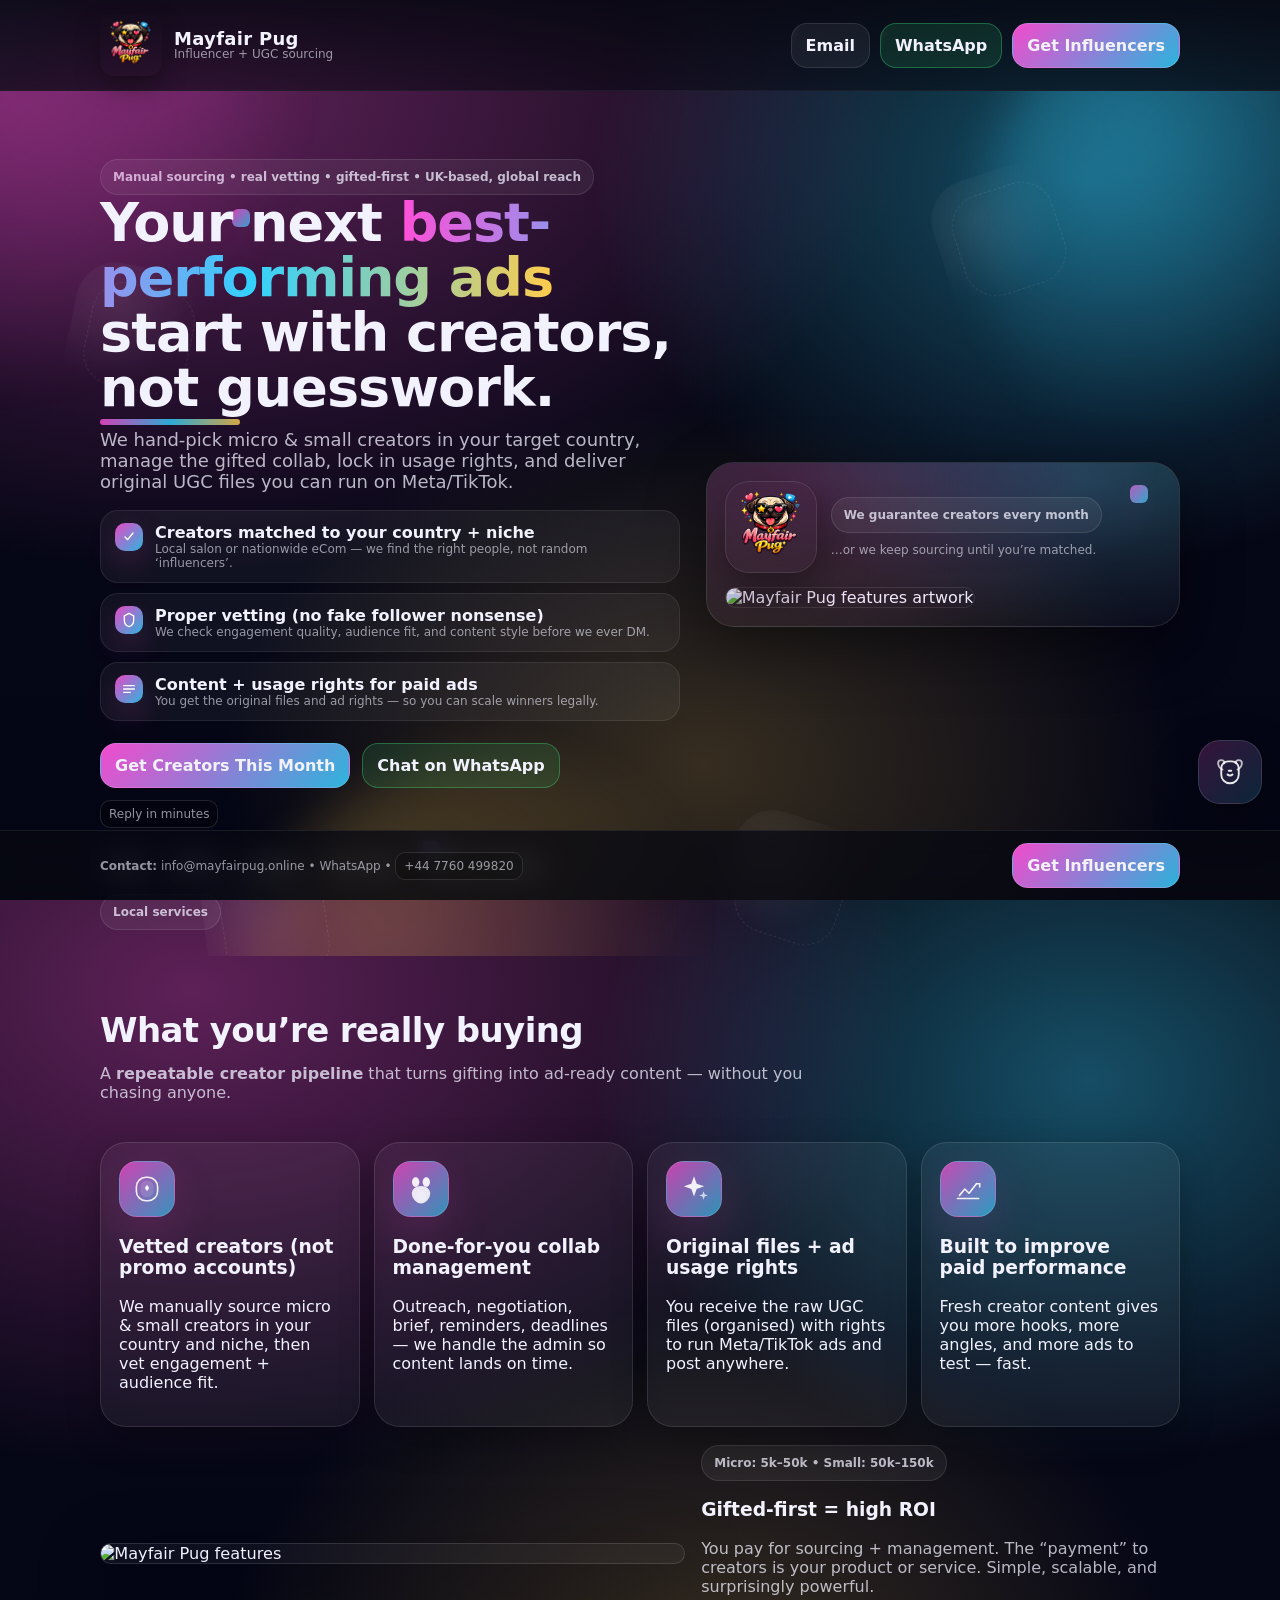
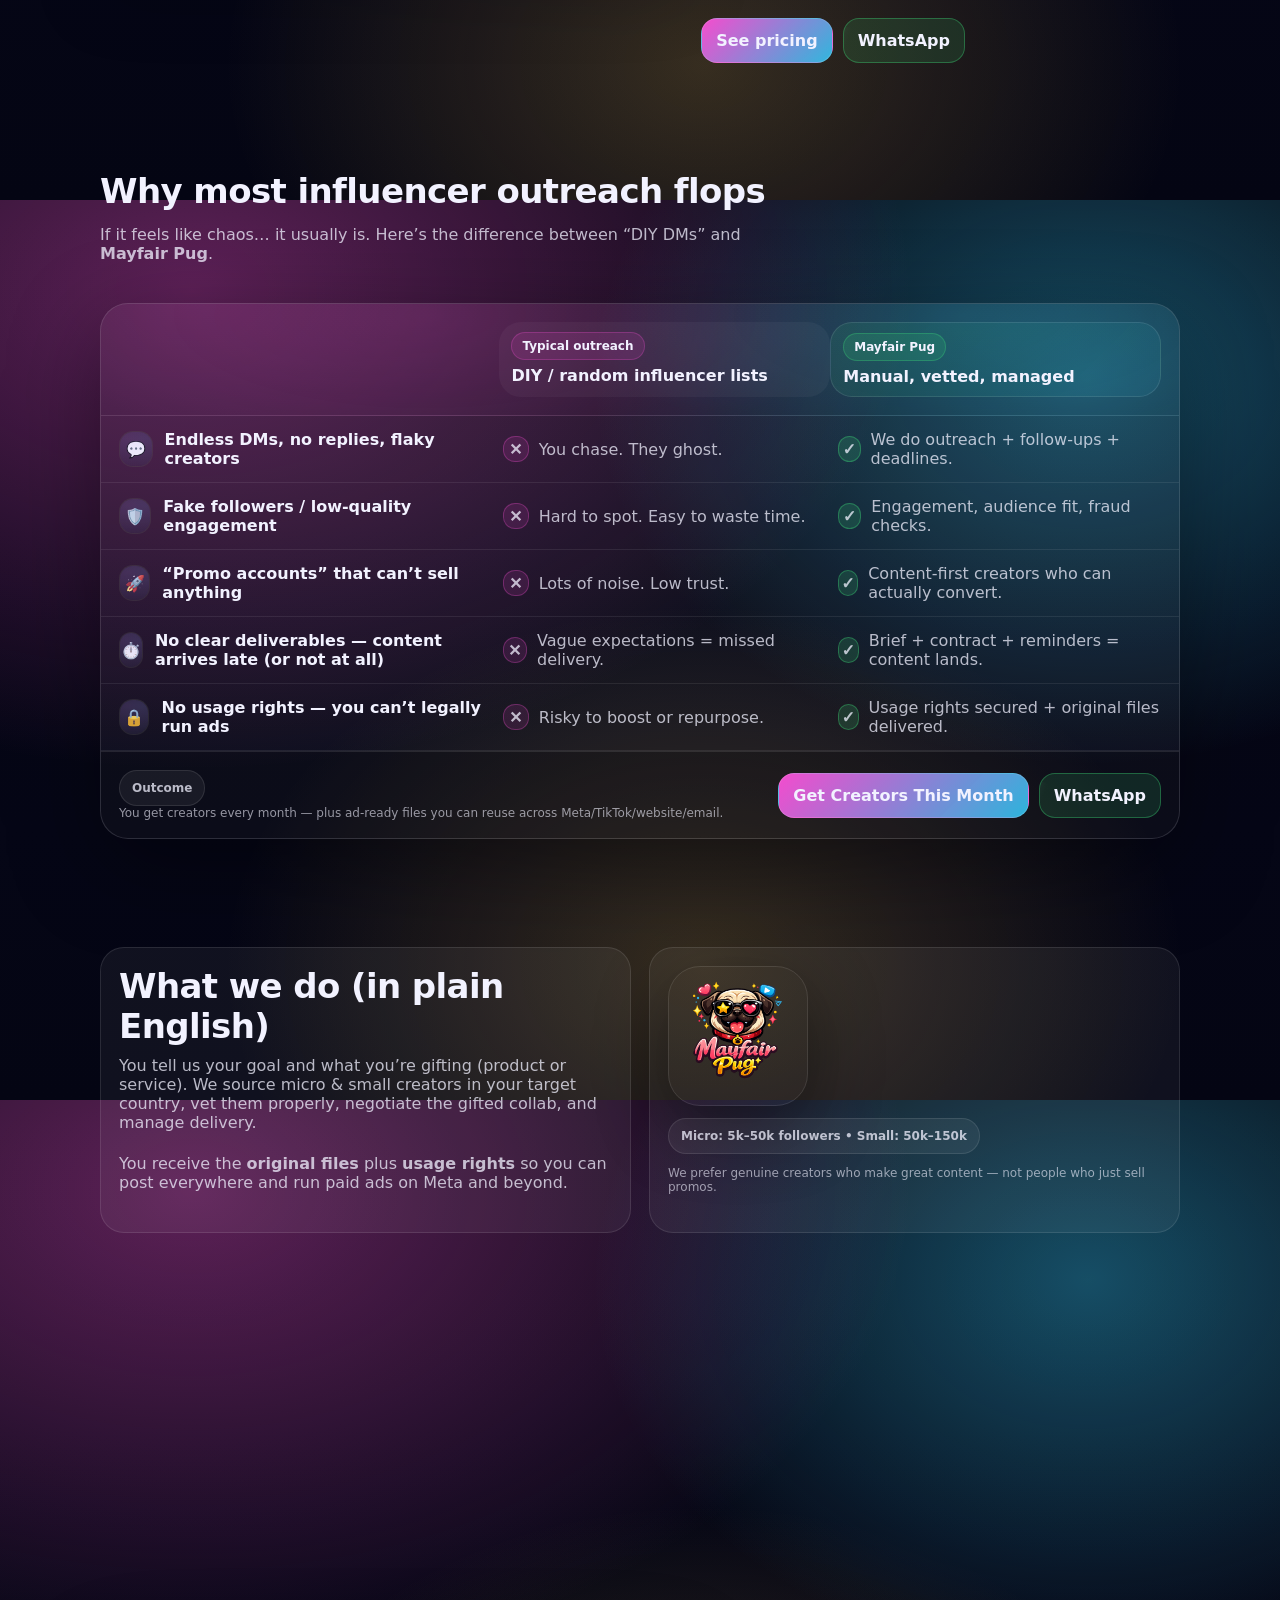
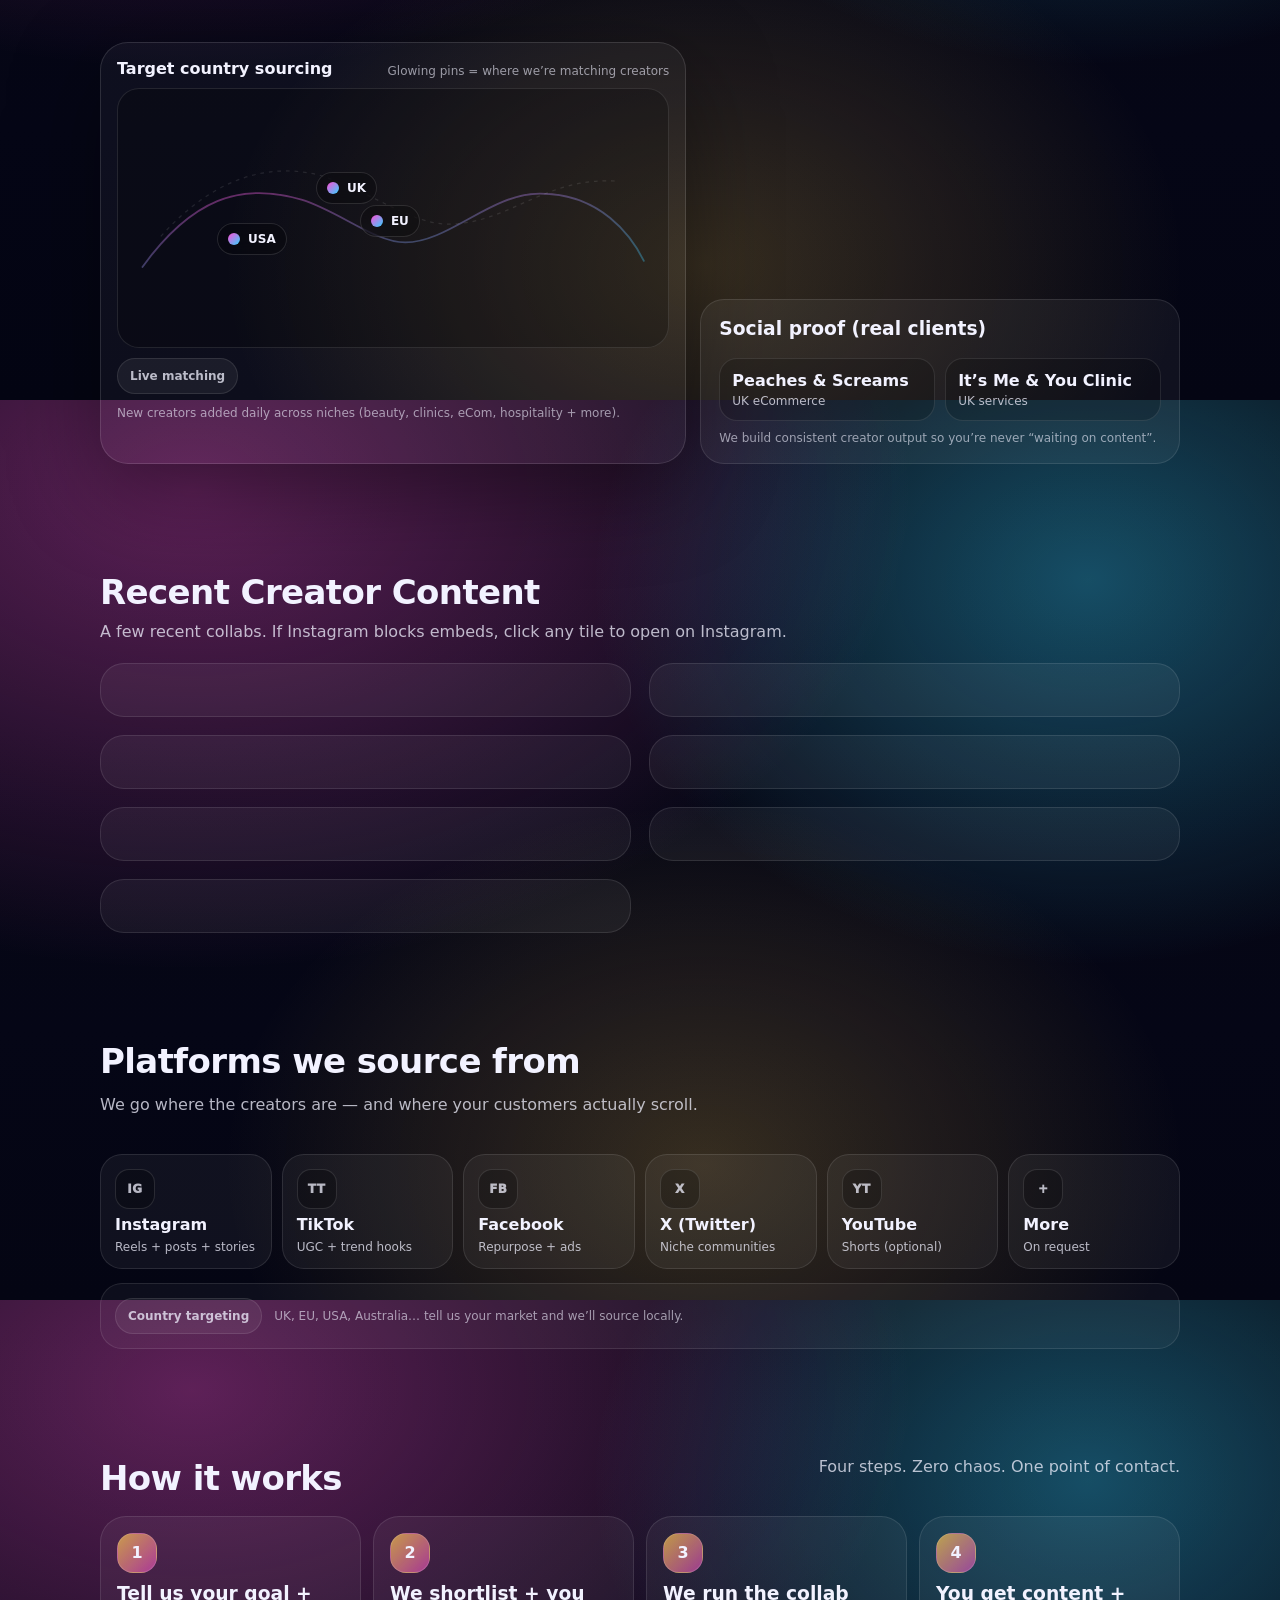
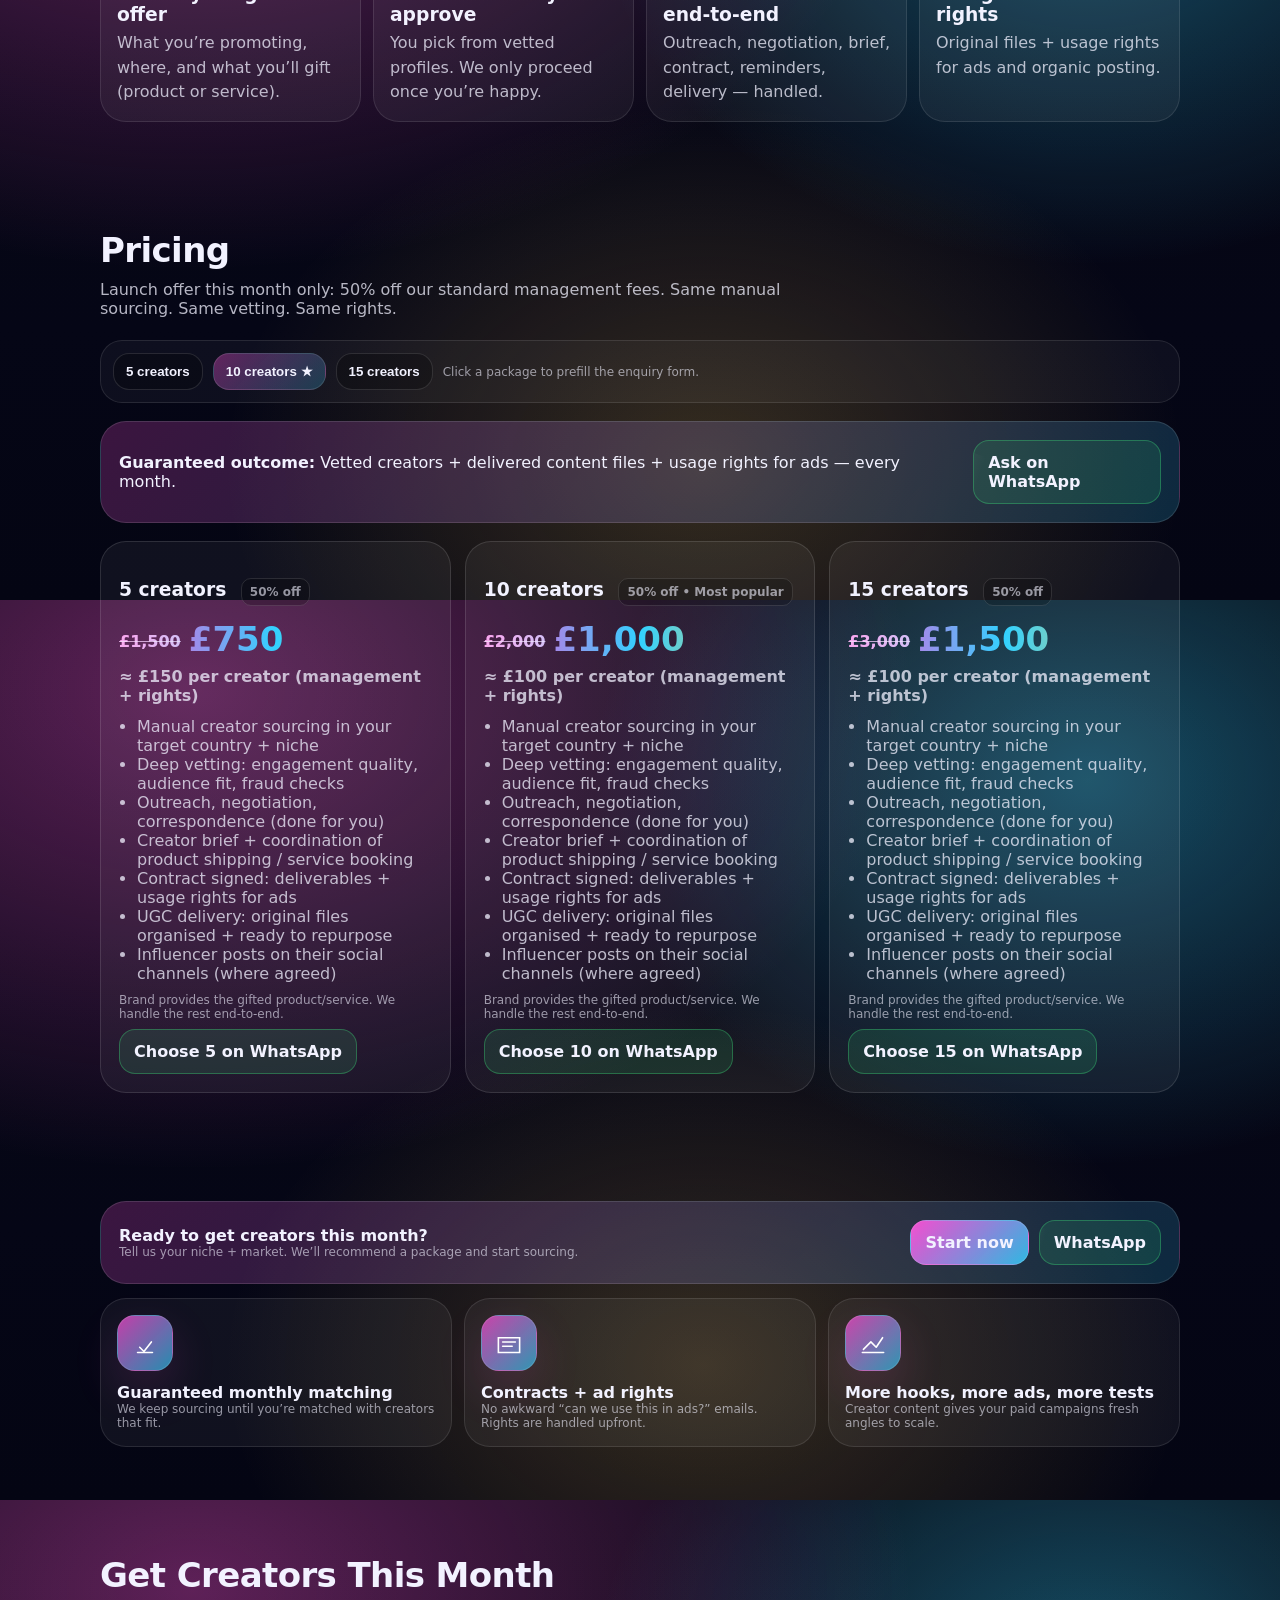
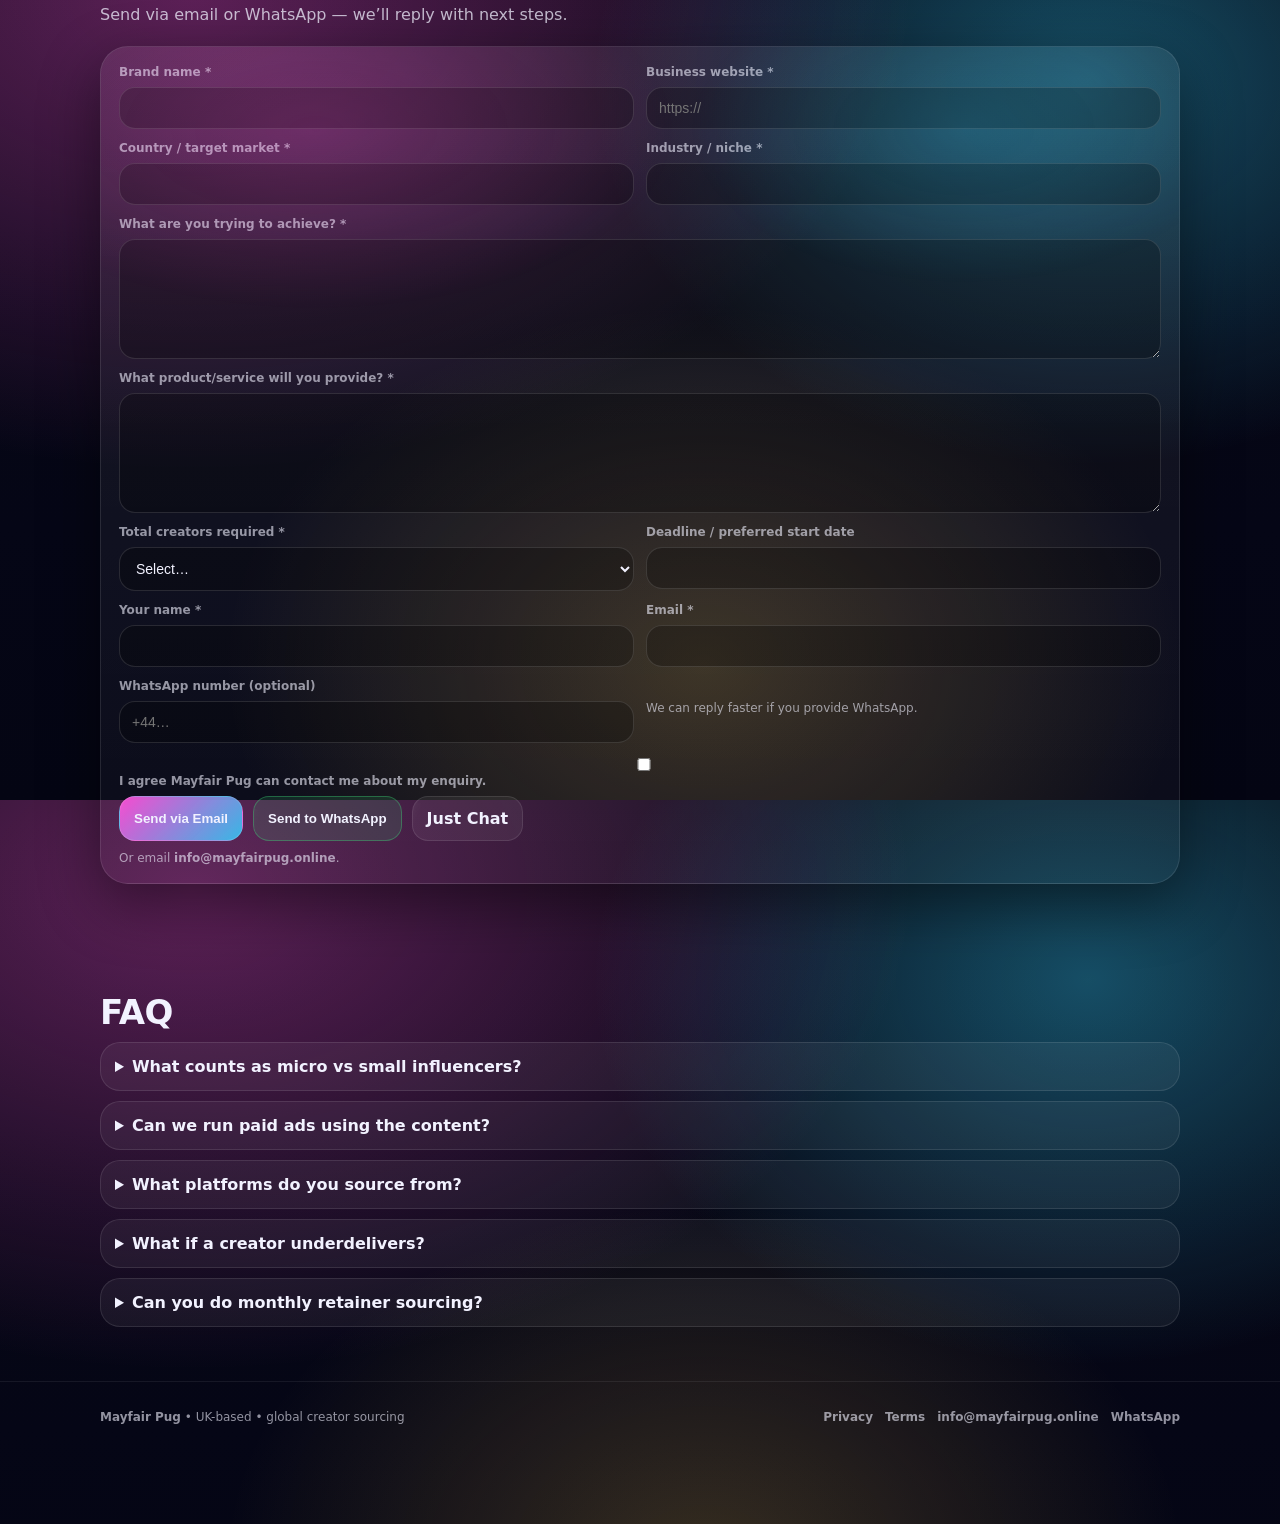
==== index.html @ 50c01c60 "Add files via upload" ====
<!DOCTYPE html>

<html lang="en-GB">
<head>
<meta charset="utf-8"/>
<meta content="width=device-width, initial-scale=1" name="viewport"/>
<title>Mayfair Pug — Influencer &amp; UGC Sourcing for Brands (UK &amp; Worldwide)</title>
<meta content="We source and manage vetted micro creators in your target country. Gifted collabs, contracts, usage rights, and ad-ready UGC delivered monthly." name="description"/>
<meta content="#070812" name="theme-color"/>
<link href="assets/favicon.png" rel="icon"/>
<link href="styles.css" rel="stylesheet"/>
<script>
    window.MAYFAIR_PUG_WA = "https://wa.me/447760499820";
    window.MAYFAIR_PUG_EMAIL = "info@mayfairpug.online";
  </script>
<script type="application/ld+json">{"@context": "https://schema.org", "@type": "Organization", "name": "Mayfair Pug", "url": "https://mayfairpug.online/", "email": "info@mayfairpug.online", "telephone": "+44 7760 499820"}</script>
<script type="application/ld+json">{"@context": "https://schema.org", "@type": "FAQPage", "mainEntity": [{"@type": "Question", "name": "What counts as micro vs small influencers?", "acceptedAnswer": {"@type": "Answer", "text": "Micro influencers are typically 5,000\u201350,000 followers. Small influencers are typically 50,000\u2013150,000 followers. We focus on content-first creators with genuine engagement."}}, {"@type": "Question", "name": "How long does it take to source creators?", "acceptedAnswer": {"@type": "Answer", "text": "Shortlists are usually provided quickly, and timing depends on niche and country. We prioritise quality vetting over rushed matching."}}, {"@type": "Question", "name": "Do you guarantee deliverables?", "acceptedAnswer": {"@type": "Answer", "text": "Yes \u2014 we use briefs, reminders and agreements to protect deliverables. If someone underdelivers, we manage remediation and replacement sourcing where needed."}}, {"@type": "Question", "name": "Can we run paid ads using the content?", "acceptedAnswer": {"@type": "Answer", "text": "Yes \u2014 we secure usage rights so you can run the content as ads (Meta/TikTok and more), plus you receive the original files."}}, {"@type": "Question", "name": "What platforms do you source from?", "acceptedAnswer": {"@type": "Answer", "text": "We source creators across Instagram, TikTok, X, Facebook and more depending on your audience."}}, {"@type": "Question", "name": "Do we choose the creators?", "acceptedAnswer": {"@type": "Answer", "text": "Yes \u2014 we send a vetted shortlist for approval before outreach and gifting begins."}}, {"@type": "Question", "name": "What if a creator underdelivers?", "acceptedAnswer": {"@type": "Answer", "text": "We manage the process end-to-end and enforce agreed deliverables. If needed, we source a replacement creator."}}, {"@type": "Question", "name": "What do we need to provide?", "acceptedAnswer": {"@type": "Answer", "text": "Your goal, target market and offer \u2014 plus the product to ship or the service to provide. We handle the rest."}}, {"@type": "Question", "name": "Can you do monthly retainer sourcing?", "acceptedAnswer": {"@type": "Answer", "text": "Yes \u2014 we can run a monthly creator pipeline so you get consistent content and collaborations."}}]}</script>
</head>
<body><div aria-hidden="true" class="progressbar"></div><div aria-hidden="true" class="cursor-glow"></div>
<header class="nav">
<div class="container">
<div class="nav-inner">
<a class="brand" href="#top">
<img alt="Mayfair Pug logo" src="assets/logo.png"/>
<div class="name"><b>Mayfair Pug</b><span>Influencer + UGC sourcing</span></div>
</a>
<div class="nav-actions">
<a class="btn" href="mailto:info@mayfairpug.online">Email</a>
<a class="btn whatsapp" href="https://wa.me/447760499820?text=Hi%20Mayfair%20Pug%20%E2%80%94%20I%E2%80%99d%20like%20help%20sourcing%20creators.%20Brand%3A%20%5BBrand%5D%20Website%3A%20%5BURL%5D%20Country%3A%20%5BCountry%5D%20Creators%3A%20%5B5/10/15%5D%20Goal%3A%20%5BGoal%5D" rel="noopener" target="_blank">WhatsApp</a>
<a class="btn primary" href="#lead-form">Get Influencers</a>
</div>
</div>
</div>
</header>
<main id="top">
<section class="hero">
<div aria-hidden="true" class="hero-bg">
<div class="blob blob-1"></div>
<div class="blob blob-2"></div>
<div class="blob blob-3"></div>
<div class="paw paw-1"></div>
<div class="paw paw-2"></div>
<div class="paw paw-3"></div>
<div class="paw paw-4"></div>
<div class="sparkle sp-1"></div>
<div class="sparkle sp-2"></div>
<div class="sparkle sp-3"></div>
</div>
<div class="container">
<div class="grid-hero">
<div class="reveal">
<div class="pill">Manual sourcing • real vetting • gifted-first • UK-based, global reach</div>
<h1 class="h-title">Your next <span class="grad">best-performing ads</span> start with creators, not guesswork.</h1>
<p class="h-sub">We hand-pick micro &amp; small creators in your target country, manage the gifted collab, lock in usage rights, and deliver original UGC files you can run on Meta/TikTok.</p>
<ul class="bullets">
<li><span class="dot"><svg fill="none" viewbox="0 0 24 24"><path d="M6 12l4 4 8-10" stroke="white" stroke-linecap="round" stroke-linejoin="round" stroke-width="2"></path></svg></span>
<div><b>Creators matched to your country + niche</b><div class="small">Local salon or nationwide eCom — we find the right people, not random ‘influencers’.</div></div>
</li>
<li><span class="dot"><svg fill="none" viewbox="0 0 24 24"><path d="M12 2l7 4v6c0 5-3 9-7 10C8 21 5 17 5 12V6l7-4z" stroke="white" stroke-width="2"></path></svg></span>
<div><b>Proper vetting (no fake follower nonsense)</b><div class="small">We check engagement quality, audience fit, and content style before we ever DM.</div></div>
</li>
<li><span class="dot"><svg fill="none" viewbox="0 0 24 24"><path d="M4 7h16M4 12h16M4 17h10" stroke="white" stroke-linecap="round" stroke-width="2"></path></svg></span>
<div><b>Content + usage rights for paid ads</b><div class="small">You get the original files and ad rights — so you can scale winners legally.</div></div>
</li>
</ul>
<div class="hero-ctas">
<a class="btn primary" href="#lead-form">Get Creators This Month</a>
<a class="btn whatsapp" href="https://wa.me/447760499820?text=Hi%20Mayfair%20Pug%20%E2%80%94%20I%E2%80%99d%20like%20help%20sourcing%20creators.%20Brand%3A%20%5BBrand%5D%20Website%3A%20%5BURL%5D%20Country%3A%20%5BCountry%5D%20Creators%3A%20%5B5/10/15%5D%20Goal%3A%20%5BGoal%5D" rel="noopener" target="_blank">Chat on WhatsApp</a>
<span class="kbd">Reply in minutes</span>
</div>
<div class="as-seen">
<span class="pill">UGC</span><span class="pill">Reels</span><span class="pill">TikTok</span><span class="pill">Meta Ads</span><span class="pill">Product seeding</span><span class="pill">Local services</span>
</div>
</div>
<div class="panel reveal">
<div style="display:flex;align-items:center;gap:14px;margin-bottom:12px;position:relative;z-index:2;">
<img alt="Mayfair Pug logo" src="assets/logo.png" style="width:92px;height:92px;border-radius:24px;border:1px solid rgba(255,255,255,.10);box-shadow:0 18px 50px rgba(0,0,0,.45);"/>
<div>
<div class="pill" style="margin-bottom:10px;">We guarantee creators every month</div>
<div class="small">…or we keep sourcing until you’re matched.</div>
</div>
</div>
<div style="margin-top:14px;">
<img alt="Mayfair Pug features artwork" src="assets/features_original.png" style="width:100%; border-radius:22px; border:1px solid rgba(255,255,255,.10);"/>
</div>
</div>
</div>
</div>
</section><section class="section" id="visual-offer">
<div class="container">
<div class="section-head">
<h2 class="reveal">What you’re really buying</h2>
<p class="lead reveal">A <b>repeatable creator pipeline</b> that turns gifting into ad-ready content — without you chasing anyone.</p>
</div>
<div class="showcase">
<div class="showcard reveal">
<div class="showicon">
<!-- Pug collar tag -->
<svg aria-hidden="true" fill="none" viewbox="0 0 64 64">
<path d="M12 28c0-10 8-18 18-18h4c10 0 18 8 18 18v8c0 10-8 18-18 18h-4c-10 0-18-8-18-18v-8z" opacity=".9" stroke="white" stroke-width="3"></path>
<path d="M20 28c0-6 5-11 11-11h2c6 0 11 5 11 11v8c0 6-5 11-11 11h-2c-6 0-11-5-11-11v-8z" fill="white" opacity=".12"></path>
<path d="M32 24l4 6-4 6-4-6 4-6z" fill="white" opacity=".95"></path>
</svg>
</div>
<h3>Vetted creators (not promo accounts)</h3>
<p>We manually source micro &amp; small creators in your country and niche, then vet engagement + audience fit.</p>
</div>
<div class="showcard reveal">
<div class="showicon">
<!-- Paw -->
<svg aria-hidden="true" fill="none" viewbox="0 0 64 64">
<path d="M22 28c-4 0-7-4-7-9s3-9 7-9 7 4 7 9-3 9-7 9zm20 0c-4 0-7-4-7-9s3-9 7-9 7 4 7 9-3 9-7 9z" fill="white" opacity=".9"></path>
<path d="M16 40c0-7 7-12 16-12s16 5 16 12c0 10-9 18-16 18S16 50 16 40z" fill="white" opacity=".85" stroke="white" stroke-width="3"></path>
<path d="M32 36c-6 0-10 3-10 7 0 7 6 13 10 13s10-6 10-13c0-4-4-7-10-7z" fill="white" opacity=".18"></path>
</svg>
</div>
<h3>Done-for-you collab management</h3>
<p>Outreach, negotiation, brief, reminders, deadlines — we handle the admin so content lands on time.</p>
</div>
<div class="showcard reveal">
<div class="showicon">
<!-- Spark / stars -->
<svg aria-hidden="true" fill="none" viewbox="0 0 64 64">
<path d="M32 8l5 14 14 5-14 5-5 14-5-14-14-5 14-5 5-14z" fill="white" opacity=".9"></path>
<path d="M50 36l2 6 6 2-6 2-2 6-2-6-6-2 6-2 2-6z" fill="white" opacity=".7"></path>
</svg>
</div>
<h3>Original files + ad usage rights</h3>
<p>You receive the raw UGC files (organised) with rights to run Meta/TikTok ads and post anywhere.</p>
</div>
<div class="showcard reveal">
<div class="showicon">
<!-- Chart / growth -->
<svg aria-hidden="true" fill="none" viewbox="0 0 64 64">
<path d="M12 50h40" opacity=".9" stroke="white" stroke-linecap="round" stroke-width="3"></path>
<path d="M16 44l10-12 8 8 14-18" opacity=".9" stroke="white" stroke-linecap="round" stroke-linejoin="round" stroke-width="3"></path>
<path d="M48 22h6v6" opacity=".9" stroke="white" stroke-linecap="round" stroke-width="3"></path>
</svg>
</div>
<h3>Built to improve paid performance</h3>
<p>Fresh creator content gives you more hooks, more angles, and more ads to test — fast.</p>
</div>
</div>
<div class="feature-art reveal">
<div class="art-wrap">
<img alt="Mayfair Pug features" loading="lazy" src="assets/features_original.png"/>
</div>
<div class="art-copy">
<div class="pill">Micro: 5k–50k • Small: 50k–150k</div>
<h3>Gifted-first = high ROI</h3>
<p class="lead">You pay for sourcing + management. The “payment” to creators is your product or service. Simple, scalable, and surprisingly powerful.</p>
<div class="mini-ctas">
<a class="btn primary" href="#pricing">See pricing</a>
<a class="btn whatsapp" href="https://wa.me/447760499820?text=Hi%20Mayfair%20Pug%20%E2%80%94%20can%20you%20recommend%20a%20package%20for%20my%20brand%3F" rel="noopener" target="_blank">WhatsApp</a>
</div>
</div>
</div>
</div>
</section>
<section class="section" id="pain-points">
<div class="container">
<div class="section-head">
<h2 class="reveal">Why most influencer outreach flops</h2>
<p class="lead reveal">If it feels like chaos… it usually is. Here’s the difference between “DIY DMs” and <b>Mayfair Pug</b>.</p>
</div>
<div class="compare reveal">
<div class="compare-head">
<div></div>
<div class="compare-col bad">
<div class="compare-title">
<span class="badge bad">Typical outreach</span>
<b>DIY / random influencer lists</b>
</div>
</div>
<div class="compare-col good">
<div class="compare-title">
<span class="badge good">Mayfair Pug</span>
<b>Manual, vetted, managed</b>
</div>
</div>
</div>
<div class="compare-row">
<div class="compare-label"><span class="ico i-chat"></span>Endless DMs, no replies, flaky creators</div>
<div class="compare-cell bad"><span class="mark x"></span> You chase. They ghost.</div>
<div class="compare-cell good"><span class="mark check"></span> We do outreach + follow-ups + deadlines.</div>
</div>
<div class="compare-row">
<div class="compare-label"><span class="ico i-shield"></span>Fake followers / low-quality engagement</div>
<div class="compare-cell bad"><span class="mark x"></span> Hard to spot. Easy to waste time.</div>
<div class="compare-cell good"><span class="mark check"></span> Engagement, audience fit, fraud checks.</div>
</div>
<div class="compare-row">
<div class="compare-label"><span class="ico i-rocket"></span>“Promo accounts” that can’t sell anything</div>
<div class="compare-cell bad"><span class="mark x"></span> Lots of noise. Low trust.</div>
<div class="compare-cell good"><span class="mark check"></span> Content-first creators who can actually convert.</div>
</div>
<div class="compare-row">
<div class="compare-label"><span class="ico i-clock"></span>No clear deliverables — content arrives late (or not at all)</div>
<div class="compare-cell bad"><span class="mark x"></span> Vague expectations = missed delivery.</div>
<div class="compare-cell good"><span class="mark check"></span> Brief + contract + reminders = content lands.</div>
</div>
<div class="compare-row">
<div class="compare-label"><span class="ico i-lock"></span>No usage rights — you can’t legally run ads</div>
<div class="compare-cell bad"><span class="mark x"></span> Risky to boost or repurpose.</div>
<div class="compare-cell good"><span class="mark check"></span> Usage rights secured + original files delivered.</div>
</div>
<div class="compare-foot">
<div class="foot-left">
<div class="pill">Outcome</div>
<div class="small">You get creators every month — plus ad-ready files you can reuse across Meta/TikTok/website/email.</div>
</div>
<div class="foot-ctas">
<a class="btn primary" href="#lead-form">Get Creators This Month</a>
<a class="btn whatsapp" href="https://wa.me/447760499820?text=Hi%20Mayfair%20Pug%20%E2%80%94%20I%20want%20creators%20this%20month.%20Can%20we%20chat%3F" rel="noopener" target="_blank">WhatsApp</a>
</div>
</div>
</div>
</div>
</section>
<section class="section" id="about">
<div class="container">
<div class="split">
<div class="tile reveal">
<h2 style="margin-top:0;">What we do (in plain English)</h2>
<p class="lead">You tell us your goal and what you’re gifting (product or service). We source micro &amp; small creators in your target country, vet them properly, negotiate the gifted collab, and manage delivery.</p>
<p class="lead" style="margin-top:14px;">You receive the <b>original files</b> plus <b>usage rights</b> so you can post everywhere and run paid ads on Meta and beyond.</p>
</div>
<div class="tile reveal" style="display:flex;flex-direction:column;gap:12px;align-items:flex-start;">
<img alt="Mayfair Pug logo" src="assets/logo.png" style="width:140px;height:140px;border-radius:32px;border:1px solid rgba(255,255,255,.10);box-shadow:0 22px 70px rgba(0,0,0,.45);"/>
<div class="pill">Micro: 5k–50k followers • Small: 50k–150k</div>
<div class="small">We prefer genuine creators who make great content — not people who just sell promos.</div>
</div>
</div>
</div>
</section>
<section class="section" id="live-stats">
<div class="container">
<div class="section-head">
<h2 class="reveal">We source creators worldwide</h2>
<p class="lead reveal">UK, EU, USA… wherever you sell, we can source creators who look local, sound local, and convert local.</p>
</div>
<div class="stats-grid">
<div class="stat reveal">
<div class="stat-top"><span class="glow-ico gi-users"></span><span class="pill">Live</span></div>
<div class="stat-num" data-count="4872">0</div>
<div class="stat-label">Creators sourced</div>
</div>
<div class="stat reveal">
<div class="stat-top"><span class="glow-ico gi-heart"></span><span class="pill">Updated today</span></div>
<div class="stat-num" data-count="214">0</div>
<div class="stat-label">Brands helped</div>
</div>
<div class="stat reveal">
<div class="stat-top"><span class="glow-ico gi-bolt"></span><span class="pill">Right now</span></div>
<div class="stat-num live" data-live="people">0</div>
<div class="stat-label">People on this page</div>
</div>
<div class="stat reveal">
<div class="stat-top"><span class="glow-ico gi-mail"></span><span class="pill">Today</span></div>
<div class="stat-num live" data-live="enquiries">0</div>
<div class="stat-label">Enquiries sent</div>
</div>
</div>
<div class="map-wrap reveal">
<div class="map-card">
<div class="map-head">
<b>Target country sourcing</b>
<span class="small">Glowing pins = where we’re matching creators</span>
</div>
<div class="map">
<svg aria-hidden="true" fill="none" viewbox="0 0 900 360">
<defs>
<lineargradient id="g1" x1="0" x2="1" y1="0" y2="1">
<stop offset="0" stop-color="rgba(255,79,216,.55)"></stop>
<stop offset="1" stop-color="rgba(50,209,255,.45)"></stop>
</lineargradient>
</defs>
<path d="M40 260 C120 150, 200 120, 300 150 C360 168, 420 220, 470 220 C540 220, 610 140, 690 140 C790 140, 840 210, 860 250" opacity=".75" stroke="url(#g1)" stroke-linecap="round" stroke-width="3"></path>
<path d="M70 210 C160 110, 250 90, 330 110 C420 140, 480 190, 540 190 C640 190, 700 110, 820 120" opacity=".6" stroke="rgba(255,255,255,.16)" stroke-dasharray="6 8" stroke-width="2"></path>
</svg>
<div class="pin pin-uk"><span></span><b>UK</b></div>
<div class="pin pin-eu"><span></span><b>EU</b></div>
<div class="pin pin-us"><span></span><b>USA</b></div>
</div>
<div class="map-foot">
<div class="pill">Live matching</div>
<div class="small">New creators added daily across niches (beauty, clinics, eCom, hospitality + more).</div>
</div>
</div>
<div class="map-copy">
<div class="tile glow reveal">
<h3>Why this matters</h3>
<ul>
<li><b>Exposure</b> to new audiences in the exact market you sell into</li>
<li><b>UGC</b> that boosts trust and improves ad performance</li>
<li><b>Traffic</b> to your website + more followers + more subscribers</li>
<li><b>Repurpose</b> content across ads, socials, email, landing pages</li>
</ul>
</div>
<div class="tile reveal">
<h3>Social proof (real clients)</h3>
<div class="proof-row">
<a class="proof" href="https://peachesandscreams.co.uk" rel="noopener" target="_blank">
<b>Peaches &amp; Screams</b><span>UK eCommerce</span>
</a>
<a class="proof" href="https://itsmeandyou.co.uk" rel="noopener" target="_blank">
<b>It’s Me &amp; You Clinic</b><span>UK services</span>
</a>
</div>
<div class="small" style="margin-top:10px;">We build consistent creator output so you’re never “waiting on content”.</div>
</div>
</div>
</div>
</div>
</section>
<section class="section">
<div class="container">
<h2 class="reveal">Recent Creator Content</h2>
<p class="lead reveal">A few recent collabs. If Instagram blocks embeds, click any tile to open on Instagram.</p>
<div class="split"><div class="tile reveal"><blockquote class="instagram-media" data-instgrm-permalink="https://www.instagram.com/reel/DRbhhsdjC8w/" data-instgrm-version="14"></blockquote></div><div class="tile reveal"><blockquote class="instagram-media" data-instgrm-permalink="https://www.instagram.com/reel/DRO3rnyiHo3/" data-instgrm-version="14"></blockquote></div><div class="tile reveal"><blockquote class="instagram-media" data-instgrm-permalink="https://www.instagram.com/reel/DULzCArDFZ6/" data-instgrm-version="14"></blockquote></div><div class="tile reveal"><blockquote class="instagram-media" data-instgrm-permalink="https://www.instagram.com/reel/DUahXs9jExf/" data-instgrm-version="14"></blockquote></div><div class="tile reveal"><blockquote class="instagram-media" data-instgrm-permalink="https://www.instagram.com/p/DS0izCBjFNn/" data-instgrm-version="14"></blockquote></div><div class="tile reveal"><blockquote class="instagram-media" data-instgrm-permalink="https://www.instagram.com/p/C_SdPreoe57/" data-instgrm-version="14"></blockquote></div><div class="tile reveal"><blockquote class="instagram-media" data-instgrm-permalink="https://www.instagram.com/p/DUTFhT7DONr/" data-instgrm-version="14"></blockquote></div></div>
<script async="" src="https://www.instagram.com/embed.js"></script>
</div>
</section><section class="section" id="platforms">
<div class="container">
<div class="section-head">
<h2 class="reveal">Platforms we source from</h2>
<p class="lead reveal">We go where the creators are — and where your customers actually scroll.</p>
</div>
<div class="platform-grid">
<div class="platform reveal"><span class="p-ico">IG</span><b>Instagram</b><span>Reels + posts + stories</span></div>
<div class="platform reveal"><span class="p-ico">TT</span><b>TikTok</b><span>UGC + trend hooks</span></div>
<div class="platform reveal"><span class="p-ico">FB</span><b>Facebook</b><span>Repurpose + ads</span></div>
<div class="platform reveal"><span class="p-ico">X</span><b>X (Twitter)</b><span>Niche communities</span></div>
<div class="platform reveal"><span class="p-ico">YT</span><b>YouTube</b><span>Shorts (optional)</span></div>
<div class="platform reveal"><span class="p-ico">+</span><b>More</b><span>On request</span></div>
</div>
<div class="country-strip reveal">
<div class="pill">Country targeting</div>
<div class="small">UK, EU, USA, Australia… tell us your market and we’ll source locally.</div>
</div>
</div>
</section><section class="section" id="how-it-works">
<div class="container">
<div class="section-head">
<h2 class="reveal">How it works</h2>
<p class="lead reveal">Four steps. Zero chaos. One point of contact.</p>
</div>
<div class="timeline">
<div class="step reveal">
<div class="step-badge">1</div>
<div class="step-body">
<h3>Tell us your goal + offer</h3>
<p>What you’re promoting, where, and what you’ll gift (product or service).</p>
</div>
</div>
<div class="step reveal">
<div class="step-badge">2</div>
<div class="step-body">
<h3>We shortlist + you approve</h3>
<p>You pick from vetted profiles. We only proceed once you’re happy.</p>
</div>
</div>
<div class="step reveal">
<div class="step-badge">3</div>
<div class="step-body">
<h3>We run the collab end-to-end</h3>
<p>Outreach, negotiation, brief, contract, reminders, delivery — handled.</p>
</div>
</div>
<div class="step reveal">
<div class="step-badge">4</div>
<div class="step-body">
<h3>You get content + rights</h3>
<p>Original files + usage rights for ads and organic posting.</p>
</div>
</div>
</div>
</div>
</section><section class="section" id="pricing">
<div class="container">
<h2 class="reveal">Pricing</h2>
<p class="lead reveal">Launch offer this month only: 50% off our standard management fees. Same manual sourcing. Same vetting. Same rights.</p>
<div class="package-bar reveal">
<button class="pack" data-set-creators="5 (£750)">5 creators</button>
<button class="pack hot" data-set-creators="10 (£1,000)">10 creators ★</button>
<button class="pack" data-set-creators="15 (£1,500)">15 creators</button>
<div class="small">Click a package to prefill the enquiry form.</div>
</div>
<div class="banner reveal" style="margin:18px 0;">
<div>
<b>Guaranteed outcome:</b>
<span>Vetted creators + delivered content files + usage rights for ads — every month.</span>
</div>
<a class="btn whatsapp" href="https://wa.me/447760499820?text=Hi%20Mayfair%20Pug%20%E2%80%94%20I%27d%20like%20to%20start.%20Which%20package%20do%20you%20recommend%3F" rel="noopener" target="_blank">Ask on WhatsApp</a>
</div>
<div class="pricing">
<div class="price reveal">
<h3>5 creators <span class="kbd" style="margin-left:8px;">50% off</span></h3>
<div class="amt"><span class="strike">£1,500</span>£750</div><div class="per">≈ £150 per creator (management + rights)</div>
<ul><li>Manual creator sourcing in your target country + niche</li><li>Deep vetting: engagement quality, audience fit, fraud checks</li><li>Outreach, negotiation, correspondence (done for you)</li><li>Creator brief + coordination of product shipping / service booking</li><li>Contract signed: deliverables + usage rights for ads</li><li>UGC delivery: original files organised + ready to repurpose</li><li>Influencer posts on their social channels (where agreed)</li></ul>
<div class="note">Brand provides the gifted product/service. We handle the rest end‑to‑end.</div>
<div class="form-actions">
<a class="btn whatsapp" href="https://wa.me/447760499820?text=Hi%20Mayfair%20Pug%20%E2%80%94%20I%20want%205%20creators%20%28%C2%A3750%29.%20Brand%3A%20%5BBrand%5D%20Website%3A%20%5BURL%5D%20Country%3A%20%5BCountry%5D" rel="noopener" target="_blank">Choose 5 on WhatsApp</a>
</div>
</div>
<div class="price reveal">
<h3>10 creators <span class="kbd" style="margin-left:8px;">50% off • Most popular</span></h3>
<div class="amt"><span class="strike">£2,000</span>£1,000</div><div class="per">≈ £100 per creator (management + rights)</div>
<ul><li>Manual creator sourcing in your target country + niche</li><li>Deep vetting: engagement quality, audience fit, fraud checks</li><li>Outreach, negotiation, correspondence (done for you)</li><li>Creator brief + coordination of product shipping / service booking</li><li>Contract signed: deliverables + usage rights for ads</li><li>UGC delivery: original files organised + ready to repurpose</li><li>Influencer posts on their social channels (where agreed)</li></ul>
<div class="note">Brand provides the gifted product/service. We handle the rest end‑to‑end.</div>
<div class="form-actions">
<a class="btn whatsapp" href="https://wa.me/447760499820?text=Hi%20Mayfair%20Pug%20%E2%80%94%20I%20want%2010%20creators%20%28%C2%A31%2C000%29.%20Brand%3A%20%5BBrand%5D%20Website%3A%20%5BURL%5D%20Country%3A%20%5BCountry%5D" rel="noopener" target="_blank">Choose 10 on WhatsApp</a>
</div>
</div>
<div class="price reveal">
<h3>15 creators <span class="kbd" style="margin-left:8px;">50% off</span></h3>
<div class="amt"><span class="strike">£3,000</span>£1,500</div><div class="per">≈ £100 per creator (management + rights)</div>
<ul><li>Manual creator sourcing in your target country + niche</li><li>Deep vetting: engagement quality, audience fit, fraud checks</li><li>Outreach, negotiation, correspondence (done for you)</li><li>Creator brief + coordination of product shipping / service booking</li><li>Contract signed: deliverables + usage rights for ads</li><li>UGC delivery: original files organised + ready to repurpose</li><li>Influencer posts on their social channels (where agreed)</li></ul>
<div class="note">Brand provides the gifted product/service. We handle the rest end‑to‑end.</div>
<div class="form-actions">
<a class="btn whatsapp" href="https://wa.me/447760499820?text=Hi%20Mayfair%20Pug%20%E2%80%94%20I%20want%2015%20creators%20%28%C2%A31%2C500%29.%20Brand%3A%20%5BBrand%5D%20Website%3A%20%5BURL%5D%20Country%3A%20%5BCountry%5D" rel="noopener" target="_blank">Choose 15 on WhatsApp</a>
</div>
</div>
</div>
</div>
</section>
<section class="section" id="funnel">
<div class="container">
<div class="banner reveal funnel-banner">
<div>
<b>Ready to get creators this month?</b>
<div class="small">Tell us your niche + market. We’ll recommend a package and start sourcing.</div>
</div>
<div class="funnel-ctas">
<a class="btn primary" href="#lead-form">Start now</a>
<a class="btn whatsapp" href="https://wa.me/447760499820?text=Hi%20Mayfair%20Pug%20%E2%80%94%20I%27m%20ready%20to%20get%20creators%20this%20month.%20Can%20you%20recommend%20a%20package%3F" rel="noopener" target="_blank">WhatsApp</a>
</div>
</div>
<div class="funnel-grid">
<div class="funnel-card reveal">
<div class="showicon"><svg fill="none" viewbox="0 0 64 64"><path d="M18 50h28" stroke="white" stroke-linecap="round" stroke-width="3"></path><path d="M22 40l8 8 14-18" stroke="white" stroke-linecap="round" stroke-linejoin="round" stroke-width="3"></path></svg></div>
<b>Guaranteed monthly matching</b>
<div class="small">We keep sourcing until you’re matched with creators that fit.</div>
</div>
<div class="funnel-card reveal">
<div class="showicon"><svg fill="none" viewbox="0 0 64 64"><path d="M12 22h40v28H12V22z" stroke="white" stroke-width="3"></path><path d="M20 30h24M20 38h18" stroke="white" stroke-linecap="round" stroke-width="3"></path></svg></div>
<b>Contracts + ad rights</b>
<div class="small">No awkward “can we use this in ads?” emails. Rights are handled upfront.</div>
</div>
<div class="funnel-card reveal">
<div class="showicon"><svg fill="none" viewbox="0 0 64 64"><path d="M14 44l14-14 10 10 12-18" stroke="white" stroke-linecap="round" stroke-linejoin="round" stroke-width="3"></path><path d="M12 50h40" stroke="white" stroke-linecap="round" stroke-width="3"></path></svg></div>
<b>More hooks, more ads, more tests</b>
<div class="small">Creator content gives your paid campaigns fresh angles to scale.</div>
</div>
</div>
</div>
</section>
<section class="section" id="lead-form">
<div class="container">
<h2 class="reveal">Get Creators This Month</h2>
<p class="lead reveal">Send via email or WhatsApp — we’ll reply with next steps.</p>
<div class="panel reveal">
<form id="leadForm">
<div class="form">
<div class="field"><label for="brandName">Brand name *</label><input id="brandName" required=""/></div>
<div class="field"><label for="website">Business website *</label><input id="website" placeholder="https://" required=""/></div>
<div class="field"><label for="country">Country / target market *</label><input id="country" required=""/></div>
<div class="field"><label for="niche">Industry / niche *</label><input id="niche" required=""/></div>
<div class="field" style="grid-column:1/-1;"><label for="goal">What are you trying to achieve? *</label><textarea id="goal" required=""></textarea></div>
<div class="field" style="grid-column:1/-1;"><label for="offer">What product/service will you provide? *</label><textarea id="offer" required=""></textarea></div>
<div class="field"><label for="creators">Total creators required *</label>
<select id="creators" required="">
<option disabled="" selected="" value="">Select…</option>
<option>5 (£750)</option>
<option>10 (£1,000)</option>
<option>15 (£1,500)</option>
</select>
</div>
<div class="field"><label for="startDate">Deadline / preferred start date</label><input id="startDate"/></div>
<div class="field"><label for="fullName">Your name *</label><input id="fullName" required=""/></div>
<div class="field"><label for="email">Email *</label><input id="email" required="" type="email"/></div>
<div class="field"><label for="whatsapp">WhatsApp number (optional)</label><input id="whatsapp" placeholder="+44…"/></div>
<div class="field"><label> </label><div class="small">We can reply faster if you provide WhatsApp.</div></div>
<div class="field" style="grid-column:1/-1;"><label><input required="" type="checkbox"/> I agree Mayfair Pug can contact me about my enquiry.</label></div>
</div>
<div class="form-actions">
<button class="btn primary" type="submit">Send via Email</button>
<button class="btn whatsapp" id="sendWhatsApp">Send to WhatsApp</button>
<a class="btn" href="https://wa.me/447760499820?text=Hi%20Mayfair%20Pug%20%E2%80%94%20I%E2%80%99d%20like%20help%20sourcing%20creators.%20Brand%3A%20%5BBrand%5D%20Website%3A%20%5BURL%5D%20Country%3A%20%5BCountry%5D%20Creators%3A%20%5B5/10/15%5D%20Goal%3A%20%5BGoal%5D" rel="noopener" target="_blank">Just Chat</a>
</div>
<div class="small" style="margin-top:10px;">Or email <a href="mailto:info@mayfairpug.online"><b>info@mayfairpug.online</b></a>.</div>
</form>
</div>
</div>
</section><section class="section" id="faq">
<div class="container">
<h2 class="reveal">FAQ</h2>
<div class="faq">
<details class="reveal"><summary>What counts as micro vs small influencers?</summary><p>Micro: 5,000–50,000 followers. Small: 50,000–150,000. We focus on content-first creators with genuine engagement.</p></details>
<details class="reveal"><summary>Can we run paid ads using the content?</summary><p>Yes — we secure usage rights and you receive the original files.</p></details>
<details class="reveal"><summary>What platforms do you source from?</summary><p>Instagram, TikTok, X, Facebook and more depending on your audience.</p></details>
<details class="reveal"><summary>What if a creator underdelivers?</summary><p>We manage deliverables and source replacements if needed.</p></details>
<details class="reveal"><summary>Can you do monthly retainer sourcing?</summary><p>Yes — we can run a monthly creator pipeline.</p></details>
</div>
</div>
</section></main>
<footer class="footer">
<div class="container">
<div class="row">
<div class="small"><b>Mayfair Pug</b> • UK-based • global creator sourcing</div>
<div class="links">
<a href="privacy.html">Privacy</a>
<a href="terms.html">Terms</a>
<a href="mailto:info@mayfairpug.online">info@mayfairpug.online</a>
<a href="https://wa.me/447760499820?text=Hi%20Mayfair%20Pug%20%E2%80%94%20I%E2%80%99d%20like%20help%20sourcing%20creators.%20Brand%3A%20%5BBrand%5D%20Website%3A%20%5BURL%5D%20Country%3A%20%5BCountry%5D%20Creators%3A%20%5B5/10/15%5D%20Goal%3A%20%5BGoal%5D" rel="noopener" target="_blank">WhatsApp</a>
</div>
</div>
</div>
</footer>
<a aria-label="Get creators" class="mascot" href="#lead-form" title="Get creators">
<svg aria-hidden="true" fill="none" viewbox="0 0 64 64">
<path d="M18 26c0-6 5-11 11-11h6c6 0 11 5 11 11v10c0 8-6 14-14 14S18 44 18 36V26z" opacity=".9" stroke="white" stroke-width="3"></path>
<path d="M20 28c-4-2-7-6-7-10 0-3 2-5 5-5 3 0 5 2 5 5" opacity=".7" stroke="white" stroke-linecap="round" stroke-width="3"></path>
<path d="M44 28c4-2 7-6 7-10 0-3-2-5-5-5-3 0-5 2-5 5" opacity=".7" stroke="white" stroke-linecap="round" stroke-width="3"></path>
<path d="M28 36c2 2 6 2 8 0" opacity=".9" stroke="white" stroke-linecap="round" stroke-width="3"></path>
<path d="M30 30h4" opacity=".9" stroke="white" stroke-linecap="round" stroke-width="3"></path>
</svg>
</a>
<div class="stickybar">
<div class="container">
<div class="inner">
<div class="small"><b>Contact:</b> <a href="mailto:info@mayfairpug.online">info@mayfairpug.online</a> • <a href="https://wa.me/447760499820?text=Hi%20Mayfair%20Pug%20%E2%80%94%20I%E2%80%99d%20like%20help%20sourcing%20creators.%20Brand%3A%20%5BBrand%5D%20Website%3A%20%5BURL%5D%20Country%3A%20%5BCountry%5D%20Creators%3A%20%5B5/10/15%5D%20Goal%3A%20%5BGoal%5D" rel="noopener" target="_blank">WhatsApp</a> • <span class="kbd">+44 7760 499820</span></div>
<a class="btn primary" href="#lead-form">Get Influencers</a>
</div>
</div>
</div>
<script src="script.js"></script>

<button aria-label="Back to top" class="btt" id="backToTop" title="Back to top">
<span class="btt-ico">↑</span><span class="btt-txt">Top</span>
</button>
</body>
</html>
---- styles.css ----
:root{
  --bg:#070812;
  --panel:#0e1030;
  --text:#f2f2ff;
  --muted:rgba(242,242,255,.75);
  --muted2:rgba(242,242,255,.6);
  --accent:#ff4fd8;
  --accent2:#32d1ff;
  --gold:#ffcc4d;
  --shadow: 0 20px 60px rgba(0,0,0,.45);
  --shadow2: 0 14px 40px rgba(0,0,0,.35);
  --radius: 22px;
  --radius2: 28px;
  --max: 1120px;
}
*{box-sizing:border-box}
html,body{height:100%}
body{
  margin:0;
  font-family: ui-sans-serif, system-ui, -apple-system, Segoe UI, Roboto, Helvetica, Arial, "Apple Color Emoji","Segoe UI Emoji";
  color:var(--text);
  background:
    radial-gradient(1200px 800px at 15% 10%, rgba(255,79,216,.35), transparent 60%),
    radial-gradient(900px 700px at 85% 20%, rgba(50,209,255,.35), transparent 55%),
    radial-gradient(800px 600px at 55% 85%, rgba(255,204,77,.20), transparent 60%),
    linear-gradient(180deg, #070812 0%, #050616 70%, #040513 100%);
  overflow-x:hidden;
}
a{color:inherit; text-decoration:none}
.container{width:100%; max-width:var(--max); margin:0 auto; padding:0 20px}
.nav{
  position:sticky; top:0; z-index:50;
  backdrop-filter: blur(12px);
  background: linear-gradient(180deg, rgba(7,8,18,.85), rgba(7,8,18,.55));
  border-bottom: 1px solid rgba(255,255,255,.07);
}
.nav-inner{display:flex; align-items:center; justify-content:space-between; padding:14px 0; gap:14px}
.brand{display:flex; align-items:center; gap:12px}
.brand img{width:62px; height:62px; border-radius:14px; box-shadow:0 10px 25px rgba(0,0,0,.35)}
.brand .name{display:flex; flex-direction:column; line-height:1.1}
.brand .name b{font-size:18px; letter-spacing:.3px}
.brand .name span{font-size:12px; color:var(--muted2)}
.nav-actions{display:flex; gap:10px; flex-wrap:wrap; justify-content:flex-end}
.btn{
  display:inline-flex; align-items:center; justify-content:center; gap:10px;
  padding:12px 14px; border-radius:16px;
  border:1px solid rgba(255,255,255,.10);
  background: rgba(255,255,255,.06);
  color:var(--text); font-weight:700;
  cursor:pointer;
  transition: transform .18s ease, background .18s ease, border-color .18s ease, box-shadow .18s ease;
}
.btn:hover{transform: translateY(-1px); background: rgba(255,255,255,.10); border-color: rgba(255,255,255,.18); box-shadow: var(--shadow2)}
.btn.primary{background: linear-gradient(135deg, rgba(255,79,216,.95), rgba(50,209,255,.85)); border-color: rgba(255,255,255,.14)}
.btn.whatsapp{background: rgba(62,224,122,.12); border-color: rgba(62,224,122,.35)}
.pill{display:inline-flex; align-items:center; gap:10px; padding:10px 12px; border-radius:999px; background: rgba(255,255,255,.06); border:1px solid rgba(255,255,255,.10); color:var(--muted); font-weight:700; font-size:12px}
.hero{padding:68px 0 26px}
.grid-hero{display:grid; grid-template-columns: 1.1fr .9fr; gap:26px; align-items:center}
@media(max-width:980px){.grid-hero{grid-template-columns:1fr;}}
.h-title{margin:0; font-size:54px; line-height:1.02; letter-spacing:-1px}
@media(max-width:560px){.h-title{font-size:40px}}
.h-title .grad{background: linear-gradient(90deg, var(--accent), var(--accent2), var(--gold)); -webkit-background-clip:text; background-clip:text; color:transparent}
.h-sub{margin:14px 0 18px; font-size:18px; color:var(--muted); max-width:60ch}
.bullets{display:grid; gap:10px; margin: 18px 0 22px; padding:0}
.bullets li{list-style:none; display:flex; gap:12px; align-items:flex-start; padding:12px 14px; border-radius:18px; background: rgba(255,255,255,.05); border:1px solid rgba(255,255,255,.08)}
.dot{width:28px; height:28px; border-radius:10px; background: linear-gradient(135deg, rgba(255,79,216,.9), rgba(50,209,255,.85)); box-shadow: 0 12px 30px rgba(255,79,216,.18); display:inline-flex; align-items:center; justify-content:center; flex:0 0 auto}
.dot svg{width:16px; height:16px}
.hero-ctas{display:flex; gap:12px; flex-wrap:wrap; align-items:center}
.as-seen{margin-top:20px; display:flex; gap:10px; flex-wrap:wrap}
.panel{background: linear-gradient(180deg, rgba(255,255,255,.07), rgba(255,255,255,.03)); border:1px solid rgba(255,255,255,.10); border-radius: var(--radius2); box-shadow: var(--shadow); padding:18px; position:relative; overflow:hidden}
.section{padding:54px 0}
.section h2{margin:0 0 10px; font-size:34px; letter-spacing:-.6px}
.section p.lead{margin:0 0 22px; color:var(--muted); max-width:70ch}
.split{display:grid; grid-template-columns:1fr 1fr; gap:18px}
@media(max-width:900px){.split{grid-template-columns:1fr}}
.tile{background: rgba(255,255,255,.05); border:1px solid rgba(255,255,255,.10); border-radius: 24px; padding:18px}
.cards{display:grid; grid-template-columns:repeat(4, 1fr); gap:14px}
@media(max-width:980px){.cards{grid-template-columns:repeat(2,1fr)}}
@media(max-width:520px){.cards{grid-template-columns:1fr}}
.card{background: rgba(255,255,255,.05); border:1px solid rgba(255,255,255,.10); border-radius: 22px; padding:16px; transition: transform .18s ease}
.card:hover{transform: translateY(-2px)}
.card .icon{width:44px; height:44px; border-radius:16px; background: linear-gradient(135deg, rgba(255,79,216,.9), rgba(50,209,255,.85)); display:flex; align-items:center; justify-content:center; margin-bottom:10px}
.card h3{margin:0 0 6px; font-size:16px}
.card p{margin:0; color:var(--muted); font-size:13px; line-height:1.5}
.pricing{display:grid; grid-template-columns:repeat(3, 1fr); gap:14px}
@media(max-width:980px){.pricing{grid-template-columns:1fr}}
.price{border-radius: 26px; border:1px solid rgba(255,255,255,.12); background: rgba(255,255,255,.05); padding:18px}
.price .amt{font-size:34px; font-weight:900}
.price ul{margin:12px 0 0; padding-left:18px; color:var(--muted)}
.note{color:var(--muted2); font-size:12px; margin-top:10px}
.banner{border-radius: 26px; background: linear-gradient(135deg, rgba(255,79,216,.22), rgba(50,209,255,.18)); border:1px solid rgba(255,255,255,.12); padding:18px; display:flex; align-items:center; justify-content:space-between; gap:14px}
@media(max-width:820px){.banner{flex-direction:column; align-items:flex-start}}
.form{display:grid; grid-template-columns:1fr 1fr; gap:12px}
@media(max-width:820px){.form{grid-template-columns:1fr}}
.field{display:flex; flex-direction:column; gap:8px}
label{font-size:12px; color:var(--muted2); font-weight:800}
input, select, textarea{width:100%; background: rgba(0,0,0,.26); border:1px solid rgba(255,255,255,.12); color:var(--text); border-radius: 16px; padding:12px; outline:none; font-size:14px}
textarea{min-height:120px}
.form-actions{display:flex; gap:10px; flex-wrap:wrap; margin-top:8px}
.small{font-size:12px; color:var(--muted2)}
.faq{display:grid; gap:10px}
details{background: rgba(255,255,255,.05); border:1px solid rgba(255,255,255,.10); border-radius: 20px; padding:14px}
summary{cursor:pointer; font-weight:900}
details p{margin:10px 0 0; color:var(--muted); line-height:1.6}
.footer{padding:28px 0 100px; border-top: 1px solid rgba(255,255,255,.07)}
.footer .row{display:flex; justify-content:space-between; gap:14px; flex-wrap:wrap; align-items:center}
.links{display:flex; gap:12px; flex-wrap:wrap; color:var(--muted2); font-weight:800; font-size:12px}
.stickybar{position:fixed; left:0; right:0; bottom:0; z-index:60; background: rgba(7,8,18,.75); backdrop-filter: blur(12px); border-top: 1px solid rgba(255,255,255,.08)}
.stickybar .inner{display:flex; align-items:center; justify-content:space-between; gap:12px; padding:12px 0}
.kbd{font-size:12px; color:var(--muted2); border:1px solid rgba(255,255,255,.12); padding:6px 8px; border-radius: 10px; background: rgba(0,0,0,.22)}
.reveal{opacity:0; transform: translateY(14px); transition: opacity .7s ease, transform .7s ease}
.reveal.on{opacity:1; transform:none}

.tile{cursor:pointer}


/* --- WOW visuals & animations --- */
.section-head{display:flex;align-items:flex-end;justify-content:space-between;gap:14px;flex-wrap:wrap;margin-bottom:18px}
.section-head h2{margin:0}
.section-head .lead{margin:0;max-width:70ch}

.hero{position:relative; overflow:hidden}
.hero-bg{position:absolute; inset:-40px -40px -80px -40px; pointer-events:none; opacity:1}
.blob{position:absolute; width:520px; height:520px; border-radius: 999px; filter: blur(24px); opacity:.40; animation: drift 10s ease-in-out infinite}
.blob-1{left:-120px; top:-120px; background: radial-gradient(circle at 30% 30%, rgba(255,79,216,.85), transparent 60%)}
.blob-2{right:-180px; top:-80px; background: radial-gradient(circle at 30% 30%, rgba(50,209,255,.85), transparent 60%); animation-duration: 12s}
.blob-3{left:20%; bottom:-240px; background: radial-gradient(circle at 30% 30%, rgba(255,204,77,.60), transparent 62%); animation-duration: 14s}

@keyframes drift{
  0%{transform: translate3d(0,0,0) scale(1)}
  50%{transform: translate3d(24px,-18px,0) scale(1.05)}
  100%{transform: translate3d(0,0,0) scale(1)}
}

.paw{position:absolute; width:140px; height:140px; background: radial-gradient(circle at 30% 30%, rgba(255,255,255,.14), rgba(255,255,255,0) 60%); border-radius: 40px; transform: rotate(12deg); filter: blur(0.2px); opacity:.55; animation: floaty 6.5s ease-in-out infinite}
.paw::before{content:""; position:absolute; inset:18px; border-radius:32px; border:1px dashed rgba(255,255,255,.18); opacity:.9}
.paw-1{left:8%; top:22%}
.paw-2{left:72%; top:12%; transform: rotate(-18deg); animation-duration: 7.2s}
.paw-3{left:56%; bottom:8%; transform: rotate(18deg); animation-duration: 8s}
.paw-4{left:18%; bottom:4%; transform: rotate(-8deg); animation-duration: 7.7s}

.sparkle{position:absolute; width:18px; height:18px; border-radius:6px; background: linear-gradient(135deg, rgba(255,79,216,.9), rgba(50,209,255,.85)); opacity:.85; filter: blur(.2px); box-shadow: 0 16px 34px rgba(255,79,216,.18); animation: twinkle 2.8s ease-in-out infinite}
.sp-1{left:20%; top:16%}
.sp-2{left:86%; top:44%; animation-duration: 3.4s}
.sp-3{left:34%; bottom:18%; animation-duration: 3.1s}

@keyframes floaty{0%,100%{transform: translateY(0) rotate(var(--r,12deg))}50%{transform: translateY(-10px) rotate(var(--r,12deg))}}
@keyframes twinkle{0%,100%{transform: scale(1); opacity:.75}50%{transform: scale(1.25); opacity:1}}

.h-title{position:relative}
.h-title::after{
  content:"";
  position:absolute; left:0; bottom:-10px; width:140px; height:6px;
  background: linear-gradient(90deg, var(--accent), var(--accent2), var(--gold));
  border-radius: 999px;
  opacity:.8;
  animation: underline 2.6s ease-in-out infinite;
}
@keyframes underline{0%,100%{transform:scaleX(.75); transform-origin:left}50%{transform:scaleX(1)}}

.btn{position:relative; overflow:hidden}
.btn::after{
  content:"";
  position:absolute; top:-40%; left:-120%;
  width:120%; height:180%;
  background: linear-gradient(90deg, transparent, rgba(255,255,255,.22), transparent);
  transform: rotate(20deg);
  transition: left .6s ease;
}
.btn:hover::after{left:140%}

.panel{transform: translateZ(0)}
.panel::before{
  content:"";
  position:absolute; inset:-1px;
  background: radial-gradient(600px 300px at 20% 10%, rgba(255,79,216,.18), transparent 60%),
              radial-gradient(500px 280px at 80% 10%, rgba(50,209,255,.16), transparent 55%);
  pointer-events:none; border-radius: inherit;
}

.showcase{
  display:grid;
  grid-template-columns: repeat(4, 1fr);
  gap:14px;
}
@media(max-width:980px){.showcase{grid-template-columns: repeat(2,1fr)}}
@media(max-width:560px){.showcase{grid-template-columns: 1fr}}
.showcard{
  background: rgba(255,255,255,.05);
  border:1px solid rgba(255,255,255,.10);
  border-radius: 26px;
  padding:18px;
  box-shadow: 0 12px 34px rgba(0,0,0,.28);
  transition: transform .22s ease, box-shadow .22s ease, border-color .22s ease;
  position:relative; overflow:hidden;
}
.showcard::before{
  content:"";
  position:absolute; inset:-1px;
  background: radial-gradient(360px 140px at 20% 10%, rgba(255,79,216,.12), transparent 60%),
              radial-gradient(320px 140px at 80% 20%, rgba(50,209,255,.12), transparent 55%);
  opacity:0; transition: opacity .22s ease;
}
.showcard:hover{transform: translateY(-6px) rotate(-.2deg); box-shadow: 0 22px 58px rgba(0,0,0,.36); border-color: rgba(255,255,255,.18)}
.showcard:hover::before{opacity:1}
.showicon{
  width:56px;height:56px;border-radius: 18px;
  background: linear-gradient(135deg, rgba(255,79,216,.75), rgba(50,209,255,.65));
  border:1px solid rgba(255,255,255,.12);
  display:flex; align-items:center; justify-content:center;
  box-shadow: 0 18px 48px rgba(255,79,216,.14);
  margin-bottom:12px;
}
.showicon svg{width:34px;height:34px}

.feature-art{
  margin-top:18px;
  display:grid;
  grid-template-columns: 1.1fr .9fr;
  gap:16px;
  align-items:center;
}
@media(max-width:980px){.feature-art{grid-template-columns: 1fr}}
.art-wrap{
  border-radius: 28px;
  border:1px solid rgba(255,255,255,.12);
  background: rgba(255,255,255,.04);
  box-shadow: 0 22px 70px rgba(0,0,0,.38);
  overflow:hidden;
}
.art-wrap img{width:100%; display:block; transform: scale(1.01)}
.art-copy .mini-ctas{display:flex;gap:10px;flex-wrap:wrap;margin-top:12px}

.timeline{
  display:grid;
  grid-template-columns: repeat(4, 1fr);
  gap:12px;
}
@media(max-width:980px){.timeline{grid-template-columns: 1fr 1fr}}
@media(max-width:560px){.timeline{grid-template-columns: 1fr}}
.step{
  background: rgba(255,255,255,.05);
  border:1px solid rgba(255,255,255,.10);
  border-radius: 26px;
  padding:16px;
  position:relative;
  overflow:hidden;
  transition: transform .2s ease, border-color .2s ease, box-shadow .2s ease;
}
.step:hover{transform: translateY(-4px); border-color: rgba(255,255,255,.18); box-shadow: 0 18px 48px rgba(0,0,0,.30)}
.step-badge{
  width:40px; height:40px; border-radius: 16px;
  background: linear-gradient(135deg, rgba(255,204,77,.70), rgba(255,79,216,.55));
  border:1px solid rgba(255,255,255,.14);
  display:flex; align-items:center; justify-content:center;
  font-weight:900;
  margin-bottom:10px;
}
.step-body h3{margin:0 0 6px}
.step-body p{margin:0; color:var(--muted); line-height:1.55}

.platform-grid{
  display:grid;
  grid-template-columns: repeat(6, 1fr);
  gap:10px;
}
@media(max-width:980px){.platform-grid{grid-template-columns: repeat(3,1fr)}}
@media(max-width:560px){.platform-grid{grid-template-columns: repeat(2,1fr)}}
.platform{
  background: rgba(255,255,255,.05);
  border:1px solid rgba(255,255,255,.10);
  border-radius: 22px;
  padding:14px;
  display:flex;flex-direction:column;gap:6px;
  transition: transform .2s ease, box-shadow .2s ease, border-color .2s ease;
}
.platform:hover{transform: translateY(-4px); box-shadow:0 18px 46px rgba(0,0,0,.30); border-color: rgba(255,255,255,.18)}
.platform span{color:var(--muted); font-size:12px}
.p-ico{
  width:40px;height:40px;border-radius: 14px;
  background: rgba(0,0,0,.25);
  border:1px solid rgba(255,255,255,.12);
  display:flex;align-items:center;justify-content:center;
  font-weight:1000;
  letter-spacing:.5px;
}
.country-strip{
  margin-top:14px;
  display:flex; align-items:center; gap:12px; flex-wrap:wrap;
  padding:14px;
  border-radius: 22px;
  border:1px solid rgba(255,255,255,.10);
  background: rgba(255,255,255,.04);
}

.package-bar{
  display:flex; gap:10px; align-items:center; flex-wrap:wrap;
  padding:12px;
  border-radius: 22px;
  border:1px solid rgba(255,255,255,.10);
  background: rgba(255,255,255,.04);
}
.pack{
  border:1px solid rgba(255,255,255,.12);
  background: rgba(0,0,0,.24);
  color:var(--text);
  padding:10px 12px;
  border-radius: 16px;
  font-weight:900;
  cursor:pointer;
  transition: transform .2s ease, box-shadow .2s ease, border-color .2s ease;
}
.pack:hover{transform: translateY(-2px); box-shadow:0 16px 38px rgba(0,0,0,.28); border-color: rgba(255,255,255,.18)}
.pack.hot{background: linear-gradient(135deg, rgba(255,79,216,.35), rgba(50,209,255,.22));}

.price{transition: transform .22s ease, box-shadow .22s ease}
.price:hover{transform: translateY(-6px); box-shadow: 0 22px 70px rgba(0,0,0,.38)}
.price .amt{background: linear-gradient(90deg, var(--accent), var(--accent2), var(--gold)); -webkit-background-clip:text; background-clip:text; color:transparent}

.tile h3{margin-top:0}
.tile ul{margin:10px 0 0; color:var(--muted); padding-left:18px; line-height:1.6}

.progressbar{
  position:fixed; top:0; left:0; height:3px; width:0%;
  background: linear-gradient(90deg, var(--accent), var(--accent2), var(--gold));
  z-index: 80;
  box-shadow: 0 10px 30px rgba(255,79,216,.16);
}
.mascot{
  position:fixed; right:18px; bottom:96px; z-index:70;
  width:64px; height:64px; border-radius: 22px;
  background: linear-gradient(135deg, rgba(255,79,216,.20), rgba(50,209,255,.16));
  border:1px solid rgba(255,255,255,.12);
  backdrop-filter: blur(10px);
  box-shadow: 0 18px 48px rgba(0,0,0,.32);
  display:flex; align-items:center; justify-content:center;
  transform: translateY(0);
  transition: transform .2s ease;
}
.mascot:hover{transform: translateY(-4px) rotate(-1deg)}
.mascot svg{width:40px;height:40px}
@media(max-width:700px){.mascot{display:none}}

/* Comparison table */
.compare{border-radius:28px;border:1px solid rgba(255,255,255,.12);background:rgba(255,255,255,.04);box-shadow:0 26px 90px rgba(0,0,0,.38);overflow:hidden}
.compare-head{display:grid;grid-template-columns:1.15fr 1fr 1fr;padding:18px;border-bottom:1px solid rgba(255,255,255,.10);background:radial-gradient(700px 260px at 30% 10%, rgba(255,79,216,.12), transparent 60%),radial-gradient(700px 260px at 80% 10%, rgba(50,209,255,.12), transparent 55%)}
.compare-col{padding:10px 12px;border-radius:22px}
.compare-col.bad{background:rgba(255,255,255,.04)}
.compare-col.good{background:linear-gradient(135deg, rgba(62,224,122,.10), rgba(50,209,255,.08));border:1px solid rgba(255,255,255,.10)}
.compare-title{display:flex;flex-direction:column;gap:6px}
.badge{display:inline-flex;align-items:center;justify-content:center;width:max-content;padding:6px 10px;border-radius:999px;font-weight:900;font-size:12px;border:1px solid rgba(255,255,255,.12);background:rgba(0,0,0,.22)}
.badge.good{background:rgba(62,224,122,.14);border-color:rgba(62,224,122,.28)}
.badge.bad{background:rgba(255,79,216,.12);border-color:rgba(255,79,216,.24)}
.compare-row{display:grid;grid-template-columns:1.15fr 1fr 1fr;padding:14px 18px;gap:12px;border-bottom:1px solid rgba(255,255,255,.08)}
.compare-row:last-of-type{border-bottom:none}
.compare-label{display:flex;align-items:center;gap:12px;font-weight:900}
.compare-cell{color:var(--muted);display:flex;align-items:center;gap:10px}
.mark{width:26px;height:26px;border-radius:12px;display:inline-flex;align-items:center;justify-content:center;font-weight:1000}
.mark.check{background:rgba(62,224,122,.16);border:1px solid rgba(62,224,122,.35)}
.mark.check::before{content:"✓"}
.mark.x{background:rgba(255,79,216,.12);border:1px solid rgba(255,79,216,.28)}
.mark.x::before{content:"✕"}
.ico{width:36px;height:36px;border-radius:14px;background:rgba(0,0,0,.22);border:1px solid rgba(255,255,255,.10);position:relative;overflow:hidden}
.ico::after{content:"";position:absolute;inset:-1px;background:radial-gradient(200px 90px at 30% 20%, rgba(255,79,216,.14), transparent 60%),radial-gradient(200px 90px at 80% 20%, rgba(50,209,255,.14), transparent 55%)}
.i-chat::before{content:"💬";position:absolute;inset:0;display:flex;align-items:center;justify-content:center}
.i-shield::before{content:"🛡️";position:absolute;inset:0;display:flex;align-items:center;justify-content:center}
.i-rocket::before{content:"🚀";position:absolute;inset:0;display:flex;align-items:center;justify-content:center}
.i-clock::before{content:"⏱️";position:absolute;inset:0;display:flex;align-items:center;justify-content:center}
.i-lock::before{content:"🔒";position:absolute;inset:0;display:flex;align-items:center;justify-content:center}
.compare-foot{display:flex;align-items:center;justify-content:space-between;gap:14px;flex-wrap:wrap;padding:18px;background:rgba(0,0,0,.18);border-top:1px solid rgba(255,255,255,.10)}
.foot-ctas{display:flex;gap:10px;flex-wrap:wrap}

/* Stats + map */
.stats-grid{display:grid;grid-template-columns:repeat(4,1fr);gap:12px;margin-bottom:14px}
@media(max-width:980px){.stats-grid{grid-template-columns:repeat(2,1fr)}}
@media(max-width:560px){.stats-grid{grid-template-columns:1fr}}
.stat{border-radius:26px;background:rgba(255,255,255,.05);border:1px solid rgba(255,255,255,.10);padding:16px;position:relative;overflow:hidden;transition:transform .22s ease, box-shadow .22s ease, border-color .22s ease}
.stat:hover{transform:translateY(-5px);box-shadow:0 22px 60px rgba(0,0,0,.34);border-color:rgba(255,255,255,.18)}
.stat-top{display:flex;align-items:center;justify-content:space-between;gap:10px}
.stat-num{font-size:40px;font-weight:1000;letter-spacing:-.8px;margin-top:8px;background:linear-gradient(90deg,var(--accent),var(--accent2),var(--gold));-webkit-background-clip:text;background-clip:text;color:transparent}
.stat-label{color:var(--muted);font-weight:800;margin-top:4px}
.glow-ico{width:44px;height:44px;border-radius:18px;display:inline-flex;align-items:center;justify-content:center;background:linear-gradient(135deg, rgba(255,79,216,.22), rgba(50,209,255,.18));border:1px solid rgba(255,255,255,.12);box-shadow:0 18px 52px rgba(255,79,216,.14);position:relative}
.glow-ico::before{content:"";position:absolute;inset:-16px;background:radial-gradient(circle, rgba(255,79,216,.22), transparent 60%);filter:blur(10px);opacity:.6}
.gi-users::after{content:"👥";position:relative}
.gi-heart::after{content:"💜";position:relative}
.gi-bolt::after{content:"⚡";position:relative}
.gi-mail::after{content:"✉️";position:relative}
.map-wrap{display:grid;grid-template-columns:1.1fr .9fr;gap:14px;align-items:stretch}
@media(max-width:980px){.map-wrap{grid-template-columns:1fr}}
.map-card{border-radius:28px;border:1px solid rgba(255,255,255,.12);background:rgba(255,255,255,.04);padding:16px;box-shadow:0 26px 90px rgba(0,0,0,.38)}
.map-head{display:flex;align-items:flex-end;justify-content:space-between;gap:12px;flex-wrap:wrap;margin-bottom:10px}
.map{position:relative;border-radius:22px;border:1px solid rgba(255,255,255,.10);background:rgba(0,0,0,.22);overflow:hidden;height:260px}
.map svg{position:absolute;inset:0;width:100%;height:100%}
.pin{position:absolute;display:flex;align-items:center;gap:8px;color:var(--text);font-weight:1000;font-size:12px;padding:8px 10px;border-radius:999px;background:rgba(0,0,0,.22);border:1px solid rgba(255,255,255,.12);backdrop-filter:blur(8px);animation:pinFloat 3.4s ease-in-out infinite}
.pin span{width:12px;height:12px;border-radius:999px;background:linear-gradient(135deg,var(--accent),var(--accent2));box-shadow:0 0 0 0 rgba(255,79,216,.45);animation:pulse 1.9s ease-in-out infinite}
@keyframes pulse{0%{box-shadow:0 0 0 0 rgba(255,79,216,.45)}70%{box-shadow:0 0 0 16px rgba(255,79,216,0)}100%{box-shadow:0 0 0 0 rgba(255,79,216,0)}}
@keyframes pinFloat{0%,100%{transform:translateY(0)}50%{transform:translateY(-6px)}}
.pin-uk{left:36%;top:32%}
.pin-eu{left:44%;top:45%;animation-delay:.2s}
.pin-us{left:18%;top:52%;animation-delay:.35s}
.map-foot{display:flex;align-items:center;gap:12px;flex-wrap:wrap;margin-top:10px}
.proof-row{display:flex;gap:10px;flex-wrap:wrap}
.proof{flex:1 1 180px;border-radius:18px;border:1px solid rgba(255,255,255,.10);background:rgba(0,0,0,.18);padding:12px;display:flex;flex-direction:column;gap:4px;transition:transform .2s ease, box-shadow .2s ease, border-color .2s ease}
.proof:hover{transform:translateY(-3px);box-shadow:0 18px 46px rgba(0,0,0,.30);border-color:rgba(255,255,255,.18)}
.proof span{color:var(--muted);font-size:12px}
.tile.glow{box-shadow:0 26px 90px rgba(255,79,216,.10)}

/* Pricing */
.strike{color:rgba(242,242,255,.55);text-decoration:line-through;font-weight:900;font-size:16px;margin-right:8px;vertical-align:middle}
.per{color:var(--muted);font-weight:900;margin-top:8px}

/* Funnel */
.funnel-grid{display:grid;grid-template-columns:repeat(3,1fr);gap:12px;margin-top:14px}
@media(max-width:980px){.funnel-grid{grid-template-columns:1fr}}
.funnel-card{border-radius:26px;border:1px solid rgba(255,255,255,.10);background:rgba(255,255,255,.05);padding:16px;transition:transform .22s ease, box-shadow .22s ease, border-color .22s ease}
.funnel-card:hover{transform:translateY(-5px);box-shadow:0 22px 60px rgba(0,0,0,.34);border-color:rgba(255,255,255,.18)}
.funnel-ctas{display:flex;gap:10px;flex-wrap:wrap}

/* Back to top */
.btt{position:fixed;left:18px;bottom:96px;z-index:70;border:none;cursor:pointer;display:flex;align-items:center;gap:10px;padding:12px 12px;border-radius:18px;color:var(--text);background:rgba(0,0,0,.28);border:1px solid rgba(255,255,255,.12);backdrop-filter:blur(10px);box-shadow:0 18px 50px rgba(0,0,0,.32);opacity:0;transform:translateY(10px);transition:opacity .2s ease, transform .2s ease}
.btt.on{opacity:1;transform:translateY(0)}
.btt:hover{transform:translateY(-3px)}
.btt-ico{width:34px;height:34px;border-radius:14px;background:linear-gradient(135deg, rgba(255,79,216,.30), rgba(50,209,255,.22));border:1px solid rgba(255,255,255,.12);display:flex;align-items:center;justify-content:center;font-weight:1000}
.btt-txt{font-weight:1000}

/* Cursor glow */
.cursor-glow{position:fixed;left:0;top:0;width:260px;height:260px;border-radius:999px;pointer-events:none;transform:translate(-50%,-50%);background:radial-gradient(circle at 30% 30%, rgba(255,79,216,.18), rgba(50,209,255,.12), transparent 60%);filter:blur(8px);opacity:.9;mix-blend-mode:screen;z-index:1}
body > *{position:relative;z-index:2}
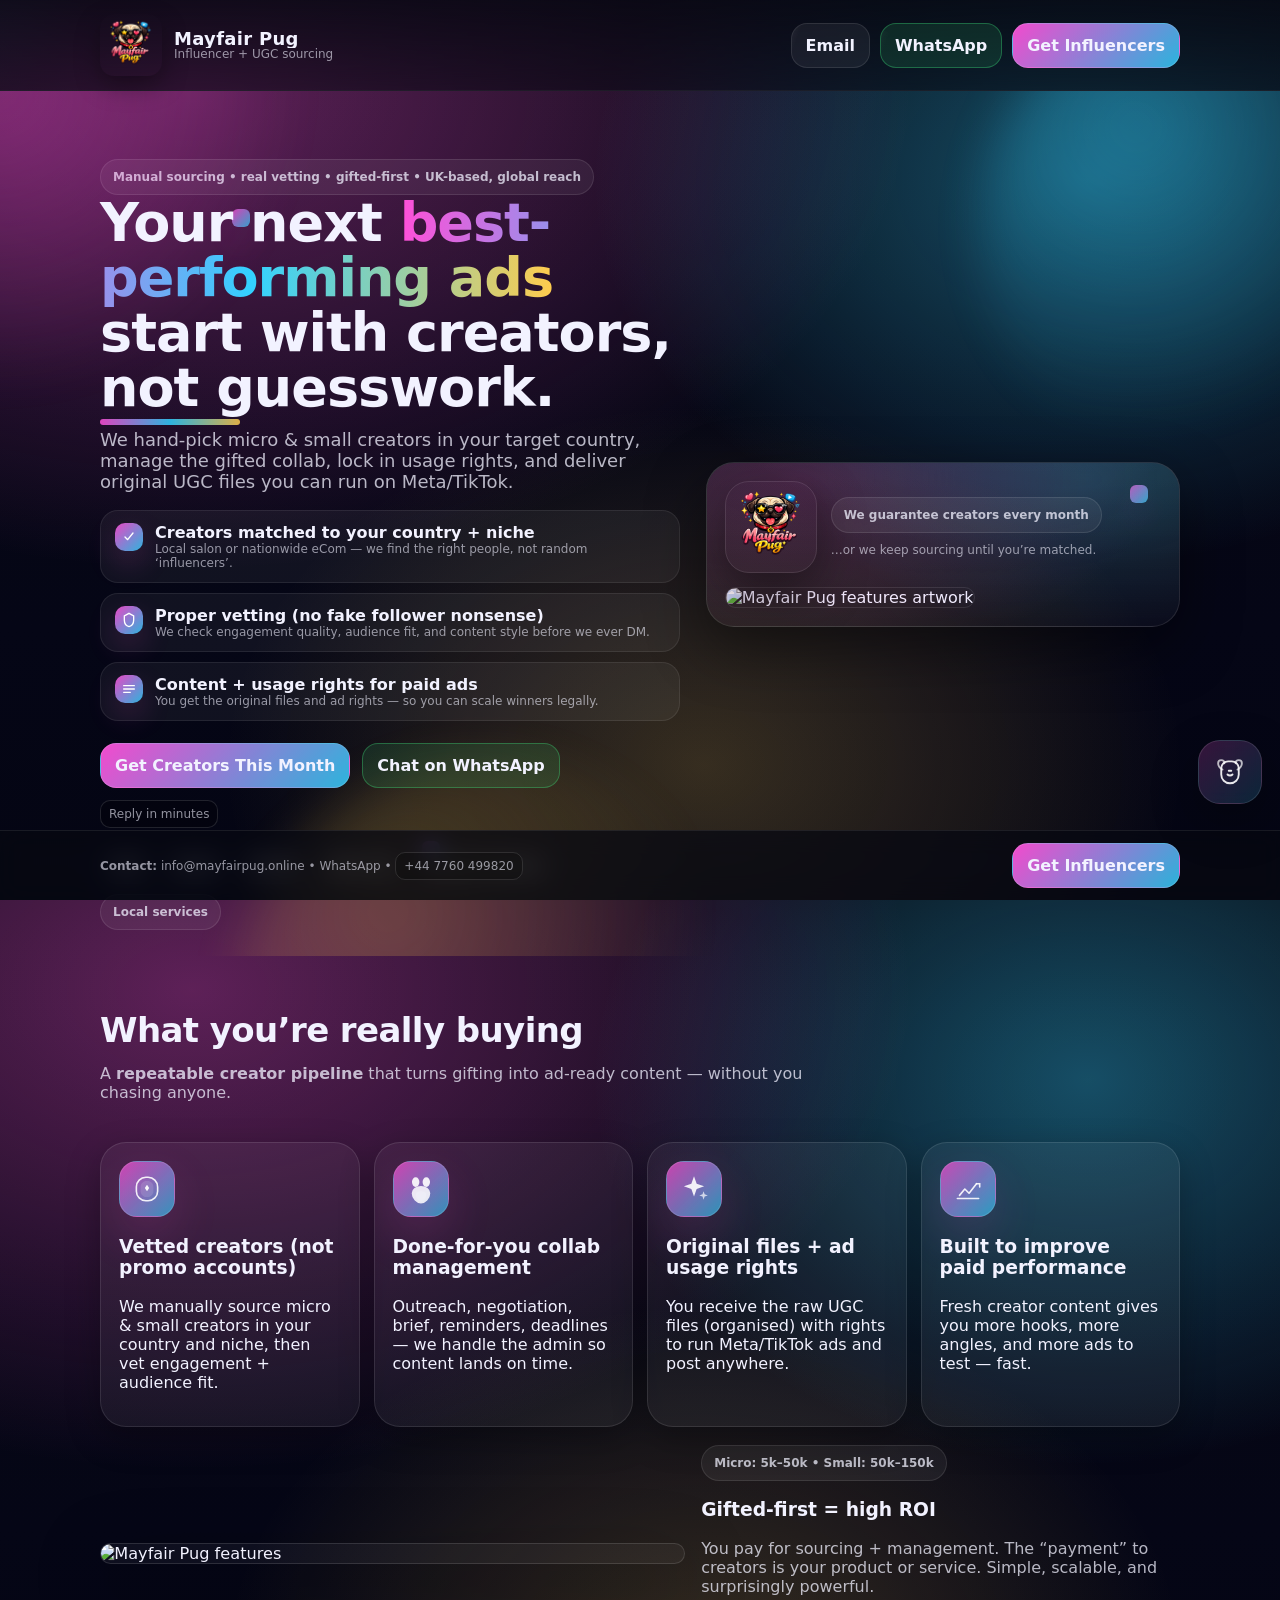
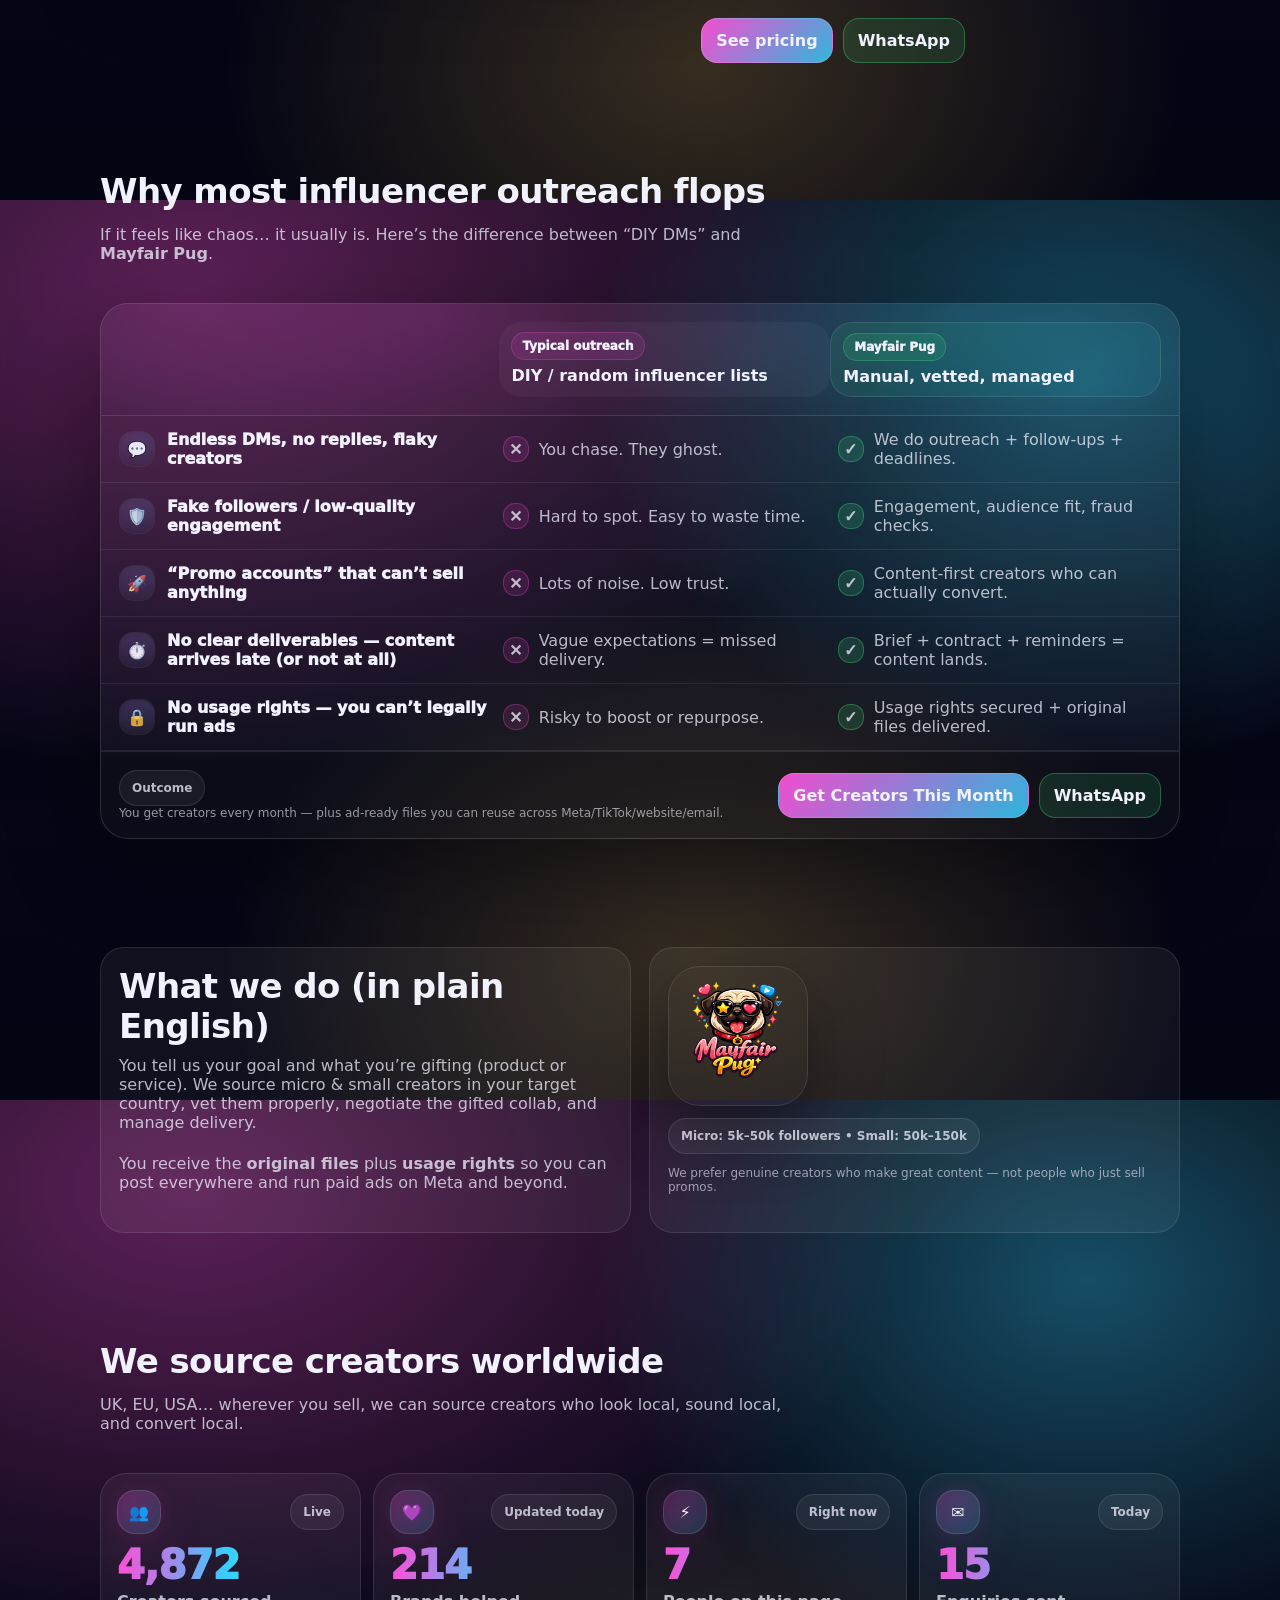
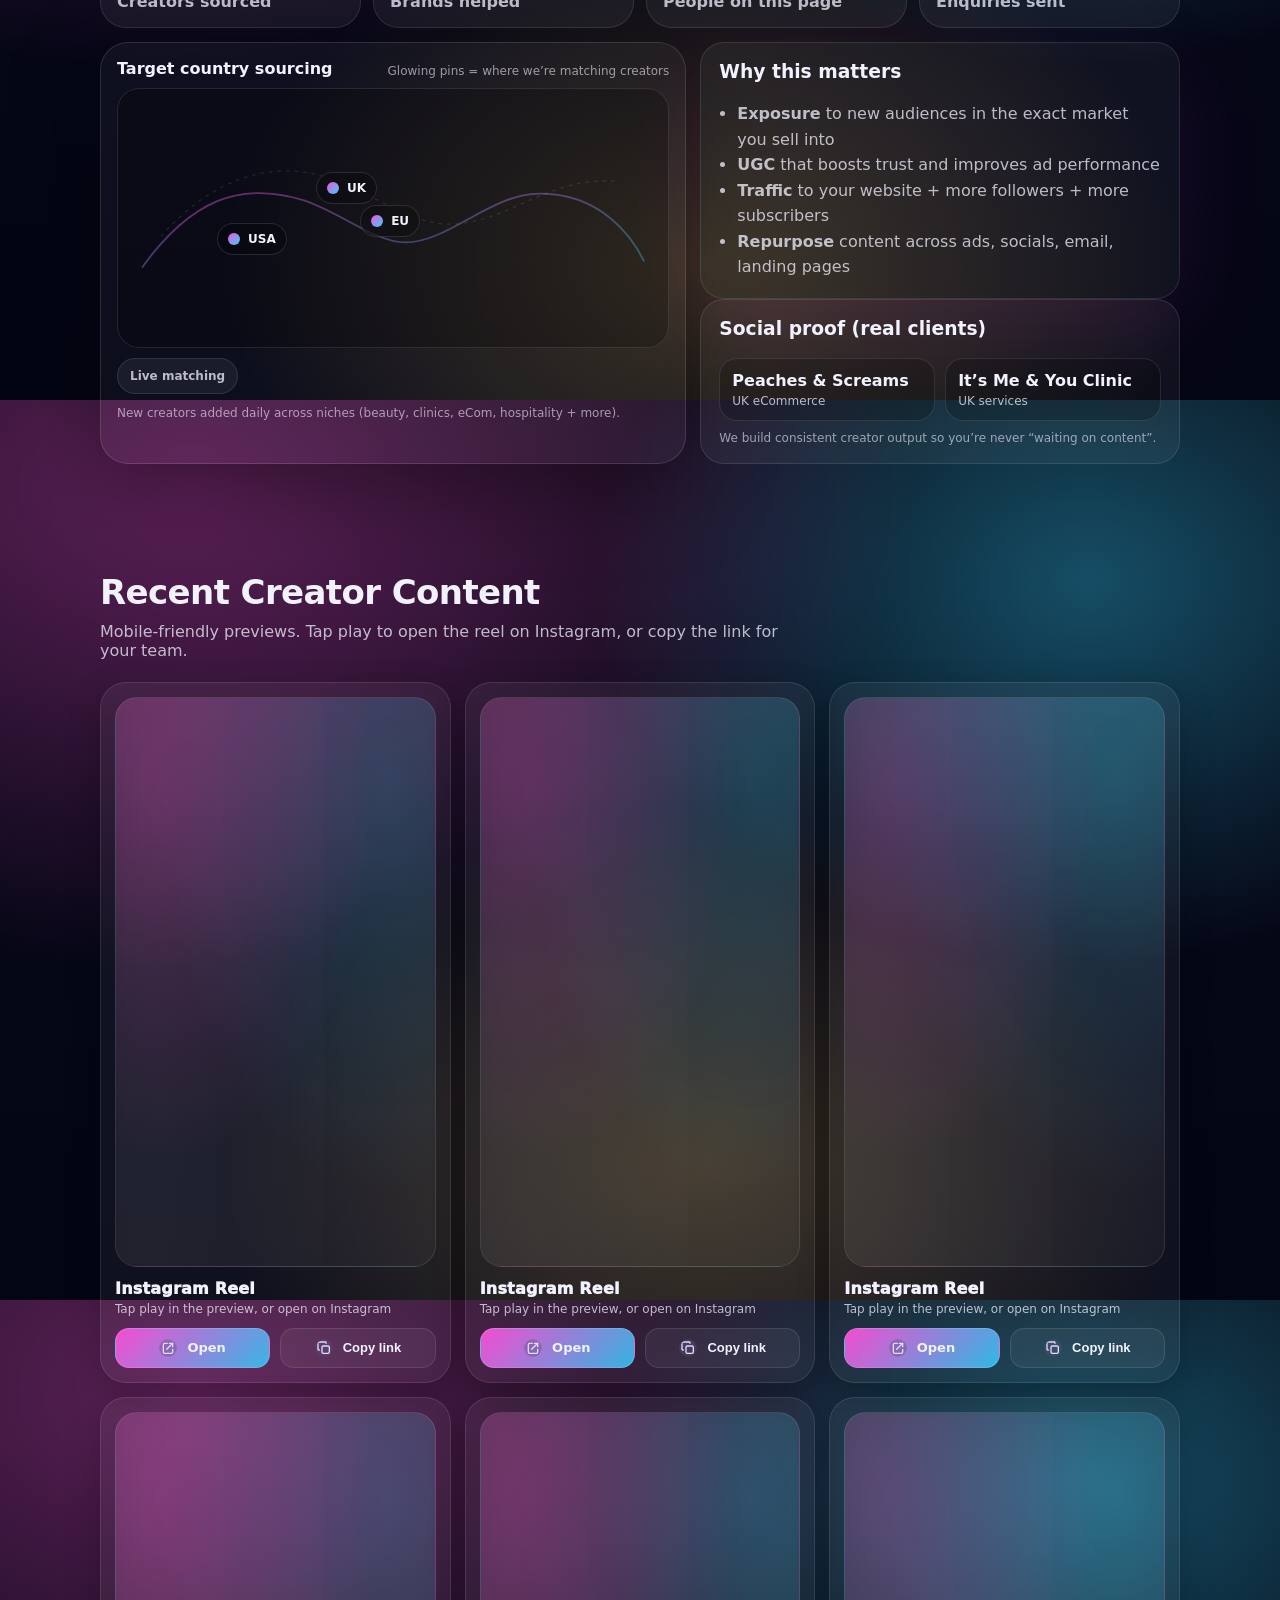
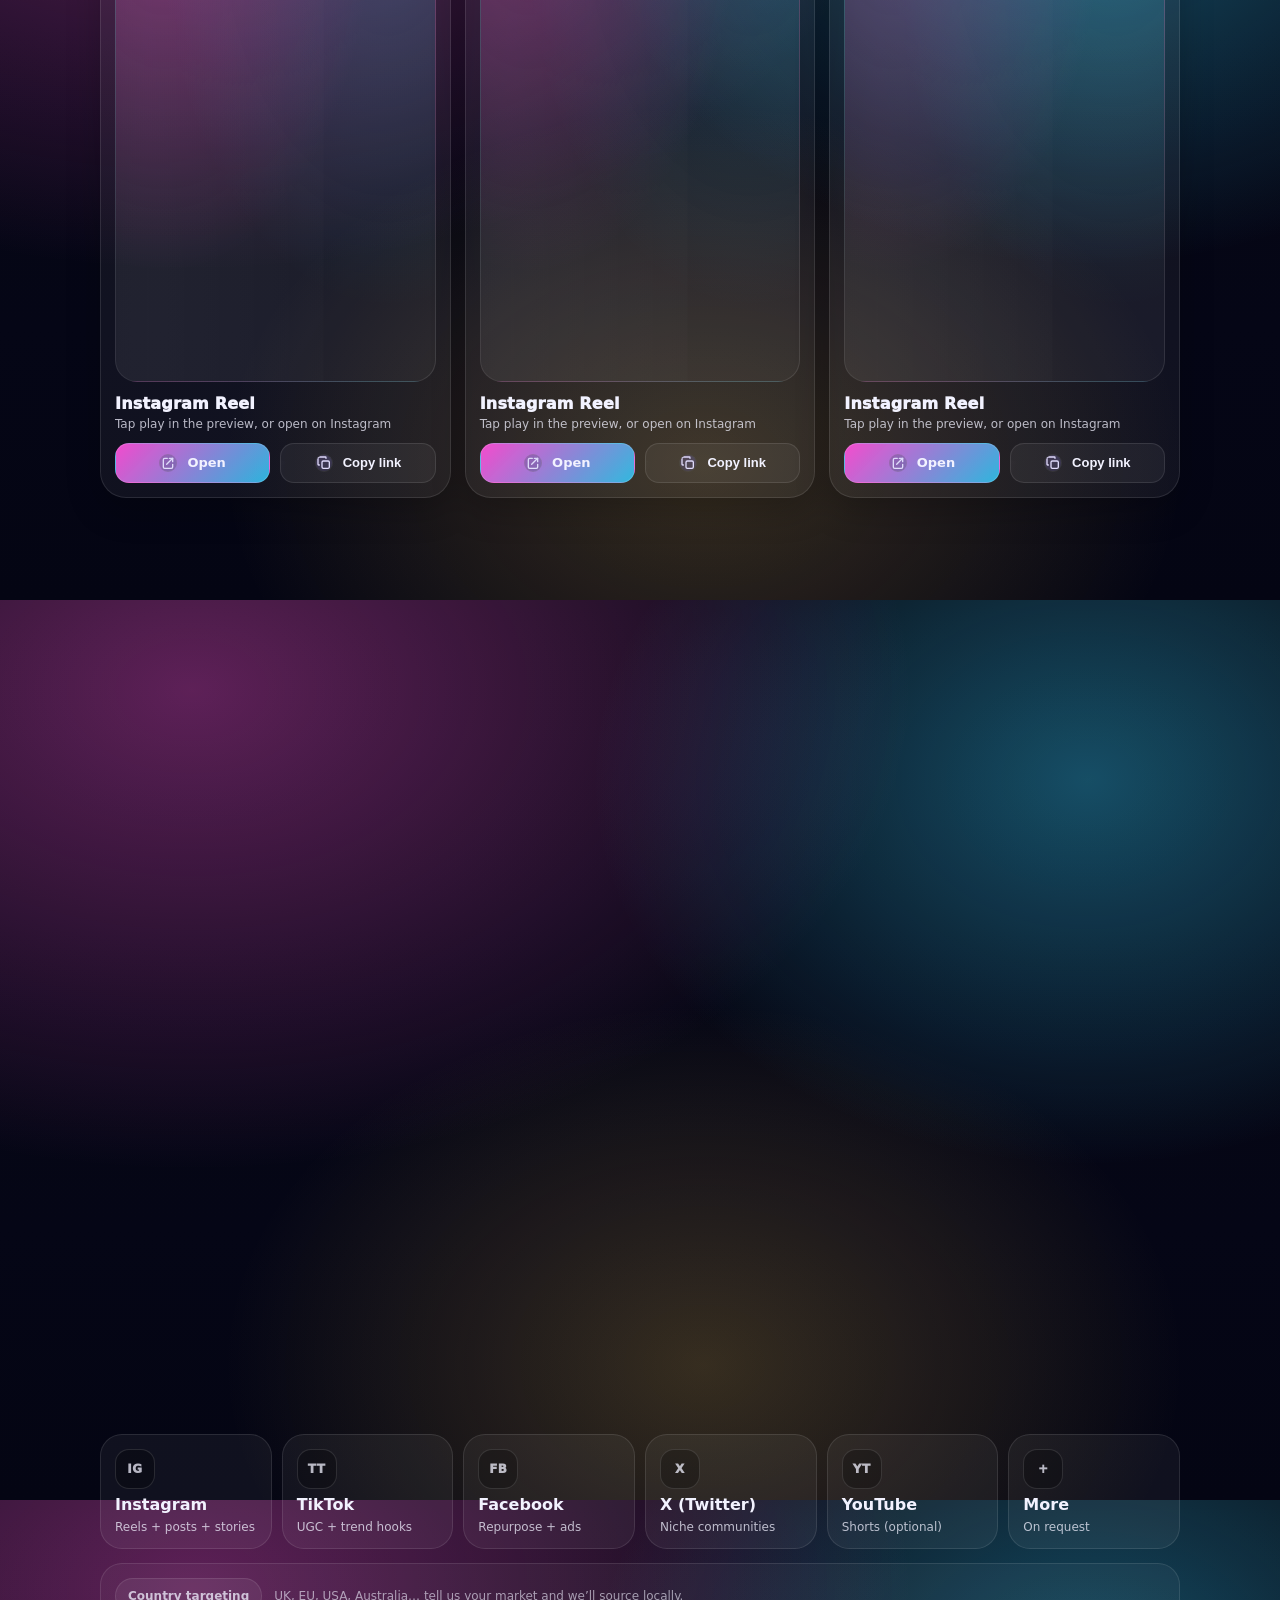
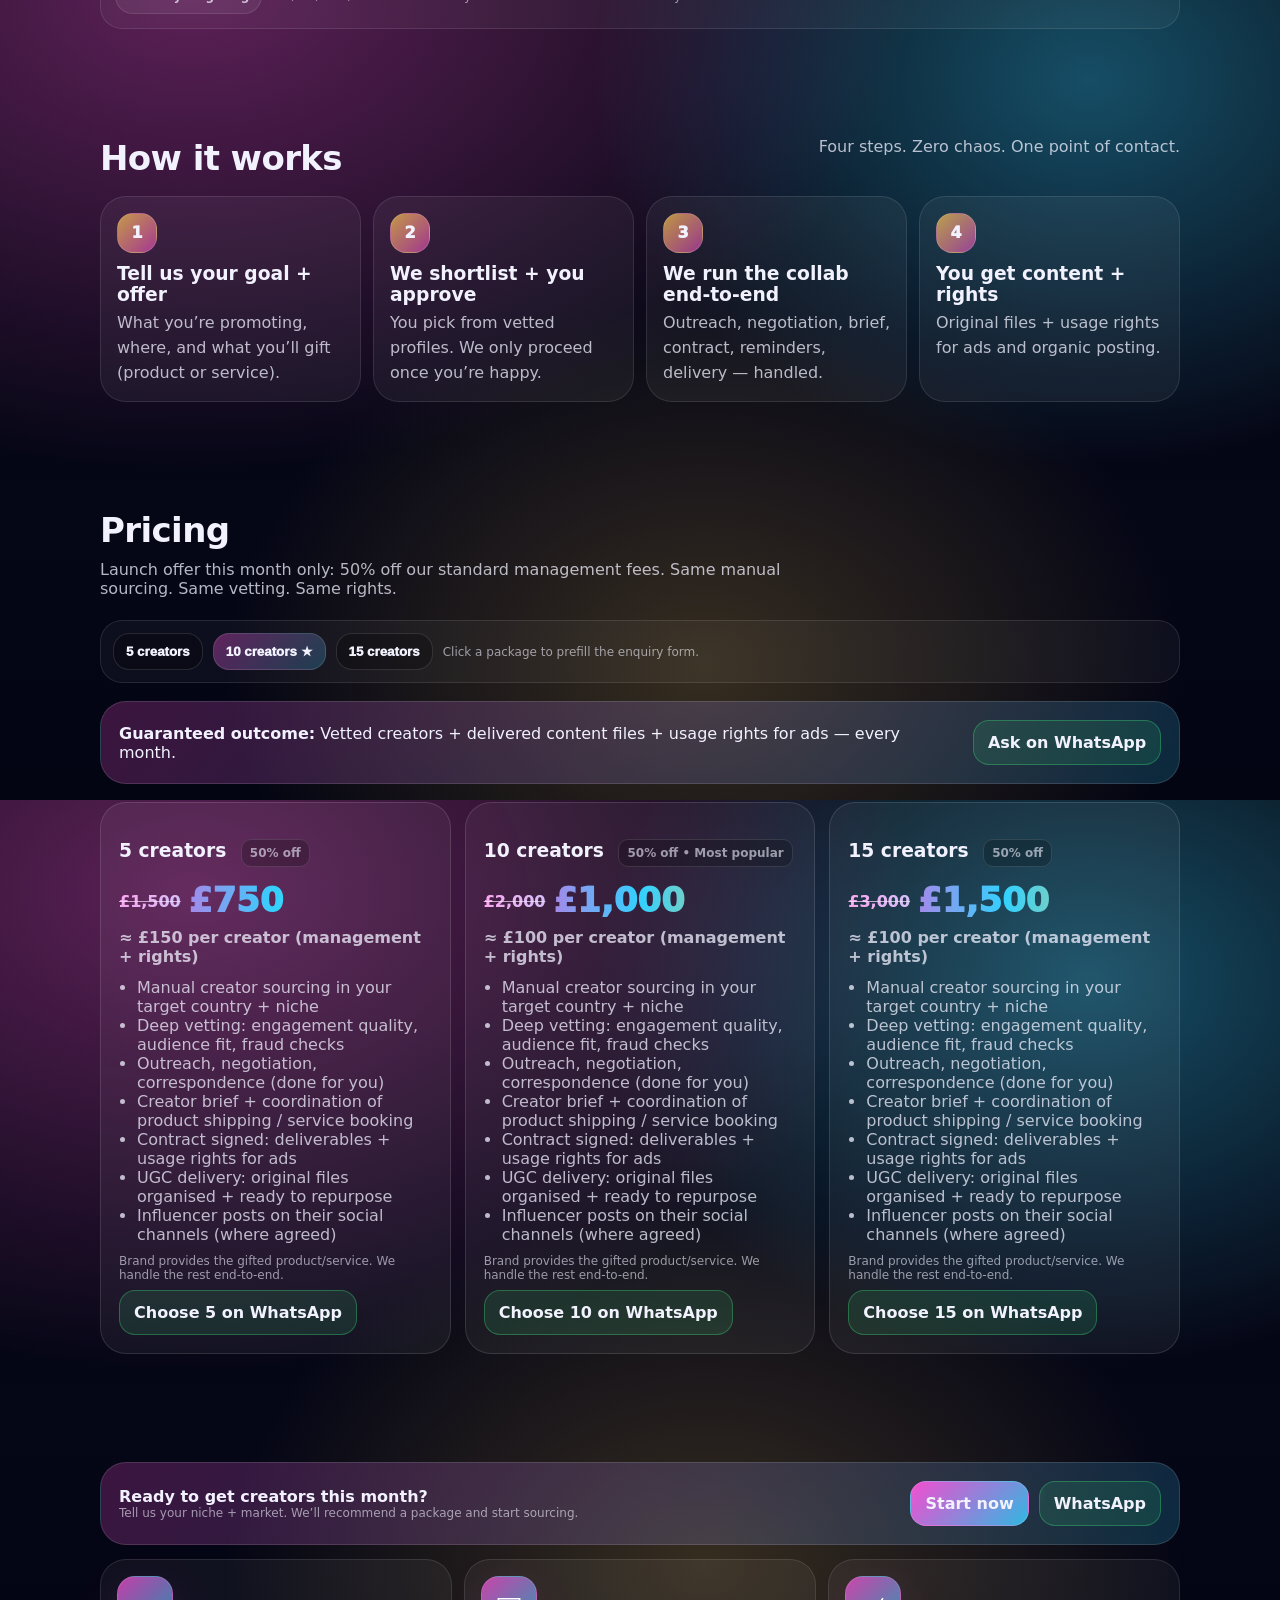
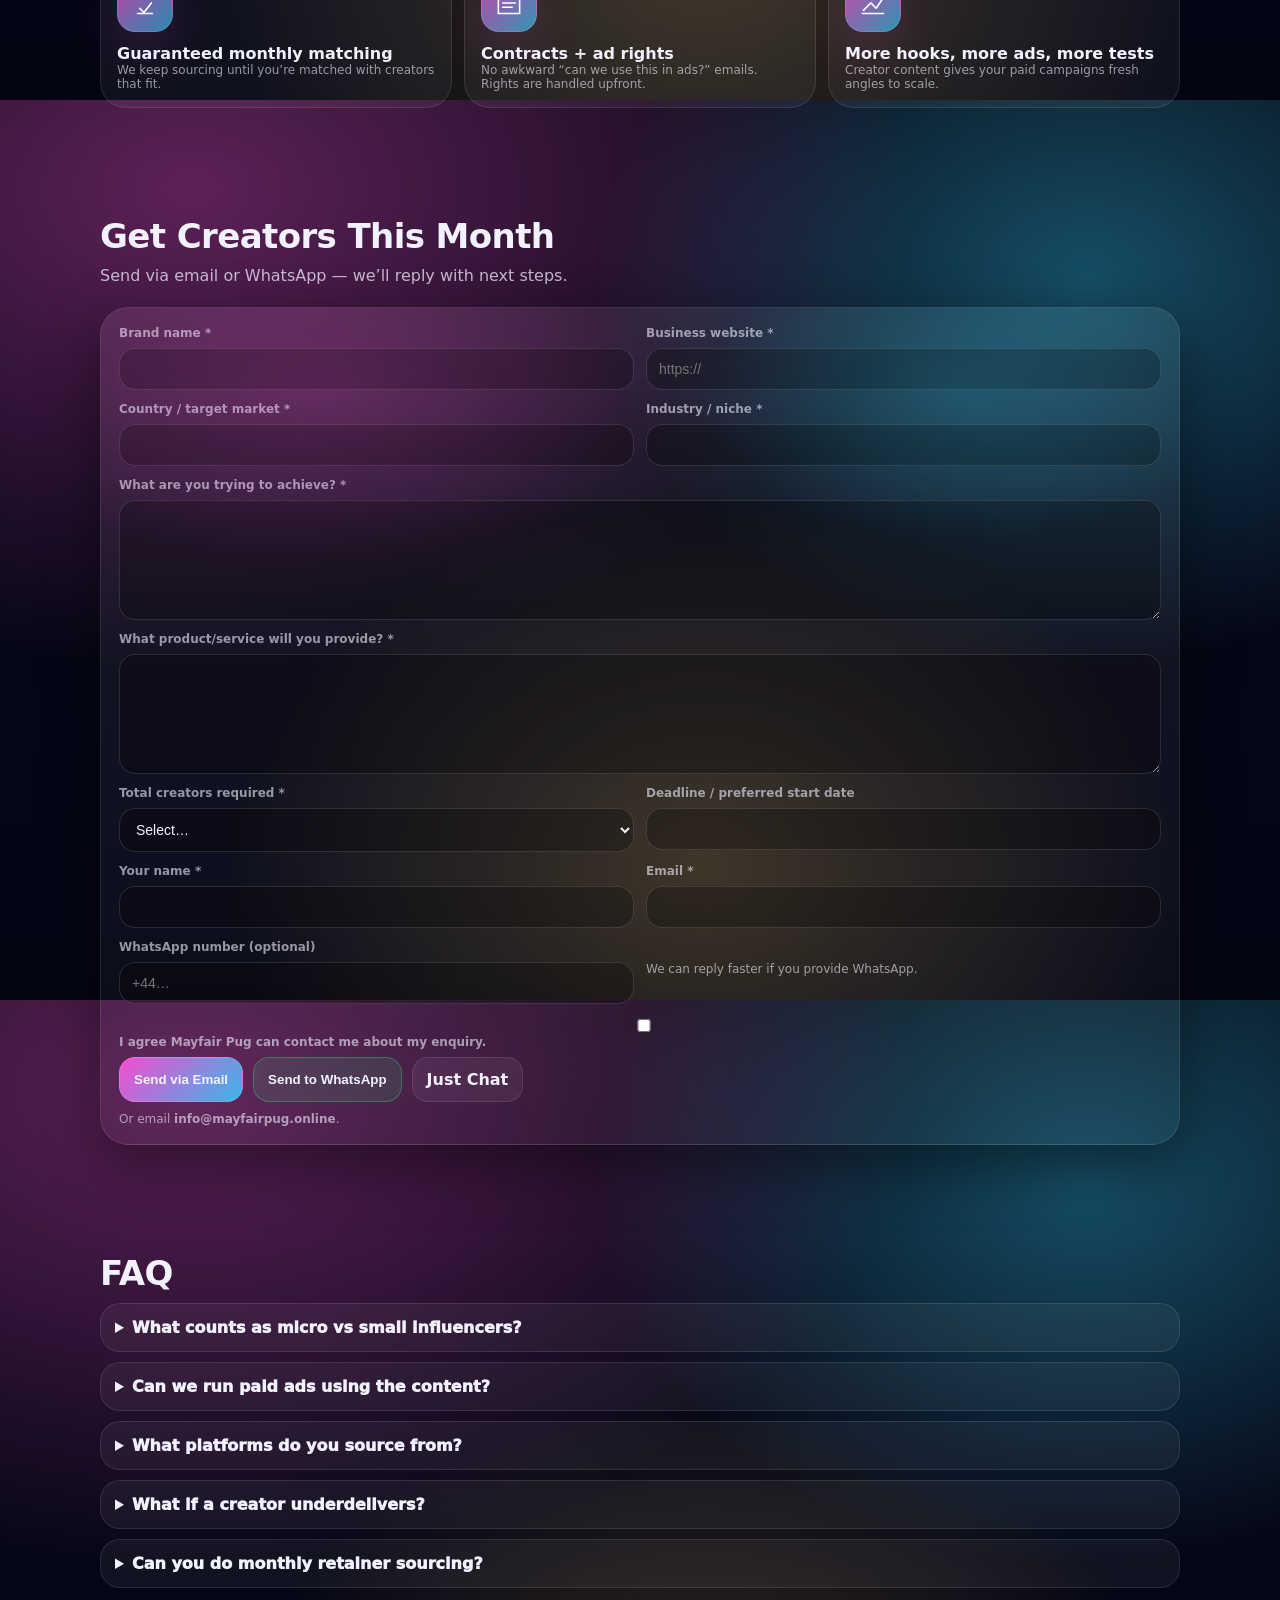
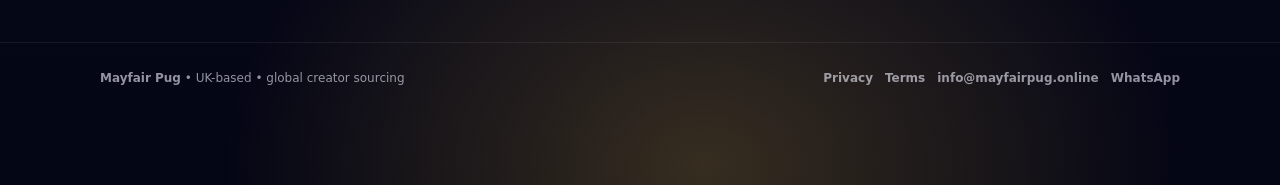
==== commit b857ee67: "Add files via upload" ====
--- a/index.html
+++ b/index.html
@@ -313,14 +313,277 @@
 </div>
 </div>
 </section>
-<section class="section">
+<section class="section" id="creator-content">
 <div class="container">
 <h2 class="reveal">Recent Creator Content</h2>
-<p class="lead reveal">A few recent collabs. If Instagram blocks embeds, click any tile to open on Instagram.</p>
-<div class="split"><div class="tile reveal"><blockquote class="instagram-media" data-instgrm-permalink="https://www.instagram.com/reel/DRbhhsdjC8w/" data-instgrm-version="14"></blockquote></div><div class="tile reveal"><blockquote class="instagram-media" data-instgrm-permalink="https://www.instagram.com/reel/DRO3rnyiHo3/" data-instgrm-version="14"></blockquote></div><div class="tile reveal"><blockquote class="instagram-media" data-instgrm-permalink="https://www.instagram.com/reel/DULzCArDFZ6/" data-instgrm-version="14"></blockquote></div><div class="tile reveal"><blockquote class="instagram-media" data-instgrm-permalink="https://www.instagram.com/reel/DUahXs9jExf/" data-instgrm-version="14"></blockquote></div><div class="tile reveal"><blockquote class="instagram-media" data-instgrm-permalink="https://www.instagram.com/p/DS0izCBjFNn/" data-instgrm-version="14"></blockquote></div><div class="tile reveal"><blockquote class="instagram-media" data-instgrm-permalink="https://www.instagram.com/p/C_SdPreoe57/" data-instgrm-version="14"></blockquote></div><div class="tile reveal"><blockquote class="instagram-media" data-instgrm-permalink="https://www.instagram.com/p/DUTFhT7DONr/" data-instgrm-version="14"></blockquote></div></div>
-<script async="" src="https://www.instagram.com/embed.js"></script>
-</div>
-</section><section class="section" id="platforms">
+<p class="lead reveal">Mobile-friendly previews. Tap play to open the reel on Instagram, or copy the link for your team.</p>
+
+<div class="ig-grid">
+
+    <article class="ig-card reveal" data-url="https://www.instagram.com/p/DUahXs9jExf/">
+      <div class="ig-embed">
+        <iframe class="ig-frame" src="https://www.instagram.com/p/DUahXs9jExf/embed/" title="Instagram Reel preview" loading="lazy" allowfullscreen></iframe>
+      </div>
+      <div class="ig-meta">
+        <div class="ig-title">Instagram Reel</div>
+        <div class="ig-sub">Tap play in the preview, or open on Instagram</div>
+      </div>
+      <div class="ig-actions">
+        <a class="btn primary ig-open" href="https://www.instagram.com/p/DUahXs9jExf/" target="_blank" rel="noopener">
+          <span class="ico" aria-hidden="true">
+            <svg viewBox="0 0 24 24" fill="none">
+              <path d="M14 5h5v5" stroke="currentColor" stroke-width="2" stroke-linecap="round" stroke-linejoin="round"/>
+              <path d="M10 14L19 5" stroke="currentColor" stroke-width="2" stroke-linecap="round" stroke-linejoin="round"/>
+              <path d="M19 14v4a2 2 0 0 1-2 2H7a2 2 0 0 1-2-2V7a2 2 0 0 1 2-2h4" stroke="currentColor" stroke-width="2" stroke-linecap="round" stroke-linejoin="round"/>
+            </svg>
+          </span>
+          Open
+        </a>
+        <button class="btn ig-copy" type="button" data-copy="https://www.instagram.com/p/DUahXs9jExf/">
+          <span class="ico" aria-hidden="true">
+            <svg viewBox="0 0 24 24" fill="none">
+              <rect x="9" y="9" width="11" height="11" rx="2" stroke="currentColor" stroke-width="2"/>
+              <path d="M5 15H4a1 1 0 0 1-1-1V4a1 1 0 0 1 1-1h10a1 1 0 0 1 1 1v1" stroke="currentColor" stroke-width="2" stroke-linecap="round"/>
+            </svg>
+          </span>
+          Copy link
+        </button>
+      </div>
+    </article>
+
+
+    <article class="ig-card reveal" data-url="https://www.instagram.com/p/DULzCArDFZ6/">
+      <div class="ig-embed">
+        <iframe class="ig-frame" src="https://www.instagram.com/p/DULzCArDFZ6/embed/" title="Instagram Reel preview" loading="lazy" allowfullscreen></iframe>
+      </div>
+      <div class="ig-meta">
+        <div class="ig-title">Instagram Reel</div>
+        <div class="ig-sub">Tap play in the preview, or open on Instagram</div>
+      </div>
+      <div class="ig-actions">
+        <a class="btn primary ig-open" href="https://www.instagram.com/p/DULzCArDFZ6/" target="_blank" rel="noopener">
+          <span class="ico" aria-hidden="true">
+            <svg viewBox="0 0 24 24" fill="none">
+              <path d="M14 5h5v5" stroke="currentColor" stroke-width="2" stroke-linecap="round" stroke-linejoin="round"/>
+              <path d="M10 14L19 5" stroke="currentColor" stroke-width="2" stroke-linecap="round" stroke-linejoin="round"/>
+              <path d="M19 14v4a2 2 0 0 1-2 2H7a2 2 0 0 1-2-2V7a2 2 0 0 1 2-2h4" stroke="currentColor" stroke-width="2" stroke-linecap="round" stroke-linejoin="round"/>
+            </svg>
+          </span>
+          Open
+        </a>
+        <button class="btn ig-copy" type="button" data-copy="https://www.instagram.com/p/DULzCArDFZ6/">
+          <span class="ico" aria-hidden="true">
+            <svg viewBox="0 0 24 24" fill="none">
+              <rect x="9" y="9" width="11" height="11" rx="2" stroke="currentColor" stroke-width="2"/>
+              <path d="M5 15H4a1 1 0 0 1-1-1V4a1 1 0 0 1 1-1h10a1 1 0 0 1 1 1v1" stroke="currentColor" stroke-width="2" stroke-linecap="round"/>
+            </svg>
+          </span>
+          Copy link
+        </button>
+      </div>
+    </article>
+
+
+    <article class="ig-card reveal" data-url="https://www.instagram.com/p/DUhr0BIjNuC/">
+      <div class="ig-embed">
+        <iframe class="ig-frame" src="https://www.instagram.com/p/DUhr0BIjNuC/embed/" title="Instagram Reel preview" loading="lazy" allowfullscreen></iframe>
+      </div>
+      <div class="ig-meta">
+        <div class="ig-title">Instagram Reel</div>
+        <div class="ig-sub">Tap play in the preview, or open on Instagram</div>
+      </div>
+      <div class="ig-actions">
+        <a class="btn primary ig-open" href="https://www.instagram.com/p/DUhr0BIjNuC/" target="_blank" rel="noopener">
+          <span class="ico" aria-hidden="true">
+            <svg viewBox="0 0 24 24" fill="none">
+              <path d="M14 5h5v5" stroke="currentColor" stroke-width="2" stroke-linecap="round" stroke-linejoin="round"/>
+              <path d="M10 14L19 5" stroke="currentColor" stroke-width="2" stroke-linecap="round" stroke-linejoin="round"/>
+              <path d="M19 14v4a2 2 0 0 1-2 2H7a2 2 0 0 1-2-2V7a2 2 0 0 1 2-2h4" stroke="currentColor" stroke-width="2" stroke-linecap="round" stroke-linejoin="round"/>
+            </svg>
+          </span>
+          Open
+        </a>
+        <button class="btn ig-copy" type="button" data-copy="https://www.instagram.com/p/DUhr0BIjNuC/">
+          <span class="ico" aria-hidden="true">
+            <svg viewBox="0 0 24 24" fill="none">
+              <rect x="9" y="9" width="11" height="11" rx="2" stroke="currentColor" stroke-width="2"/>
+              <path d="M5 15H4a1 1 0 0 1-1-1V4a1 1 0 0 1 1-1h10a1 1 0 0 1 1 1v1" stroke="currentColor" stroke-width="2" stroke-linecap="round"/>
+            </svg>
+          </span>
+          Copy link
+        </button>
+      </div>
+    </article>
+
+
+    <article class="ig-card reveal" data-url="https://www.instagram.com/p/DUTFhT7DONr/">
+      <div class="ig-embed">
+        <iframe class="ig-frame" src="https://www.instagram.com/p/DUTFhT7DONr/embed/" title="Instagram Reel preview" loading="lazy" allowfullscreen></iframe>
+      </div>
+      <div class="ig-meta">
+        <div class="ig-title">Instagram Reel</div>
+        <div class="ig-sub">Tap play in the preview, or open on Instagram</div>
+      </div>
+      <div class="ig-actions">
+        <a class="btn primary ig-open" href="https://www.instagram.com/p/DUTFhT7DONr/" target="_blank" rel="noopener">
+          <span class="ico" aria-hidden="true">
+            <svg viewBox="0 0 24 24" fill="none">
+              <path d="M14 5h5v5" stroke="currentColor" stroke-width="2" stroke-linecap="round" stroke-linejoin="round"/>
+              <path d="M10 14L19 5" stroke="currentColor" stroke-width="2" stroke-linecap="round" stroke-linejoin="round"/>
+              <path d="M19 14v4a2 2 0 0 1-2 2H7a2 2 0 0 1-2-2V7a2 2 0 0 1 2-2h4" stroke="currentColor" stroke-width="2" stroke-linecap="round" stroke-linejoin="round"/>
+            </svg>
+          </span>
+          Open
+        </a>
+        <button class="btn ig-copy" type="button" data-copy="https://www.instagram.com/p/DUTFhT7DONr/">
+          <span class="ico" aria-hidden="true">
+            <svg viewBox="0 0 24 24" fill="none">
+              <rect x="9" y="9" width="11" height="11" rx="2" stroke="currentColor" stroke-width="2"/>
+              <path d="M5 15H4a1 1 0 0 1-1-1V4a1 1 0 0 1 1-1h10a1 1 0 0 1 1 1v1" stroke="currentColor" stroke-width="2" stroke-linecap="round"/>
+            </svg>
+          </span>
+          Copy link
+        </button>
+      </div>
+    </article>
+
+
+    <article class="ig-card reveal" data-url="https://www.instagram.com/p/DSSqTQNiL7F/">
+      <div class="ig-embed">
+        <iframe class="ig-frame" src="https://www.instagram.com/p/DSSqTQNiL7F/embed/" title="Instagram Reel preview" loading="lazy" allowfullscreen></iframe>
+      </div>
+      <div class="ig-meta">
+        <div class="ig-title">Instagram Reel</div>
+        <div class="ig-sub">Tap play in the preview, or open on Instagram</div>
+      </div>
+      <div class="ig-actions">
+        <a class="btn primary ig-open" href="https://www.instagram.com/p/DSSqTQNiL7F/" target="_blank" rel="noopener">
+          <span class="ico" aria-hidden="true">
+            <svg viewBox="0 0 24 24" fill="none">
+              <path d="M14 5h5v5" stroke="currentColor" stroke-width="2" stroke-linecap="round" stroke-linejoin="round"/>
+              <path d="M10 14L19 5" stroke="currentColor" stroke-width="2" stroke-linecap="round" stroke-linejoin="round"/>
+              <path d="M19 14v4a2 2 0 0 1-2 2H7a2 2 0 0 1-2-2V7a2 2 0 0 1 2-2h4" stroke="currentColor" stroke-width="2" stroke-linecap="round" stroke-linejoin="round"/>
+            </svg>
+          </span>
+          Open
+        </a>
+        <button class="btn ig-copy" type="button" data-copy="https://www.instagram.com/p/DSSqTQNiL7F/">
+          <span class="ico" aria-hidden="true">
+            <svg viewBox="0 0 24 24" fill="none">
+              <rect x="9" y="9" width="11" height="11" rx="2" stroke="currentColor" stroke-width="2"/>
+              <path d="M5 15H4a1 1 0 0 1-1-1V4a1 1 0 0 1 1-1h10a1 1 0 0 1 1 1v1" stroke="currentColor" stroke-width="2" stroke-linecap="round"/>
+            </svg>
+          </span>
+          Copy link
+        </button>
+      </div>
+    </article>
+
+
+    <article class="ig-card reveal" data-url="https://www.instagram.com/p/DRO3rnyiHo3/">
+      <div class="ig-embed">
+        <iframe class="ig-frame" src="https://www.instagram.com/p/DRO3rnyiHo3/embed/" title="Instagram Reel preview" loading="lazy" allowfullscreen></iframe>
+      </div>
+      <div class="ig-meta">
+        <div class="ig-title">Instagram Reel</div>
+        <div class="ig-sub">Tap play in the preview, or open on Instagram</div>
+      </div>
+      <div class="ig-actions">
+        <a class="btn primary ig-open" href="https://www.instagram.com/p/DRO3rnyiHo3/" target="_blank" rel="noopener">
+          <span class="ico" aria-hidden="true">
+            <svg viewBox="0 0 24 24" fill="none">
+              <path d="M14 5h5v5" stroke="currentColor" stroke-width="2" stroke-linecap="round" stroke-linejoin="round"/>
+              <path d="M10 14L19 5" stroke="currentColor" stroke-width="2" stroke-linecap="round" stroke-linejoin="round"/>
+              <path d="M19 14v4a2 2 0 0 1-2 2H7a2 2 0 0 1-2-2V7a2 2 0 0 1 2-2h4" stroke="currentColor" stroke-width="2" stroke-linecap="round" stroke-linejoin="round"/>
+            </svg>
+          </span>
+          Open
+        </a>
+        <button class="btn ig-copy" type="button" data-copy="https://www.instagram.com/p/DRO3rnyiHo3/">
+          <span class="ico" aria-hidden="true">
+            <svg viewBox="0 0 24 24" fill="none">
+              <rect x="9" y="9" width="11" height="11" rx="2" stroke="currentColor" stroke-width="2"/>
+              <path d="M5 15H4a1 1 0 0 1-1-1V4a1 1 0 0 1 1-1h10a1 1 0 0 1 1 1v1" stroke="currentColor" stroke-width="2" stroke-linecap="round"/>
+            </svg>
+          </span>
+          Copy link
+        </button>
+      </div>
+    </article>
+
+
+    <article class="ig-card reveal" data-url="https://www.instagram.com/p/DRbhhsdjC8w/">
+      <div class="ig-embed">
+        <iframe class="ig-frame" src="https://www.instagram.com/p/DRbhhsdjC8w/embed/" title="Instagram Reel preview" loading="lazy" allowfullscreen></iframe>
+      </div>
+      <div class="ig-meta">
+        <div class="ig-title">Instagram Reel</div>
+        <div class="ig-sub">Tap play in the preview, or open on Instagram</div>
+      </div>
+      <div class="ig-actions">
+        <a class="btn primary ig-open" href="https://www.instagram.com/p/DRbhhsdjC8w/" target="_blank" rel="noopener">
+          <span class="ico" aria-hidden="true">
+            <svg viewBox="0 0 24 24" fill="none">
+              <path d="M14 5h5v5" stroke="currentColor" stroke-width="2" stroke-linecap="round" stroke-linejoin="round"/>
+              <path d="M10 14L19 5" stroke="currentColor" stroke-width="2" stroke-linecap="round" stroke-linejoin="round"/>
+              <path d="M19 14v4a2 2 0 0 1-2 2H7a2 2 0 0 1-2-2V7a2 2 0 0 1 2-2h4" stroke="currentColor" stroke-width="2" stroke-linecap="round" stroke-linejoin="round"/>
+            </svg>
+          </span>
+          Open
+        </a>
+        <button class="btn ig-copy" type="button" data-copy="https://www.instagram.com/p/DRbhhsdjC8w/">
+          <span class="ico" aria-hidden="true">
+            <svg viewBox="0 0 24 24" fill="none">
+              <rect x="9" y="9" width="11" height="11" rx="2" stroke="currentColor" stroke-width="2"/>
+              <path d="M5 15H4a1 1 0 0 1-1-1V4a1 1 0 0 1 1-1h10a1 1 0 0 1 1 1v1" stroke="currentColor" stroke-width="2" stroke-linecap="round"/>
+            </svg>
+          </span>
+          Copy link
+        </button>
+      </div>
+    </article>
+
+
+</div>
+</div>
+</section>
+
+<script>
+  // IG tiles: open + copy link (no dependencies)
+  (function(){
+    const open = (url)=>window.open(url, '_blank', 'noopener');
+    document.querySelectorAll('[data-open]').forEach((btn)=>{
+      btn.addEventListener('click', ()=>open(btn.getAttribute('data-open')));
+    });
+    document.querySelectorAll('.ig-card').forEach((card)=>{
+      card.addEventListener('keydown', (e)=>{
+        if(e.key === 'Enter' || e.key === ' ') { e.preventDefault(); open(card.getAttribute('data-url')); }
+      });
+      card.setAttribute('tabindex','0');
+      card.setAttribute('role','group');
+      card.setAttribute('aria-label','Instagram reel');
+    });
+    document.querySelectorAll('[data-copy]').forEach((b)=>{
+      b.addEventListener('click', async (e)=>{
+        e.preventDefault();
+        const url = b.getAttribute('data-copy');
+        try{
+          await navigator.clipboard.writeText(url);
+          b.textContent = 'Copied ✓';
+          setTimeout(()=>b.textContent='Copy link', 1200);
+        }catch(err){
+          const ta = document.createElement('textarea');
+          ta.value = url;
+          ta.style.position='fixed'; ta.style.opacity='0';
+          document.body.appendChild(ta);
+          ta.select();
+          try{ document.execCommand('copy'); b.textContent='Copied ✓'; setTimeout(()=>b.textContent='Copy link', 1200); }catch(_){}
+          document.body.removeChild(ta);
+        }
+      });
+    });
+  })();
+</script><section class="section" id="platforms">
 <div class="container">
 <div class="section-head">
 <h2 class="reveal">Platforms we source from</h2>
@@ -536,8 +799,6 @@
 </div>
 <script src="script.js"></script>
 
-<button aria-label="Back to top" class="btt" id="backToTop" title="Back to top">
-<span class="btt-ico">↑</span><span class="btt-txt">Top</span>
-</button>
+<button aria-label="Back to top" class="btt" id="backToTop" title="Back to top"><span class="btt-ico" aria-hidden="true"><svg viewBox="0 0 24 24" fill="none"><path d="M12 5l7 7-1.4 1.4L13 8.8V20h-2V8.8L6.4 13.4 5 12l7-7z" fill="currentColor"/></svg></span></button>
 </body>
 </html>
--- a/styles.css
+++ b/styles.css
@@ -1,21 +1,36 @@
-
+/* =========================================
+   Mayfair Pug / Grace-style "Neon Night" CSS
+   Drop-in styles.css (HTML can be updated later)
+   ========================================= */
+
+/* ---------- Theme tokens ---------- */
 :root{
   --bg:#070812;
   --panel:#0e1030;
   --text:#f2f2ff;
   --muted:rgba(242,242,255,.75);
   --muted2:rgba(242,242,255,.6);
+
   --accent:#ff4fd8;
   --accent2:#32d1ff;
   --gold:#ffcc4d;
+  --good:#3ee07a;
+
   --shadow: 0 20px 60px rgba(0,0,0,.45);
   --shadow2: 0 14px 40px rgba(0,0,0,.35);
+
   --radius: 22px;
   --radius2: 28px;
   --max: 1120px;
-}
-*{box-sizing:border-box}
-html,body{height:100%}
+
+  /* Mobile safety */
+  --safe-b: env(safe-area-inset-bottom, 0px);
+  --sticky-h: 72px;
+}
+
+/* ---------- Reset / hardening ---------- */
+*{ box-sizing:border-box; min-width:0; }
+html,body{ height:100%; }
 body{
   margin:0;
   font-family: ui-sans-serif, system-ui, -apple-system, Segoe UI, Roboto, Helvetica, Arial, "Apple Color Emoji","Segoe UI Emoji";
@@ -26,166 +41,507 @@
     radial-gradient(800px 600px at 55% 85%, rgba(255,204,77,.20), transparent 60%),
     linear-gradient(180deg, #070812 0%, #050616 70%, #040513 100%);
   overflow-x:hidden;
-}
-a{color:inherit; text-decoration:none}
-.container{width:100%; max-width:var(--max); margin:0 auto; padding:0 20px}
+
+  /* Prevent stickybar overlap + iOS safe area */
+  padding-bottom: calc(var(--sticky-h) + var(--safe-b) + 12px);
+}
+a{ color:inherit; text-decoration:none; }
+img, svg, video, canvas, iframe{ max-width:100%; height:auto; }
+h1,h2,h3,p,a,li,span{ overflow-wrap:anywhere; word-break:break-word; }
+
+/* ---------- Layout ---------- */
+.container{
+  width:100%;
+  max-width:var(--max);
+  margin:0 auto;
+  padding:0 20px;
+}
+@media(max-width:640px){
+  .container{ padding:0 16px; }
+}
+
+.section{ padding:54px 0; }
+.section h2{ margin:0 0 10px; font-size:34px; letter-spacing:-.6px; }
+.section p.lead{ margin:0 0 22px; color:var(--muted); max-width:70ch; }
+
+.section-head{
+  display:flex;
+  align-items:flex-end;
+  justify-content:space-between;
+  gap:14px;
+  flex-wrap:wrap;
+  margin-bottom:18px;
+}
+.section-head h2{ margin:0; }
+.section-head .lead{ margin:0; max-width:70ch; }
+
+/* ---------- Nav ---------- */
 .nav{
   position:sticky; top:0; z-index:50;
   backdrop-filter: blur(12px);
   background: linear-gradient(180deg, rgba(7,8,18,.85), rgba(7,8,18,.55));
   border-bottom: 1px solid rgba(255,255,255,.07);
 }
-.nav-inner{display:flex; align-items:center; justify-content:space-between; padding:14px 0; gap:14px}
-.brand{display:flex; align-items:center; gap:12px}
-.brand img{width:62px; height:62px; border-radius:14px; box-shadow:0 10px 25px rgba(0,0,0,.35)}
-.brand .name{display:flex; flex-direction:column; line-height:1.1}
-.brand .name b{font-size:18px; letter-spacing:.3px}
-.brand .name span{font-size:12px; color:var(--muted2)}
-.nav-actions{display:flex; gap:10px; flex-wrap:wrap; justify-content:flex-end}
+.nav-inner{
+  display:flex;
+  align-items:center;
+  justify-content:space-between;
+  padding:14px 0;
+  gap:14px;
+  flex-wrap:nowrap;
+}
+.brand{
+  display:flex;
+  align-items:center;
+  gap:12px;
+  min-width:0;
+}
+.brand img{
+  width:62px;
+  height:62px;
+  border-radius:14px;
+  box-shadow:0 10px 25px rgba(0,0,0,.35);
+  flex:0 0 auto;
+}
+.brand .name{
+  display:flex;
+  flex-direction:column;
+  line-height:1.1;
+  min-width:0;
+}
+.brand .name b{
+  font-size:18px;
+  letter-spacing:.3px;
+  white-space:nowrap;
+  overflow:hidden;
+  text-overflow:ellipsis;
+}
+.brand .name span{ font-size:12px; color:var(--muted2); }
+
+.nav-actions{
+  display:flex;
+  gap:10px;
+  justify-content:flex-end;
+  flex-wrap:nowrap;
+  overflow-x:auto;
+  -webkit-overflow-scrolling: touch;
+  scrollbar-width:none;
+}
+.nav-actions::-webkit-scrollbar{ display:none; }
+
+/* ---------- Buttons / pills ---------- */
 .btn{
-  display:inline-flex; align-items:center; justify-content:center; gap:10px;
-  padding:12px 14px; border-radius:16px;
+  display:inline-flex;
+  align-items:center;
+  justify-content:center;
+  gap:10px;
+  padding:12px 14px;
+  border-radius:16px;
   border:1px solid rgba(255,255,255,.10);
   background: rgba(255,255,255,.06);
-  color:var(--text); font-weight:700;
+  color:var(--text);
+  font-weight:800;
   cursor:pointer;
+  white-space:nowrap;
+  position:relative;
+  overflow:hidden;
   transition: transform .18s ease, background .18s ease, border-color .18s ease, box-shadow .18s ease;
 }
-.btn:hover{transform: translateY(-1px); background: rgba(255,255,255,.10); border-color: rgba(255,255,255,.18); box-shadow: var(--shadow2)}
-.btn.primary{background: linear-gradient(135deg, rgba(255,79,216,.95), rgba(50,209,255,.85)); border-color: rgba(255,255,255,.14)}
-.btn.whatsapp{background: rgba(62,224,122,.12); border-color: rgba(62,224,122,.35)}
-.pill{display:inline-flex; align-items:center; gap:10px; padding:10px 12px; border-radius:999px; background: rgba(255,255,255,.06); border:1px solid rgba(255,255,255,.10); color:var(--muted); font-weight:700; font-size:12px}
-.hero{padding:68px 0 26px}
-.grid-hero{display:grid; grid-template-columns: 1.1fr .9fr; gap:26px; align-items:center}
-@media(max-width:980px){.grid-hero{grid-template-columns:1fr;}}
-.h-title{margin:0; font-size:54px; line-height:1.02; letter-spacing:-1px}
-@media(max-width:560px){.h-title{font-size:40px}}
-.h-title .grad{background: linear-gradient(90deg, var(--accent), var(--accent2), var(--gold)); -webkit-background-clip:text; background-clip:text; color:transparent}
-.h-sub{margin:14px 0 18px; font-size:18px; color:var(--muted); max-width:60ch}
-.bullets{display:grid; gap:10px; margin: 18px 0 22px; padding:0}
-.bullets li{list-style:none; display:flex; gap:12px; align-items:flex-start; padding:12px 14px; border-radius:18px; background: rgba(255,255,255,.05); border:1px solid rgba(255,255,255,.08)}
-.dot{width:28px; height:28px; border-radius:10px; background: linear-gradient(135deg, rgba(255,79,216,.9), rgba(50,209,255,.85)); box-shadow: 0 12px 30px rgba(255,79,216,.18); display:inline-flex; align-items:center; justify-content:center; flex:0 0 auto}
-.dot svg{width:16px; height:16px}
-.hero-ctas{display:flex; gap:12px; flex-wrap:wrap; align-items:center}
-.as-seen{margin-top:20px; display:flex; gap:10px; flex-wrap:wrap}
-.panel{background: linear-gradient(180deg, rgba(255,255,255,.07), rgba(255,255,255,.03)); border:1px solid rgba(255,255,255,.10); border-radius: var(--radius2); box-shadow: var(--shadow); padding:18px; position:relative; overflow:hidden}
-.section{padding:54px 0}
-.section h2{margin:0 0 10px; font-size:34px; letter-spacing:-.6px}
-.section p.lead{margin:0 0 22px; color:var(--muted); max-width:70ch}
-.split{display:grid; grid-template-columns:1fr 1fr; gap:18px}
-@media(max-width:900px){.split{grid-template-columns:1fr}}
-.tile{background: rgba(255,255,255,.05); border:1px solid rgba(255,255,255,.10); border-radius: 24px; padding:18px}
-.cards{display:grid; grid-template-columns:repeat(4, 1fr); gap:14px}
-@media(max-width:980px){.cards{grid-template-columns:repeat(2,1fr)}}
-@media(max-width:520px){.cards{grid-template-columns:1fr}}
-.card{background: rgba(255,255,255,.05); border:1px solid rgba(255,255,255,.10); border-radius: 22px; padding:16px; transition: transform .18s ease}
-.card:hover{transform: translateY(-2px)}
-.card .icon{width:44px; height:44px; border-radius:16px; background: linear-gradient(135deg, rgba(255,79,216,.9), rgba(50,209,255,.85)); display:flex; align-items:center; justify-content:center; margin-bottom:10px}
-.card h3{margin:0 0 6px; font-size:16px}
-.card p{margin:0; color:var(--muted); font-size:13px; line-height:1.5}
-.pricing{display:grid; grid-template-columns:repeat(3, 1fr); gap:14px}
-@media(max-width:980px){.pricing{grid-template-columns:1fr}}
-.price{border-radius: 26px; border:1px solid rgba(255,255,255,.12); background: rgba(255,255,255,.05); padding:18px}
-.price .amt{font-size:34px; font-weight:900}
-.price ul{margin:12px 0 0; padding-left:18px; color:var(--muted)}
-.note{color:var(--muted2); font-size:12px; margin-top:10px}
-.banner{border-radius: 26px; background: linear-gradient(135deg, rgba(255,79,216,.22), rgba(50,209,255,.18)); border:1px solid rgba(255,255,255,.12); padding:18px; display:flex; align-items:center; justify-content:space-between; gap:14px}
-@media(max-width:820px){.banner{flex-direction:column; align-items:flex-start}}
-.form{display:grid; grid-template-columns:1fr 1fr; gap:12px}
-@media(max-width:820px){.form{grid-template-columns:1fr}}
-.field{display:flex; flex-direction:column; gap:8px}
-label{font-size:12px; color:var(--muted2); font-weight:800}
-input, select, textarea{width:100%; background: rgba(0,0,0,.26); border:1px solid rgba(255,255,255,.12); color:var(--text); border-radius: 16px; padding:12px; outline:none; font-size:14px}
-textarea{min-height:120px}
-.form-actions{display:flex; gap:10px; flex-wrap:wrap; margin-top:8px}
-.small{font-size:12px; color:var(--muted2)}
-.faq{display:grid; gap:10px}
-details{background: rgba(255,255,255,.05); border:1px solid rgba(255,255,255,.10); border-radius: 20px; padding:14px}
-summary{cursor:pointer; font-weight:900}
-details p{margin:10px 0 0; color:var(--muted); line-height:1.6}
-.footer{padding:28px 0 100px; border-top: 1px solid rgba(255,255,255,.07)}
-.footer .row{display:flex; justify-content:space-between; gap:14px; flex-wrap:wrap; align-items:center}
-.links{display:flex; gap:12px; flex-wrap:wrap; color:var(--muted2); font-weight:800; font-size:12px}
-.stickybar{position:fixed; left:0; right:0; bottom:0; z-index:60; background: rgba(7,8,18,.75); backdrop-filter: blur(12px); border-top: 1px solid rgba(255,255,255,.08)}
-.stickybar .inner{display:flex; align-items:center; justify-content:space-between; gap:12px; padding:12px 0}
-.kbd{font-size:12px; color:var(--muted2); border:1px solid rgba(255,255,255,.12); padding:6px 8px; border-radius: 10px; background: rgba(0,0,0,.22)}
-.reveal{opacity:0; transform: translateY(14px); transition: opacity .7s ease, transform .7s ease}
-.reveal.on{opacity:1; transform:none}
-
-.tile{cursor:pointer}
-
-
-/* --- WOW visuals & animations --- */
-.section-head{display:flex;align-items:flex-end;justify-content:space-between;gap:14px;flex-wrap:wrap;margin-bottom:18px}
-.section-head h2{margin:0}
-.section-head .lead{margin:0;max-width:70ch}
-
-.hero{position:relative; overflow:hidden}
-.hero-bg{position:absolute; inset:-40px -40px -80px -40px; pointer-events:none; opacity:1}
-.blob{position:absolute; width:520px; height:520px; border-radius: 999px; filter: blur(24px); opacity:.40; animation: drift 10s ease-in-out infinite}
-.blob-1{left:-120px; top:-120px; background: radial-gradient(circle at 30% 30%, rgba(255,79,216,.85), transparent 60%)}
-.blob-2{right:-180px; top:-80px; background: radial-gradient(circle at 30% 30%, rgba(50,209,255,.85), transparent 60%); animation-duration: 12s}
-.blob-3{left:20%; bottom:-240px; background: radial-gradient(circle at 30% 30%, rgba(255,204,77,.60), transparent 62%); animation-duration: 14s}
-
-@keyframes drift{
-  0%{transform: translate3d(0,0,0) scale(1)}
-  50%{transform: translate3d(24px,-18px,0) scale(1.05)}
-  100%{transform: translate3d(0,0,0) scale(1)}
-}
-
-.paw{position:absolute; width:140px; height:140px; background: radial-gradient(circle at 30% 30%, rgba(255,255,255,.14), rgba(255,255,255,0) 60%); border-radius: 40px; transform: rotate(12deg); filter: blur(0.2px); opacity:.55; animation: floaty 6.5s ease-in-out infinite}
-.paw::before{content:""; position:absolute; inset:18px; border-radius:32px; border:1px dashed rgba(255,255,255,.18); opacity:.9}
-.paw-1{left:8%; top:22%}
-.paw-2{left:72%; top:12%; transform: rotate(-18deg); animation-duration: 7.2s}
-.paw-3{left:56%; bottom:8%; transform: rotate(18deg); animation-duration: 8s}
-.paw-4{left:18%; bottom:4%; transform: rotate(-8deg); animation-duration: 7.7s}
-
-.sparkle{position:absolute; width:18px; height:18px; border-radius:6px; background: linear-gradient(135deg, rgba(255,79,216,.9), rgba(50,209,255,.85)); opacity:.85; filter: blur(.2px); box-shadow: 0 16px 34px rgba(255,79,216,.18); animation: twinkle 2.8s ease-in-out infinite}
-.sp-1{left:20%; top:16%}
-.sp-2{left:86%; top:44%; animation-duration: 3.4s}
-.sp-3{left:34%; bottom:18%; animation-duration: 3.1s}
-
-@keyframes floaty{0%,100%{transform: translateY(0) rotate(var(--r,12deg))}50%{transform: translateY(-10px) rotate(var(--r,12deg))}}
-@keyframes twinkle{0%,100%{transform: scale(1); opacity:.75}50%{transform: scale(1.25); opacity:1}}
-
-.h-title{position:relative}
-.h-title::after{
-  content:"";
-  position:absolute; left:0; bottom:-10px; width:140px; height:6px;
-  background: linear-gradient(90deg, var(--accent), var(--accent2), var(--gold));
-  border-radius: 999px;
-  opacity:.8;
-  animation: underline 2.6s ease-in-out infinite;
-}
-@keyframes underline{0%,100%{transform:scaleX(.75); transform-origin:left}50%{transform:scaleX(1)}}
-
-.btn{position:relative; overflow:hidden}
+.btn:hover{
+  transform: translateY(-1px);
+  background: rgba(255,255,255,.10);
+  border-color: rgba(255,255,255,.18);
+  box-shadow: var(--shadow2);
+}
+.btn.primary{
+  background: linear-gradient(135deg, rgba(255,79,216,.95), rgba(50,209,255,.85));
+  border-color: rgba(255,255,255,.14);
+}
+.btn.whatsapp{
+  background: rgba(62,224,122,.12);
+  border-color: rgba(62,224,122,.35);
+}
+
+/* Shine sweep */
 .btn::after{
   content:"";
-  position:absolute; top:-40%; left:-120%;
-  width:120%; height:180%;
+  position:absolute;
+  top:-40%;
+  left:-120%;
+  width:120%;
+  height:180%;
   background: linear-gradient(90deg, transparent, rgba(255,255,255,.22), transparent);
   transform: rotate(20deg);
   transition: left .6s ease;
 }
-.btn:hover::after{left:140%}
-
-.panel{transform: translateZ(0)}
+.btn:hover::after{ left:140%; }
+
+.pill{
+  display:inline-flex;
+  align-items:center;
+  gap:10px;
+  padding:10px 12px;
+  border-radius:999px;
+  background: rgba(255,255,255,.06);
+  border:1px solid rgba(255,255,255,.10);
+  color:var(--muted);
+  font-weight:800;
+  font-size:12px;
+}
+
+/* Mobile nav sizing */
+@media(max-width:560px){
+  .nav-inner{ padding:10px 0; gap:10px; }
+  .brand img{ width:44px; height:44px; border-radius:12px; }
+  .brand .name b{ font-size:15px; max-width:44vw; }
+  .brand .name span{ display:none; }
+  .btn{ padding:10px 12px; font-size:13px; border-radius:14px; }
+}
+
+/* ---------- Hero ---------- */
+.hero{
+  padding:68px 0 26px;
+  position:relative;
+  overflow:hidden;
+}
+.grid-hero{
+  display:grid;
+  grid-template-columns: 1.1fr .9fr;
+  gap:26px;
+  align-items:center;
+}
+@media(max-width:980px){
+  .grid-hero{ grid-template-columns:1fr; }
+}
+
+.h-title{
+  margin:0;
+  font-size:54px;
+  line-height:1.02;
+  letter-spacing:-1px;
+  position:relative;
+}
+@media(max-width:560px){
+  .hero{ padding:46px 0 18px; }
+  .h-title{ font-size:34px; line-height:1.06; letter-spacing:-.6px; }
+}
+
+.h-title .grad{
+  background: linear-gradient(90deg, var(--accent), var(--accent2), var(--gold));
+  -webkit-background-clip:text;
+  background-clip:text;
+  color:transparent;
+}
+.h-title::after{
+  content:"";
+  position:absolute;
+  left:0;
+  bottom:-10px;
+  width:140px;
+  height:6px;
+  background: linear-gradient(90deg, var(--accent), var(--accent2), var(--gold));
+  border-radius:999px;
+  opacity:.85;
+  animation: underline 2.6s ease-in-out infinite;
+}
+@media(max-width:560px){
+  .h-title::after{ width:110px; bottom:-8px; }
+}
+@keyframes underline{
+  0%,100%{ transform:scaleX(.75); transform-origin:left; }
+  50%{ transform:scaleX(1); }
+}
+
+.h-sub{
+  margin:14px 0 18px;
+  font-size:18px;
+  color:var(--muted);
+  max-width:60ch;
+}
+@media(max-width:560px){
+  .h-sub{ font-size:16px; }
+}
+
+.hero-ctas{
+  display:flex;
+  gap:12px;
+  flex-wrap:wrap;
+  align-items:center;
+}
+.as-seen{
+  margin-top:20px;
+  display:flex;
+  gap:10px;
+  flex-wrap:wrap;
+}
+
+/* Bullets */
+.bullets{
+  display:grid;
+  gap:10px;
+  margin:18px 0 22px;
+  padding:0;
+}
+.bullets li{
+  list-style:none;
+  display:flex;
+  gap:12px;
+  align-items:flex-start;
+  padding:12px 14px;
+  border-radius:18px;
+  background: rgba(255,255,255,.05);
+  border:1px solid rgba(255,255,255,.08);
+}
+.dot{
+  width:28px;height:28px;
+  border-radius:10px;
+  background: linear-gradient(135deg, rgba(255,79,216,.9), rgba(50,209,255,.85));
+  box-shadow: 0 12px 30px rgba(255,79,216,.18);
+  display:inline-flex;
+  align-items:center;
+  justify-content:center;
+  flex:0 0 auto;
+}
+.dot svg{ width:16px; height:16px; }
+
+/* ---------- Panels / tiles / cards ---------- */
+.panel{
+  background: linear-gradient(180deg, rgba(255,255,255,.07), rgba(255,255,255,.03));
+  border:1px solid rgba(255,255,255,.10);
+  border-radius: var(--radius2);
+  box-shadow: var(--shadow);
+  padding:18px;
+  position:relative;
+  overflow:hidden;
+  transform: translateZ(0);
+}
 .panel::before{
   content:"";
   position:absolute; inset:-1px;
-  background: radial-gradient(600px 300px at 20% 10%, rgba(255,79,216,.18), transparent 60%),
-              radial-gradient(500px 280px at 80% 10%, rgba(50,209,255,.16), transparent 55%);
-  pointer-events:none; border-radius: inherit;
-}
-
+  background:
+    radial-gradient(600px 300px at 20% 10%, rgba(255,79,216,.18), transparent 60%),
+    radial-gradient(500px 280px at 80% 10%, rgba(50,209,255,.16), transparent 55%);
+  pointer-events:none;
+  border-radius: inherit;
+}
+
+.split{
+  display:grid;
+  grid-template-columns:1fr 1fr;
+  gap:18px;
+}
+@media(max-width:900px){
+  .split{ grid-template-columns:1fr; }
+}
+
+.tile{
+  background: rgba(255,255,255,.05);
+  border:1px solid rgba(255,255,255,.10);
+  border-radius: 24px;
+  padding:18px;
+  cursor:pointer;
+}
+.tile h3{ margin-top:0; }
+.tile ul{ margin:10px 0 0; color:var(--muted); padding-left:18px; line-height:1.6; }
+.tile.glow{ box-shadow:0 26px 90px rgba(255,79,216,.10); }
+
+.cards{
+  display:grid;
+  grid-template-columns:repeat(4, 1fr);
+  gap:14px;
+}
+@media(max-width:980px){
+  .cards{ grid-template-columns:repeat(2,1fr); }
+}
+@media(max-width:520px){
+  .cards{ grid-template-columns:1fr; gap:12px; }
+}
+.card{
+  background: rgba(255,255,255,.05);
+  border:1px solid rgba(255,255,255,.10);
+  border-radius: 22px;
+  padding:16px;
+  transition: transform .18s ease;
+}
+.card:hover{ transform: translateY(-2px); }
+.card .icon{
+  width:44px;height:44px;
+  border-radius:16px;
+  background: linear-gradient(135deg, rgba(255,79,216,.9), rgba(50,209,255,.85));
+  display:flex;
+  align-items:center;
+  justify-content:center;
+  margin-bottom:10px;
+}
+.card h3{ margin:0 0 6px; font-size:16px; }
+.card p{ margin:0; color:var(--muted); font-size:13px; line-height:1.5; }
+
+/* Mobile radius consistency */
+@media(max-width:560px){
+  .panel{ padding:14px; border-radius:24px; }
+  .card, .tile, .price, .step, .platform, .stat, .map-card, details{ border-radius:20px; }
+}
+
+/* ---------- Pricing ---------- */
+.pricing{
+  display:grid;
+  grid-template-columns:repeat(3, 1fr);
+  gap:14px;
+}
+@media(max-width:980px){
+  .pricing{ grid-template-columns:1fr; }
+}
+.price{
+  border-radius: 26px;
+  border:1px solid rgba(255,255,255,.12);
+  background: rgba(255,255,255,.05);
+  padding:18px;
+  transition: transform .22s ease, box-shadow .22s ease;
+}
+.price:hover{
+  transform: translateY(-6px);
+  box-shadow: 0 22px 70px rgba(0,0,0,.38);
+}
+.price .amt{
+  font-size:34px;
+  font-weight:1000;
+  background: linear-gradient(90deg, var(--accent), var(--accent2), var(--gold));
+  -webkit-background-clip:text;
+  background-clip:text;
+  color:transparent;
+}
+.price ul{ margin:12px 0 0; padding-left:18px; color:var(--muted); }
+.note{ color:var(--muted2); font-size:12px; margin-top:10px; }
+.strike{ color:rgba(242,242,255,.55); text-decoration:line-through; font-weight:900; font-size:16px; margin-right:8px; vertical-align:middle; }
+.per{ color:var(--muted); font-weight:900; margin-top:8px; }
+
+.banner{
+  border-radius: 26px;
+  background: linear-gradient(135deg, rgba(255,79,216,.22), rgba(50,209,255,.18));
+  border:1px solid rgba(255,255,255,.12);
+  padding:18px;
+  display:flex;
+  align-items:center;
+  justify-content:space-between;
+  gap:14px;
+}
+@media(max-width:820px){
+  .banner{ flex-direction:column; align-items:flex-start; }
+}
+
+/* ---------- Forms ---------- */
+.form{
+  display:grid;
+  grid-template-columns:1fr 1fr;
+  gap:12px;
+}
+@media(max-width:820px){
+  .form{ grid-template-columns:1fr; }
+}
+.field{ display:flex; flex-direction:column; gap:8px; }
+label{ font-size:12px; color:var(--muted2); font-weight:900; }
+input, select, textarea{
+  width:100%;
+  background: rgba(0,0,0,.26);
+  border:1px solid rgba(255,255,255,.12);
+  color:var(--text);
+  border-radius: 16px;
+  padding:12px;
+  outline:none;
+  font-size:14px;
+}
+textarea{ min-height:120px; }
+.form-actions{ display:flex; gap:10px; flex-wrap:wrap; margin-top:8px; }
+.small{ font-size:12px; color:var(--muted2); }
+
+/* ---------- FAQ ---------- */
+.faq{ display:grid; gap:10px; }
+details{
+  background: rgba(255,255,255,.05);
+  border:1px solid rgba(255,255,255,.10);
+  border-radius: 20px;
+  padding:14px;
+}
+summary{ cursor:pointer; font-weight:1000; }
+details p{ margin:10px 0 0; color:var(--muted); line-height:1.6; }
+
+/* ---------- Footer ---------- */
+.footer{
+  padding:28px 0 100px;
+  border-top: 1px solid rgba(255,255,255,.07);
+}
+.footer .row{
+  display:flex;
+  justify-content:space-between;
+  gap:14px;
+  flex-wrap:wrap;
+  align-items:center;
+}
+.links{
+  display:flex;
+  gap:12px;
+  flex-wrap:wrap;
+  color:var(--muted2);
+  font-weight:900;
+  font-size:12px;
+}
+
+/* ---------- Sticky bottom bar ---------- */
+.stickybar{
+  position:fixed;
+  left:0; right:0; bottom:0;
+  z-index:60;
+  background: rgba(7,8,18,.75);
+  backdrop-filter: blur(12px);
+  border-top: 1px solid rgba(255,255,255,.08);
+  padding-bottom: var(--safe-b);
+}
+.stickybar .inner{
+  display:flex;
+  align-items:center;
+  justify-content:space-between;
+  gap:12px;
+  padding:12px 0;
+  flex-wrap:wrap;
+}
+.kbd{
+  font-size:12px;
+  color:var(--muted2);
+  border:1px solid rgba(255,255,255,.12);
+  padding:6px 8px;
+  border-radius: 10px;
+  background: rgba(0,0,0,.22);
+}
+
+@media(max-width:560px){
+  :root{ --sticky-h: 126px; }
+  .stickybar .inner{
+    flex-direction:column;
+    align-items:stretch;
+    justify-content:center;
+    gap:10px;
+  }
+  .stickybar .inner .btn{ width:100%; }
+  .stickybar .inner .kbd{ display:none; }
+}
+
+/* ---------- Reveal animations ---------- */
+.reveal{
+  opacity:0;
+  transform: translateY(14px);
+  transition: opacity .7s ease, transform .7s ease;
+}
+.reveal.on{ opacity:1; transform:none; }
+
+/* ---------- Showcase ---------- */
 .showcase{
   display:grid;
   grid-template-columns: repeat(4, 1fr);
   gap:14px;
 }
-@media(max-width:980px){.showcase{grid-template-columns: repeat(2,1fr)}}
-@media(max-width:560px){.showcase{grid-template-columns: 1fr}}
+@media(max-width:980px){ .showcase{ grid-template-columns: repeat(2,1fr); } }
+@media(max-width:560px){ .showcase{ grid-template-columns: 1fr; } }
+
 .showcard{
   background: rgba(255,255,255,.05);
   border:1px solid rgba(255,255,255,.10);
@@ -193,27 +549,39 @@
   padding:18px;
   box-shadow: 0 12px 34px rgba(0,0,0,.28);
   transition: transform .22s ease, box-shadow .22s ease, border-color .22s ease;
-  position:relative; overflow:hidden;
+  position:relative;
+  overflow:hidden;
 }
 .showcard::before{
   content:"";
   position:absolute; inset:-1px;
-  background: radial-gradient(360px 140px at 20% 10%, rgba(255,79,216,.12), transparent 60%),
-              radial-gradient(320px 140px at 80% 20%, rgba(50,209,255,.12), transparent 55%);
-  opacity:0; transition: opacity .22s ease;
-}
-.showcard:hover{transform: translateY(-6px) rotate(-.2deg); box-shadow: 0 22px 58px rgba(0,0,0,.36); border-color: rgba(255,255,255,.18)}
-.showcard:hover::before{opacity:1}
+  background:
+    radial-gradient(360px 140px at 20% 10%, rgba(255,79,216,.12), transparent 60%),
+    radial-gradient(320px 140px at 80% 20%, rgba(50,209,255,.12), transparent 55%);
+  opacity:0;
+  transition: opacity .22s ease;
+}
+.showcard:hover{
+  transform: translateY(-6px) rotate(-.2deg);
+  box-shadow: 0 22px 58px rgba(0,0,0,.36);
+  border-color: rgba(255,255,255,.18);
+}
+.showcard:hover::before{ opacity:1; }
+
 .showicon{
-  width:56px;height:56px;border-radius: 18px;
+  width:56px;height:56px;
+  border-radius: 18px;
   background: linear-gradient(135deg, rgba(255,79,216,.75), rgba(50,209,255,.65));
   border:1px solid rgba(255,255,255,.12);
-  display:flex; align-items:center; justify-content:center;
+  display:flex;
+  align-items:center;
+  justify-content:center;
   box-shadow: 0 18px 48px rgba(255,79,216,.14);
   margin-bottom:12px;
 }
-.showicon svg{width:34px;height:34px}
-
+.showicon svg{ width:34px;height:34px; }
+
+/* ---------- Feature art ---------- */
 .feature-art{
   margin-top:18px;
   display:grid;
@@ -221,7 +589,7 @@
   gap:16px;
   align-items:center;
 }
-@media(max-width:980px){.feature-art{grid-template-columns: 1fr}}
+@media(max-width:980px){ .feature-art{ grid-template-columns: 1fr; } }
 .art-wrap{
   border-radius: 28px;
   border:1px solid rgba(255,255,255,.12);
@@ -229,16 +597,18 @@
   box-shadow: 0 22px 70px rgba(0,0,0,.38);
   overflow:hidden;
 }
-.art-wrap img{width:100%; display:block; transform: scale(1.01)}
-.art-copy .mini-ctas{display:flex;gap:10px;flex-wrap:wrap;margin-top:12px}
-
+.art-wrap img{ width:100%; display:block; transform: scale(1.01); }
+.art-copy .mini-ctas{ display:flex; gap:10px; flex-wrap:wrap; margin-top:12px; }
+
+/* ---------- Timeline / steps ---------- */
 .timeline{
   display:grid;
   grid-template-columns: repeat(4, 1fr);
   gap:12px;
 }
-@media(max-width:980px){.timeline{grid-template-columns: 1fr 1fr}}
-@media(max-width:560px){.timeline{grid-template-columns: 1fr}}
+@media(max-width:980px){ .timeline{ grid-template-columns: 1fr 1fr; } }
+@media(max-width:560px){ .timeline{ grid-template-columns: 1fr; } }
+
 .step{
   background: rgba(255,255,255,.05);
   border:1px solid rgba(255,255,255,.10);
@@ -248,54 +618,95 @@
   overflow:hidden;
   transition: transform .2s ease, border-color .2s ease, box-shadow .2s ease;
 }
-.step:hover{transform: translateY(-4px); border-color: rgba(255,255,255,.18); box-shadow: 0 18px 48px rgba(0,0,0,.30)}
+.step:hover{
+  transform: translateY(-4px);
+  border-color: rgba(255,255,255,.18);
+  box-shadow: 0 18px 48px rgba(0,0,0,.30);
+}
 .step-badge{
-  width:40px; height:40px; border-radius: 16px;
+  width:40px; height:40px;
+  border-radius: 16px;
   background: linear-gradient(135deg, rgba(255,204,77,.70), rgba(255,79,216,.55));
   border:1px solid rgba(255,255,255,.14);
-  display:flex; align-items:center; justify-content:center;
-  font-weight:900;
+  display:flex;
+  align-items:center;
+  justify-content:center;
+  font-weight:1000;
   margin-bottom:10px;
 }
-.step-body h3{margin:0 0 6px}
-.step-body p{margin:0; color:var(--muted); line-height:1.55}
-
+.step-body h3{ margin:0 0 6px; }
+.step-body p{ margin:0; color:var(--muted); line-height:1.55; }
+
+/* ---------- Platforms grid ---------- */
 .platform-grid{
   display:grid;
   grid-template-columns: repeat(6, 1fr);
   gap:10px;
 }
-@media(max-width:980px){.platform-grid{grid-template-columns: repeat(3,1fr)}}
-@media(max-width:560px){.platform-grid{grid-template-columns: repeat(2,1fr)}}
+@media(max-width:980px){ .platform-grid{ grid-template-columns: repeat(3,1fr); } }
+@media(max-width:560px){ .platform-grid{ grid-template-columns: repeat(2,1fr); } }
+
 .platform{
   background: rgba(255,255,255,.05);
   border:1px solid rgba(255,255,255,.10);
   border-radius: 22px;
   padding:14px;
-  display:flex;flex-direction:column;gap:6px;
+  display:flex;
+  flex-direction:column;
+  gap:6px;
   transition: transform .2s ease, box-shadow .2s ease, border-color .2s ease;
 }
-.platform:hover{transform: translateY(-4px); box-shadow:0 18px 46px rgba(0,0,0,.30); border-color: rgba(255,255,255,.18)}
-.platform span{color:var(--muted); font-size:12px}
+.platform:hover{
+  transform: translateY(-4px);
+  box-shadow:0 18px 46px rgba(0,0,0,.30);
+  border-color: rgba(255,255,255,.18);
+}
+.platform span{ color:var(--muted); font-size:12px; }
 .p-ico{
-  width:40px;height:40px;border-radius: 14px;
+  width:40px;height:40px;
+  border-radius: 14px;
   background: rgba(0,0,0,.25);
   border:1px solid rgba(255,255,255,.12);
-  display:flex;align-items:center;justify-content:center;
+  display:flex;
+  align-items:center;
+  justify-content:center;
   font-weight:1000;
   letter-spacing:.5px;
 }
 .country-strip{
   margin-top:14px;
-  display:flex; align-items:center; gap:12px; flex-wrap:wrap;
+  display:flex;
+  align-items:center;
+  gap:12px;
+  flex-wrap:wrap;
   padding:14px;
   border-radius: 22px;
   border:1px solid rgba(255,255,255,.10);
   background: rgba(255,255,255,.04);
 }
 
+/* Wide strips scroll on mobile instead of wrapping */
+@media(max-width:560px){
+  .as-seen,
+  .country-strip,
+  .package-bar{
+    overflow-x:auto;
+    -webkit-overflow-scrolling:touch;
+    scrollbar-width:none;
+    flex-wrap:nowrap;
+    white-space:nowrap;
+  }
+  .as-seen::-webkit-scrollbar,
+  .country-strip::-webkit-scrollbar,
+  .package-bar::-webkit-scrollbar{ display:none; }
+}
+
+/* ---------- Package selector ---------- */
 .package-bar{
-  display:flex; gap:10px; align-items:center; flex-wrap:wrap;
+  display:flex;
+  gap:10px;
+  align-items:center;
+  flex-wrap:wrap;
   padding:12px;
   border-radius: 22px;
   border:1px solid rgba(255,255,255,.10);
@@ -307,123 +718,746 @@
   color:var(--text);
   padding:10px 12px;
   border-radius: 16px;
-  font-weight:900;
+  font-weight:1000;
   cursor:pointer;
   transition: transform .2s ease, box-shadow .2s ease, border-color .2s ease;
 }
-.pack:hover{transform: translateY(-2px); box-shadow:0 16px 38px rgba(0,0,0,.28); border-color: rgba(255,255,255,.18)}
-.pack.hot{background: linear-gradient(135deg, rgba(255,79,216,.35), rgba(50,209,255,.22));}
-
-.price{transition: transform .22s ease, box-shadow .22s ease}
-.price:hover{transform: translateY(-6px); box-shadow: 0 22px 70px rgba(0,0,0,.38)}
-.price .amt{background: linear-gradient(90deg, var(--accent), var(--accent2), var(--gold)); -webkit-background-clip:text; background-clip:text; color:transparent}
-
-.tile h3{margin-top:0}
-.tile ul{margin:10px 0 0; color:var(--muted); padding-left:18px; line-height:1.6}
-
+.pack:hover{
+  transform: translateY(-2px);
+  box-shadow:0 16px 38px rgba(0,0,0,.28);
+  border-color: rgba(255,255,255,.18);
+}
+.pack.hot{
+  background: linear-gradient(135deg, rgba(255,79,216,.35), rgba(50,209,255,.22));
+}
+
+/* ---------- Comparison table ---------- */
+.compare{
+  border-radius:28px;
+  border:1px solid rgba(255,255,255,.12);
+  background:rgba(255,255,255,.04);
+  box-shadow:0 26px 90px rgba(0,0,0,.38);
+  overflow:hidden;
+}
+.compare-head{
+  display:grid;
+  grid-template-columns:1.15fr 1fr 1fr;
+  padding:18px;
+  border-bottom:1px solid rgba(255,255,255,.10);
+  background:
+    radial-gradient(700px 260px at 30% 10%, rgba(255,79,216,.12), transparent 60%),
+    radial-gradient(700px 260px at 80% 10%, rgba(50,209,255,.12), transparent 55%);
+}
+.compare-col{ padding:10px 12px; border-radius:22px; }
+.compare-col.bad{ background:rgba(255,255,255,.04); }
+.compare-col.good{
+  background:linear-gradient(135deg, rgba(62,224,122,.10), rgba(50,209,255,.08));
+  border:1px solid rgba(255,255,255,.10);
+}
+.compare-title{ display:flex; flex-direction:column; gap:6px; }
+.badge{
+  display:inline-flex;
+  align-items:center;
+  justify-content:center;
+  width:max-content;
+  padding:6px 10px;
+  border-radius:999px;
+  font-weight:1000;
+  font-size:12px;
+  border:1px solid rgba(255,255,255,.12);
+  background:rgba(0,0,0,.22);
+}
+.badge.good{ background:rgba(62,224,122,.14); border-color:rgba(62,224,122,.28); }
+.badge.bad{ background:rgba(255,79,216,.12); border-color:rgba(255,79,216,.24); }
+
+.compare-row{
+  display:grid;
+  grid-template-columns:1.15fr 1fr 1fr;
+  padding:14px 18px;
+  gap:12px;
+  border-bottom:1px solid rgba(255,255,255,.08);
+}
+.compare-row:last-of-type{ border-bottom:none; }
+
+.compare-label{
+  display:flex;
+  align-items:center;
+  gap:12px;
+  font-weight:1000;
+}
+.compare-cell{
+  color:var(--muted);
+  display:flex;
+  align-items:center;
+  gap:10px;
+}
+.mark{
+  width:26px;height:26px;
+  border-radius:12px;
+  display:inline-flex;
+  align-items:center;
+  justify-content:center;
+  font-weight:1000;
+  flex:0 0 auto;
+}
+.mark.check{ background:rgba(62,224,122,.16); border:1px solid rgba(62,224,122,.35); }
+.mark.check::before{ content:"✓"; }
+.mark.x{ background:rgba(255,79,216,.12); border:1px solid rgba(255,79,216,.28); }
+.mark.x::before{ content:"✕"; }
+
+.ico{
+  width:36px;height:36px;
+  border-radius:14px;
+  background:rgba(0,0,0,.22);
+  border:1px solid rgba(255,255,255,.10);
+  position:relative;
+  overflow:hidden;
+  flex:0 0 auto;
+}
+.ico::after{
+  content:"";
+  position:absolute; inset:-1px;
+  background:
+    radial-gradient(200px 90px at 30% 20%, rgba(255,79,216,.14), transparent 60%),
+    radial-gradient(200px 90px at 80% 20%, rgba(50,209,255,.14), transparent 55%);
+}
+.i-chat::before{ content:"💬"; position:absolute; inset:0; display:flex; align-items:center; justify-content:center; }
+.i-shield::before{ content:"🛡️"; position:absolute; inset:0; display:flex; align-items:center; justify-content:center; }
+.i-rocket::before{ content:"🚀"; position:absolute; inset:0; display:flex; align-items:center; justify-content:center; }
+.i-clock::before{ content:"⏱️"; position:absolute; inset:0; display:flex; align-items:center; justify-content:center; }
+.i-lock::before{ content:"🔒"; position:absolute; inset:0; display:flex; align-items:center; justify-content:center; }
+
+.compare-foot{
+  display:flex;
+  align-items:center;
+  justify-content:space-between;
+  gap:14px;
+  flex-wrap:wrap;
+  padding:18px;
+  background:rgba(0,0,0,.18);
+  border-top:1px solid rgba(255,255,255,.10);
+}
+.foot-ctas{ display:flex; gap:10px; flex-wrap:wrap; }
+
+/* Mobile: stack compare rows */
+@media(max-width:820px){
+  .compare{ border-radius:22px; }
+  .compare-head{ display:none; }
+  .compare-row{
+    grid-template-columns: 1fr;
+    padding:14px;
+    gap:10px;
+  }
+  .compare-label{
+    align-items:flex-start;
+    font-size:14px;
+    line-height:1.25;
+  }
+  .compare-cell{
+    width:100%;
+    justify-content:flex-start;
+    padding:10px 12px;
+    border-radius:16px;
+    background:rgba(0,0,0,.18);
+    border:1px solid rgba(255,255,255,.08);
+  }
+  /* Optional: show column label using data-col attr */
+  .compare-cell::before{
+    content: attr(data-col);
+    font-weight:1000;
+    color:var(--text);
+    opacity:.9;
+    margin-right:10px;
+  }
+  .compare-foot{
+    flex-direction:column;
+    align-items:stretch;
+  }
+  .compare-foot .btn{ width:100%; }
+}
+
+/* ---------- Stats + map ---------- */
+.stats-grid{
+  display:grid;
+  grid-template-columns:repeat(4,1fr);
+  gap:12px;
+  margin-bottom:14px;
+}
+@media(max-width:980px){
+  .stats-grid{ grid-template-columns:repeat(2,1fr); }
+}
+@media(max-width:560px){
+  .stats-grid{ grid-template-columns:1fr; }
+}
+.stat{
+  border-radius:26px;
+  background:rgba(255,255,255,.05);
+  border:1px solid rgba(255,255,255,.10);
+  padding:16px;
+  position:relative;
+  overflow:hidden;
+  transition:transform .22s ease, box-shadow .22s ease, border-color .22s ease;
+}
+.stat:hover{
+  transform:translateY(-5px);
+  box-shadow:0 22px 60px rgba(0,0,0,.34);
+  border-color:rgba(255,255,255,.18);
+}
+.stat-top{
+  display:flex;
+  align-items:center;
+  justify-content:space-between;
+  gap:10px;
+}
+.stat-num{
+  font-size:40px;
+  font-weight:1000;
+  letter-spacing:-.8px;
+  margin-top:8px;
+  background:linear-gradient(90deg,var(--accent),var(--accent2),var(--gold));
+  -webkit-background-clip:text;
+  background-clip:text;
+  color:transparent;
+}
+.stat-label{ color:var(--muted); font-weight:900; margin-top:4px; }
+
+.glow-ico{
+  width:44px;height:44px;
+  border-radius:18px;
+  display:inline-flex;
+  align-items:center;
+  justify-content:center;
+  background:linear-gradient(135deg, rgba(255,79,216,.22), rgba(50,209,255,.18));
+  border:1px solid rgba(255,255,255,.12);
+  box-shadow:0 18px 52px rgba(255,79,216,.14);
+  position:relative;
+}
+.glow-ico::before{
+  content:"";
+  position:absolute; inset:-16px;
+  background:radial-gradient(circle, rgba(255,79,216,.22), transparent 60%);
+  filter:blur(10px);
+  opacity:.6;
+}
+.gi-users::after{ content:"👥"; position:relative; }
+.gi-heart::after{ content:"💜"; position:relative; }
+.gi-bolt::after{ content:"⚡"; position:relative; }
+.gi-mail::after{ content:"✉️"; position:relative; }
+
+.map-wrap{
+  display:grid;
+  grid-template-columns:1.1fr .9fr;
+  gap:14px;
+  align-items:stretch;
+}
+@media(max-width:980px){
+  .map-wrap{ grid-template-columns:1fr; }
+}
+.map-card{
+  border-radius:28px;
+  border:1px solid rgba(255,255,255,.12);
+  background:rgba(255,255,255,.04);
+  padding:16px;
+  box-shadow:0 26px 90px rgba(0,0,0,.38);
+}
+.map-head{
+  display:flex;
+  align-items:flex-end;
+  justify-content:space-between;
+  gap:12px;
+  flex-wrap:wrap;
+  margin-bottom:10px;
+}
+.map{
+  position:relative;
+  border-radius:22px;
+  border:1px solid rgba(255,255,255,.10);
+  background:rgba(0,0,0,.22);
+  overflow:hidden;
+  height:260px;
+}
+.map svg{ position:absolute; inset:0; width:100%; height:100%; }
+
+.pin{
+  position:absolute;
+  display:flex;
+  align-items:center;
+  gap:8px;
+  color:var(--text);
+  font-weight:1000;
+  font-size:12px;
+  padding:8px 10px;
+  border-radius:999px;
+  background:rgba(0,0,0,.22);
+  border:1px solid rgba(255,255,255,.12);
+  backdrop-filter:blur(8px);
+  animation:pinFloat 3.4s ease-in-out infinite;
+}
+.pin span{
+  width:12px;height:12px;
+  border-radius:999px;
+  background:linear-gradient(135deg,var(--accent),var(--accent2));
+  box-shadow:0 0 0 0 rgba(255,79,216,.45);
+  animation:pulse 1.9s ease-in-out infinite;
+}
+@keyframes pulse{
+  0%{ box-shadow:0 0 0 0 rgba(255,79,216,.45); }
+  70%{ box-shadow:0 0 0 16px rgba(255,79,216,0); }
+  100%{ box-shadow:0 0 0 0 rgba(255,79,216,0); }
+}
+@keyframes pinFloat{
+  0%,100%{ transform:translateY(0); }
+  50%{ transform:translateY(-6px); }
+}
+.pin-uk{ left:36%; top:32%; }
+.pin-eu{ left:44%; top:45%; animation-delay:.2s; }
+.pin-us{ left:18%; top:52%; animation-delay:.35s; }
+
+.map-foot{ display:flex; align-items:center; gap:12px; flex-wrap:wrap; margin-top:10px; }
+.proof-row{ display:flex; gap:10px; flex-wrap:wrap; }
+.proof{
+  flex:1 1 180px;
+  border-radius:18px;
+  border:1px solid rgba(255,255,255,.10);
+  background:rgba(0,0,0,.18);
+  padding:12px;
+  display:flex;
+  flex-direction:column;
+  gap:4px;
+  transition:transform .2s ease, box-shadow .2s ease, border-color .2s ease;
+}
+.proof:hover{
+  transform:translateY(-3px);
+  box-shadow:0 18px 46px rgba(0,0,0,.30);
+  border-color:rgba(255,255,255,.18);
+}
+.proof span{ color:var(--muted); font-size:12px; }
+
+/* ---------- Funnel ---------- */
+.funnel-grid{
+  display:grid;
+  grid-template-columns:repeat(3,1fr);
+  gap:12px;
+  margin-top:14px;
+}
+@media(max-width:980px){
+  .funnel-grid{ grid-template-columns:1fr; }
+}
+.funnel-card{
+  border-radius:26px;
+  border:1px solid rgba(255,255,255,.10);
+  background:rgba(255,255,255,.05);
+  padding:16px;
+  transition:transform .22s ease, box-shadow .22s ease, border-color .22s ease;
+}
+.funnel-card:hover{
+  transform:translateY(-5px);
+  box-shadow:0 22px 60px rgba(0,0,0,.34);
+  border-color:rgba(255,255,255,.18);
+}
+.funnel-ctas{ display:flex; gap:10px; flex-wrap:wrap; }
+
+/* ---------- Scroll progress ---------- */
 .progressbar{
-  position:fixed; top:0; left:0; height:3px; width:0%;
+  position:fixed;
+  top:0; left:0;
+  height:3px;
+  width:0%;
   background: linear-gradient(90deg, var(--accent), var(--accent2), var(--gold));
   z-index: 80;
   box-shadow: 0 10px 30px rgba(255,79,216,.16);
 }
+
+/* ---------- Floating mascot ---------- */
 .mascot{
-  position:fixed; right:18px; bottom:96px; z-index:70;
-  width:64px; height:64px; border-radius: 22px;
+  position:fixed;
+  right:18px;
+  bottom:96px;
+  z-index:70;
+  width:64px;
+  height:64px;
+  border-radius: 22px;
   background: linear-gradient(135deg, rgba(255,79,216,.20), rgba(50,209,255,.16));
   border:1px solid rgba(255,255,255,.12);
   backdrop-filter: blur(10px);
   box-shadow: 0 18px 48px rgba(0,0,0,.32);
-  display:flex; align-items:center; justify-content:center;
+  display:flex;
+  align-items:center;
+  justify-content:center;
   transform: translateY(0);
   transition: transform .2s ease;
 }
-.mascot:hover{transform: translateY(-4px) rotate(-1deg)}
-.mascot svg{width:40px;height:40px}
-@media(max-width:700px){.mascot{display:none}}
-
-/* Comparison table */
-.compare{border-radius:28px;border:1px solid rgba(255,255,255,.12);background:rgba(255,255,255,.04);box-shadow:0 26px 90px rgba(0,0,0,.38);overflow:hidden}
-.compare-head{display:grid;grid-template-columns:1.15fr 1fr 1fr;padding:18px;border-bottom:1px solid rgba(255,255,255,.10);background:radial-gradient(700px 260px at 30% 10%, rgba(255,79,216,.12), transparent 60%),radial-gradient(700px 260px at 80% 10%, rgba(50,209,255,.12), transparent 55%)}
-.compare-col{padding:10px 12px;border-radius:22px}
-.compare-col.bad{background:rgba(255,255,255,.04)}
-.compare-col.good{background:linear-gradient(135deg, rgba(62,224,122,.10), rgba(50,209,255,.08));border:1px solid rgba(255,255,255,.10)}
-.compare-title{display:flex;flex-direction:column;gap:6px}
-.badge{display:inline-flex;align-items:center;justify-content:center;width:max-content;padding:6px 10px;border-radius:999px;font-weight:900;font-size:12px;border:1px solid rgba(255,255,255,.12);background:rgba(0,0,0,.22)}
-.badge.good{background:rgba(62,224,122,.14);border-color:rgba(62,224,122,.28)}
-.badge.bad{background:rgba(255,79,216,.12);border-color:rgba(255,79,216,.24)}
-.compare-row{display:grid;grid-template-columns:1.15fr 1fr 1fr;padding:14px 18px;gap:12px;border-bottom:1px solid rgba(255,255,255,.08)}
-.compare-row:last-of-type{border-bottom:none}
-.compare-label{display:flex;align-items:center;gap:12px;font-weight:900}
-.compare-cell{color:var(--muted);display:flex;align-items:center;gap:10px}
-.mark{width:26px;height:26px;border-radius:12px;display:inline-flex;align-items:center;justify-content:center;font-weight:1000}
-.mark.check{background:rgba(62,224,122,.16);border:1px solid rgba(62,224,122,.35)}
-.mark.check::before{content:"✓"}
-.mark.x{background:rgba(255,79,216,.12);border:1px solid rgba(255,79,216,.28)}
-.mark.x::before{content:"✕"}
-.ico{width:36px;height:36px;border-radius:14px;background:rgba(0,0,0,.22);border:1px solid rgba(255,255,255,.10);position:relative;overflow:hidden}
-.ico::after{content:"";position:absolute;inset:-1px;background:radial-gradient(200px 90px at 30% 20%, rgba(255,79,216,.14), transparent 60%),radial-gradient(200px 90px at 80% 20%, rgba(50,209,255,.14), transparent 55%)}
-.i-chat::before{content:"💬";position:absolute;inset:0;display:flex;align-items:center;justify-content:center}
-.i-shield::before{content:"🛡️";position:absolute;inset:0;display:flex;align-items:center;justify-content:center}
-.i-rocket::before{content:"🚀";position:absolute;inset:0;display:flex;align-items:center;justify-content:center}
-.i-clock::before{content:"⏱️";position:absolute;inset:0;display:flex;align-items:center;justify-content:center}
-.i-lock::before{content:"🔒";position:absolute;inset:0;display:flex;align-items:center;justify-content:center}
-.compare-foot{display:flex;align-items:center;justify-content:space-between;gap:14px;flex-wrap:wrap;padding:18px;background:rgba(0,0,0,.18);border-top:1px solid rgba(255,255,255,.10)}
-.foot-ctas{display:flex;gap:10px;flex-wrap:wrap}
-
-/* Stats + map */
-.stats-grid{display:grid;grid-template-columns:repeat(4,1fr);gap:12px;margin-bottom:14px}
-@media(max-width:980px){.stats-grid{grid-template-columns:repeat(2,1fr)}}
-@media(max-width:560px){.stats-grid{grid-template-columns:1fr}}
-.stat{border-radius:26px;background:rgba(255,255,255,.05);border:1px solid rgba(255,255,255,.10);padding:16px;position:relative;overflow:hidden;transition:transform .22s ease, box-shadow .22s ease, border-color .22s ease}
-.stat:hover{transform:translateY(-5px);box-shadow:0 22px 60px rgba(0,0,0,.34);border-color:rgba(255,255,255,.18)}
-.stat-top{display:flex;align-items:center;justify-content:space-between;gap:10px}
-.stat-num{font-size:40px;font-weight:1000;letter-spacing:-.8px;margin-top:8px;background:linear-gradient(90deg,var(--accent),var(--accent2),var(--gold));-webkit-background-clip:text;background-clip:text;color:transparent}
-.stat-label{color:var(--muted);font-weight:800;margin-top:4px}
-.glow-ico{width:44px;height:44px;border-radius:18px;display:inline-flex;align-items:center;justify-content:center;background:linear-gradient(135deg, rgba(255,79,216,.22), rgba(50,209,255,.18));border:1px solid rgba(255,255,255,.12);box-shadow:0 18px 52px rgba(255,79,216,.14);position:relative}
-.glow-ico::before{content:"";position:absolute;inset:-16px;background:radial-gradient(circle, rgba(255,79,216,.22), transparent 60%);filter:blur(10px);opacity:.6}
-.gi-users::after{content:"👥";position:relative}
-.gi-heart::after{content:"💜";position:relative}
-.gi-bolt::after{content:"⚡";position:relative}
-.gi-mail::after{content:"✉️";position:relative}
-.map-wrap{display:grid;grid-template-columns:1.1fr .9fr;gap:14px;align-items:stretch}
-@media(max-width:980px){.map-wrap{grid-template-columns:1fr}}
-.map-card{border-radius:28px;border:1px solid rgba(255,255,255,.12);background:rgba(255,255,255,.04);padding:16px;box-shadow:0 26px 90px rgba(0,0,0,.38)}
-.map-head{display:flex;align-items:flex-end;justify-content:space-between;gap:12px;flex-wrap:wrap;margin-bottom:10px}
-.map{position:relative;border-radius:22px;border:1px solid rgba(255,255,255,.10);background:rgba(0,0,0,.22);overflow:hidden;height:260px}
-.map svg{position:absolute;inset:0;width:100%;height:100%}
-.pin{position:absolute;display:flex;align-items:center;gap:8px;color:var(--text);font-weight:1000;font-size:12px;padding:8px 10px;border-radius:999px;background:rgba(0,0,0,.22);border:1px solid rgba(255,255,255,.12);backdrop-filter:blur(8px);animation:pinFloat 3.4s ease-in-out infinite}
-.pin span{width:12px;height:12px;border-radius:999px;background:linear-gradient(135deg,var(--accent),var(--accent2));box-shadow:0 0 0 0 rgba(255,79,216,.45);animation:pulse 1.9s ease-in-out infinite}
-@keyframes pulse{0%{box-shadow:0 0 0 0 rgba(255,79,216,.45)}70%{box-shadow:0 0 0 16px rgba(255,79,216,0)}100%{box-shadow:0 0 0 0 rgba(255,79,216,0)}}
-@keyframes pinFloat{0%,100%{transform:translateY(0)}50%{transform:translateY(-6px)}}
-.pin-uk{left:36%;top:32%}
-.pin-eu{left:44%;top:45%;animation-delay:.2s}
-.pin-us{left:18%;top:52%;animation-delay:.35s}
-.map-foot{display:flex;align-items:center;gap:12px;flex-wrap:wrap;margin-top:10px}
-.proof-row{display:flex;gap:10px;flex-wrap:wrap}
-.proof{flex:1 1 180px;border-radius:18px;border:1px solid rgba(255,255,255,.10);background:rgba(0,0,0,.18);padding:12px;display:flex;flex-direction:column;gap:4px;transition:transform .2s ease, box-shadow .2s ease, border-color .2s ease}
-.proof:hover{transform:translateY(-3px);box-shadow:0 18px 46px rgba(0,0,0,.30);border-color:rgba(255,255,255,.18)}
-.proof span{color:var(--muted);font-size:12px}
-.tile.glow{box-shadow:0 26px 90px rgba(255,79,216,.10)}
-
-/* Pricing */
-.strike{color:rgba(242,242,255,.55);text-decoration:line-through;font-weight:900;font-size:16px;margin-right:8px;vertical-align:middle}
-.per{color:var(--muted);font-weight:900;margin-top:8px}
-
-/* Funnel */
-.funnel-grid{display:grid;grid-template-columns:repeat(3,1fr);gap:12px;margin-top:14px}
-@media(max-width:980px){.funnel-grid{grid-template-columns:1fr}}
-.funnel-card{border-radius:26px;border:1px solid rgba(255,255,255,.10);background:rgba(255,255,255,.05);padding:16px;transition:transform .22s ease, box-shadow .22s ease, border-color .22s ease}
-.funnel-card:hover{transform:translateY(-5px);box-shadow:0 22px 60px rgba(0,0,0,.34);border-color:rgba(255,255,255,.18)}
-.funnel-ctas{display:flex;gap:10px;flex-wrap:wrap}
-
-/* Back to top */
-.btt{position:fixed;left:18px;bottom:96px;z-index:70;border:none;cursor:pointer;display:flex;align-items:center;gap:10px;padding:12px 12px;border-radius:18px;color:var(--text);background:rgba(0,0,0,.28);border:1px solid rgba(255,255,255,.12);backdrop-filter:blur(10px);box-shadow:0 18px 50px rgba(0,0,0,.32);opacity:0;transform:translateY(10px);transition:opacity .2s ease, transform .2s ease}
-.btt.on{opacity:1;transform:translateY(0)}
-.btt:hover{transform:translateY(-3px)}
-.btt-ico{width:34px;height:34px;border-radius:14px;background:linear-gradient(135deg, rgba(255,79,216,.30), rgba(50,209,255,.22));border:1px solid rgba(255,255,255,.12);display:flex;align-items:center;justify-content:center;font-weight:1000}
-.btt-txt{font-weight:1000}
-
-/* Cursor glow */
-.cursor-glow{position:fixed;left:0;top:0;width:260px;height:260px;border-radius:999px;pointer-events:none;transform:translate(-50%,-50%);background:radial-gradient(circle at 30% 30%, rgba(255,79,216,.18), rgba(50,209,255,.12), transparent 60%);filter:blur(8px);opacity:.9;mix-blend-mode:screen;z-index:1}
-body > *{position:relative;z-index:2}
+.mascot:hover{ transform: translateY(-4px) rotate(-1deg); }
+.mascot svg{ width:40px;height:40px; }
+@media(max-width:700px){
+  .mascot{ display:none; }
+}
+
+/* ---------- Back to top ---------- */
+.btt{
+  position:fixed;
+  left:18px;
+  bottom:96px;
+  z-index:70;
+  border:none;
+  cursor:pointer;
+  width:46px;
+  height:46px;
+  display:grid;
+  place-items:center;
+  border-radius:16px;
+  color:var(--text);
+  background:rgba(0,0,0,.28);
+  border:1px solid rgba(255,255,255,.14);
+  backdrop-filter: blur(10px);
+  box-shadow: 0 10px 26px rgba(0,0,0,.28);
+  transform: translateY(10px);
+  opacity:0;
+  pointer-events:none;
+  transition: opacity .22s ease, transform .22s ease, border-color .22s ease, background .22s ease;
+}
+.btt:hover{
+  transform: translateY(0);
+  background:rgba(0,0,0,.36);
+  border-color: rgba(255,255,255,.22);
+}
+.btt.show{
+  opacity:1;
+  transform: translateY(0);
+  pointer-events:auto;
+}
+.btt .btt-ico svg{
+  width:20px;
+  height:20px;
+}
+.btt.on{ opacity:1; transform:translateY(0); }
+.btt:hover{ transform:translateY(-3px); }
+.btt-ico{
+  width:34px;height:34px;
+  border-radius:14px;
+  background:linear-gradient(135deg, rgba(255,79,216,.30), rgba(50,209,255,.22));
+  border:1px solid rgba(255,255,255,.12);
+  display:flex;
+  align-items:center;
+  justify-content:center;
+  font-weight:1000;
+}
+
+/* ---------- Cursor glow ---------- */
+.cursor-glow{
+  position:fixed;
+  left:0; top:0;
+  width:260px; height:260px;
+  border-radius:999px;
+  pointer-events:none;
+  transform:translate(-50%,-50%);
+  background:radial-gradient(circle at 30% 30%, rgba(255,79,216,.18), rgba(50,209,255,.12), transparent 60%);
+  filter:blur(8px);
+  opacity:.9;
+  mix-blend-mode:screen;
+  z-index:1;
+}
+body > *{ position:relative; z-index:2; }
+
+/* ---------- Embeds (Instagram etc) ---------- */
+blockquote.instagram-media,
+.instagram-media{
+  min-width: 0 !important;
+  width: 100% !important;
+  max-width: 100% !important;
+}
+
+/* ---------- WOW blobs / sparkles (optional) ---------- */
+.hero-bg{ position:absolute; inset:-40px -40px -80px -40px; pointer-events:none; opacity:1; }
+.blob{
+  position:absolute;
+  width:520px; height:520px;
+  border-radius:999px;
+  filter: blur(24px);
+  opacity:.40;
+  animation: drift 10s ease-in-out infinite;
+}
+.blob-1{ left:-120px; top:-120px; background: radial-gradient(circle at 30% 30%, rgba(255,79,216,.85), transparent 60%); }
+.blob-2{ right:-180px; top:-80px; background: radial-gradient(circle at 30% 30%, rgba(50,209,255,.85), transparent 60%); animation-duration: 12s; }
+.blob-3{ left:20%; bottom:-240px; background: radial-gradient(circle at 30% 30%, rgba(255,204,77,.60), transparent 62%); animation-duration: 14s; }
+@keyframes drift{
+  0%{ transform: translate3d(0,0,0) scale(1); }
+  50%{ transform: translate3d(24px,-18px,0) scale(1.05); }
+  100%{ transform: translate3d(0,0,0) scale(1); }
+}
+
+.sparkle{
+  position:absolute;
+  width:18px; height:18px;
+  border-radius:6px;
+  background: linear-gradient(135deg, rgba(255,79,216,.9), rgba(50,209,255,.85));
+  opacity:.85;
+  box-shadow: 0 16px 34px rgba(255,79,216,.18);
+  animation: twinkle 2.8s ease-in-out infinite;
+}
+.sp-1{ left:20%; top:16%; }
+.sp-2{ left:86%; top:44%; animation-duration: 3.4s; }
+.sp-3{ left:34%; bottom:18%; animation-duration: 3.1s; }
+@keyframes twinkle{
+  0%,100%{ transform: scale(1); opacity:.75; }
+  50%{ transform: scale(1.25); opacity:1; }
+}
+
+/* ---------- Instagram tiles (mobile-friendly, no embeds) ---------- */
+.ig-grid{
+  display:grid;
+  grid-template-columns: repeat(3, 1fr);
+  gap:14px;
+  margin-top:10px;
+}
+@media(max-width:980px){
+  .ig-grid{ grid-template-columns: repeat(2, 1fr); }
+}
+@media(max-width:560px){
+  .ig-grid{ grid-template-columns: 1fr; gap:12px; }
+}
+
+.ig-card{
+  background: rgba(255,255,255,.05);
+  border:1px solid rgba(255,255,255,.10);
+  border-radius: 26px;
+  padding:14px;
+  box-shadow: 0 12px 34px rgba(0,0,0,.22);
+  display:flex;
+  flex-direction:column;
+  gap:12px;
+  transition: transform .22s ease, box-shadow .22s ease, border-color .22s ease;
+  outline:none;
+}
+.ig-card:hover{
+  transform: translateY(-4px);
+  box-shadow: 0 22px 58px rgba(0,0,0,.34);
+  border-color: rgba(255,255,255,.18);
+}
+.ig-card:focus-visible{
+  box-shadow: 0 0 0 3px rgba(50,209,255,.22), 0 22px 58px rgba(0,0,0,.34);
+  border-color: rgba(50,209,255,.35);
+}
+
+.ig-media{
+  width:100%;
+  border:1px solid rgba(255,255,255,.12);
+  border-radius: 18px;
+  padding:0;
+  margin:0;
+  cursor:pointer;
+  position:relative;
+  overflow:hidden;
+  background:
+    radial-gradient(220px 140px at 18% 20%, rgba(255,79,216,.24), transparent 60%),
+    radial-gradient(240px 140px at 82% 30%, rgba(50,209,255,.22), transparent 58%),
+    linear-gradient(135deg, rgba(0,0,0,.22), rgba(255,255,255,.03));
+  aspect-ratio: 16 / 9; /* "upper rectangle" look */
+}
+@media(max-width:560px){
+  .ig-media{ aspect-ratio: 4 / 3; }
+}
+.ig-media::after{
+  content:"";
+  position:absolute; inset:-1px;
+  background:
+    radial-gradient(900px 260px at 30% 10%, rgba(255,79,216,.10), transparent 60%),
+    radial-gradient(800px 240px at 80% 10%, rgba(50,209,255,.10), transparent 55%);
+  opacity:.9;
+  pointer-events:none;
+}
+.ig-badge{
+  position:absolute;
+  top:10px; left:10px;
+  z-index:2;
+  display:inline-flex;
+  align-items:center;
+  gap:8px;
+  padding:8px 10px;
+  border-radius:999px;
+  background: rgba(0,0,0,.28);
+  border:1px solid rgba(255,255,255,.12);
+  font-weight:1000;
+  font-size:12px;
+  color: rgba(242,242,255,.92);
+  backdrop-filter: blur(10px);
+}
+.ig-play{
+  position:absolute;
+  left:50%; top:50%;
+  transform: translate(-50%, -50%);
+  width:66px; height:66px;
+  border-radius: 22px;
+  background: rgba(0,0,0,.28);
+  border:1px solid rgba(255,255,255,.14);
+  box-shadow: 0 18px 50px rgba(0,0,0,.35);
+  z-index:2;
+}
+.ig-play::before{
+  content:"";
+  position:absolute;
+  left:50%; top:50%;
+  transform: translate(-42%, -50%);
+  width:0; height:0;
+  border-top:11px solid transparent;
+  border-bottom:11px solid transparent;
+  border-left:16px solid rgba(242,242,255,.92);
+}
+
+.ig-meta{ display:flex; flex-direction:column; gap:4px; }
+.ig-title{ font-weight:1000; letter-spacing:.2px; }
+.ig-sub{ color: var(--muted); font-size:12px; }
+
+.ig-actions{
+  display:flex;
+  gap:10px;
+  flex-wrap:wrap;
+  align-items:center;
+}
+.ig-actions .btn{ padding:10px 12px; border-radius:14px; font-size:13px; }
+.ig-actions .ig-copy{
+  background: rgba(255,255,255,.05);
+}
+@media(max-width:560px){
+  .ig-actions .btn{ width:100%; }
+}
+
+.ig-note{
+  margin-top:14px;
+  display:flex;
+  gap:10px;
+  align-items:center;
+  flex-wrap:wrap;
+  padding:12px 14px;
+  border-radius: 22px;
+  border:1px solid rgba(255,255,255,.10);
+  background: rgba(255,255,255,.04);
+}
+
+
+/* =========================
+   Instagram Reel Embeds v2
+   (real previews + mobile-first)
+   ========================= */
+
+.ig-card{ padding:14px; }
+
+.ig-embed{
+  position:relative;
+  border-radius: 22px;
+  overflow:hidden;
+  background: radial-gradient(120% 120% at 15% 15%, rgba(255,79,216,.22), transparent 55%),
+              radial-gradient(120% 120% at 85% 15%, rgba(50,209,255,.18), transparent 60%),
+              rgba(255,255,255,.04);
+  border:1px solid rgba(255,255,255,.10);
+  /* Reels are vertical — keep the full video visible */
+  aspect-ratio: 9 / 16;
+}
+.ig-frame{
+  width:100%;
+  height:100%;
+  border:0;
+  display:block;
+  background:transparent;
+}
+
+@media(max-width:560px){
+  .ig-embed{ height: 215px; }
+}
+
+
+.ig-embed > blockquote{ position:relative; z-index:1; }
+.ig-embed > blockquote *{ max-width:100% !important; }
+
+/* Instagram injects an iframe inside the blockquote — we clip it to the rectangle */
+.instagram-media{
+  background: transparent !important;
+  border: 0 !important;
+  margin: 0 !important;
+  max-width: 100% !important;
+  width: 100% !important;
+  min-width: 0 !important;
+}
+
+.ig-embed iframe{
+  width:100% !important;
+  min-width:0 !important;
+  margin:0 !important;
+}
+
+/* fallback shimmer if embed can't load (e.g. blocked/cookies) */
+.ig-embed:before{
+  z-index:0;
+  content:"";
+  position:absolute;
+  inset:0;
+  background: linear-gradient(90deg,
+    rgba(255,255,255,.02) 0%,
+    rgba(255,255,255,.06) 45%,
+    rgba(255,255,255,.02) 100%);
+  transform: translateX(-35%);
+  animation: igShimmer 1.8s ease-in-out infinite;
+  opacity:.55;
+  pointer-events:none;
+}
+@keyframes igShimmer{
+  0%{ transform: translateX(-55%); }
+  100%{ transform: translateX(55%); }
+}
+
+.ig-cta{
+  position:absolute;
+  z-index:2;
+  left:12px;
+  bottom:12px;
+  display:inline-flex;
+  align-items:center;
+  gap:10px;
+  padding:10px 12px;
+  border-radius: 999px;
+  text-decoration:none;
+  color: var(--text);
+  background: rgba(0,0,0,.35);
+  border: 1px solid rgba(255,255,255,.12);
+  box-shadow: 0 16px 40px rgba(0,0,0,.35);
+  backdrop-filter: blur(12px);
+  -webkit-backdrop-filter: blur(12px);
+  transition: transform .18s ease, background .18s ease, border-color .18s ease;
+}
+.ig-cta:hover{
+  transform: translateY(-2px);
+  background: rgba(0,0,0,.44);
+  border-color: rgba(255,255,255,.18);
+}
+
+.ig-cta-ico{
+  width:34px;
+  height:34px;
+  display:inline-flex;
+  align-items:center;
+  justify-content:center;
+  border-radius: 12px;
+  background: linear-gradient(135deg, rgba(255,79,216,.85), rgba(50,209,255,.75));
+  box-shadow: 0 14px 34px rgba(255,79,216,.18);
+}
+.ig-cta-ico svg{ width:18px; height:18px; }
+
+.ig-cta-txt{ font-weight: 800; letter-spacing: .2px; }
+
+/* Buttons with inline icons */
+.btn .ico{
+  width:18px;
+  height:18px;
+  display:inline-flex;
+  align-items:center;
+  justify-content:center;
+}
+.btn .ico svg{ width:18px; height:18px; }
+
+/* Make actions wrap nicely on small screens */
+.ig-actions{ flex-wrap: wrap; }
+.ig-actions .btn{ flex: 1 1 140px; justify-content:center; }
+
+/* Back to top arrow */
+.btt-ico{ display:inline-flex; width:20px; height:20px; align-items:center; justify-content:center; }
+.btt-ico svg{ width:20px; height:20px; }
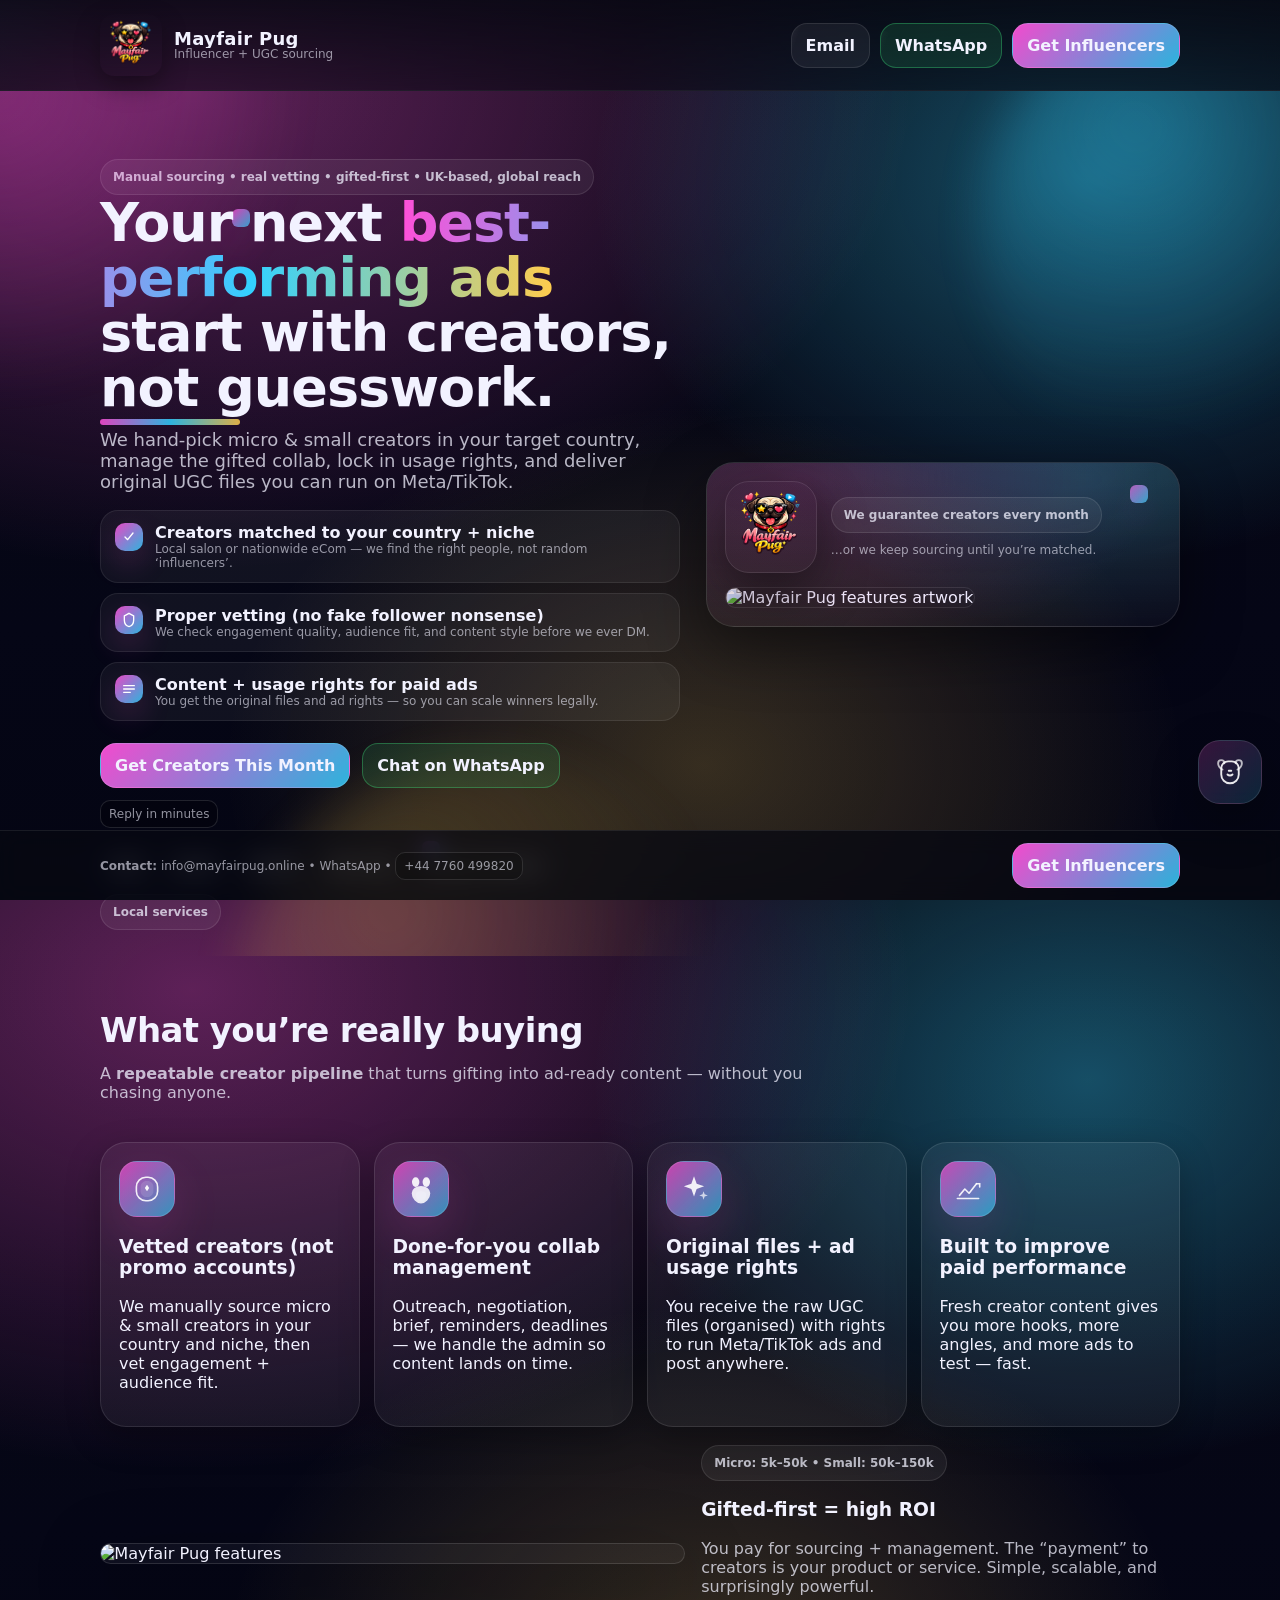
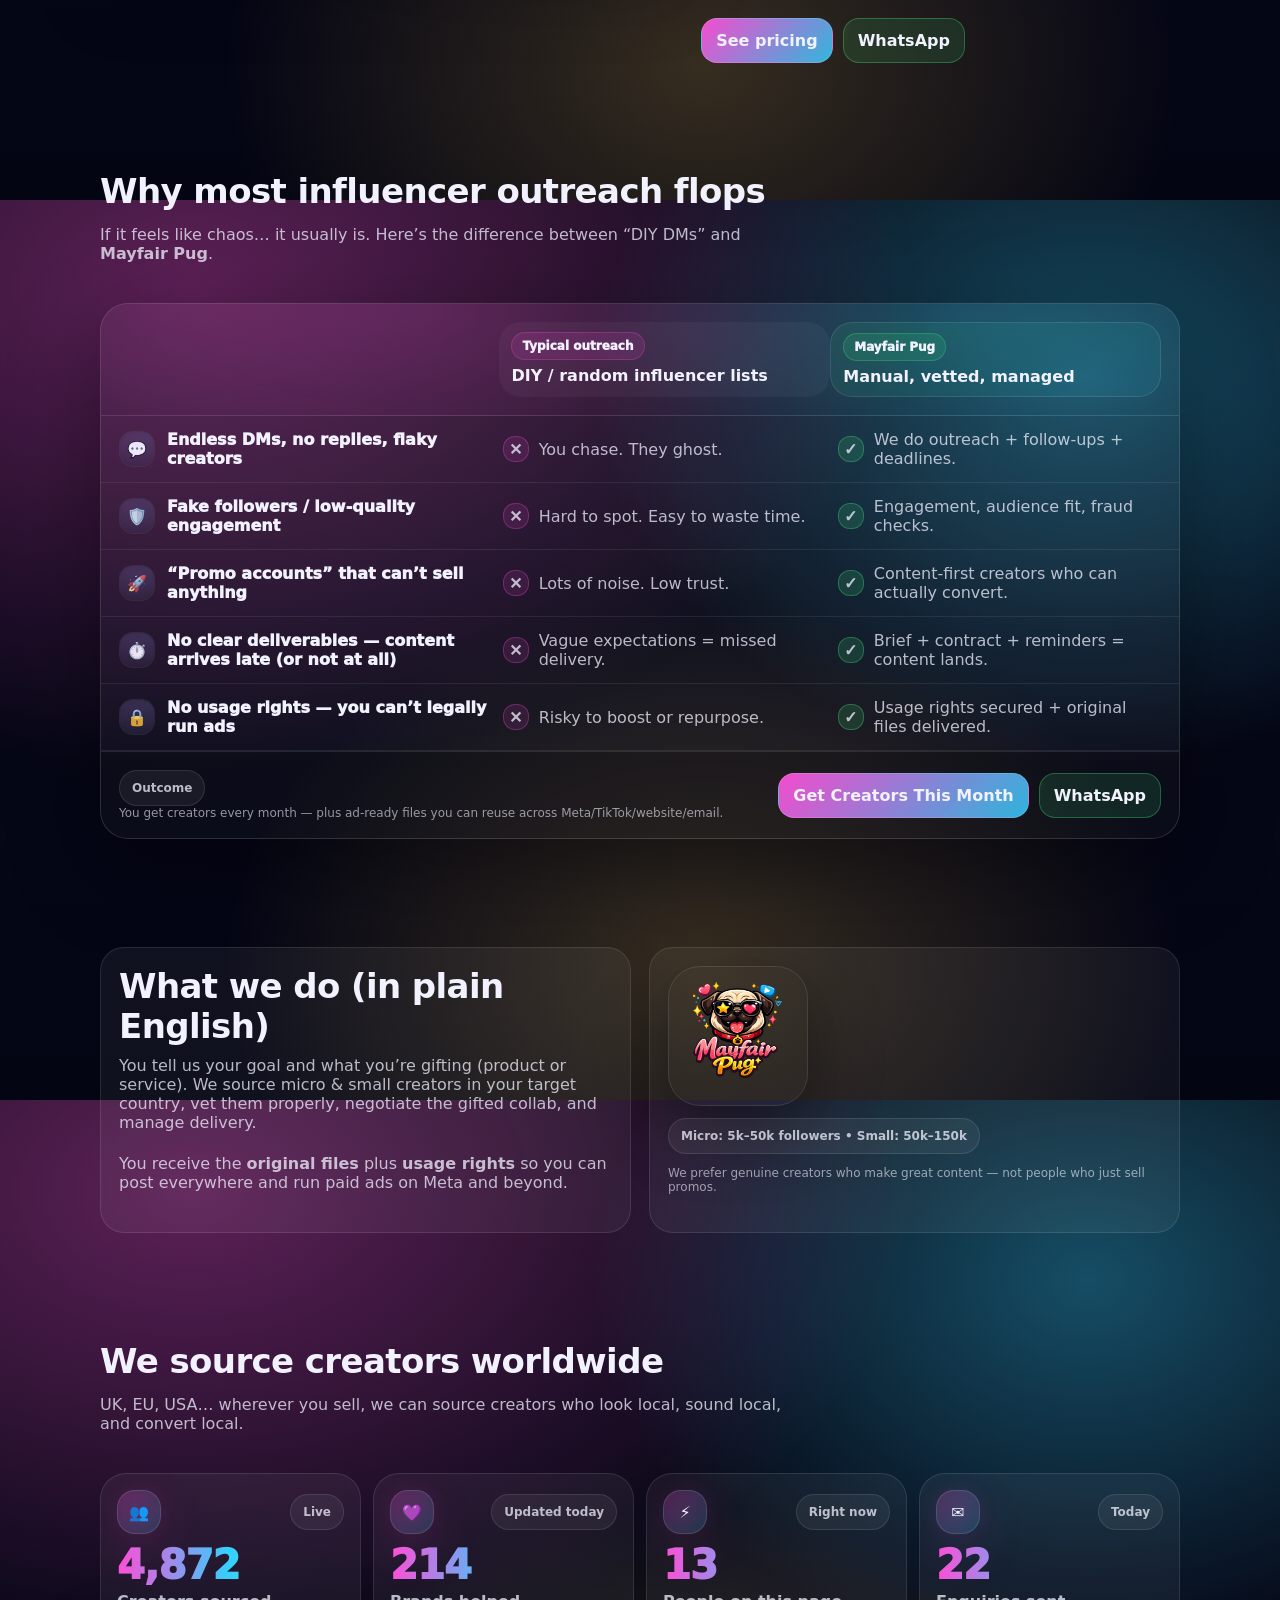
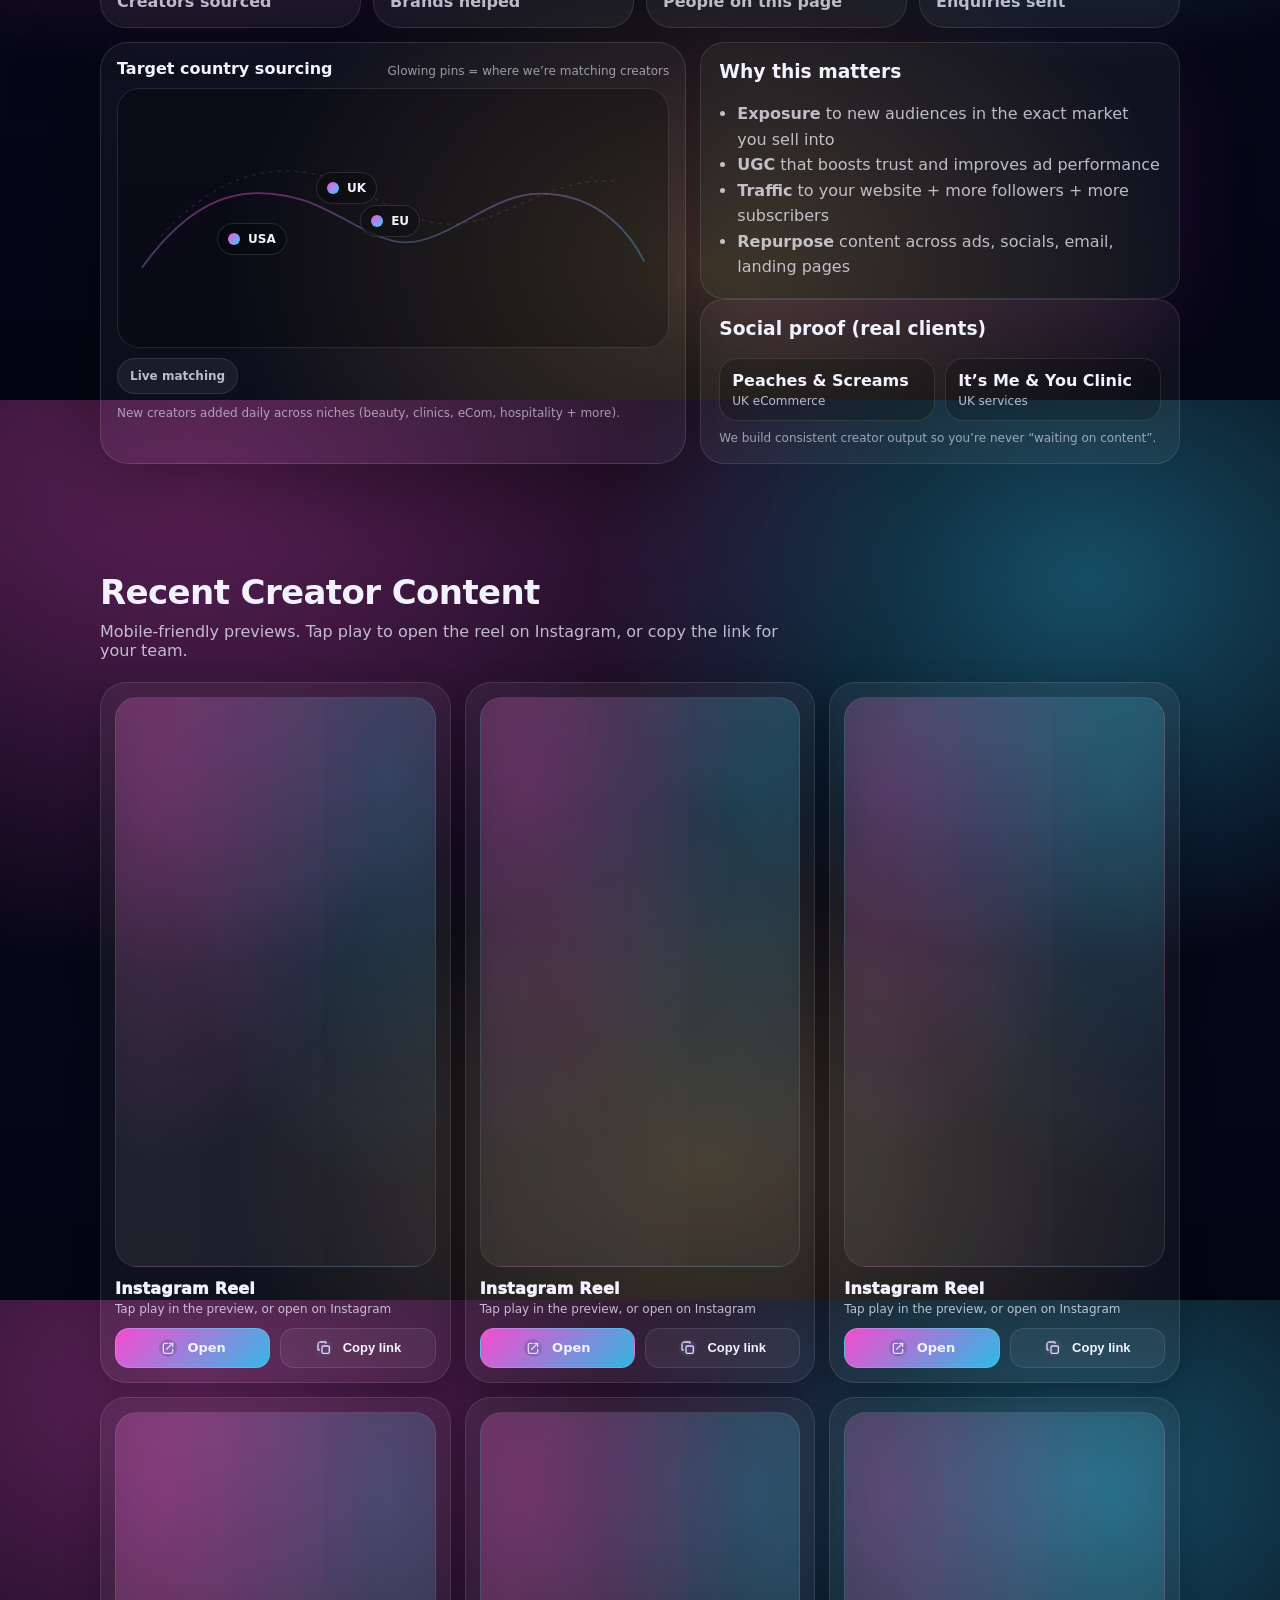
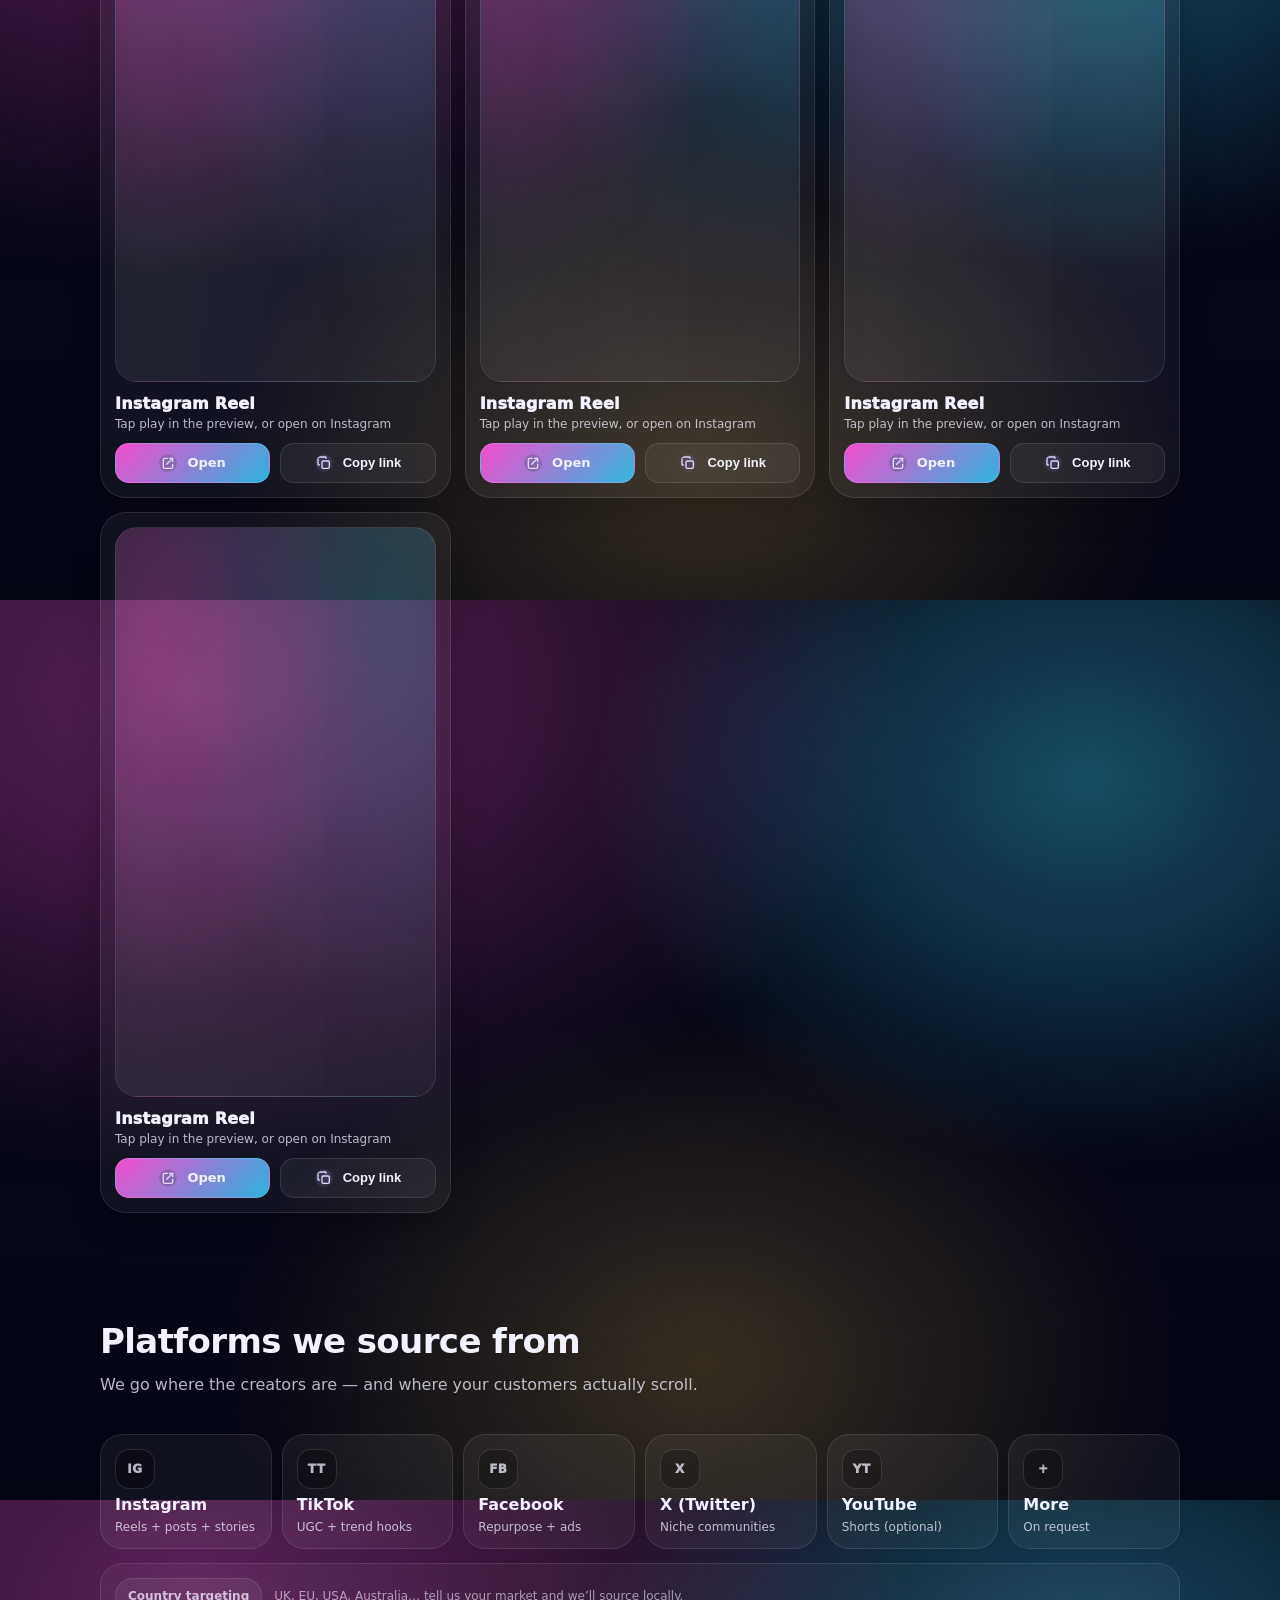
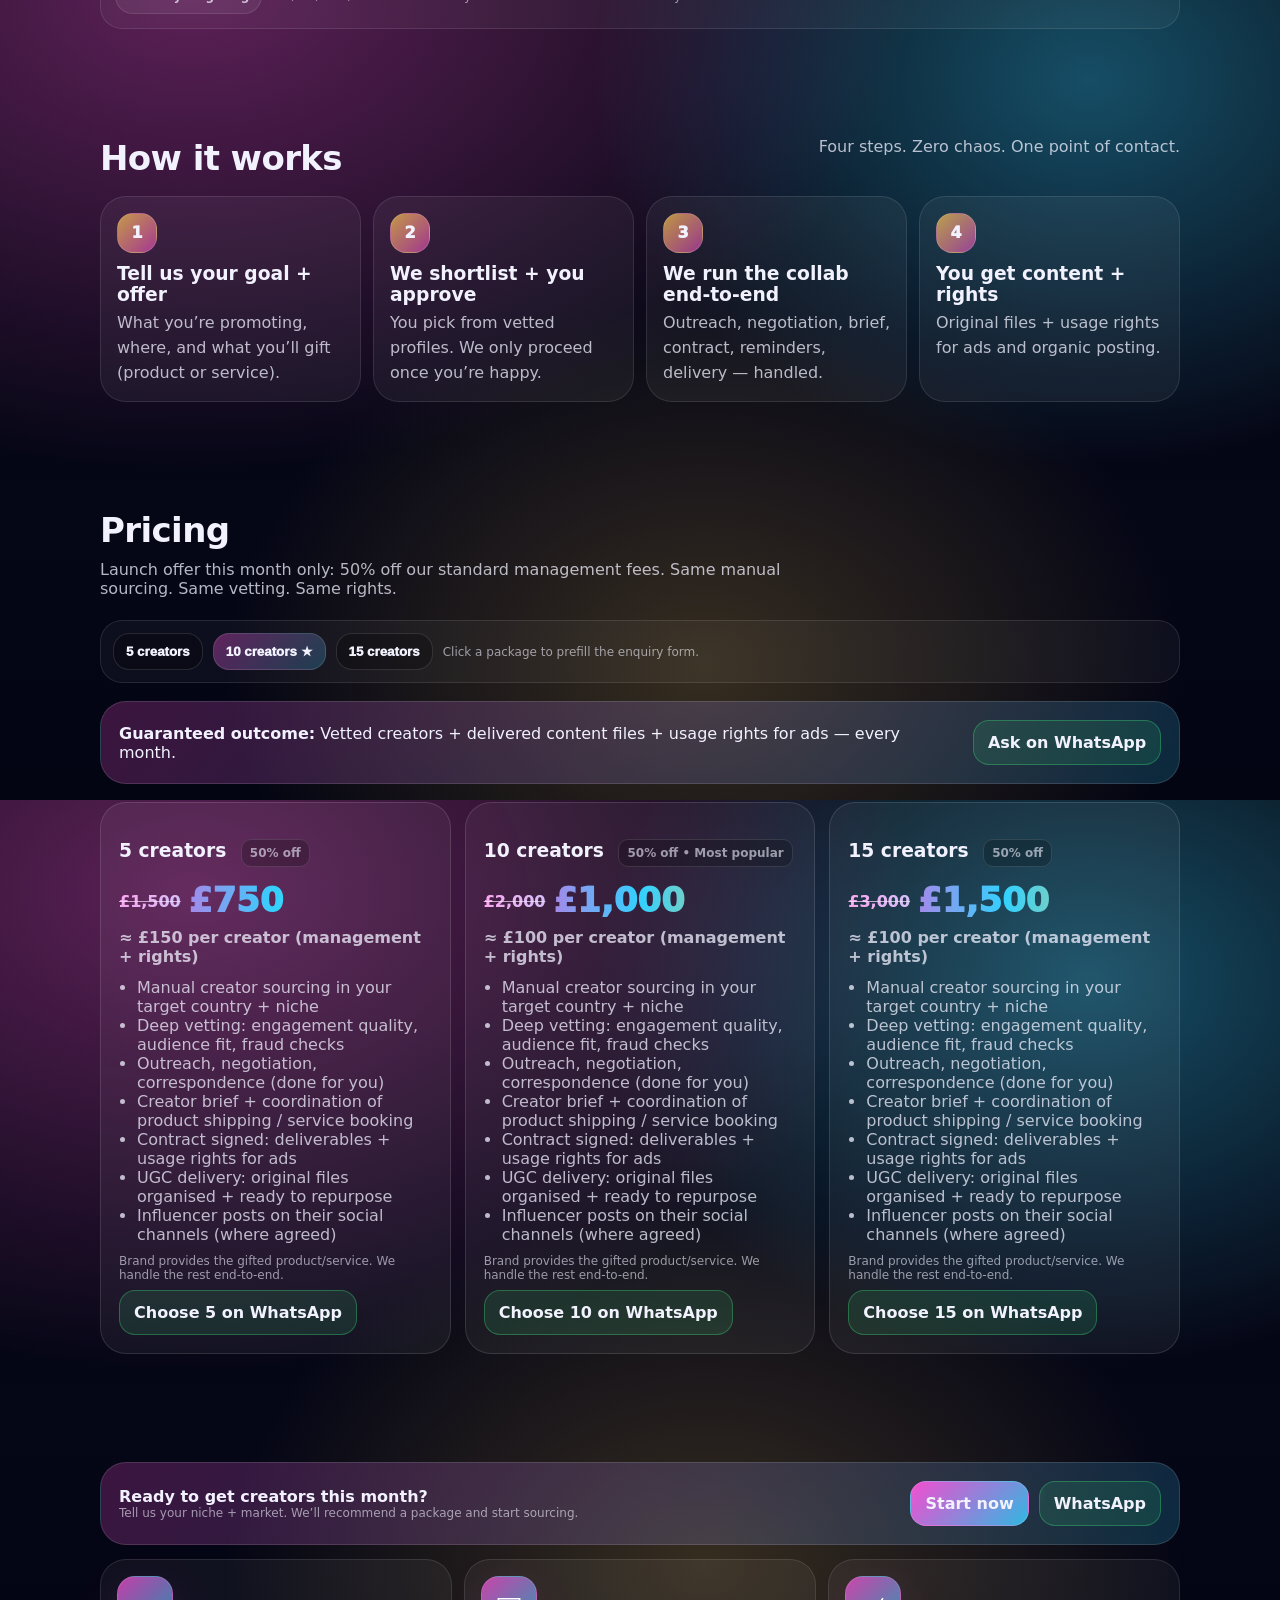
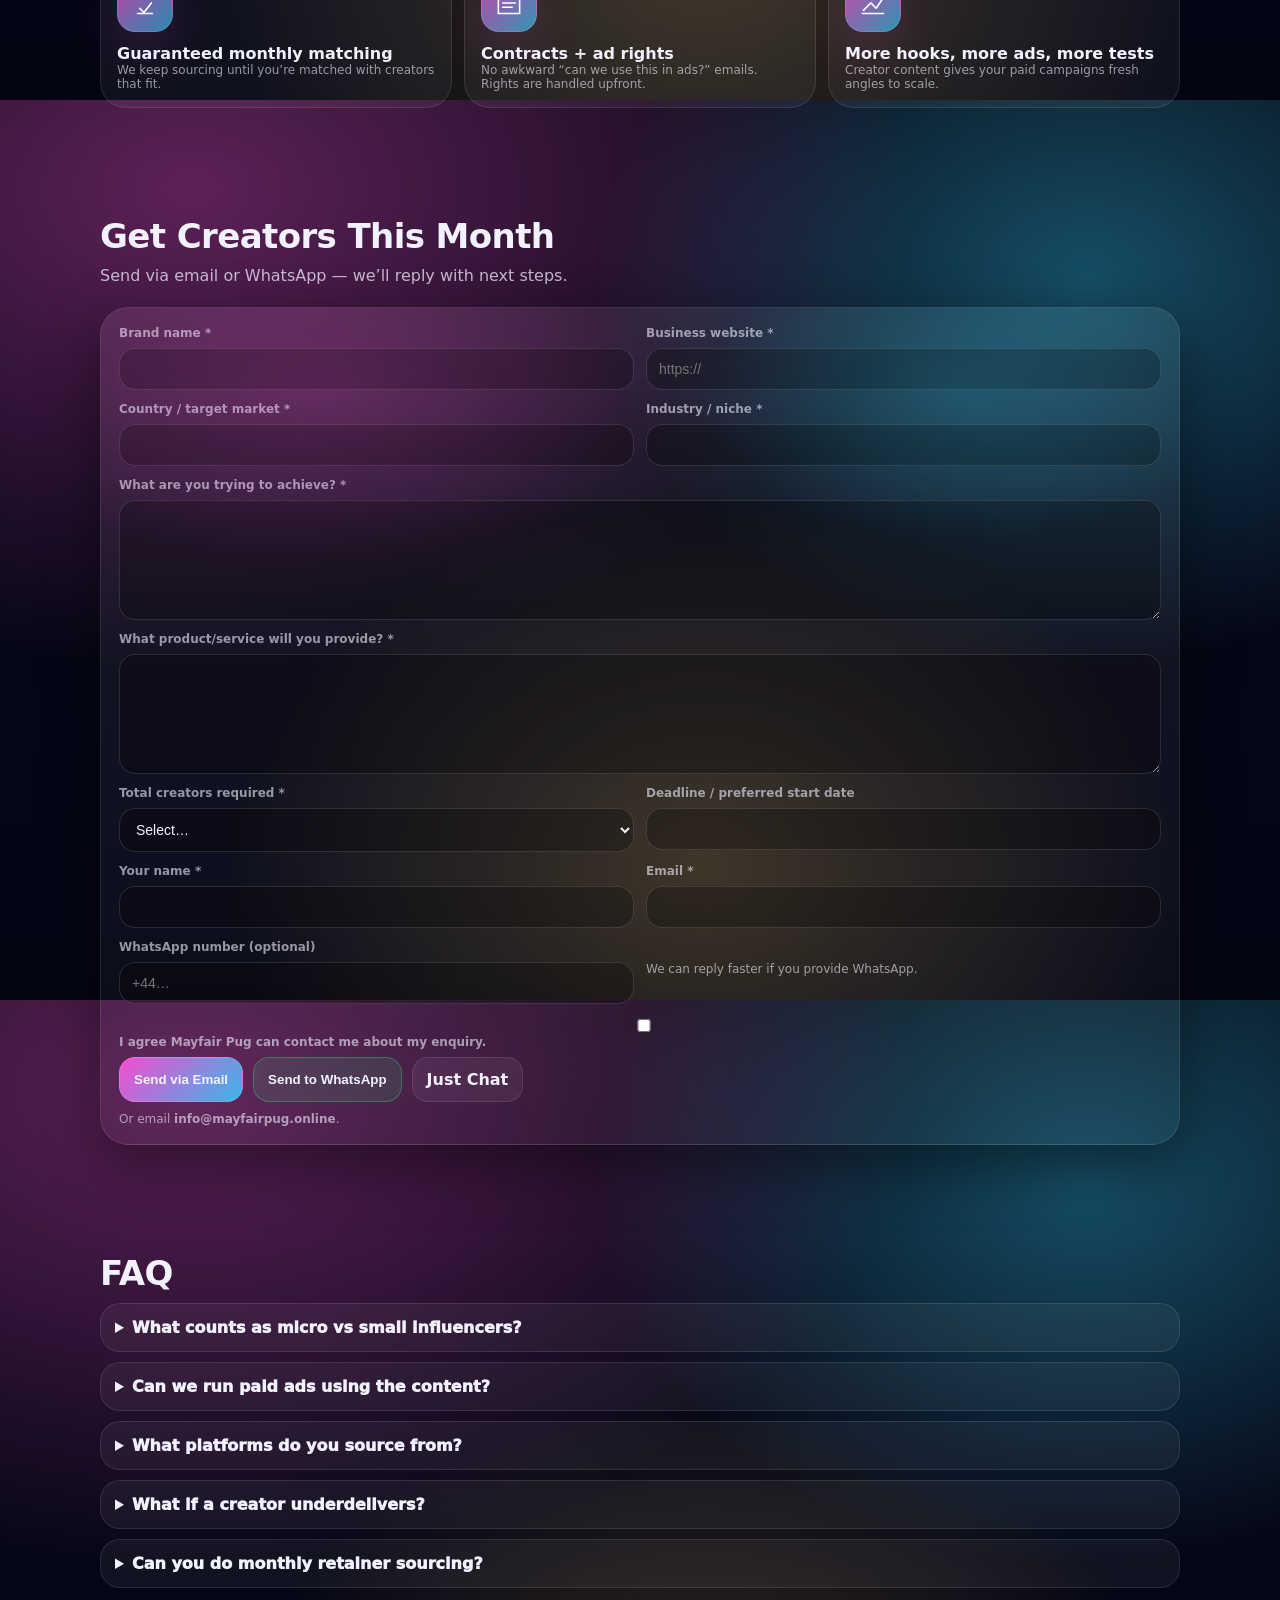
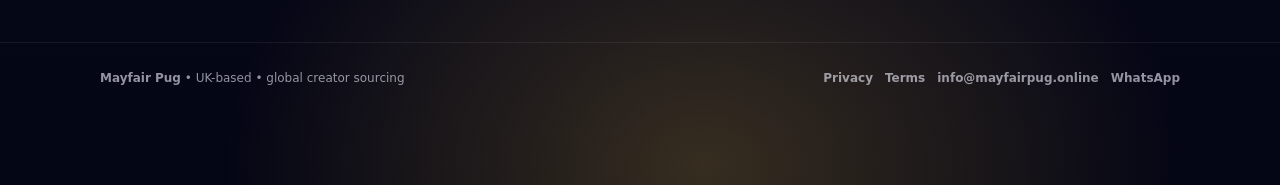
==== commit a21194e0: "Add files via upload" ====
--- a/index.html
+++ b/index.html
@@ -27,7 +27,7 @@
 <div class="nav-actions">
 <a class="btn" href="mailto:info@mayfairpug.online">Email</a>
 <a class="btn whatsapp" href="https://wa.me/447760499820?text=Hi%20Mayfair%20Pug%20%E2%80%94%20I%E2%80%99d%20like%20help%20sourcing%20creators.%20Brand%3A%20%5BBrand%5D%20Website%3A%20%5BURL%5D%20Country%3A%20%5BCountry%5D%20Creators%3A%20%5B5/10/15%5D%20Goal%3A%20%5BGoal%5D" rel="noopener" target="_blank">WhatsApp</a>
-<a class="btn primary" href="#lead-form">Get Influencers</a>
+<a class="btn primary" href="#lead-form">Get&nbsp;Influencers</a>
 </div>
 </div>
 </div>
@@ -793,7 +793,7 @@
 <div class="container">
 <div class="inner">
 <div class="small"><b>Contact:</b> <a href="mailto:info@mayfairpug.online">info@mayfairpug.online</a> • <a href="https://wa.me/447760499820?text=Hi%20Mayfair%20Pug%20%E2%80%94%20I%E2%80%99d%20like%20help%20sourcing%20creators.%20Brand%3A%20%5BBrand%5D%20Website%3A%20%5BURL%5D%20Country%3A%20%5BCountry%5D%20Creators%3A%20%5B5/10/15%5D%20Goal%3A%20%5BGoal%5D" rel="noopener" target="_blank">WhatsApp</a> • <span class="kbd">+44 7760 499820</span></div>
-<a class="btn primary" href="#lead-form">Get Influencers</a>
+<a class="btn primary" href="#lead-form">Get&nbsp;Influencers</a>
 </div>
 </div>
 </div>
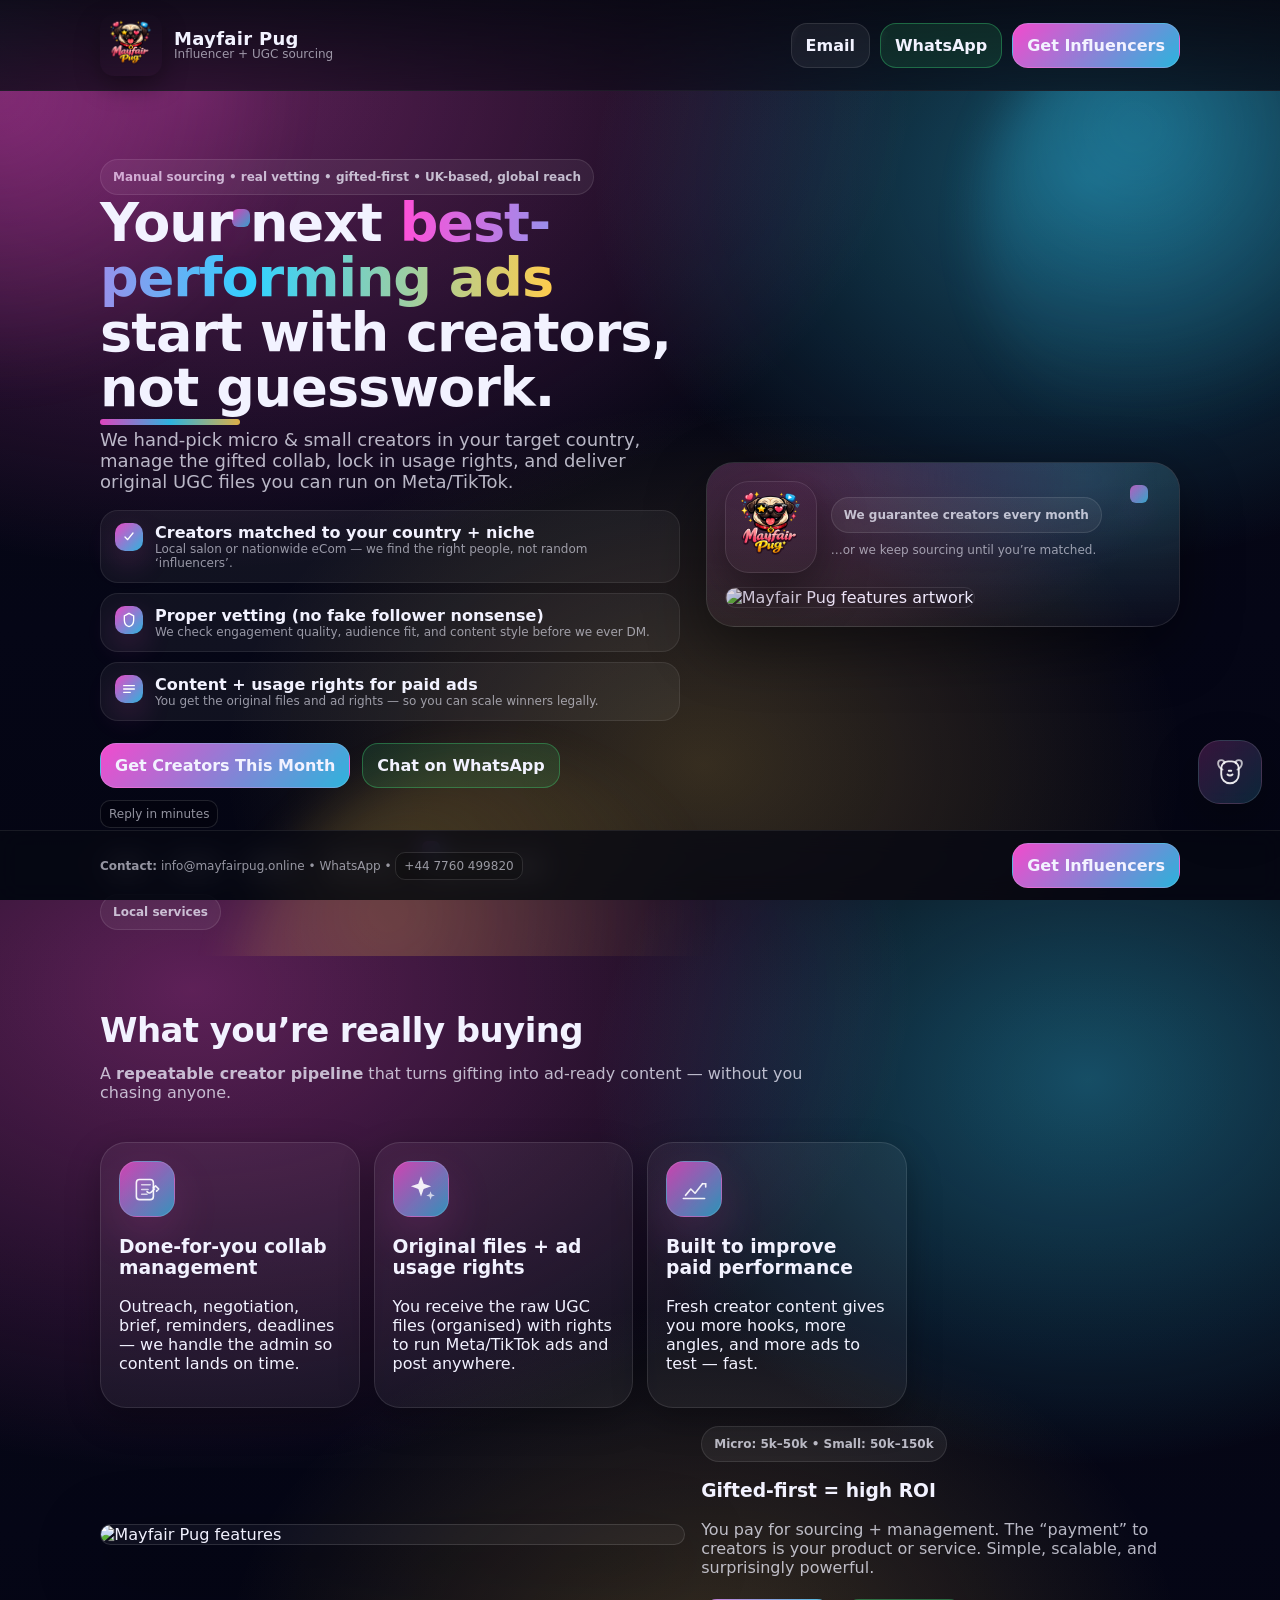
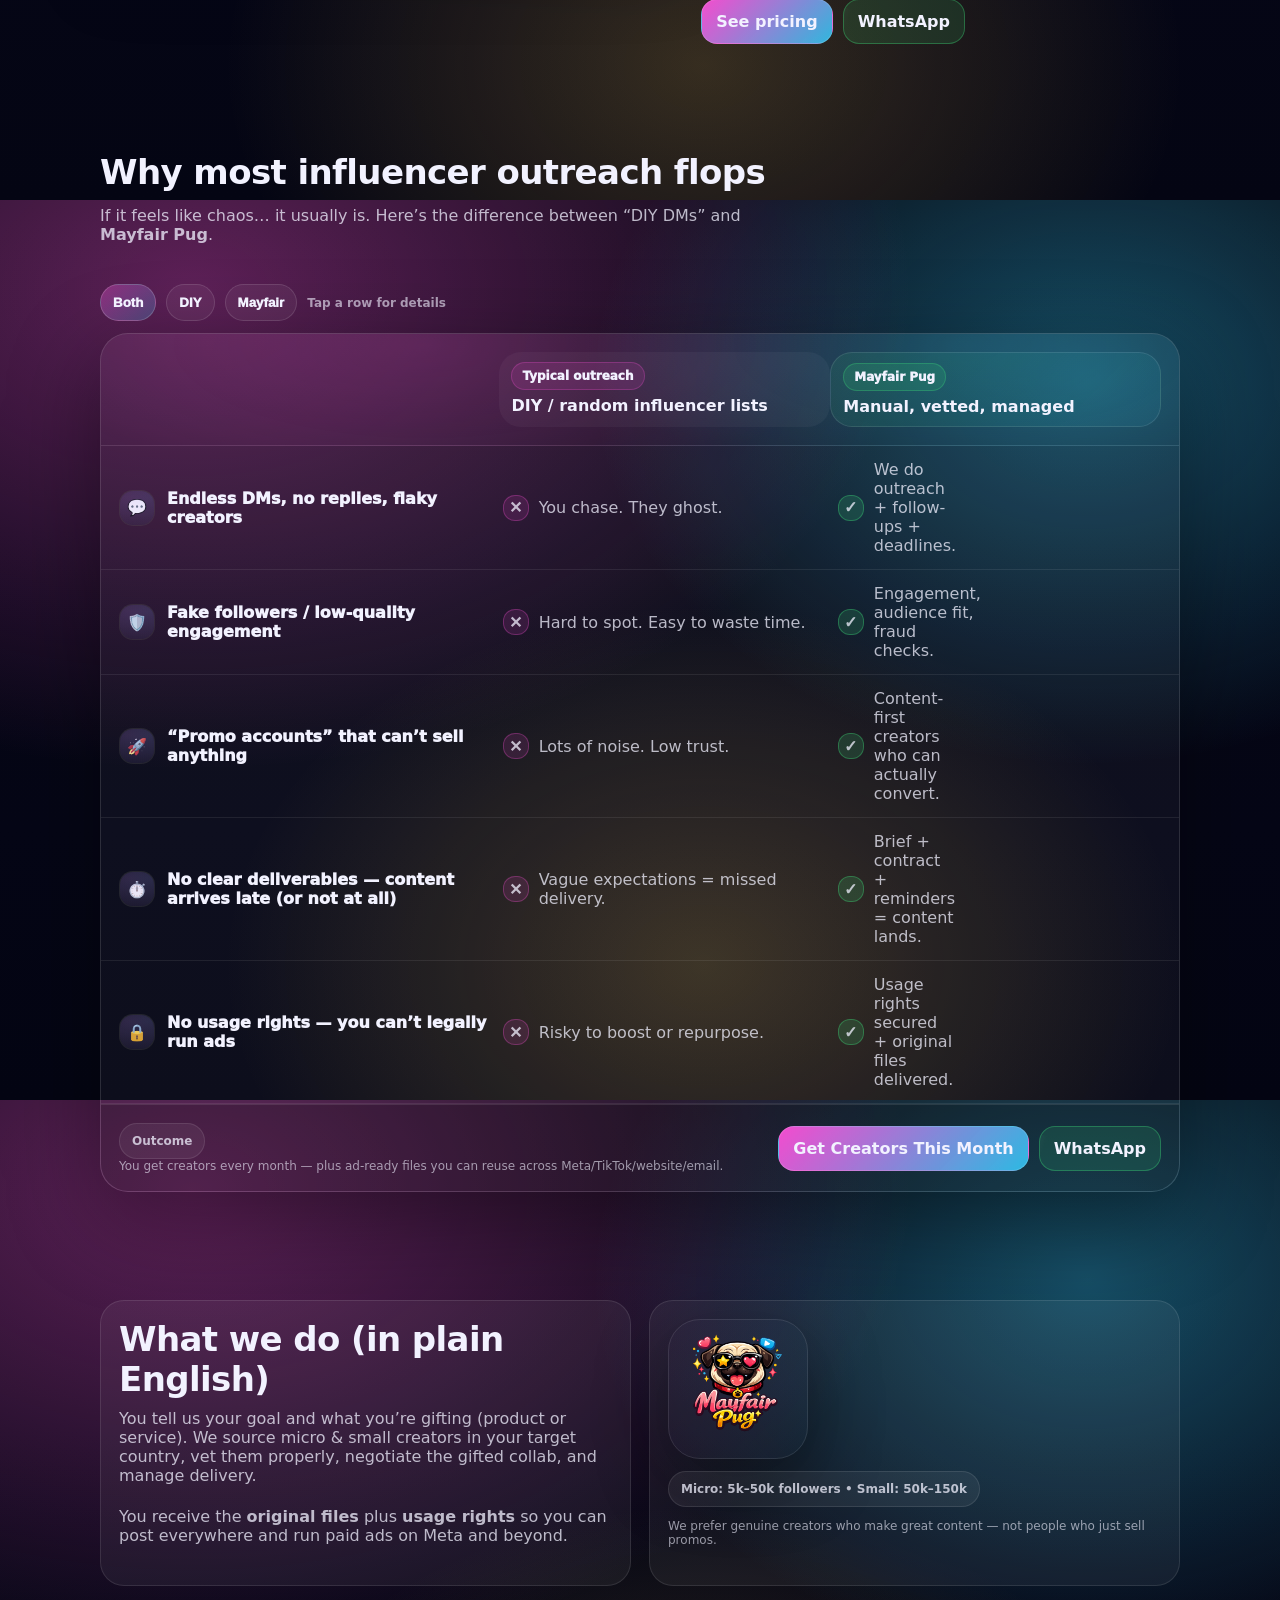
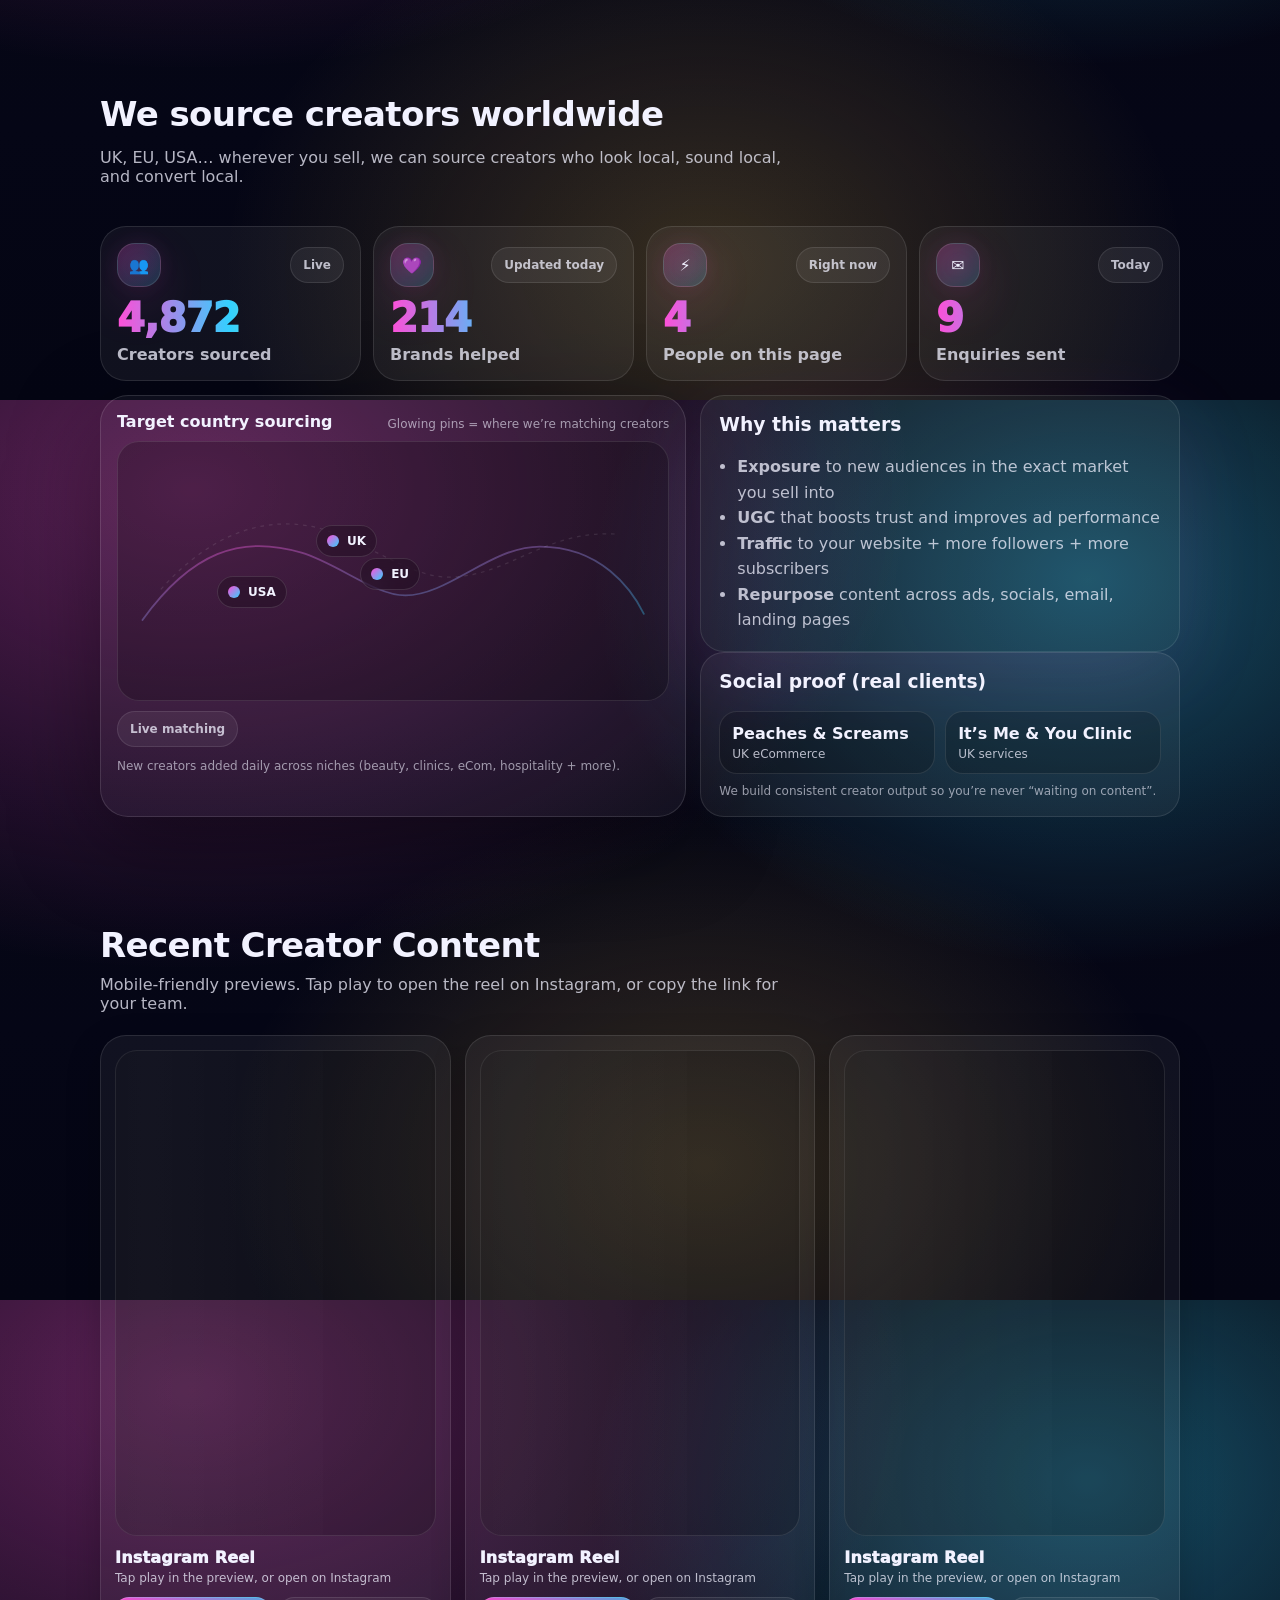
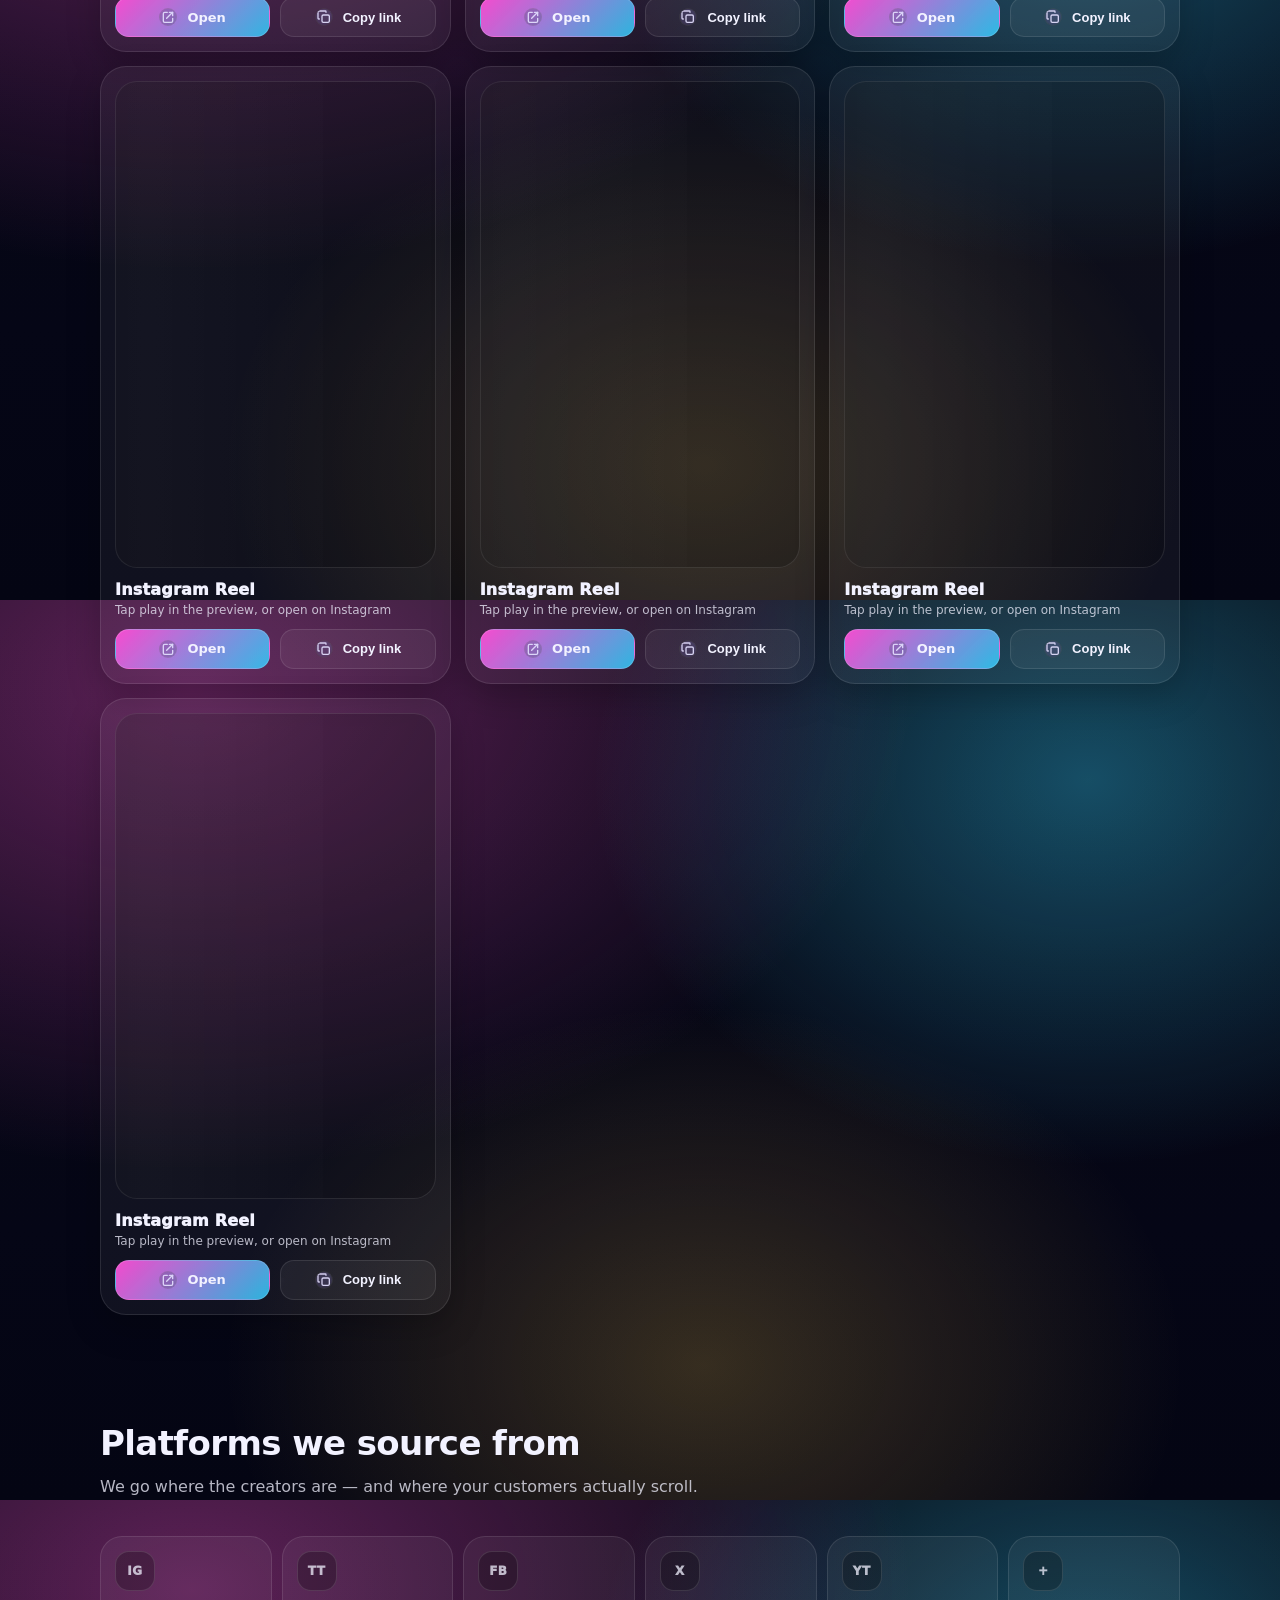
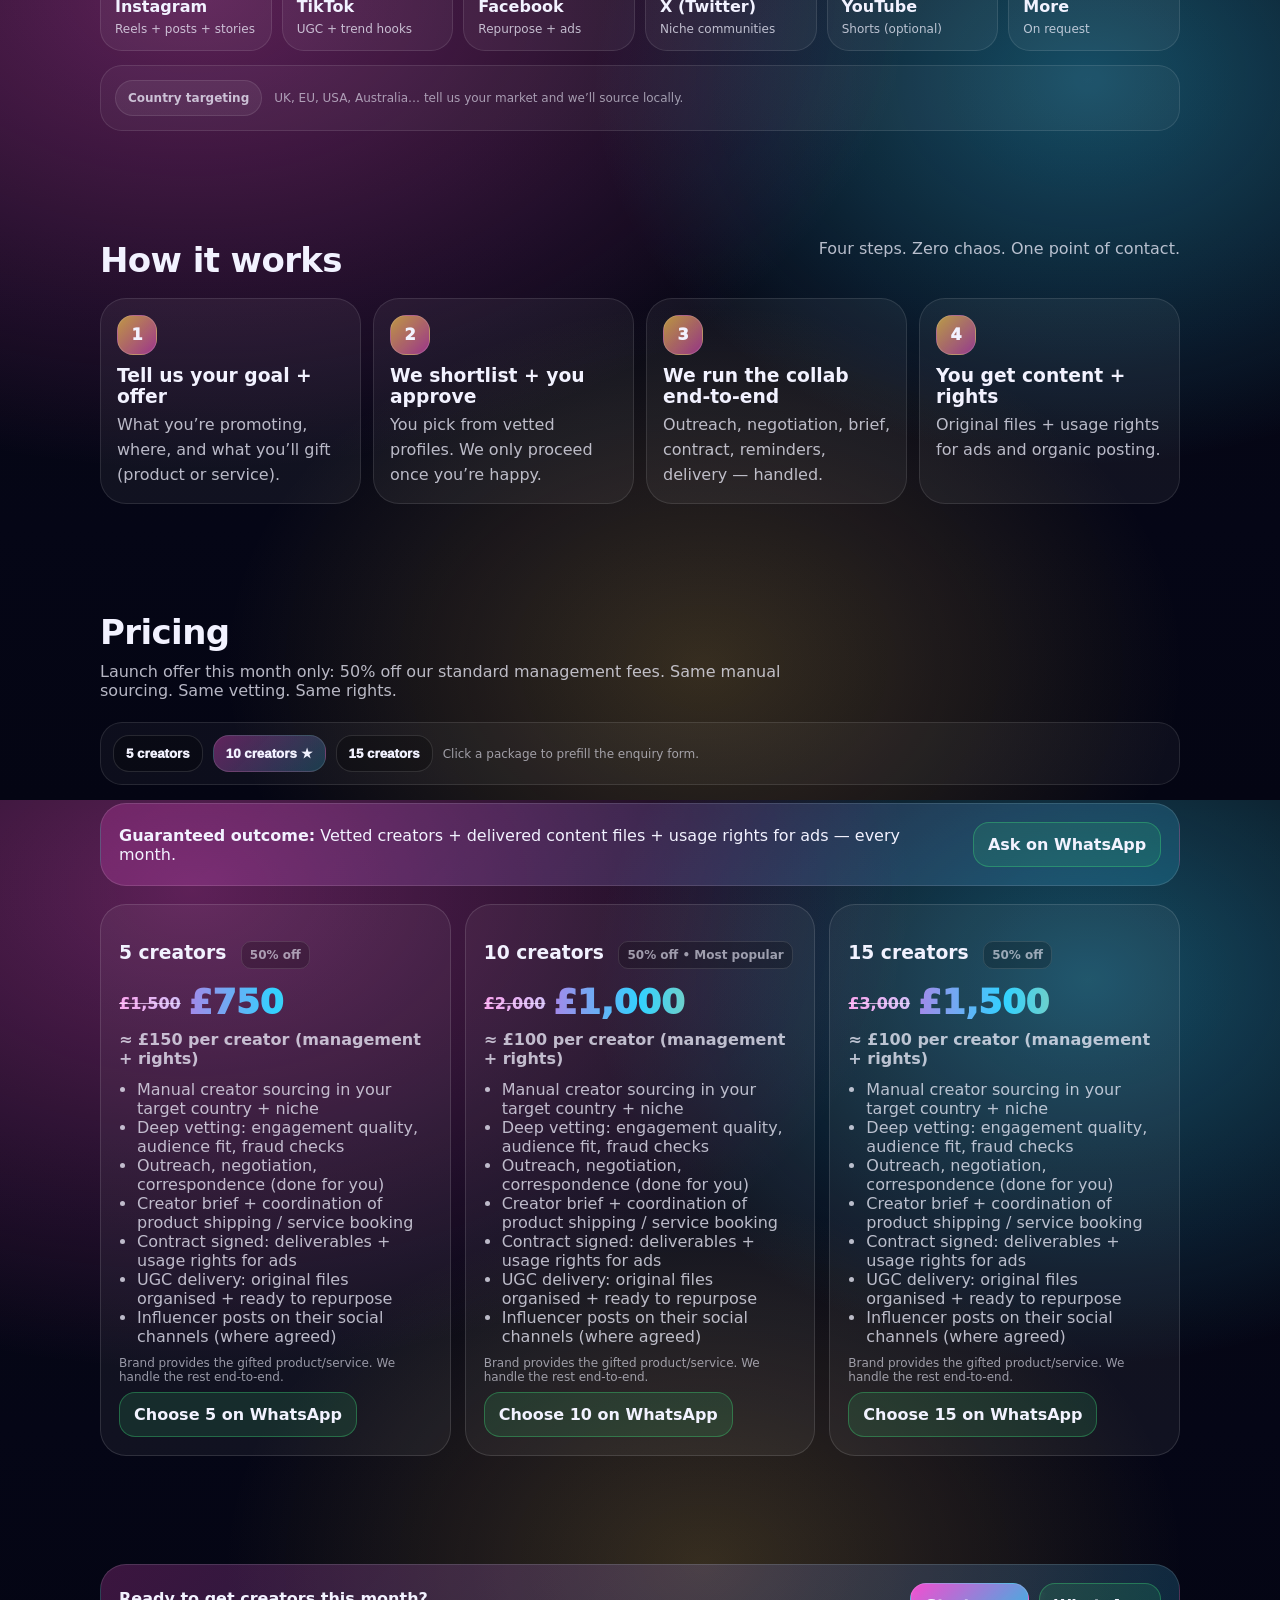
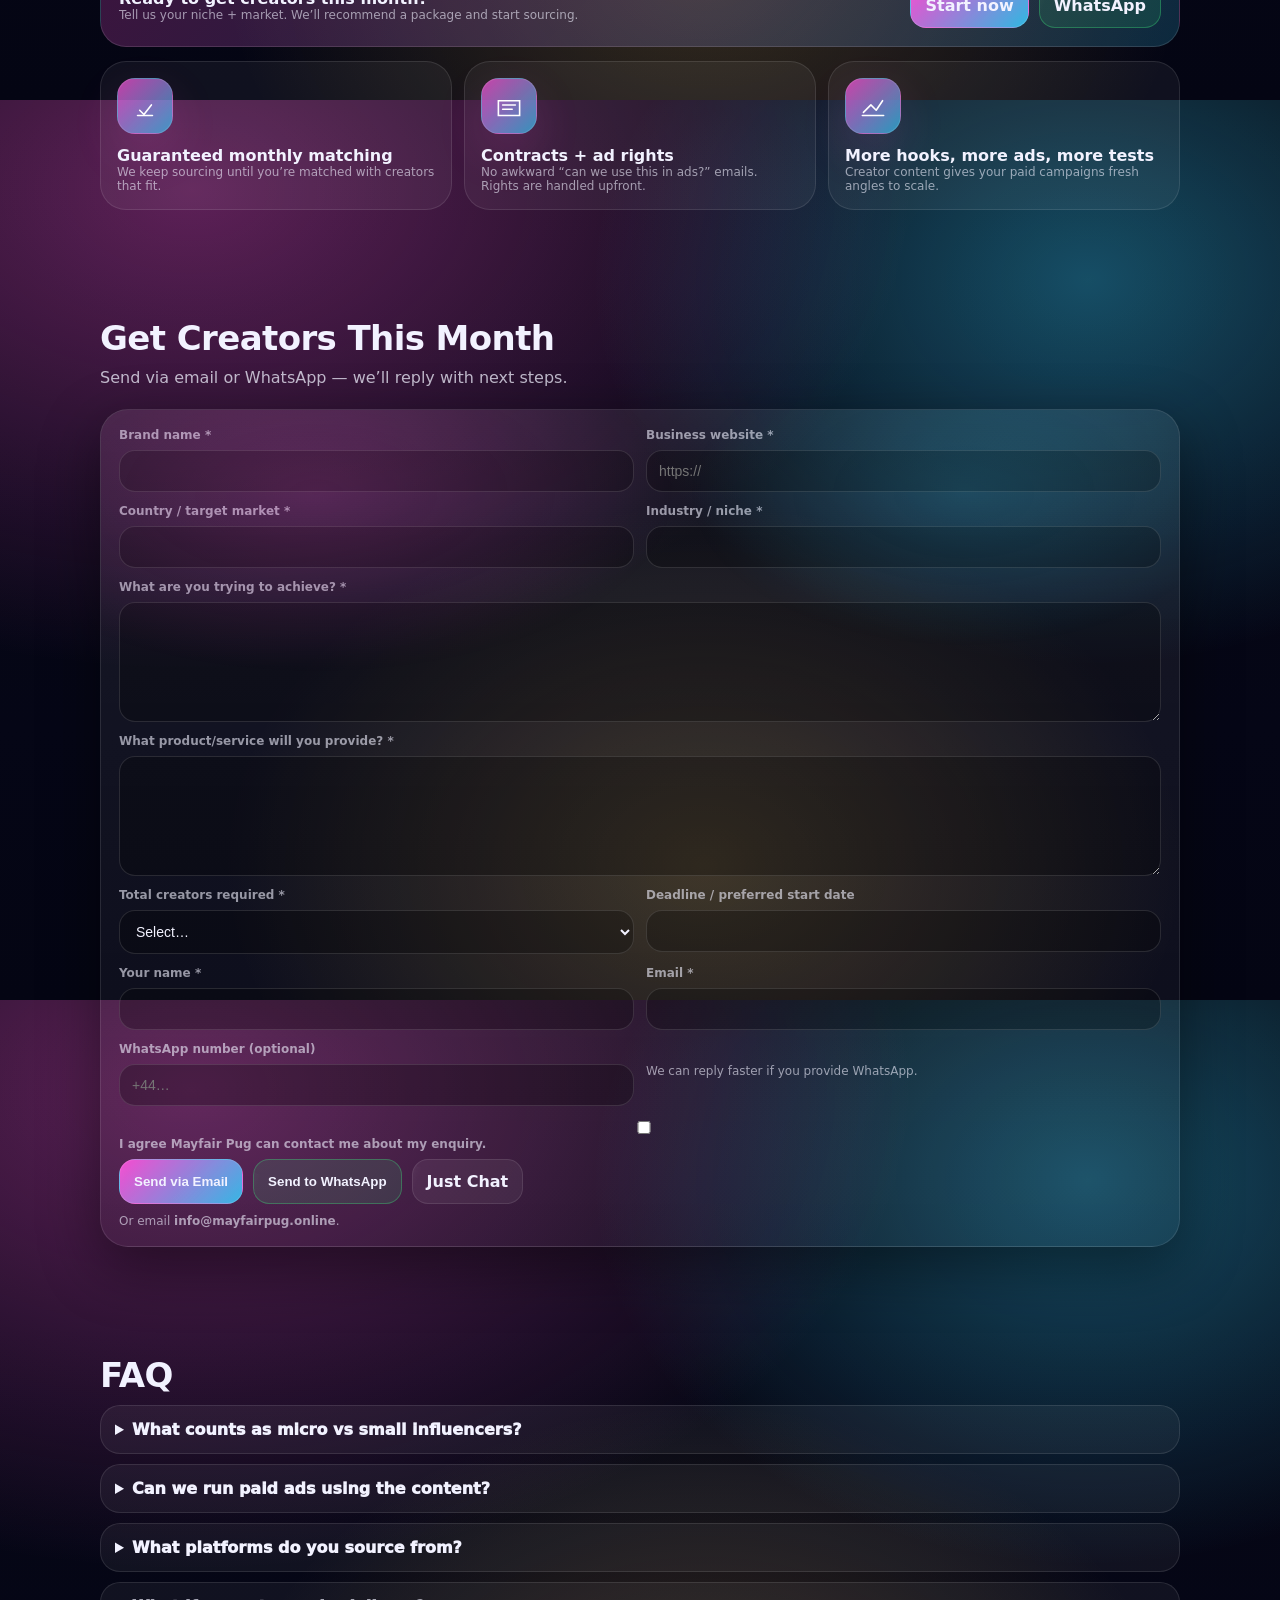
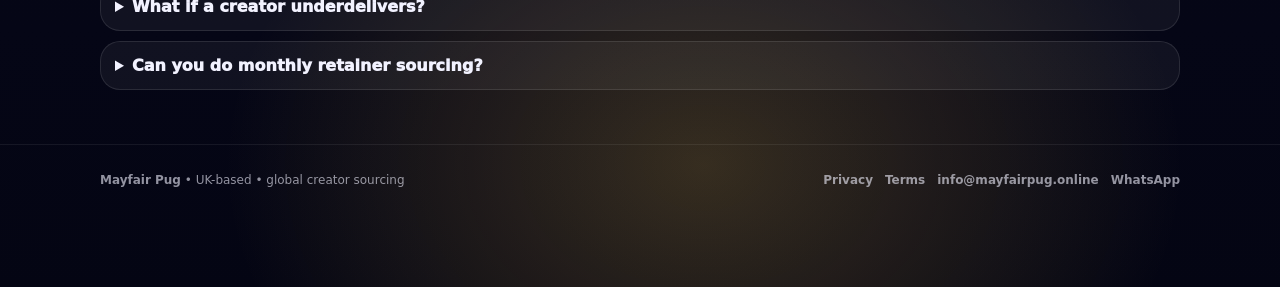
==== commit 9b31aaaf: "Add files via upload" ====
--- a/index.html
+++ b/index.html
@@ -95,23 +95,14 @@
 <div class="showcase">
 <div class="showcard reveal">
 <div class="showicon">
-<!-- Pug collar tag -->
-<svg aria-hidden="true" fill="none" viewbox="0 0 64 64">
-<path d="M12 28c0-10 8-18 18-18h4c10 0 18 8 18 18v8c0 10-8 18-18 18h-4c-10 0-18-8-18-18v-8z" opacity=".9" stroke="white" stroke-width="3"></path>
-<path d="M20 28c0-6 5-11 11-11h2c6 0 11 5 11 11v8c0 6-5 11-11 11h-2c-6 0-11-5-11-11v-8z" fill="white" opacity=".12"></path>
-<path d="M32 24l4 6-4 6-4-6 4-6z" fill="white" opacity=".95"></path>
-</svg>
-</div>
-<h3>Vetted creators (not promo accounts)</h3>
-<p>We manually source micro &amp; small creators in your country and niche, then vet engagement + audience fit.</p>
-</div>
-<div class="showcard reveal">
-<div class="showicon">
-<!-- Paw -->
-<svg aria-hidden="true" fill="none" viewbox="0 0 64 64">
-<path d="M22 28c-4 0-7-4-7-9s3-9 7-9 7 4 7 9-3 9-7 9zm20 0c-4 0-7-4-7-9s3-9 7-9 7 4 7 9-3 9-7 9z" fill="white" opacity=".9"></path>
-<path d="M16 40c0-7 7-12 16-12s16 5 16 12c0 10-9 18-16 18S16 50 16 40z" fill="white" opacity=".85" stroke="white" stroke-width="3"></path>
-<path d="M32 36c-6 0-10 3-10 7 0 7 6 13 10 13s10-6 10-13c0-4-4-7-10-7z" fill="white" opacity=".18"></path>
+<!-- Checklist / handshake -->
+<svg aria-hidden="true" viewBox="0 0 64 64" fill="none">
+  <path d="M18 14h20a6 6 0 0 1 6 6v26a6 6 0 0 1-6 6H18a6 6 0 0 1-6-6V20a6 6 0 0 1 6-6z" stroke="white" stroke-width="3" opacity=".92"/>
+  <path d="M22 24h16" stroke="white" stroke-width="3" stroke-linecap="round" opacity=".7"/>
+  <path d="M22 33h12" stroke="white" stroke-width="3" stroke-linecap="round" opacity=".7"/>
+  <path d="M22 42h10" stroke="white" stroke-width="3" stroke-linecap="round" opacity=".7"/>
+  <path d="M44 30l4-4 6 6-4 4" stroke="white" stroke-width="3" stroke-linecap="round" stroke-linejoin="round" opacity=".9"/>
+  <path d="M46 32l-6 6c-2 2-5 2-7 0l-1-1" stroke="white" stroke-width="3" stroke-linecap="round" stroke-linejoin="round" opacity=".9"/>
 </svg>
 </div>
 <h3>Done-for-you collab management</h3>
@@ -163,7 +154,14 @@
 <h2 class="reveal">Why most influencer outreach flops</h2>
 <p class="lead reveal">If it feels like chaos… it usually is. Here’s the difference between “DIY DMs” and <b>Mayfair Pug</b>.</p>
 </div>
-<div class="compare reveal">
+<div class="compare-controls reveal" aria-label="Comparison controls">
+  <button class="seg on" type="button" data-compare-mode="both">Both</button>
+  <button class="seg" type="button" data-compare-mode="diy">DIY</button>
+  <button class="seg" type="button" data-compare-mode="mayfair">Mayfair</button>
+  <span class="compare-hint">Tap a row for details</span>
+</div>
+
+<div class="compare reveal" data-mode="both">
 <div class="compare-head">
 <div></div>
 <div class="compare-col bad">
@@ -181,28 +179,58 @@
 </div>
 <div class="compare-row">
 <div class="compare-label"><span class="ico i-chat"></span>Endless DMs, no replies, flaky creators</div>
-<div class="compare-cell bad"><span class="mark x"></span> You chase. They ghost.</div>
-<div class="compare-cell good"><span class="mark check"></span> We do outreach + follow-ups + deadlines.</div>
+<div class="compare-cell bad" data-col="DIY"><span class="mark x"></span> You chase. They ghost.</div>
+<div class="compare-cell good" data-col="Mayfair"><span class="mark check"></span> We do outreach + follow-ups + deadlines.<div class="compare-more" aria-hidden="true">
+  <div class="more-grid">
+    <div><span class="mini-tag">DIY</span><span class="more-text">Manual outreach is messy without follow‑ups and a system.</span></div>
+    <div><span class="mini-tag good">Mayfair</span><span class="more-text">We outreach, follow up, set deadlines, and keep the pipeline moving.</span></div>
+  </div>
+</div>
+</div>
 </div>
 <div class="compare-row">
 <div class="compare-label"><span class="ico i-shield"></span>Fake followers / low-quality engagement</div>
-<div class="compare-cell bad"><span class="mark x"></span> Hard to spot. Easy to waste time.</div>
-<div class="compare-cell good"><span class="mark check"></span> Engagement, audience fit, fraud checks.</div>
+<div class="compare-cell bad" data-col="DIY"><span class="mark x"></span> Hard to spot. Easy to waste time.</div>
+<div class="compare-cell good" data-col="Mayfair"><span class="mark check"></span> Engagement, audience fit, fraud checks.<div class="compare-more" aria-hidden="true">
+  <div class="more-grid">
+    <div><span class="mini-tag">DIY</span><span class="more-text">Hard to spot fraud quickly when you’re scanning profiles at speed.</span></div>
+    <div><span class="mini-tag good">Mayfair</span><span class="more-text">We vet engagement quality + audience fit before anyone is approved.</span></div>
+  </div>
+</div>
+</div>
 </div>
 <div class="compare-row">
 <div class="compare-label"><span class="ico i-rocket"></span>“Promo accounts” that can’t sell anything</div>
-<div class="compare-cell bad"><span class="mark x"></span> Lots of noise. Low trust.</div>
-<div class="compare-cell good"><span class="mark check"></span> Content-first creators who can actually convert.</div>
+<div class="compare-cell bad" data-col="DIY"><span class="mark x"></span> Lots of noise. Low trust.</div>
+<div class="compare-cell good" data-col="Mayfair"><span class="mark check"></span> Content-first creators who can actually convert.<div class="compare-more" aria-hidden="true">
+  <div class="more-grid">
+    <div><span class="mini-tag">DIY</span><span class="more-text">Lots of accounts exist only to sell promos, not to influence.</span></div>
+    <div><span class="mini-tag good">Mayfair</span><span class="more-text">We prioritise content-first creators that look natural and convert.</span></div>
+  </div>
+</div>
+</div>
 </div>
 <div class="compare-row">
 <div class="compare-label"><span class="ico i-clock"></span>No clear deliverables — content arrives late (or not at all)</div>
-<div class="compare-cell bad"><span class="mark x"></span> Vague expectations = missed delivery.</div>
-<div class="compare-cell good"><span class="mark check"></span> Brief + contract + reminders = content lands.</div>
+<div class="compare-cell bad" data-col="DIY"><span class="mark x"></span> Vague expectations = missed delivery.</div>
+<div class="compare-cell good" data-col="Mayfair"><span class="mark check"></span> Brief + contract + reminders = content lands.<div class="compare-more" aria-hidden="true">
+  <div class="more-grid">
+    <div><span class="mini-tag">DIY</span><span class="more-text">Without a brief and checkpoints, delivery slips (or never happens).</span></div>
+    <div><span class="mini-tag good">Mayfair</span><span class="more-text">Briefs, reminders, and agreements — so content lands on time.</span></div>
+  </div>
+</div>
+</div>
 </div>
 <div class="compare-row">
 <div class="compare-label"><span class="ico i-lock"></span>No usage rights — you can’t legally run ads</div>
-<div class="compare-cell bad"><span class="mark x"></span> Risky to boost or repurpose.</div>
-<div class="compare-cell good"><span class="mark check"></span> Usage rights secured + original files delivered.</div>
+<div class="compare-cell bad" data-col="DIY"><span class="mark x"></span> Risky to boost or repurpose.</div>
+<div class="compare-cell good" data-col="Mayfair"><span class="mark check"></span> Usage rights secured + original files delivered.<div class="compare-more" aria-hidden="true">
+  <div class="more-grid">
+    <div><span class="mini-tag">DIY</span><span class="more-text">Even great content can’t be boosted without rights.</span></div>
+    <div><span class="mini-tag good">Mayfair</span><span class="more-text">We secure usage rights + deliver original files you can run as ads.</span></div>
+  </div>
+</div>
+</div>
 </div>
 <div class="compare-foot">
 <div class="foot-left">
@@ -800,5 +828,7 @@
 <script src="script.js"></script>
 
 <button aria-label="Back to top" class="btt" id="backToTop" title="Back to top"><span class="btt-ico" aria-hidden="true"><svg viewBox="0 0 24 24" fill="none"><path d="M12 5l7 7-1.4 1.4L13 8.8V20h-2V8.8L6.4 13.4 5 12l7-7z" fill="currentColor"/></svg></span></button>
+
+<div id="toastStack" class="toast-stack" aria-live="polite" aria-atomic="true"></div>
 </body>
 </html>
--- a/styles.css
+++ b/styles.css
@@ -1461,3 +1461,304 @@
 /* Back to top arrow */
 .btt-ico{ display:inline-flex; width:20px; height:20px; align-items:center; justify-content:center; }
 .btt-ico svg{ width:20px; height:20px; }
+
+
+/* ===========================
+   Mobile polish & layout fixes
+   =========================== */
+
+/* Fix selector typos from earlier builds */
+.stickybar{
+  position:fixed;
+  left:0; right:0; bottom:0;
+  z-index:60;
+  background: rgba(7,8,18,.78);
+  backdrop-filter: blur(12px);
+  border-top: 1px solid rgba(255,255,255,.08);
+  padding-bottom: var(--safe-b);
+}
+.stickybar .inner{
+  display:flex;
+  align-items:center;
+  justify-content:space-between;
+  gap:12px;
+  padding:12px 0;
+}
+
+/* Back-to-top: always a crisp arrow icon */
+.btt svg{ width:20px; height:20px; display:block; }
+.btt .btt-ico{ display:grid; place-items:center; }
+
+/* Instagram cards: prevent distortion + make embed tall enough on phones */
+.ig-embed{
+  aspect-ratio: auto;
+  height: clamp(440px, 46vw, 560px);
+}
+@media(max-width:560px){
+  .ig-embed{ height: 540px; }
+  .ig-actions{ flex-wrap:nowrap; }
+  .ig-actions .btn{
+    flex:1 1 0;
+    min-width:0;
+    justify-content:center;
+    white-space:nowrap;
+    padding:10px 12px;
+  }
+  .ig-title{ font-size:18px; }
+  .ig-sub{ font-size:13px; }
+}
+
+/* Header: keep single-line + reduce clutter on mobile */
+@media(max-width:560px){
+  .brand img{ width:34px; height:34px; }
+  .brand .name span{ display:none; }
+  .nav-actions .btn:not(.whatsapp){ display:none; }
+  .nav-actions .btn.whatsapp{ padding:10px 12px; font-size:13px; white-space:nowrap; }
+}
+
+/* Sticky footer: one-line contact + one-line CTA button */
+@media(max-width:560px){
+  .stickybar .inner{ gap:10px; padding:10px 0; flex-wrap:nowrap; }
+  .stickybar .small{
+    flex:1 1 auto;
+    min-width:0;
+    white-space:nowrap;
+    overflow:hidden;
+    text-overflow:ellipsis;
+    font-size:12px;
+    line-height:1.2;
+    opacity:.9;
+  }
+  .stickybar .small .kbd{ display:none; } /* hide phone chip to prevent wrap */
+  .stickybar .btn.primary{
+    flex:0 0 auto;
+    white-space:nowrap;
+    padding:10px 12px;
+    font-size:13px;
+    border-radius:16px;
+  }
+
+  /* Back-to-top placement above sticky footer */
+  .btt{ bottom:84px; width:44px; height:44px; border-radius:14px; }
+}
+
+/* Comparison table: avoid squish — allow smooth horizontal scroll on mobile */
+@media(max-width:560px){
+  .compare{
+    overflow-x:auto;
+    -webkit-overflow-scrolling: touch;
+  }
+  .compare-head,
+  .compare-row{
+    min-width: 720px;
+  }
+}
+
+
+
+/* =========================================
+   Polishing pass: IG previews taller, compare interactivity, live toasts
+   ========================================= */
+
+/* Instagram preview sizing */
+.ig-grid{
+  display:grid;
+  grid-template-columns: repeat(3, 1fr);
+  gap:14px;
+}
+@media(max-width:980px){ .ig-grid{ grid-template-columns: repeat(2,1fr);} }
+@media(max-width:560px){ .ig-grid{ grid-template-columns: 1fr; gap:12px; } }
+
+.ig-card{
+  border-radius: 26px;
+}
+.ig-embed{
+  /* make the preview area feel like a reel */
+  height: clamp(320px, 38vw, 520px);
+  border-radius: 22px;
+  overflow:hidden;
+  border:1px solid rgba(255,255,255,.10);
+  background: rgba(0,0,0,.18);
+}
+.ig-frame{
+  width:100%;
+  height:100%;
+  border:0;
+  display:block;
+}
+@media(max-width:560px){
+  .ig-embed{
+    height: clamp(420px, 96vw, 620px);
+    border-radius: 22px;
+  }
+}
+
+.ig-actions{
+  display:flex;
+  gap:10px;
+}
+.ig-actions .btn{
+  flex:1;
+  min-width:0;
+  justify-content:center;
+}
+.ig-actions .btn .ico{
+  width:18px; height:18px;
+  display:inline-flex;
+  align-items:center;
+  justify-content:center;
+  opacity:.95;
+}
+
+/* Compare controls + fun interactions */
+.compare-controls{
+  display:flex;
+  align-items:center;
+  gap:10px;
+  flex-wrap:wrap;
+  margin: 0 0 12px;
+}
+.seg{
+  appearance:none;
+  border:1px solid rgba(255,255,255,.12);
+  background: rgba(255,255,255,.05);
+  color: var(--text);
+  padding:10px 12px;
+  border-radius: 999px;
+  font-weight:1000;
+  cursor:pointer;
+  transition: transform .18s ease, background .18s ease, border-color .18s ease;
+}
+.seg:hover{ transform: translateY(-1px); background: rgba(255,255,255,.08); border-color: rgba(255,255,255,.18); }
+.seg.on{
+  background: linear-gradient(135deg, rgba(255,79,216,.35), rgba(50,209,255,.22));
+  border-color: rgba(255,255,255,.18);
+}
+.compare-hint{
+  color: var(--muted2);
+  font-weight:900;
+  font-size:12px;
+}
+@media(max-width:560px){
+  .compare-hint{ width:100%; }
+}
+
+/* Mode filtering */
+.compare[data-mode="diy"] .compare-cell.good,
+.compare[data-mode="diy"] .compare-col.good{ display:none; }
+.compare[data-mode="mayfair"] .compare-cell.bad,
+.compare[data-mode="mayfair"] .compare-col.bad{ display:none; }
+
+/* Tap-to-expand details */
+.compare-row{
+  cursor:pointer;
+  position:relative;
+}
+.compare-row:active{ transform: translateY(1px); }
+.compare-row.open{
+  background: rgba(255,255,255,.03);
+}
+.compare-more{
+  max-height:0;
+  overflow:hidden;
+  transition: max-height .35s ease;
+}
+.compare-row.open .compare-more{
+  max-height: 200px;
+  margin-top:10px;
+}
+.more-grid{
+  display:grid;
+  grid-template-columns:1fr 1fr;
+  gap:10px;
+}
+@media(max-width:820px){
+  .more-grid{ grid-template-columns:1fr; }
+}
+.mini-tag{
+  display:inline-flex;
+  align-items:center;
+  justify-content:center;
+  padding:4px 8px;
+  border-radius:999px;
+  font-weight:1000;
+  font-size:11px;
+  border:1px solid rgba(255,255,255,.12);
+  background: rgba(0,0,0,.22);
+  margin-right:8px;
+}
+.mini-tag.good{
+  background: rgba(62,224,122,.14);
+  border-color: rgba(62,224,122,.28);
+}
+.more-text{
+  color: var(--muted);
+  font-weight:800;
+  font-size:12px;
+  line-height:1.45;
+}
+
+/* Toast notifications (subtle, not spammy) */
+.toast-stack{
+  position:fixed;
+  left:16px;
+  bottom: calc(var(--sticky-h) + var(--safe-b) + 14px);
+  z-index: 70;
+  display:flex;
+  flex-direction:column;
+  gap:10px;
+  pointer-events:none;
+  max-width: 320px;
+}
+@media(max-width:560px){
+  .toast-stack{
+    left:12px;
+    right:12px;
+    max-width: none;
+  }
+}
+.toast{
+  pointer-events:none;
+  display:flex;
+  gap:10px;
+  align-items:flex-start;
+  padding:12px 12px;
+  border-radius: 18px;
+  border:1px solid rgba(255,255,255,.12);
+  background: rgba(7,8,18,.72);
+  backdrop-filter: blur(12px);
+  box-shadow: 0 18px 60px rgba(0,0,0,.45);
+  transform: translateY(10px);
+  opacity:0;
+  animation: toastIn .35s ease forwards;
+}
+.toast .flag{
+  width:34px; height:34px;
+  border-radius: 14px;
+  background: rgba(255,255,255,.06);
+  border:1px solid rgba(255,255,255,.10);
+  display:flex;
+  align-items:center;
+  justify-content:center;
+  font-size:18px;
+  flex:0 0 auto;
+}
+.toast b{ display:block; font-size:13px; letter-spacing:-.2px; }
+.toast span{ display:block; font-size:12px; color: var(--muted2); margin-top:2px; }
+.toast.out{
+  animation: toastOut .32s ease forwards;
+}
+
+@keyframes toastIn{
+  from{ opacity:0; transform: translateY(10px); }
+  to{ opacity:1; transform: translateY(0); }
+}
+@keyframes toastOut{
+  from{ opacity:1; transform: translateY(0); }
+  to{ opacity:0; transform: translateY(10px); }
+}
+
+@media (prefers-reduced-motion: reduce){
+  .toast{ animation:none; opacity:1; transform:none; }
+  .toast.out{ animation:none; opacity:0; }
+}
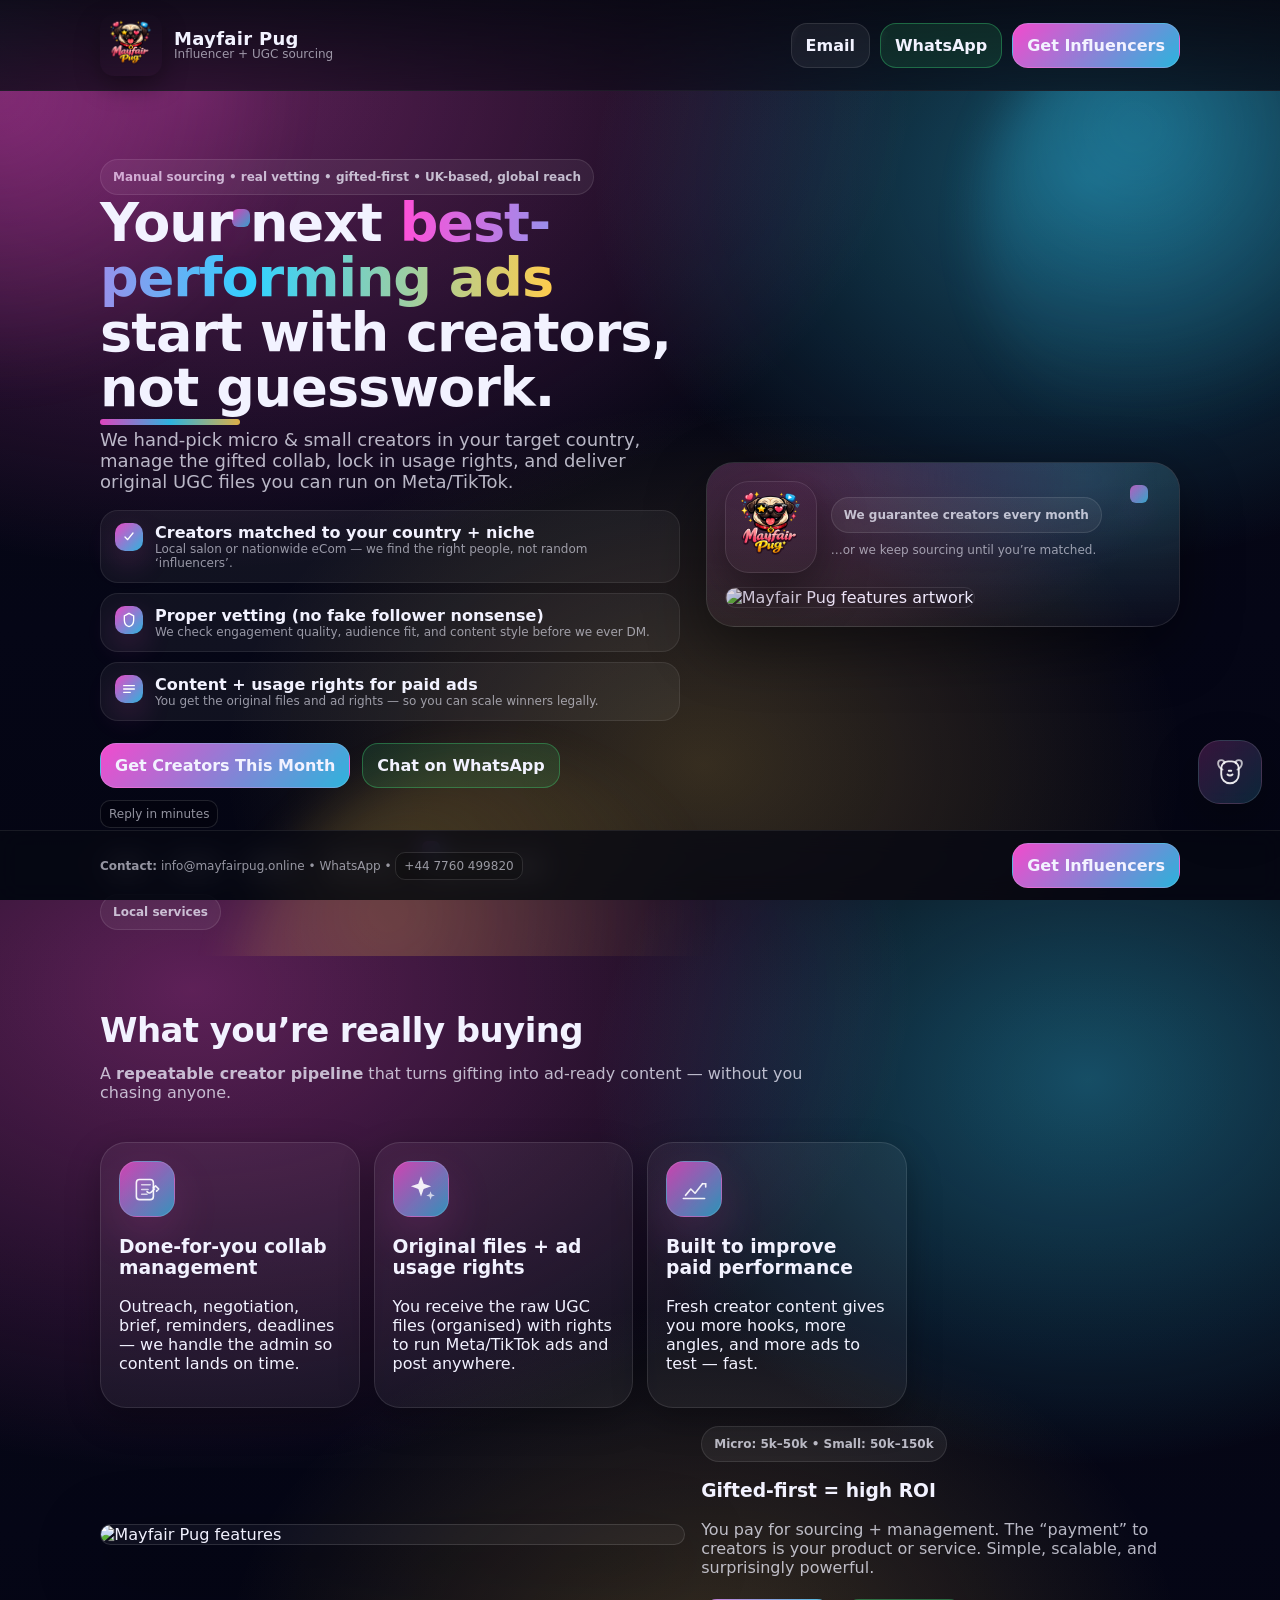
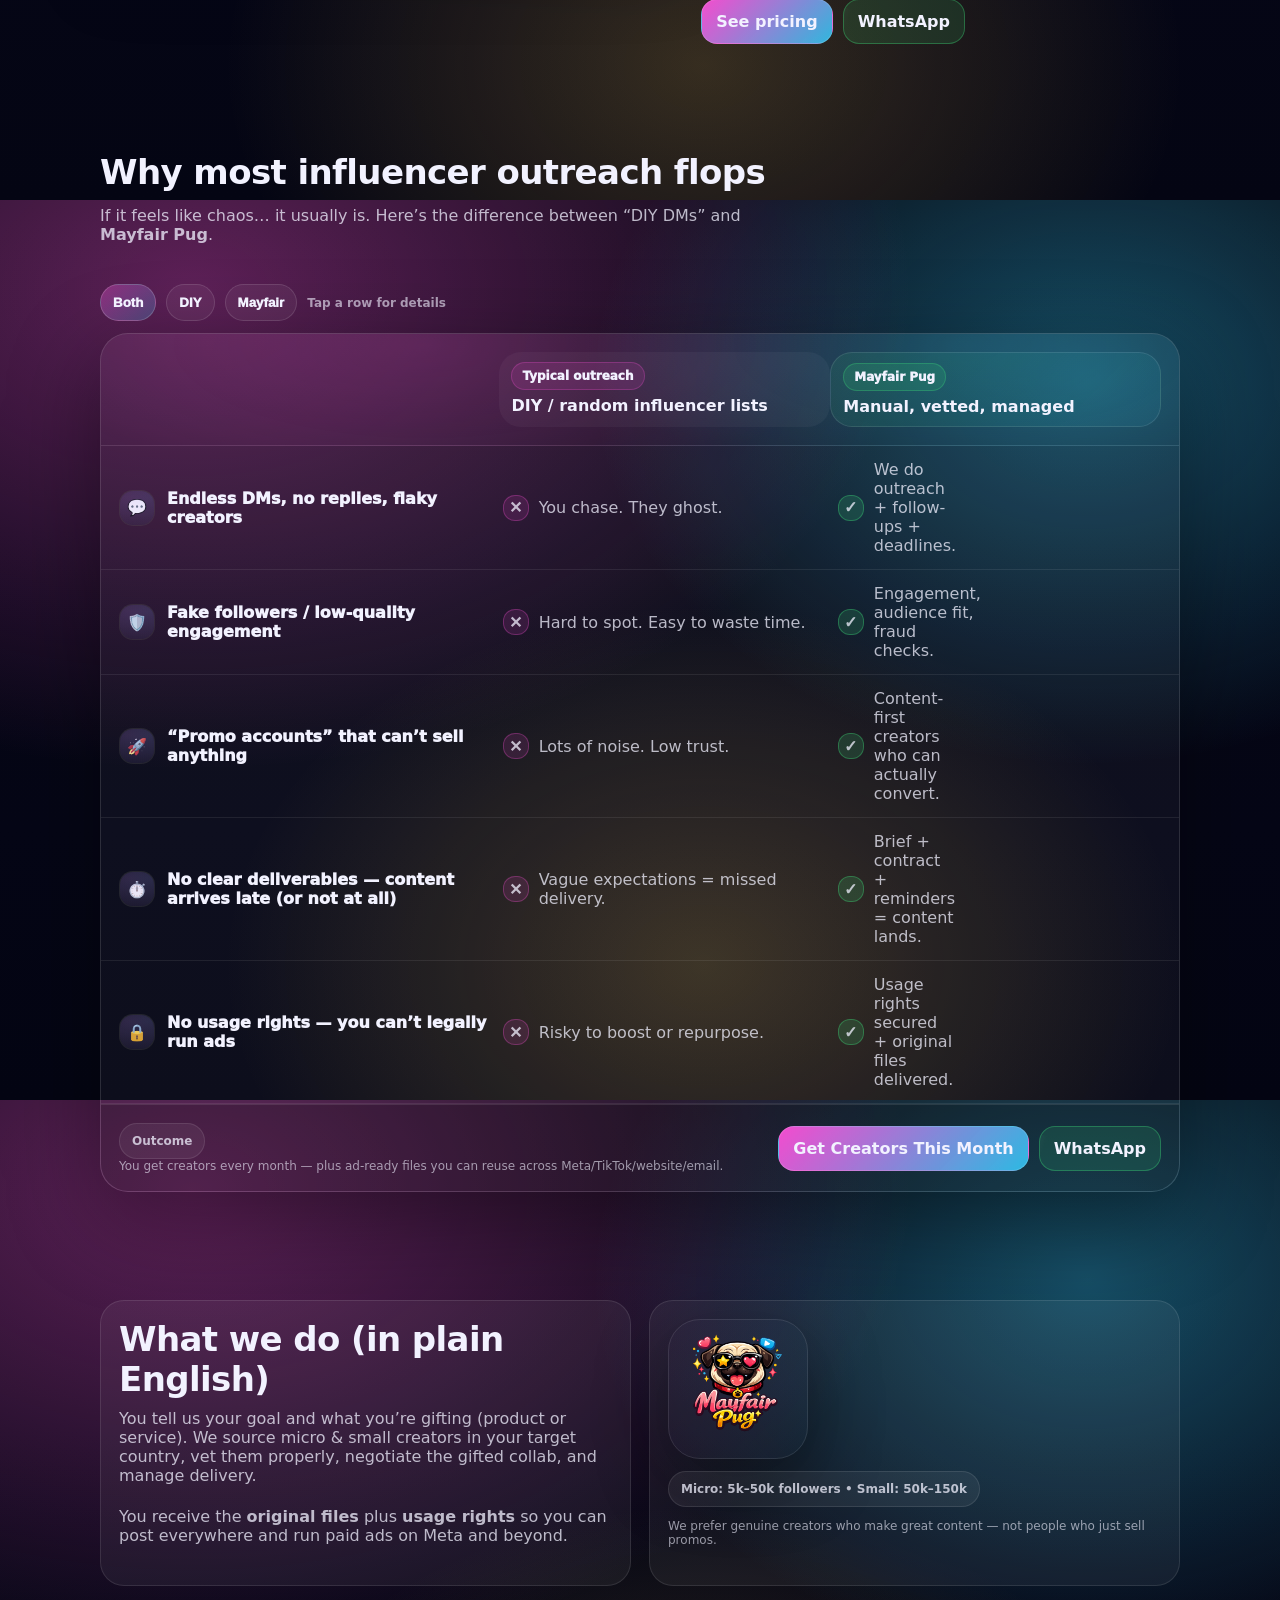
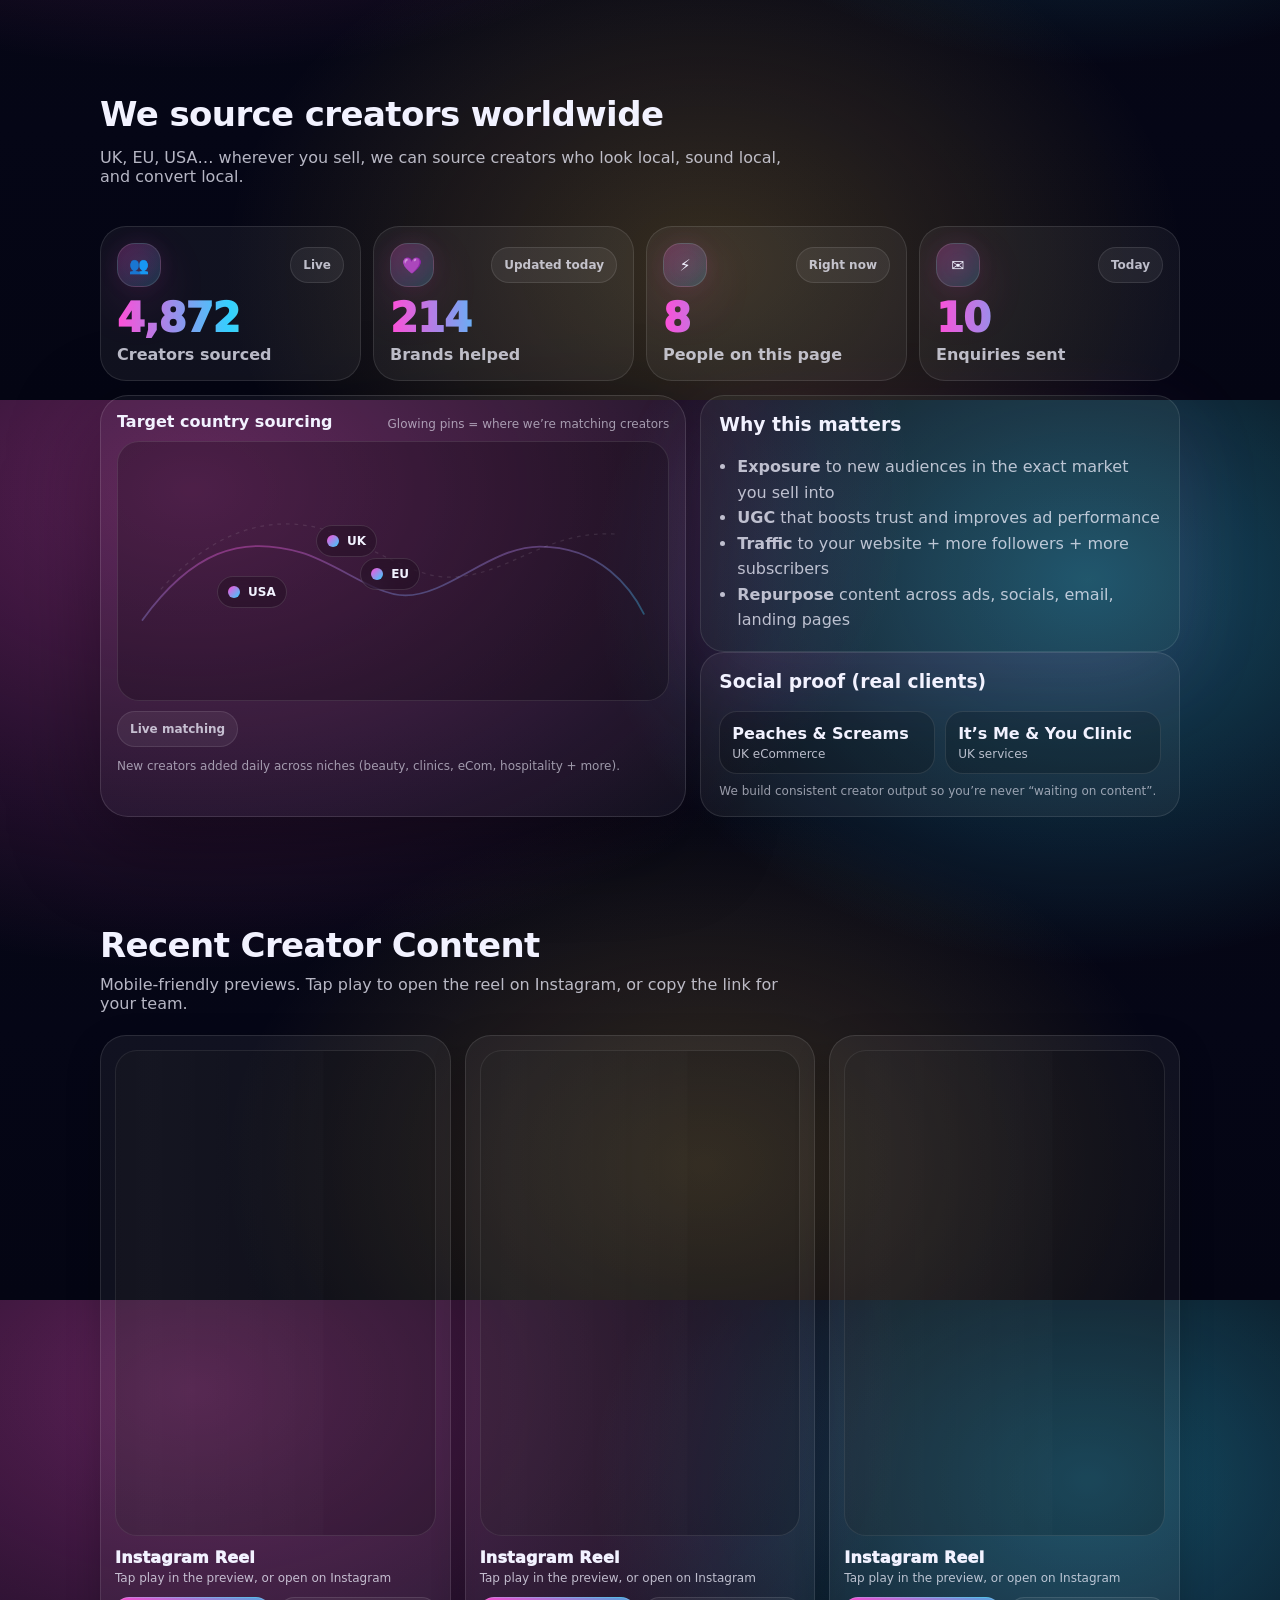
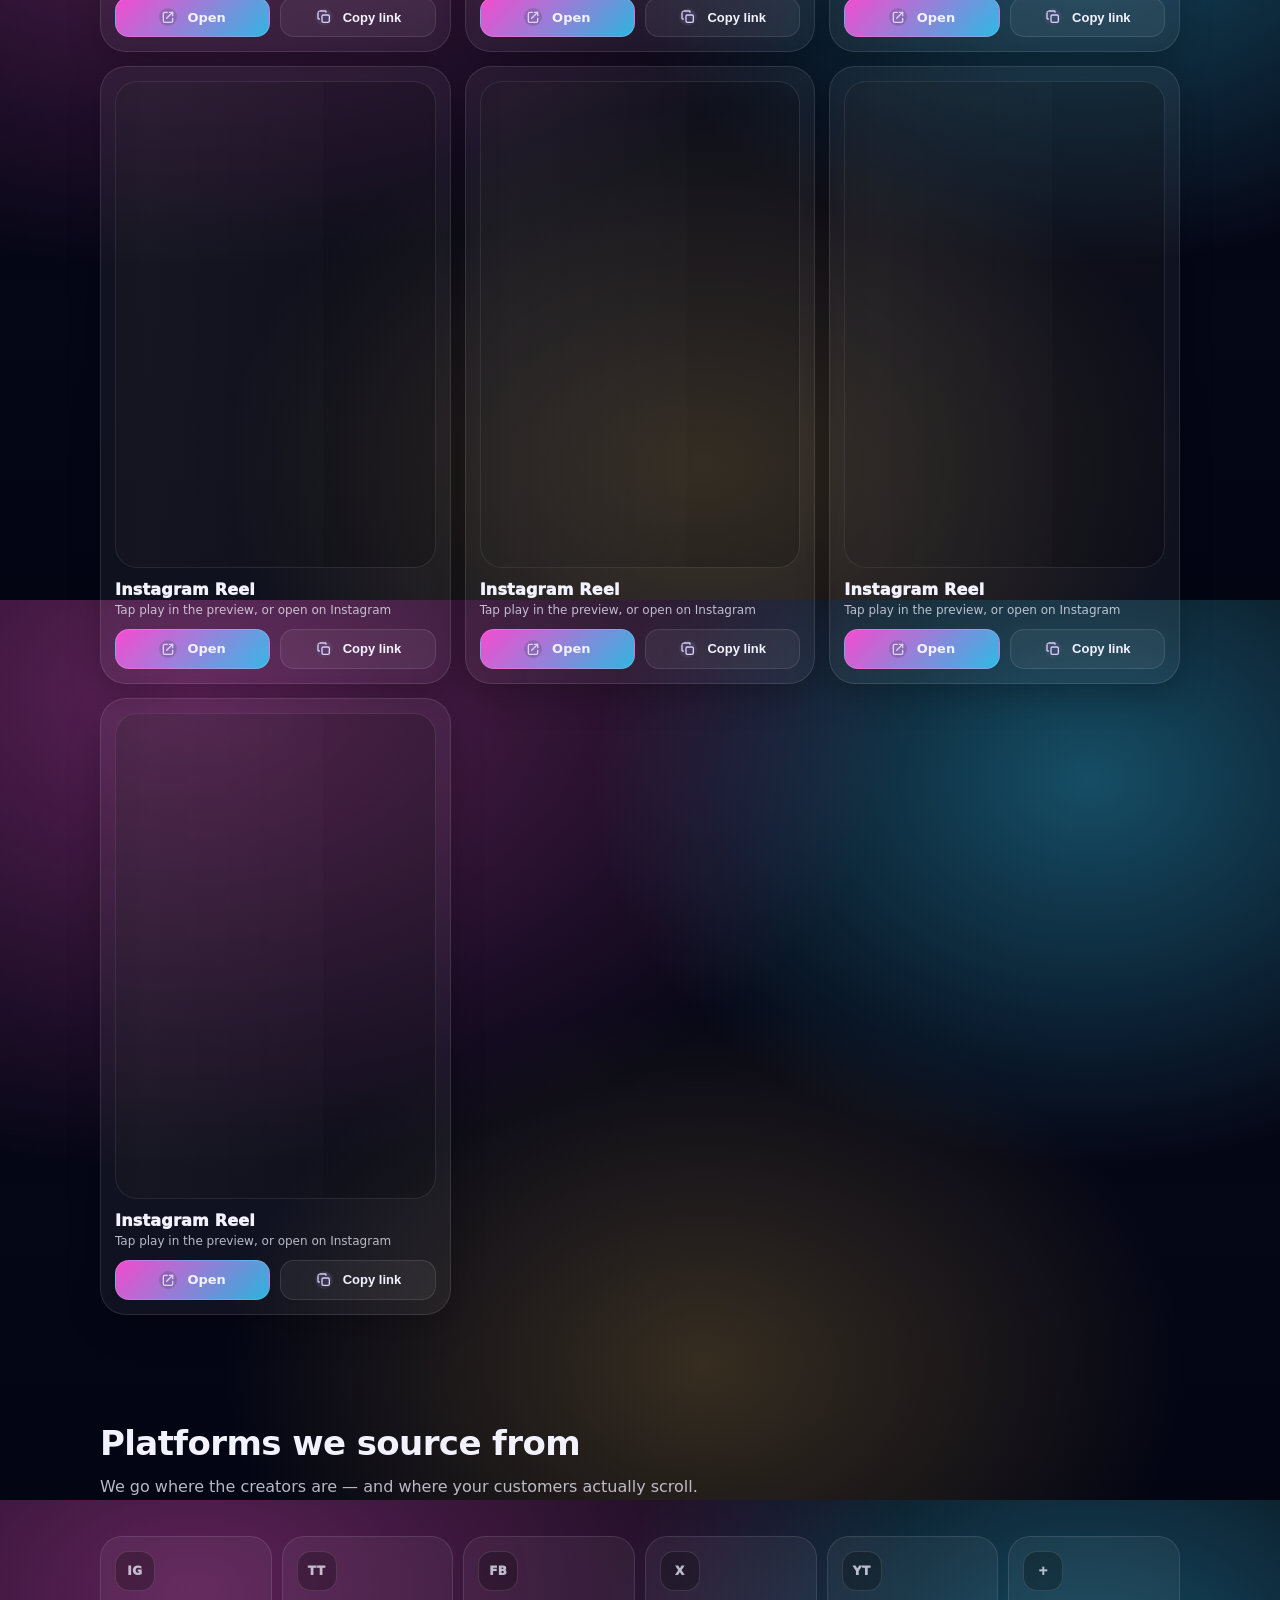
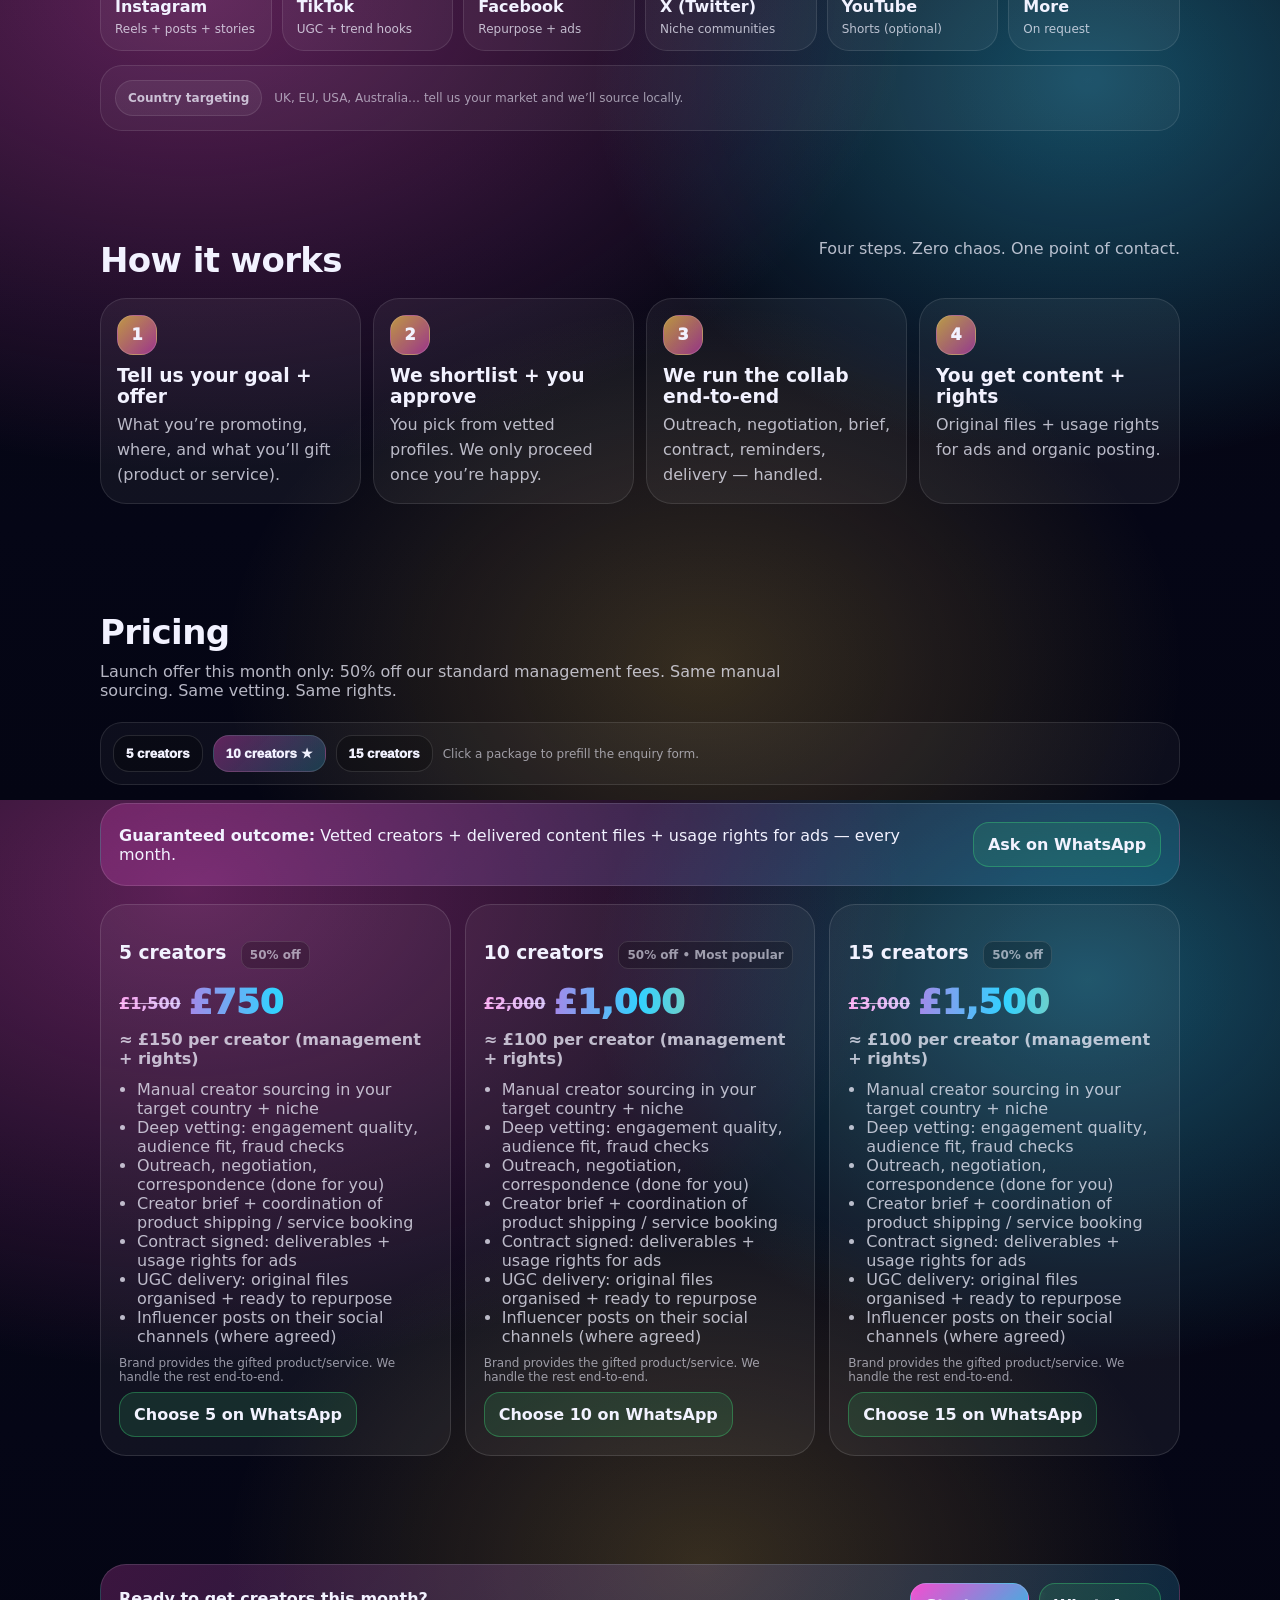
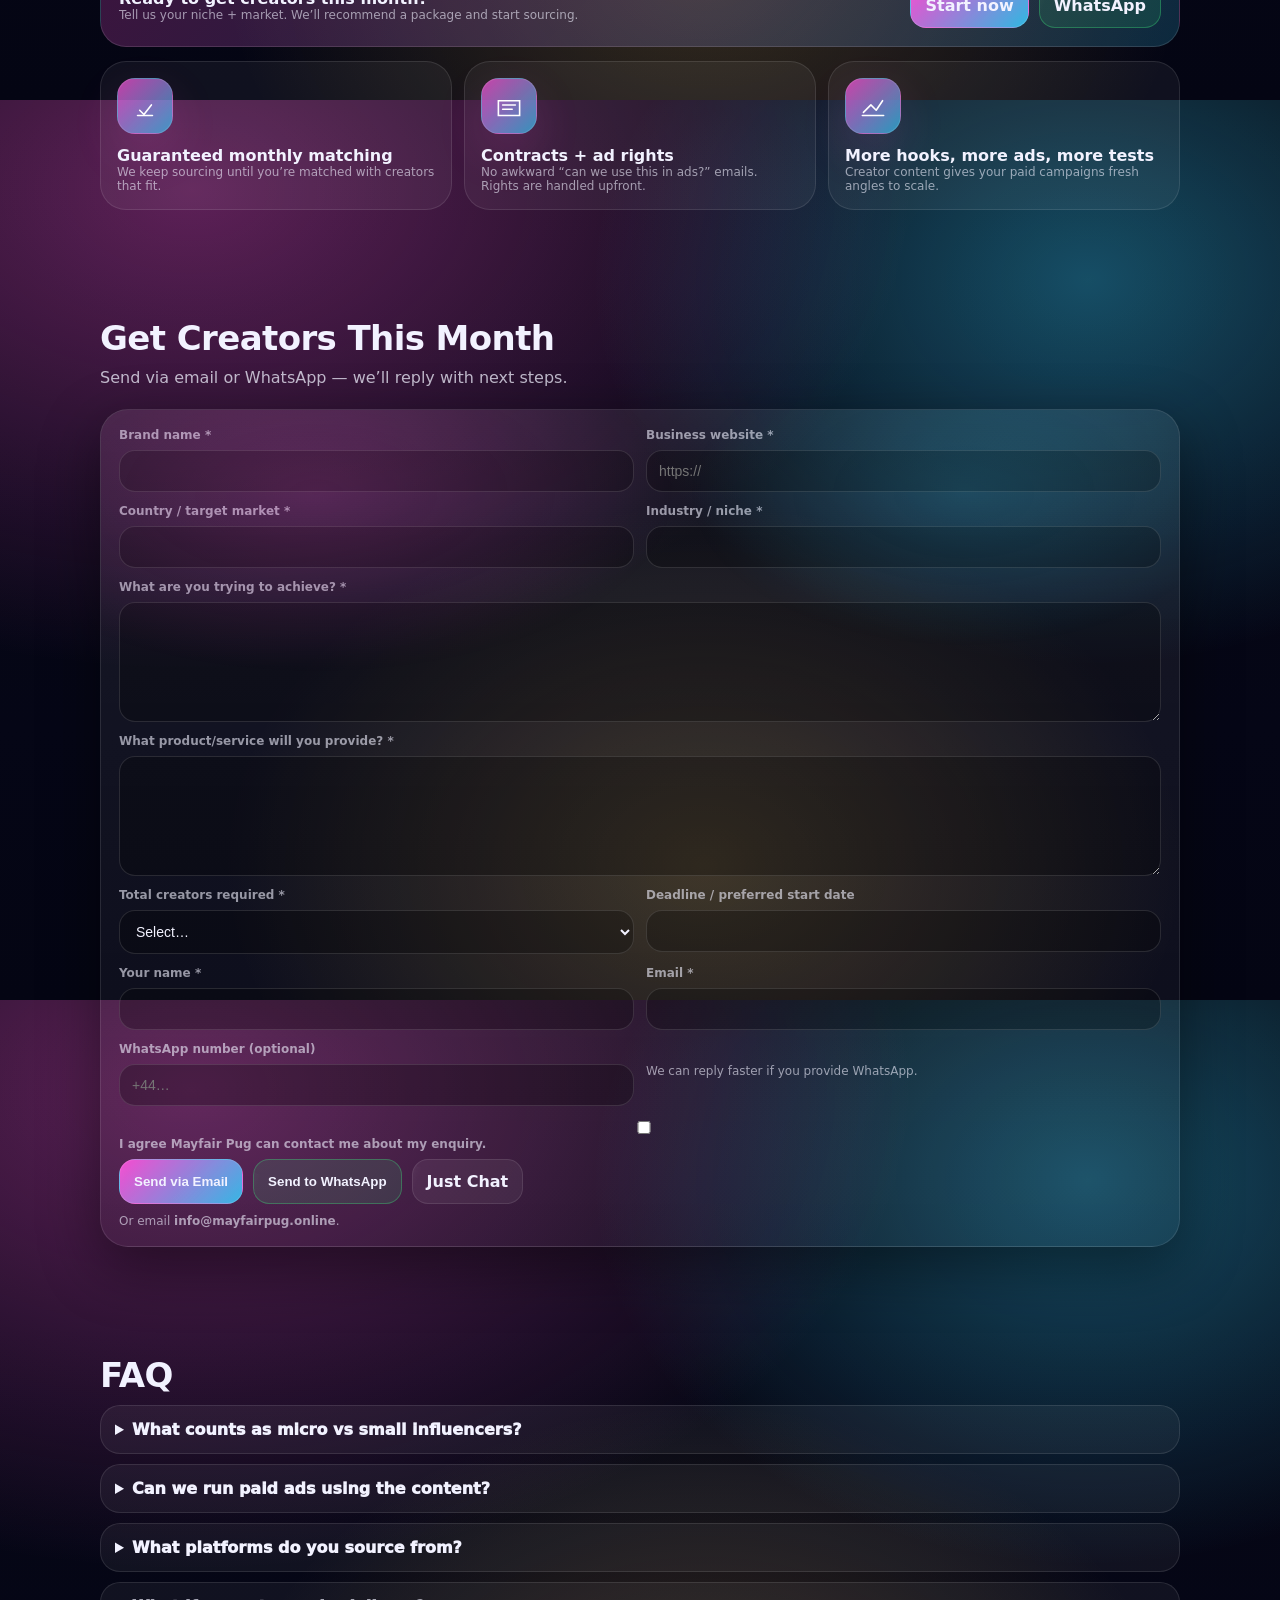
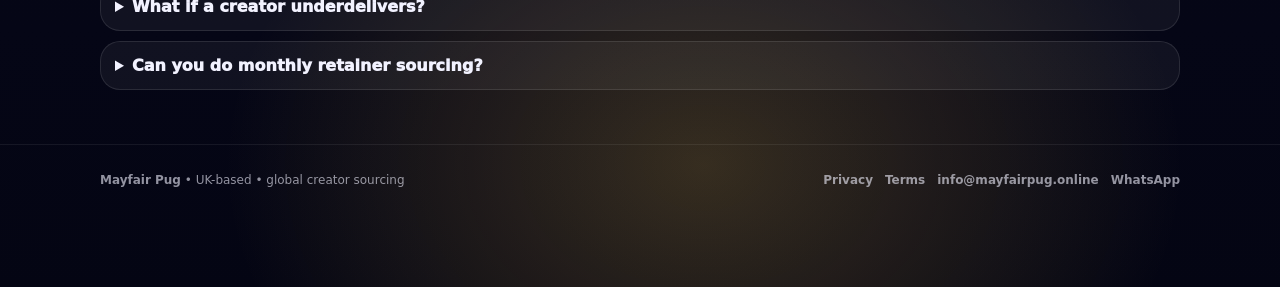
==== commit e0984950: "Add files via upload" ====
--- a/index.html
+++ b/index.html
@@ -350,7 +350,7 @@
 
     <article class="ig-card reveal" data-url="https://www.instagram.com/p/DUahXs9jExf/">
       <div class="ig-embed">
-        <iframe class="ig-frame" src="https://www.instagram.com/p/DUahXs9jExf/embed/" title="Instagram Reel preview" loading="lazy" allowfullscreen></iframe>
+        <iframe class="ig-frame" src="https://www.instagram.com/reel/DUahXs9jExf/embed/" title="Instagram Reel preview" loading="lazy" allowfullscreen allow="autoplay; clipboard-write; encrypted-media; picture-in-picture; web-share"></iframe>
       </div>
       <div class="ig-meta">
         <div class="ig-title">Instagram Reel</div>
@@ -382,7 +382,7 @@
 
     <article class="ig-card reveal" data-url="https://www.instagram.com/p/DULzCArDFZ6/">
       <div class="ig-embed">
-        <iframe class="ig-frame" src="https://www.instagram.com/p/DULzCArDFZ6/embed/" title="Instagram Reel preview" loading="lazy" allowfullscreen></iframe>
+        <iframe class="ig-frame" src="https://www.instagram.com/reel/DULzCArDFZ6/embed/" title="Instagram Reel preview" loading="lazy" allowfullscreen allow="autoplay; clipboard-write; encrypted-media; picture-in-picture; web-share"></iframe>
       </div>
       <div class="ig-meta">
         <div class="ig-title">Instagram Reel</div>
@@ -414,7 +414,7 @@
 
     <article class="ig-card reveal" data-url="https://www.instagram.com/p/DUhr0BIjNuC/">
       <div class="ig-embed">
-        <iframe class="ig-frame" src="https://www.instagram.com/p/DUhr0BIjNuC/embed/" title="Instagram Reel preview" loading="lazy" allowfullscreen></iframe>
+        <iframe class="ig-frame" src="https://www.instagram.com/reel/DUhr0BIjNuC/embed/" title="Instagram Reel preview" loading="lazy" allowfullscreen allow="autoplay; clipboard-write; encrypted-media; picture-in-picture; web-share"></iframe>
       </div>
       <div class="ig-meta">
         <div class="ig-title">Instagram Reel</div>
@@ -446,7 +446,7 @@
 
     <article class="ig-card reveal" data-url="https://www.instagram.com/p/DUTFhT7DONr/">
       <div class="ig-embed">
-        <iframe class="ig-frame" src="https://www.instagram.com/p/DUTFhT7DONr/embed/" title="Instagram Reel preview" loading="lazy" allowfullscreen></iframe>
+        <iframe class="ig-frame" src="https://www.instagram.com/reel/DUTFhT7DONr/embed/" title="Instagram Reel preview" loading="lazy" allowfullscreen allow="autoplay; clipboard-write; encrypted-media; picture-in-picture; web-share"></iframe>
       </div>
       <div class="ig-meta">
         <div class="ig-title">Instagram Reel</div>
@@ -478,7 +478,7 @@
 
     <article class="ig-card reveal" data-url="https://www.instagram.com/p/DSSqTQNiL7F/">
       <div class="ig-embed">
-        <iframe class="ig-frame" src="https://www.instagram.com/p/DSSqTQNiL7F/embed/" title="Instagram Reel preview" loading="lazy" allowfullscreen></iframe>
+        <iframe class="ig-frame" src="https://www.instagram.com/reel/DSSqTQNiL7F/embed/" title="Instagram Reel preview" loading="lazy" allowfullscreen allow="autoplay; clipboard-write; encrypted-media; picture-in-picture; web-share"></iframe>
       </div>
       <div class="ig-meta">
         <div class="ig-title">Instagram Reel</div>
@@ -510,7 +510,7 @@
 
     <article class="ig-card reveal" data-url="https://www.instagram.com/p/DRO3rnyiHo3/">
       <div class="ig-embed">
-        <iframe class="ig-frame" src="https://www.instagram.com/p/DRO3rnyiHo3/embed/" title="Instagram Reel preview" loading="lazy" allowfullscreen></iframe>
+        <iframe class="ig-frame" src="https://www.instagram.com/reel/DRO3rnyiHo3/embed/" title="Instagram Reel preview" loading="lazy" allowfullscreen allow="autoplay; clipboard-write; encrypted-media; picture-in-picture; web-share"></iframe>
       </div>
       <div class="ig-meta">
         <div class="ig-title">Instagram Reel</div>
@@ -542,7 +542,7 @@
 
     <article class="ig-card reveal" data-url="https://www.instagram.com/p/DRbhhsdjC8w/">
       <div class="ig-embed">
-        <iframe class="ig-frame" src="https://www.instagram.com/p/DRbhhsdjC8w/embed/" title="Instagram Reel preview" loading="lazy" allowfullscreen></iframe>
+        <iframe class="ig-frame" src="https://www.instagram.com/reel/DRbhhsdjC8w/embed/" title="Instagram Reel preview" loading="lazy" allowfullscreen allow="autoplay; clipboard-write; encrypted-media; picture-in-picture; web-share"></iframe>
       </div>
       <div class="ig-meta">
         <div class="ig-title">Instagram Reel</div>
--- a/styles.css
+++ b/styles.css
@@ -1350,10 +1350,13 @@
               radial-gradient(120% 120% at 85% 15%, rgba(50,209,255,.18), transparent 60%),
               rgba(255,255,255,.04);
   border:1px solid rgba(255,255,255,.10);
-  /* Reels are vertical — keep the full video visible */
+  /* Reels are vertical — show as a true 9:16 preview */
   aspect-ratio: 9 / 16;
 }
+
 .ig-frame{
+  position:absolute;
+  inset:0;
   width:100%;
   height:100%;
   border:0;
@@ -1361,10 +1364,10 @@
   background:transparent;
 }
 
-@media(max-width:560px){
-  .ig-embed{ height: 215px; }
-}
-
+/* On larger screens, keep cards from becoming comically tall */
+@media(min-width:981px){
+  .ig-embed{ max-height: 620px; }
+}
 
 .ig-embed > blockquote{ position:relative; z-index:1; }
 .ig-embed > blockquote *{ max-width:100% !important; }
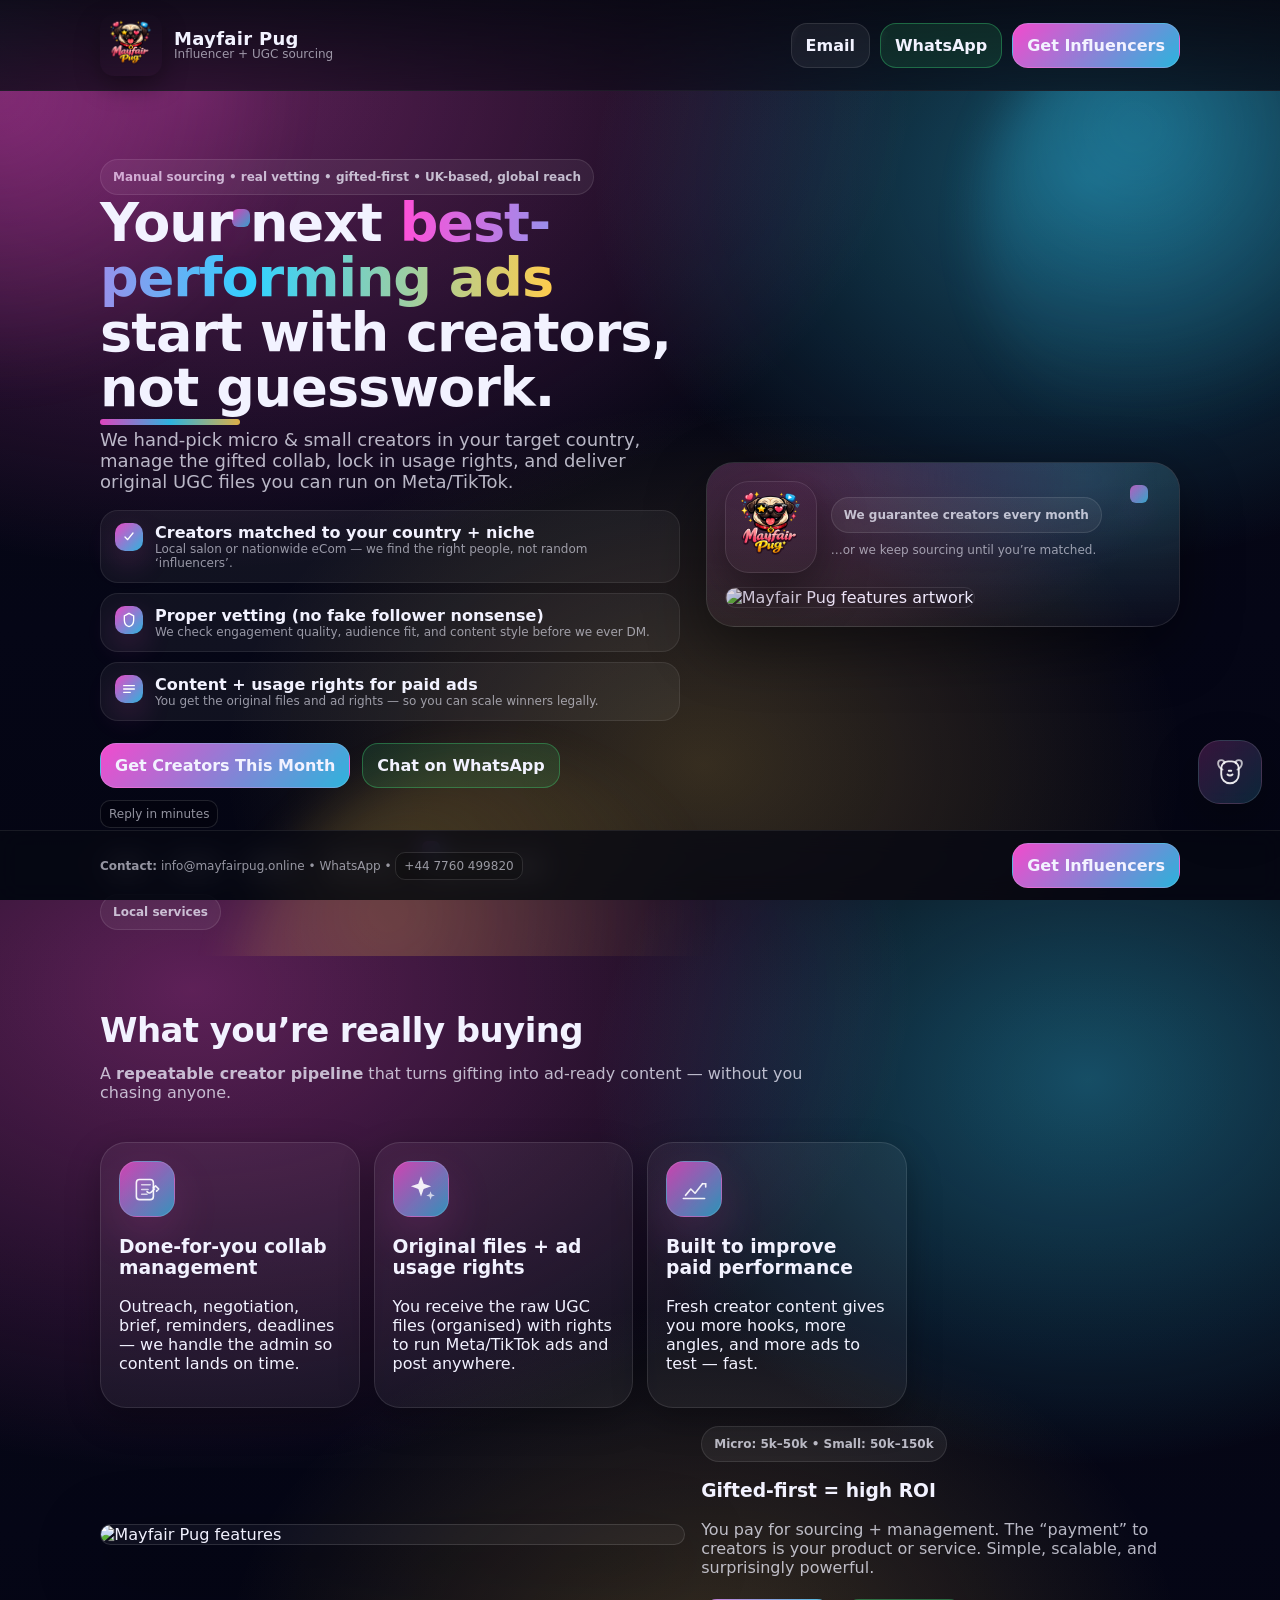
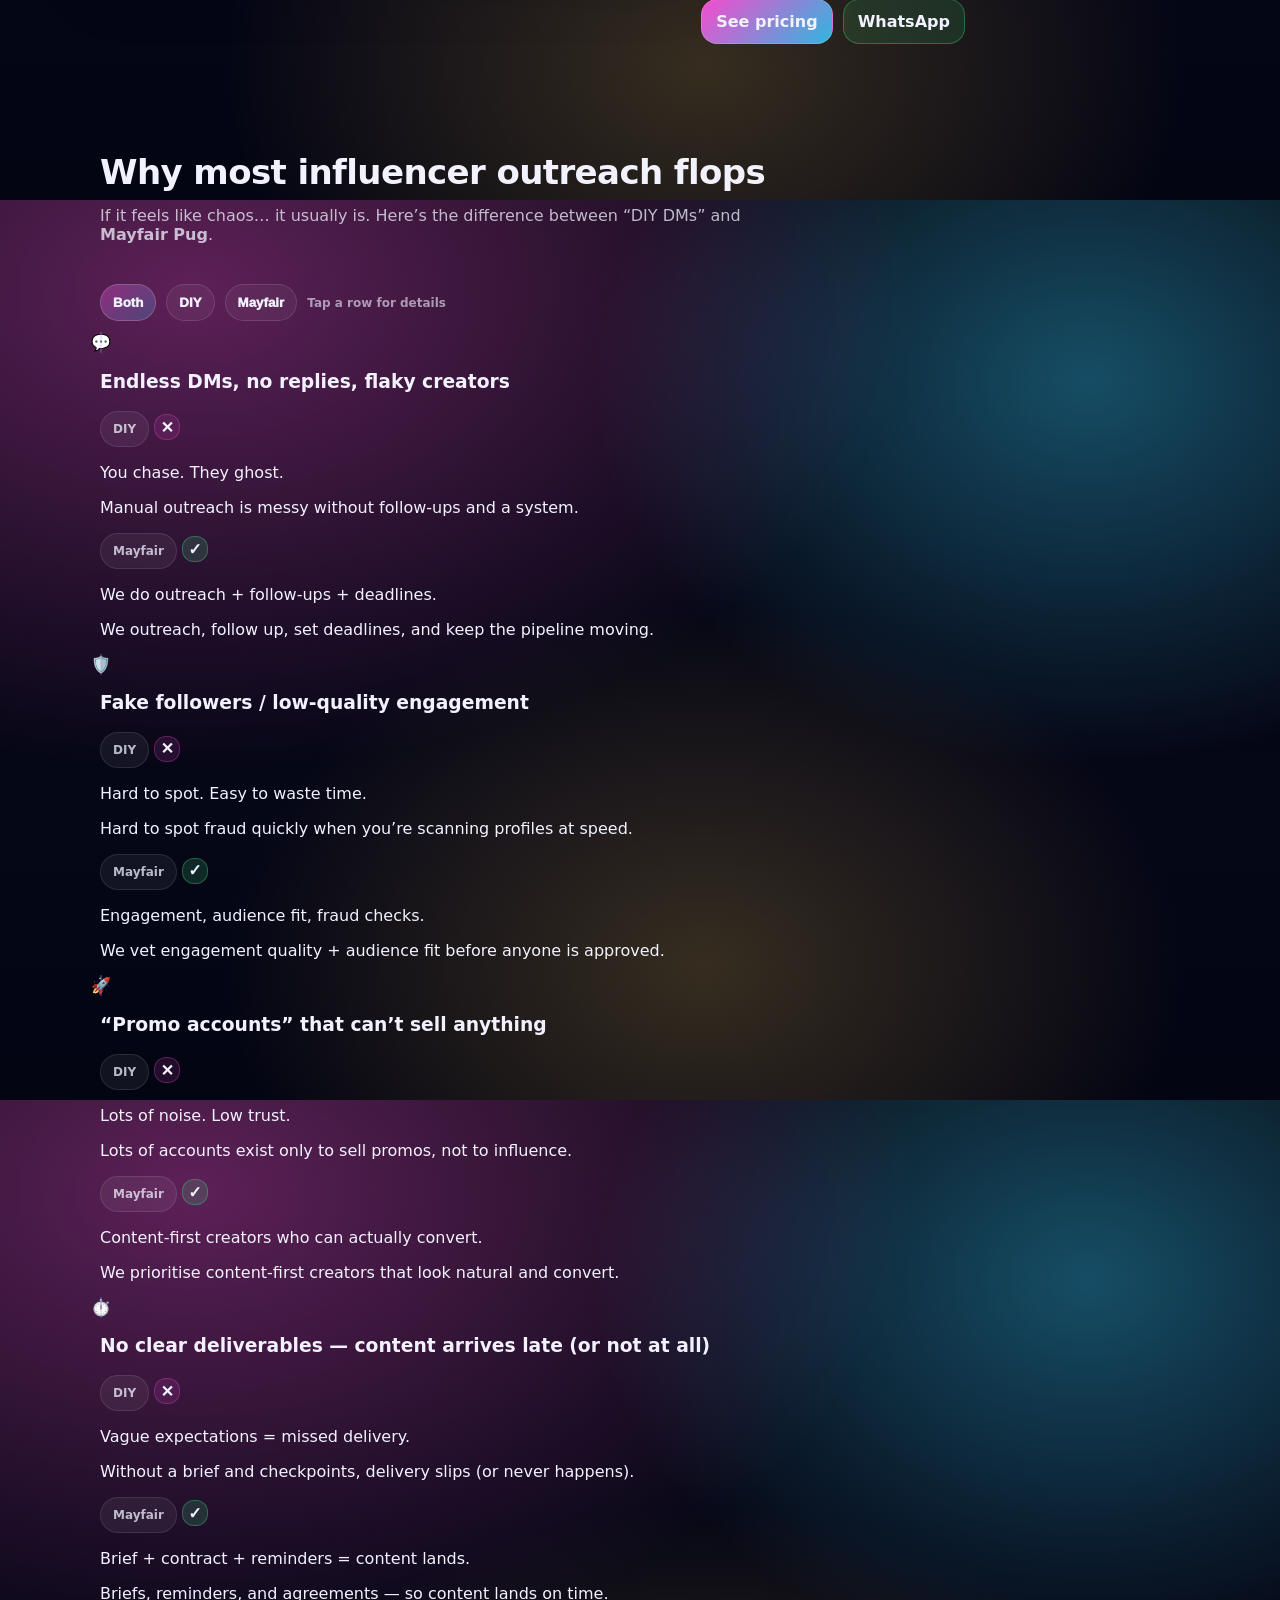
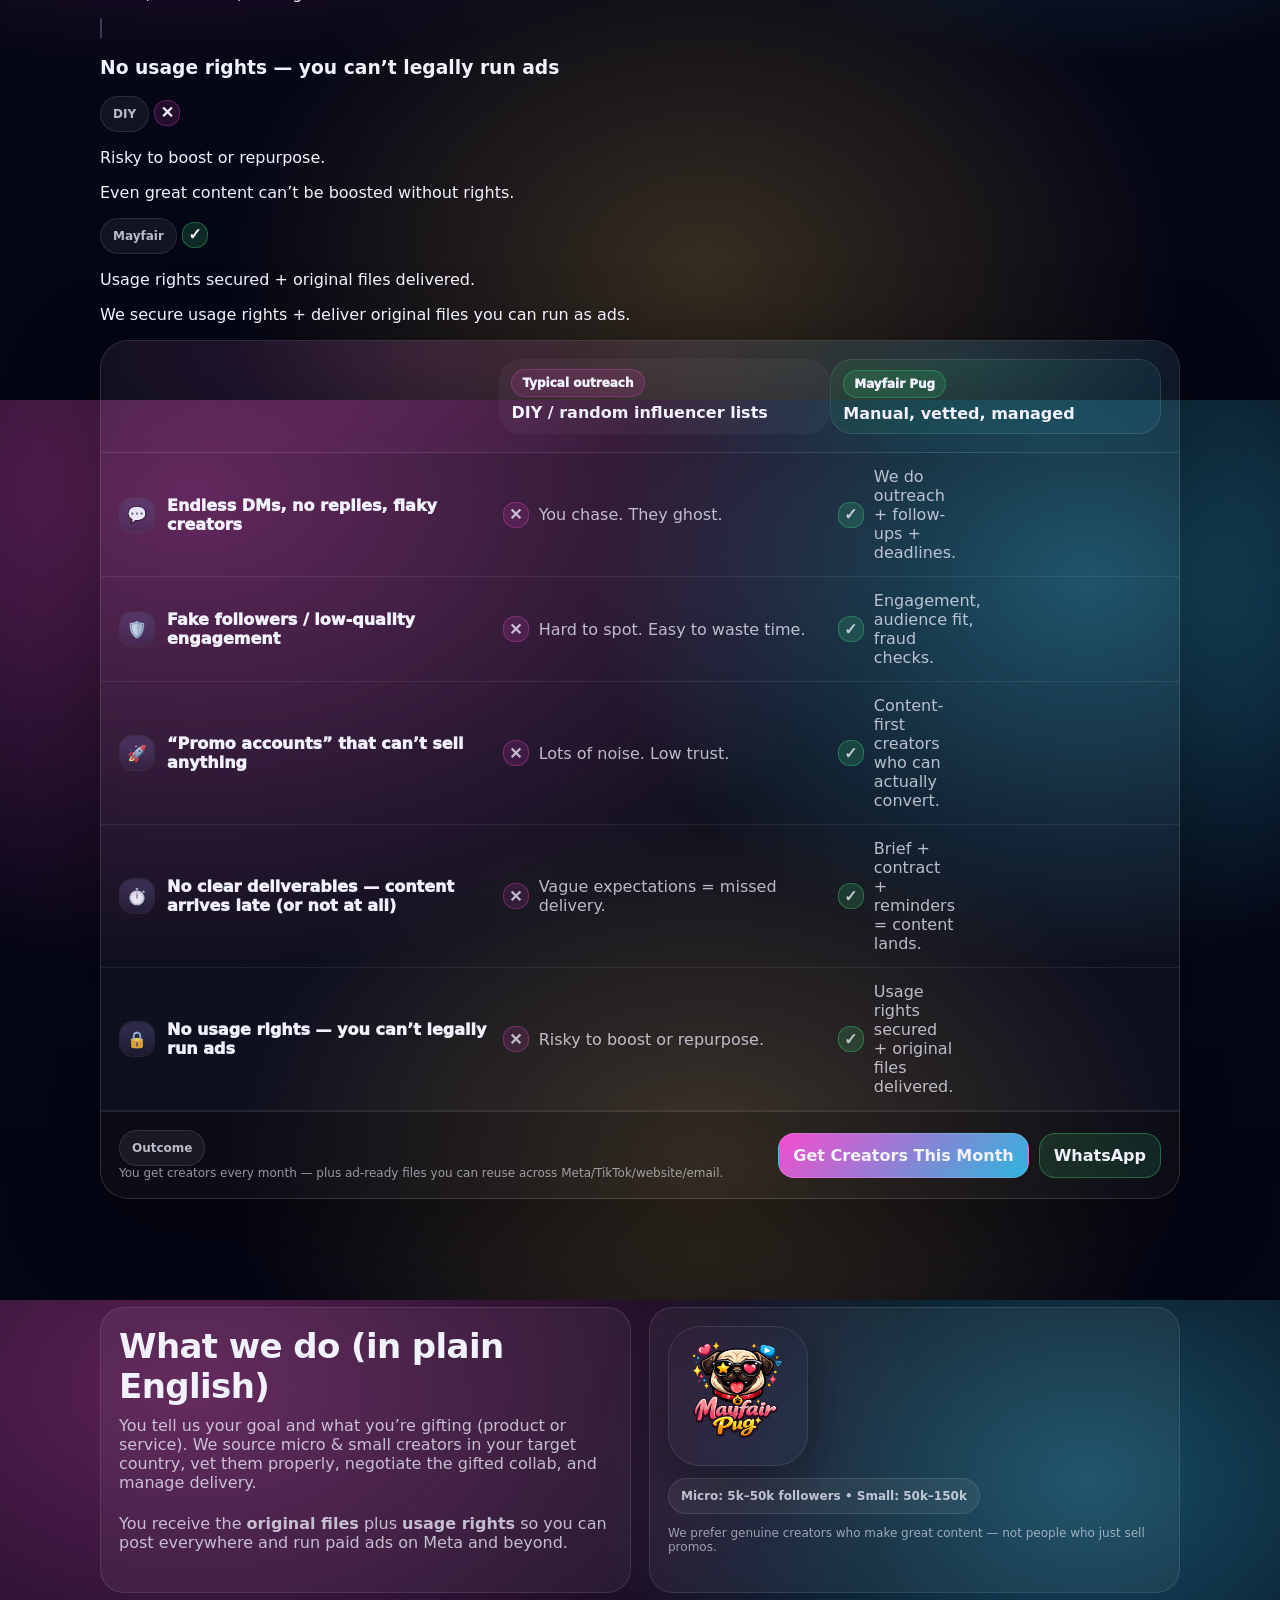
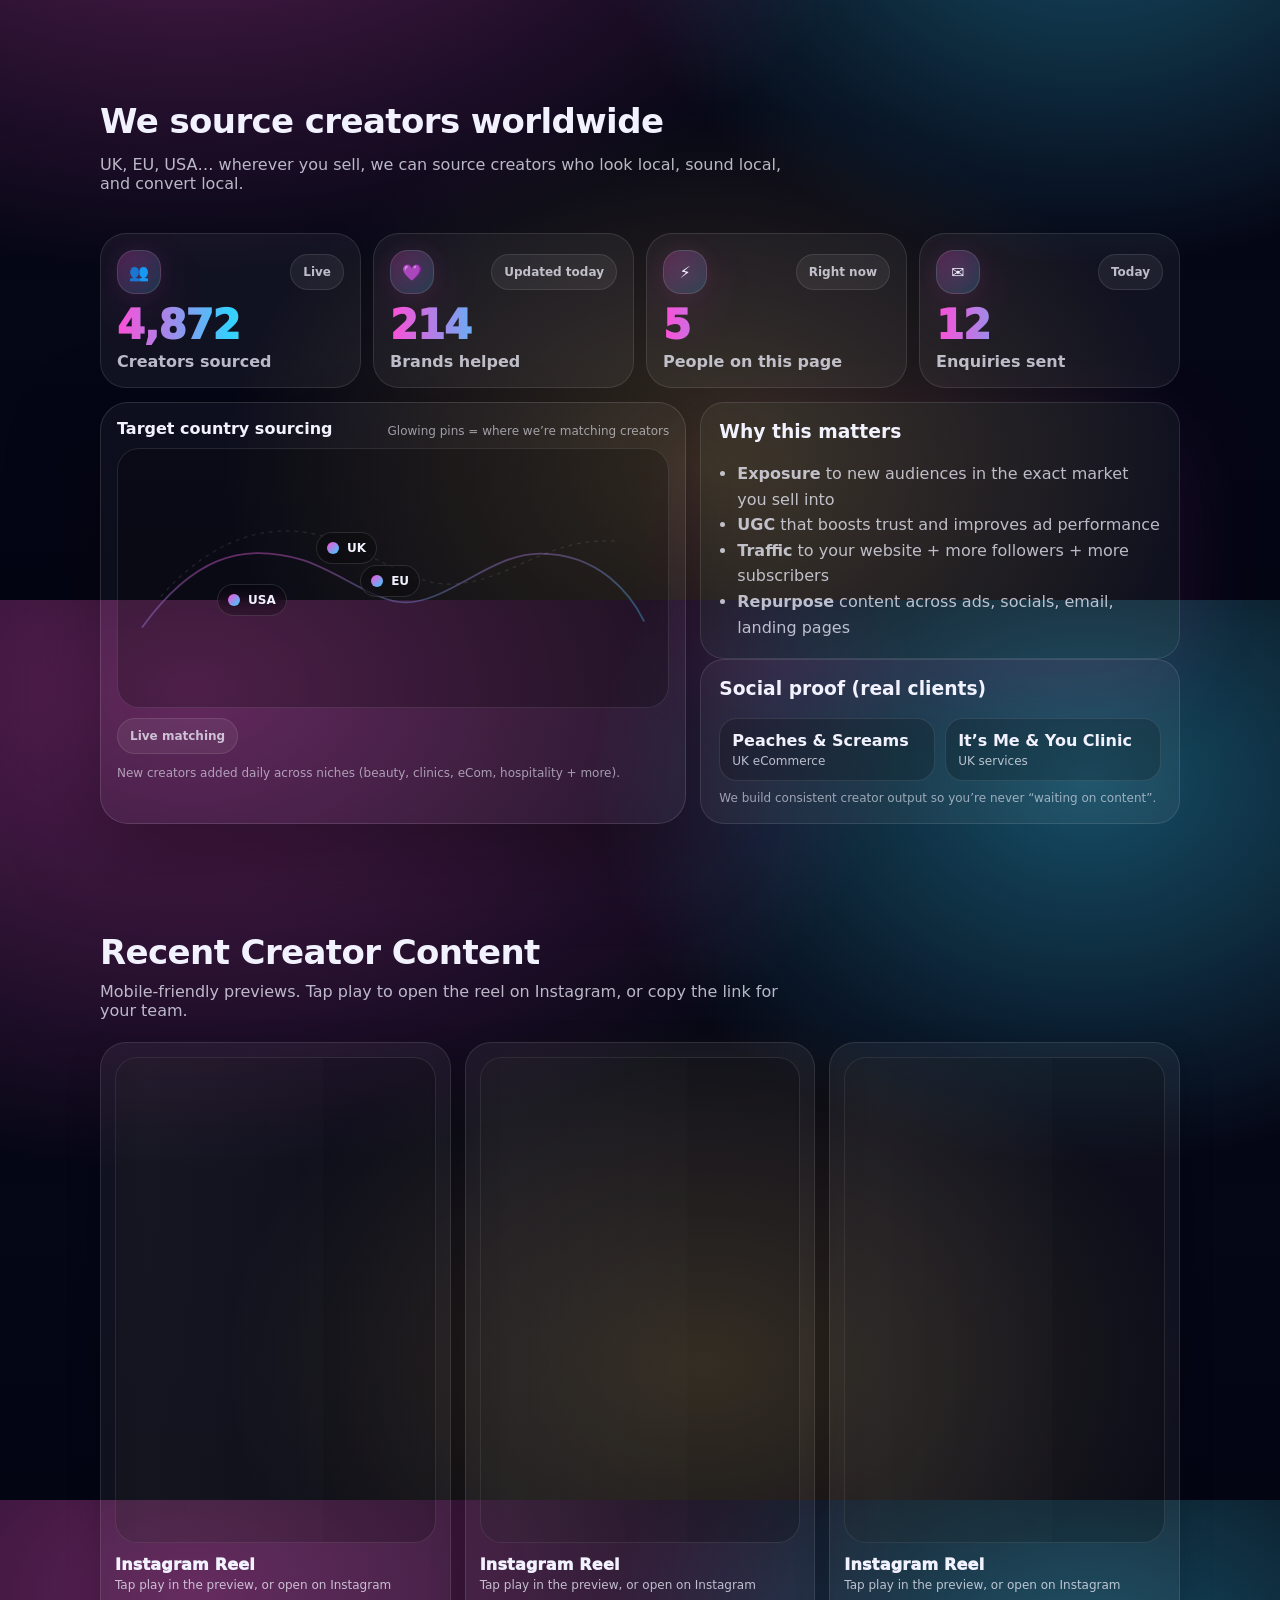
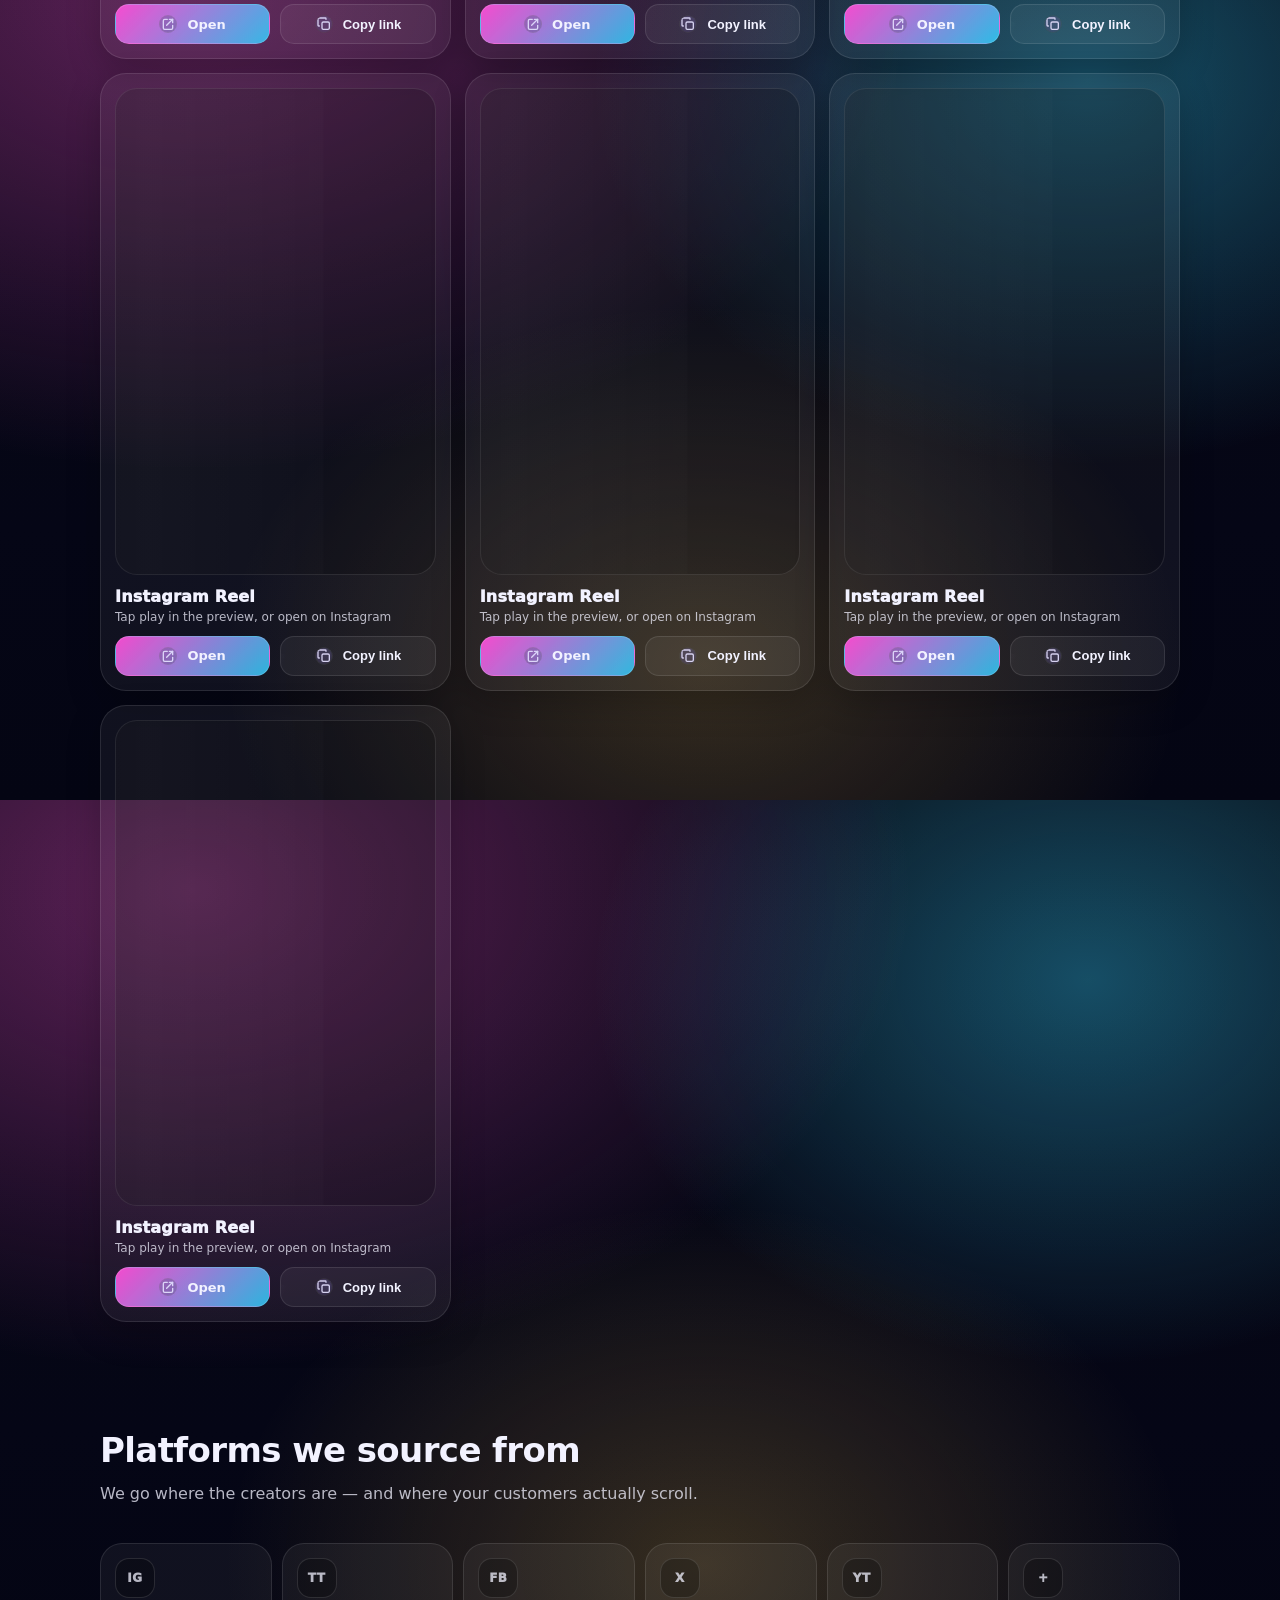
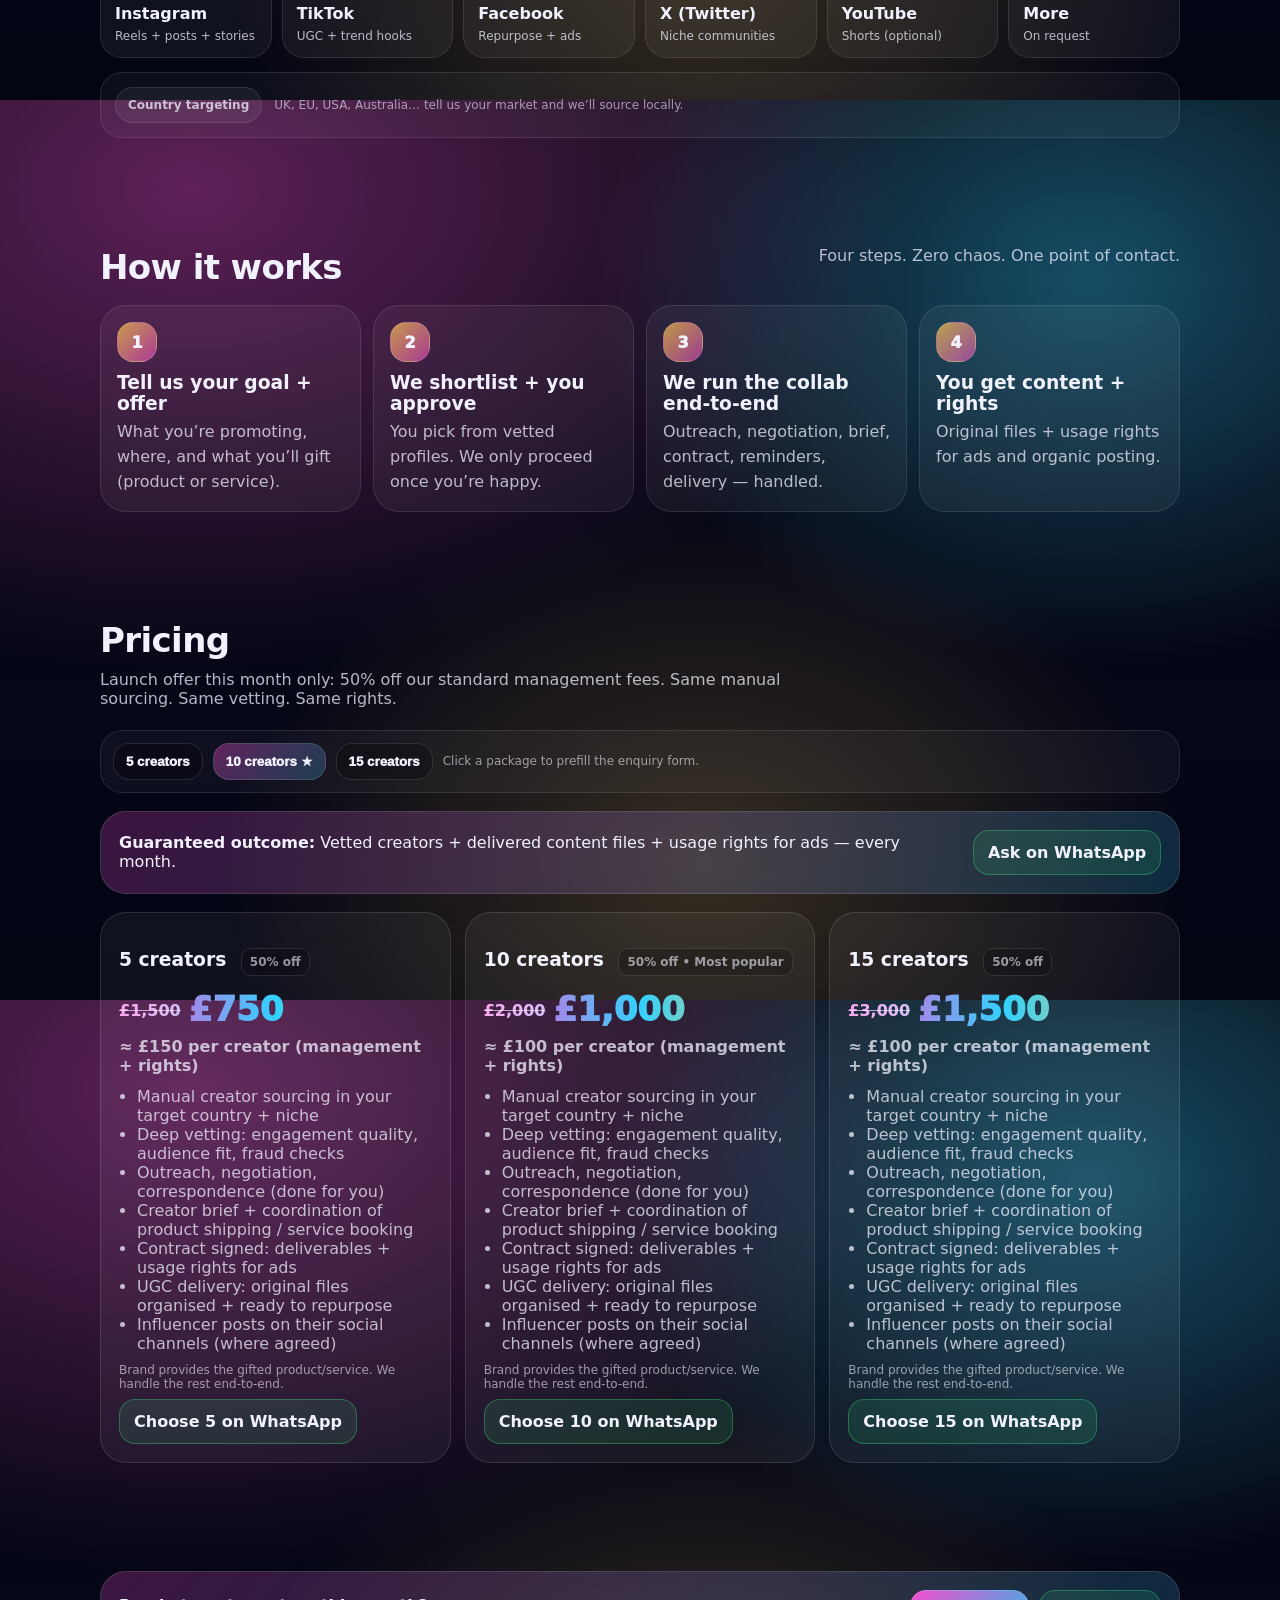
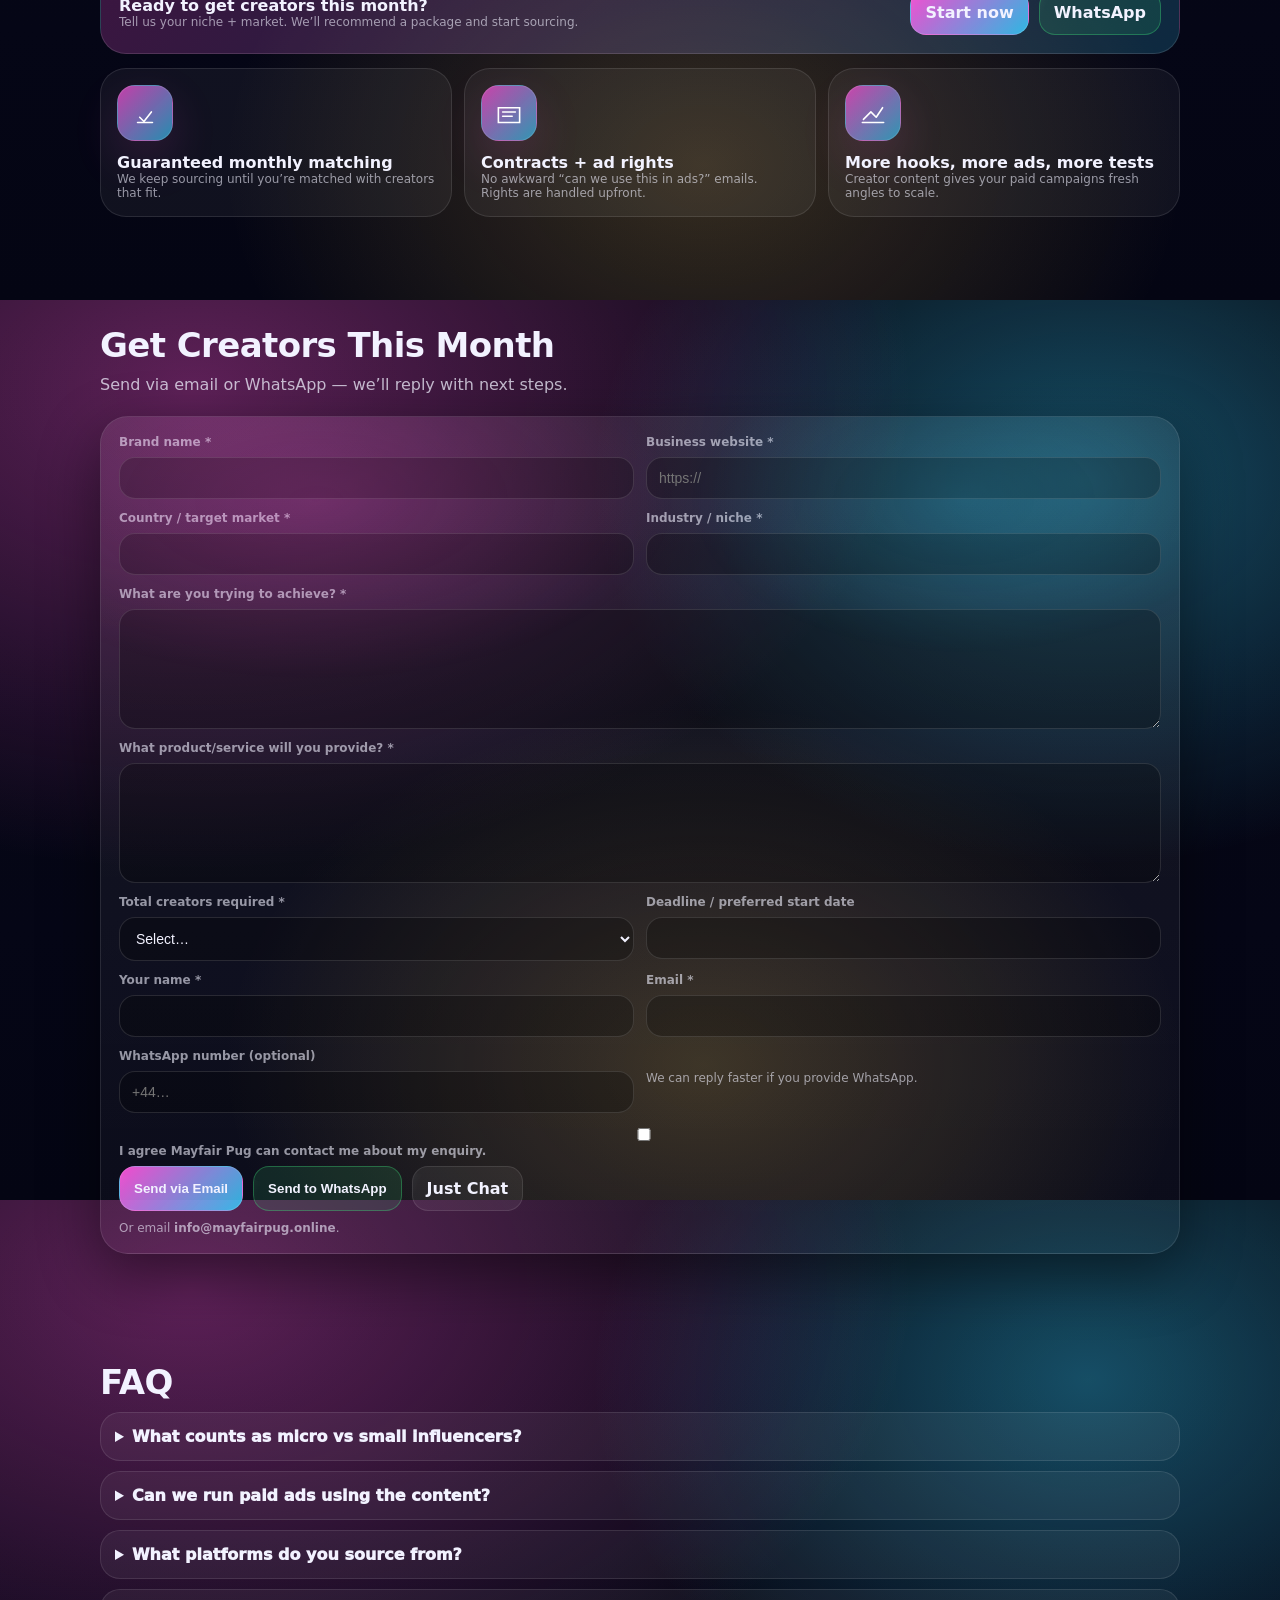
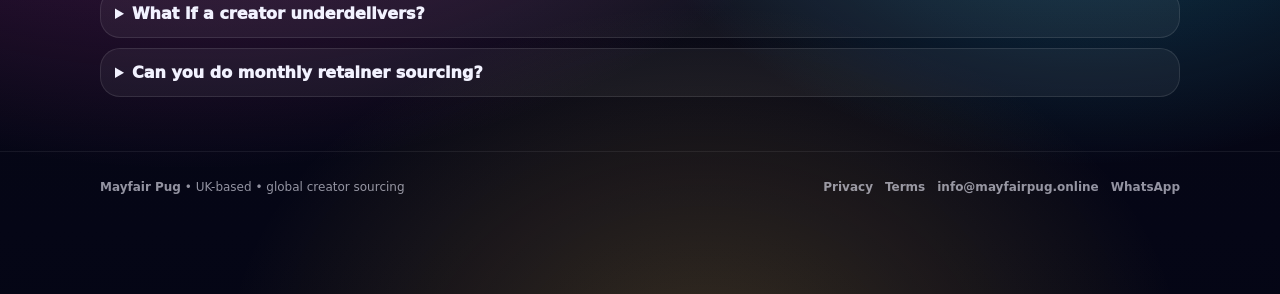
==== commit 1aea75c4: "Add files via upload" ====
--- a/index.html
+++ b/index.html
@@ -159,6 +159,144 @@
   <button class="seg" type="button" data-compare-mode="diy">DIY</button>
   <button class="seg" type="button" data-compare-mode="mayfair">Mayfair</button>
   <span class="compare-hint">Tap a row for details</span>
+</div>
+
+<div class="compare-cards reveal" aria-label="Mobile-friendly comparison">
+
+  <article class="compare-card">
+    <header class="compare-card__head">
+      <span class="ico i-chat" aria-hidden="true"></span>
+      <h3 class="compare-card__title">Endless DMs, no replies, flaky creators</h3>
+    </header>
+
+    <div class="compare-card__sides">
+      <div class="compare-side diy">
+        <div class="compare-side__top">
+          <span class="pill diy">DIY</span>
+          <span class="mark x" aria-hidden="true"></span>
+        </div>
+        <p class="compare-side__main">You chase. They ghost.</p>
+        <p class="compare-side__sub">Manual outreach is messy without follow‑ups and a system.</p>
+      </div>
+
+      <div class="compare-side mayfair">
+        <div class="compare-side__top">
+          <span class="pill mayfair">Mayfair</span>
+          <span class="mark check" aria-hidden="true"></span>
+        </div>
+        <p class="compare-side__main">We do outreach + follow-ups + deadlines.</p>
+        <p class="compare-side__sub">We outreach, follow up, set deadlines, and keep the pipeline moving.</p>
+      </div>
+    </div>
+  </article>
+
+  <article class="compare-card">
+    <header class="compare-card__head">
+      <span class="ico i-shield" aria-hidden="true"></span>
+      <h3 class="compare-card__title">Fake followers / low-quality engagement</h3>
+    </header>
+
+    <div class="compare-card__sides">
+      <div class="compare-side diy">
+        <div class="compare-side__top">
+          <span class="pill diy">DIY</span>
+          <span class="mark x" aria-hidden="true"></span>
+        </div>
+        <p class="compare-side__main">Hard to spot. Easy to waste time.</p>
+        <p class="compare-side__sub">Hard to spot fraud quickly when you’re scanning profiles at speed.</p>
+      </div>
+
+      <div class="compare-side mayfair">
+        <div class="compare-side__top">
+          <span class="pill mayfair">Mayfair</span>
+          <span class="mark check" aria-hidden="true"></span>
+        </div>
+        <p class="compare-side__main">Engagement, audience fit, fraud checks.</p>
+        <p class="compare-side__sub">We vet engagement quality + audience fit before anyone is approved.</p>
+      </div>
+    </div>
+  </article>
+
+  <article class="compare-card">
+    <header class="compare-card__head">
+      <span class="ico i-rocket" aria-hidden="true"></span>
+      <h3 class="compare-card__title">“Promo accounts” that can’t sell anything</h3>
+    </header>
+
+    <div class="compare-card__sides">
+      <div class="compare-side diy">
+        <div class="compare-side__top">
+          <span class="pill diy">DIY</span>
+          <span class="mark x" aria-hidden="true"></span>
+        </div>
+        <p class="compare-side__main">Lots of noise. Low trust.</p>
+        <p class="compare-side__sub">Lots of accounts exist only to sell promos, not to influence.</p>
+      </div>
+
+      <div class="compare-side mayfair">
+        <div class="compare-side__top">
+          <span class="pill mayfair">Mayfair</span>
+          <span class="mark check" aria-hidden="true"></span>
+        </div>
+        <p class="compare-side__main">Content-first creators who can actually convert.</p>
+        <p class="compare-side__sub">We prioritise content-first creators that look natural and convert.</p>
+      </div>
+    </div>
+  </article>
+
+  <article class="compare-card">
+    <header class="compare-card__head">
+      <span class="ico i-clock" aria-hidden="true"></span>
+      <h3 class="compare-card__title">No clear deliverables — content arrives late (or not at all)</h3>
+    </header>
+
+    <div class="compare-card__sides">
+      <div class="compare-side diy">
+        <div class="compare-side__top">
+          <span class="pill diy">DIY</span>
+          <span class="mark x" aria-hidden="true"></span>
+        </div>
+        <p class="compare-side__main">Vague expectations = missed delivery.</p>
+        <p class="compare-side__sub">Without a brief and checkpoints, delivery slips (or never happens).</p>
+      </div>
+
+      <div class="compare-side mayfair">
+        <div class="compare-side__top">
+          <span class="pill mayfair">Mayfair</span>
+          <span class="mark check" aria-hidden="true"></span>
+        </div>
+        <p class="compare-side__main">Brief + contract + reminders = content lands.</p>
+        <p class="compare-side__sub">Briefs, reminders, and agreements — so content lands on time.</p>
+      </div>
+    </div>
+  </article>
+
+  <article class="compare-card">
+    <header class="compare-card__head">
+      <span class="ico i-legal" aria-hidden="true"></span>
+      <h3 class="compare-card__title">No usage rights — you can’t legally run ads</h3>
+    </header>
+
+    <div class="compare-card__sides">
+      <div class="compare-side diy">
+        <div class="compare-side__top">
+          <span class="pill diy">DIY</span>
+          <span class="mark x" aria-hidden="true"></span>
+        </div>
+        <p class="compare-side__main">Risky to boost or repurpose.</p>
+        <p class="compare-side__sub">Even great content can’t be boosted without rights.</p>
+      </div>
+
+      <div class="compare-side mayfair">
+        <div class="compare-side__top">
+          <span class="pill mayfair">Mayfair</span>
+          <span class="mark check" aria-hidden="true"></span>
+        </div>
+        <p class="compare-side__main">Usage rights secured + original files delivered.</p>
+        <p class="compare-side__sub">We secure usage rights + deliver original files you can run as ads.</p>
+      </div>
+    </div>
+  </article>
 </div>
 
 <div class="compare reveal" data-mode="both">
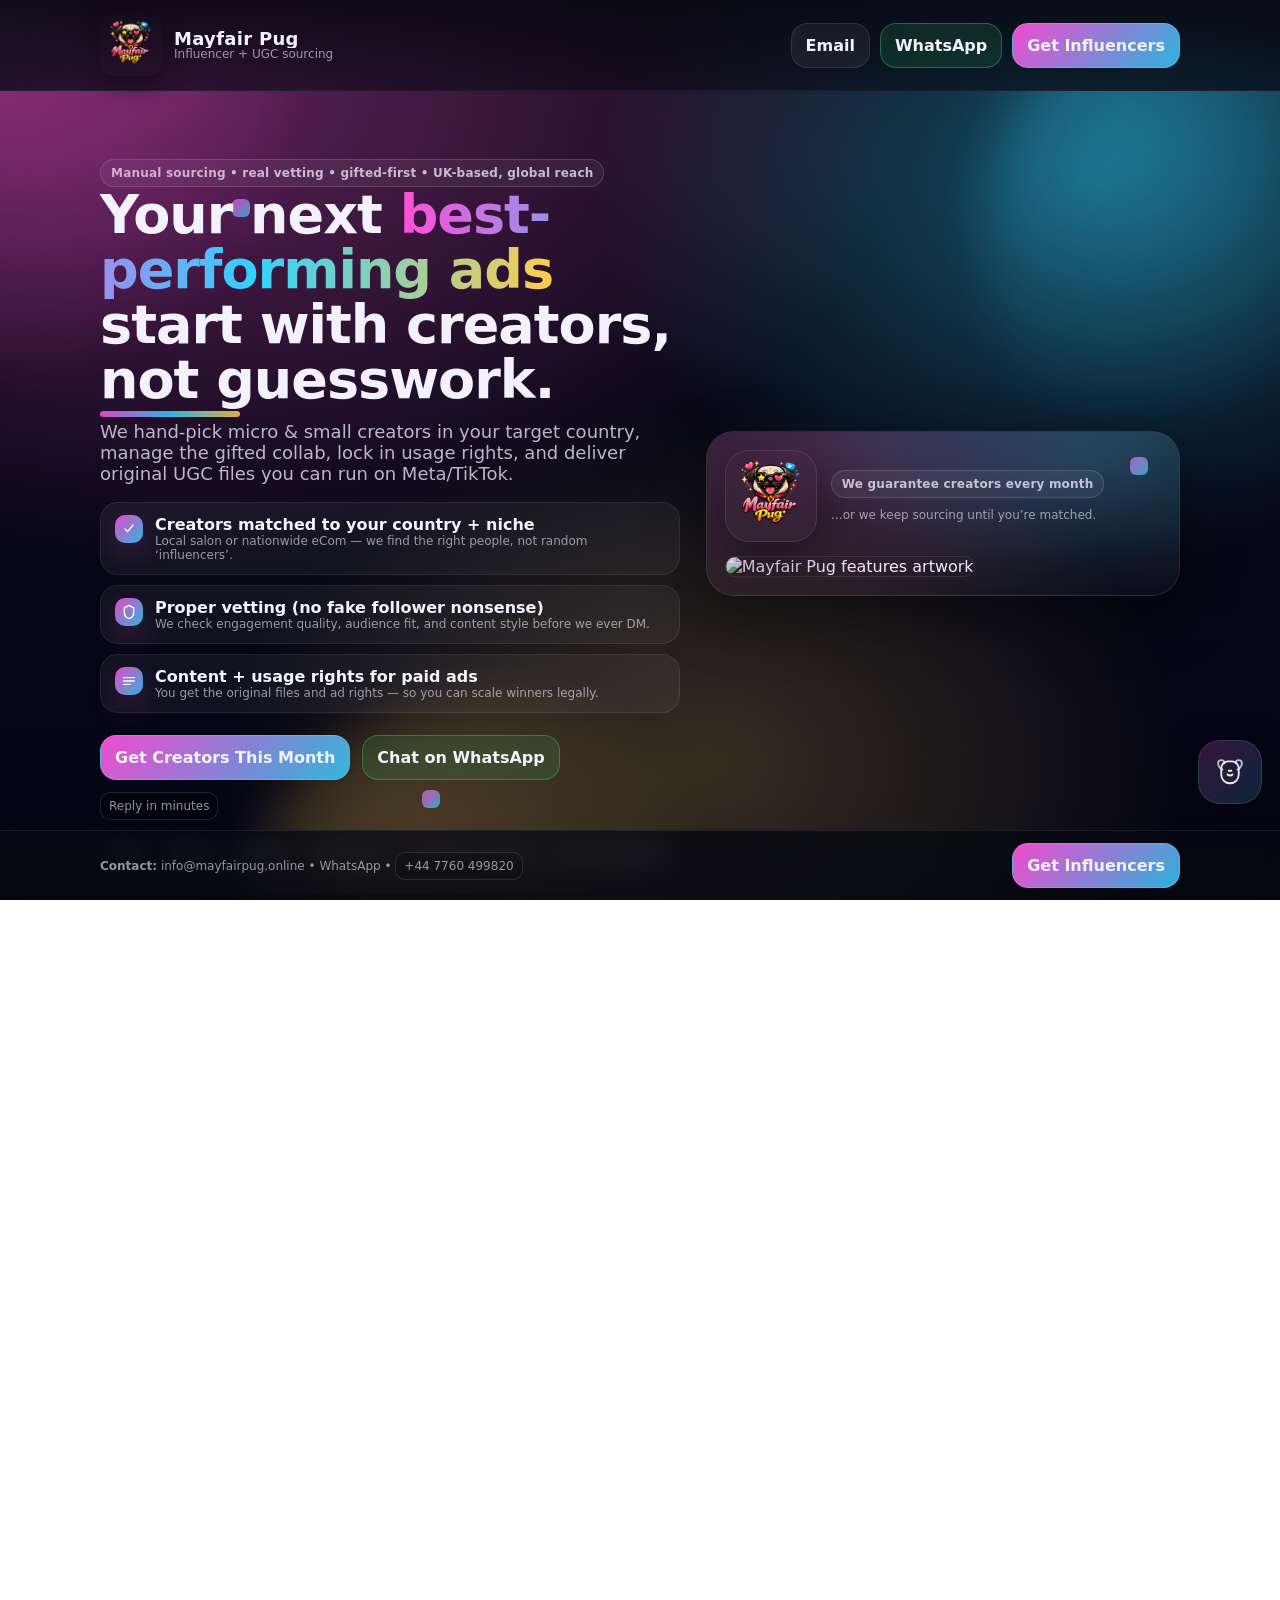
==== commit b8d14a5f: "Add files via upload" ====
--- a/index.html
+++ b/index.html
@@ -299,90 +299,8 @@
   </article>
 </div>
 
-<div class="compare reveal" data-mode="both">
-<div class="compare-head">
-<div></div>
-<div class="compare-col bad">
-<div class="compare-title">
-<span class="badge bad">Typical outreach</span>
-<b>DIY / random influencer lists</b>
-</div>
-</div>
-<div class="compare-col good">
-<div class="compare-title">
-<span class="badge good">Mayfair Pug</span>
-<b>Manual, vetted, managed</b>
-</div>
-</div>
-</div>
-<div class="compare-row">
-<div class="compare-label"><span class="ico i-chat"></span>Endless DMs, no replies, flaky creators</div>
-<div class="compare-cell bad" data-col="DIY"><span class="mark x"></span> You chase. They ghost.</div>
-<div class="compare-cell good" data-col="Mayfair"><span class="mark check"></span> We do outreach + follow-ups + deadlines.<div class="compare-more" aria-hidden="true">
-  <div class="more-grid">
-    <div><span class="mini-tag">DIY</span><span class="more-text">Manual outreach is messy without follow‑ups and a system.</span></div>
-    <div><span class="mini-tag good">Mayfair</span><span class="more-text">We outreach, follow up, set deadlines, and keep the pipeline moving.</span></div>
-  </div>
-</div>
-</div>
-</div>
-<div class="compare-row">
-<div class="compare-label"><span class="ico i-shield"></span>Fake followers / low-quality engagement</div>
-<div class="compare-cell bad" data-col="DIY"><span class="mark x"></span> Hard to spot. Easy to waste time.</div>
-<div class="compare-cell good" data-col="Mayfair"><span class="mark check"></span> Engagement, audience fit, fraud checks.<div class="compare-more" aria-hidden="true">
-  <div class="more-grid">
-    <div><span class="mini-tag">DIY</span><span class="more-text">Hard to spot fraud quickly when you’re scanning profiles at speed.</span></div>
-    <div><span class="mini-tag good">Mayfair</span><span class="more-text">We vet engagement quality + audience fit before anyone is approved.</span></div>
-  </div>
-</div>
-</div>
-</div>
-<div class="compare-row">
-<div class="compare-label"><span class="ico i-rocket"></span>“Promo accounts” that can’t sell anything</div>
-<div class="compare-cell bad" data-col="DIY"><span class="mark x"></span> Lots of noise. Low trust.</div>
-<div class="compare-cell good" data-col="Mayfair"><span class="mark check"></span> Content-first creators who can actually convert.<div class="compare-more" aria-hidden="true">
-  <div class="more-grid">
-    <div><span class="mini-tag">DIY</span><span class="more-text">Lots of accounts exist only to sell promos, not to influence.</span></div>
-    <div><span class="mini-tag good">Mayfair</span><span class="more-text">We prioritise content-first creators that look natural and convert.</span></div>
-  </div>
-</div>
-</div>
-</div>
-<div class="compare-row">
-<div class="compare-label"><span class="ico i-clock"></span>No clear deliverables — content arrives late (or not at all)</div>
-<div class="compare-cell bad" data-col="DIY"><span class="mark x"></span> Vague expectations = missed delivery.</div>
-<div class="compare-cell good" data-col="Mayfair"><span class="mark check"></span> Brief + contract + reminders = content lands.<div class="compare-more" aria-hidden="true">
-  <div class="more-grid">
-    <div><span class="mini-tag">DIY</span><span class="more-text">Without a brief and checkpoints, delivery slips (or never happens).</span></div>
-    <div><span class="mini-tag good">Mayfair</span><span class="more-text">Briefs, reminders, and agreements — so content lands on time.</span></div>
-  </div>
-</div>
-</div>
-</div>
-<div class="compare-row">
-<div class="compare-label"><span class="ico i-lock"></span>No usage rights — you can’t legally run ads</div>
-<div class="compare-cell bad" data-col="DIY"><span class="mark x"></span> Risky to boost or repurpose.</div>
-<div class="compare-cell good" data-col="Mayfair"><span class="mark check"></span> Usage rights secured + original files delivered.<div class="compare-more" aria-hidden="true">
-  <div class="more-grid">
-    <div><span class="mini-tag">DIY</span><span class="more-text">Even great content can’t be boosted without rights.</span></div>
-    <div><span class="mini-tag good">Mayfair</span><span class="more-text">We secure usage rights + deliver original files you can run as ads.</span></div>
-  </div>
-</div>
-</div>
-</div>
-<div class="compare-foot">
-<div class="foot-left">
-<div class="pill">Outcome</div>
-<div class="small">You get creators every month — plus ad-ready files you can reuse across Meta/TikTok/website/email.</div>
-</div>
-<div class="foot-ctas">
-<a class="btn primary" href="#lead-form">Get Creators This Month</a>
-<a class="btn whatsapp" href="https://wa.me/447760499820?text=Hi%20Mayfair%20Pug%20%E2%80%94%20I%20want%20creators%20this%20month.%20Can%20we%20chat%3F" rel="noopener" target="_blank">WhatsApp</a>
-</div>
-</div>
-</div>
-</div>
-</section>
+
+<!-- Comparison grid removed (mobile-first cards used instead) -->
 <section class="section" id="about">
 <div class="container">
 <div class="split">
--- a/styles.css
+++ b/styles.css
@@ -1764,4 +1764,124 @@
 @media (prefers-reduced-motion: reduce){
   .toast{ animation:none; opacity:1; transform:none; }
   .toast.out{ animation:none; opacity:0; }
-}+}
+
+/* --- Mobile comparison cards (replaces the horizontal compare table on small screens) --- */
+.compare-cards{display:none;}
+.compare-card{
+  border:1px solid rgba(255,255,255,.12);
+  background:rgba(0,0,0,.18);
+  border-radius:26px;
+  padding:16px;
+  box-shadow: 0 18px 50px rgba(0,0,0,.25);
+  backdrop-filter: blur(10px);
+}
+.compare-card__head{
+  display:flex;
+  align-items:center;
+  gap:10px;
+  margin-bottom:12px;
+}
+.compare-card__title{
+  font-size:18px;
+  line-height:1.25;
+  margin:0;
+}
+.compare-card__sides{
+  display:grid;
+  gap:12px;
+}
+.compare-side{
+  border-radius:18px;
+  padding:14px 14px 12px;
+  border:1px solid rgba(255,255,255,.10);
+  background:rgba(255,255,255,.04);
+}
+.compare-side__top{
+  display:flex;
+  align-items:center;
+  justify-content:space-between;
+  margin-bottom:10px;
+}
+.compare-side__main{
+  margin:0 0 8px 0;
+  font-weight:650;
+  letter-spacing:.1px;
+}
+.compare-side__sub{
+  margin:0;
+  opacity:.82;
+  font-size:14px;
+  line-height:1.35;
+}
+.pill{
+  display:inline-flex;
+  align-items:center;
+  padding:6px 10px;
+  border-radius:999px;
+  font-weight:700;
+  font-size:12px;
+  letter-spacing:.2px;
+  border:1px solid rgba(255,255,255,.14);
+  background:rgba(255,255,255,.06);
+}
+.pill.diy{
+  background:rgba(170, 120, 255, .14);
+  border-color:rgba(170, 120, 255, .32);
+}
+.pill.mayfair{
+  background:rgba(60, 220, 160, .12);
+  border-color:rgba(60, 220, 160, .28);
+}
+.compare-side.diy .mark.x{
+  width:28px;height:28px;border-radius:999px;
+  display:inline-grid;place-items:center;
+  background:rgba(255, 76, 120, .10);
+  border:1px solid rgba(255, 76, 120, .35);
+}
+.compare-side.mayfair .mark.check{
+  width:28px;height:28px;border-radius:999px;
+  display:inline-grid;place-items:center;
+  background:rgba(60, 220, 160, .10);
+  border:1px solid rgba(60, 220, 160, .33);
+}
+
+@media (max-width: 720px){
+  /* breathe a bit more on mobile */
+  .section{padding:64px 0;}
+  .section-head{margin-bottom:18px;}
+  .section-head .lead{margin-top:10px;}
+
+  /* swap compare table for cards */
+  .compare, .compare-controls{display:none !important;}
+  .compare-cards{display:grid; gap:14px; margin-top:14px;}
+  .compare-card{padding:16px;}
+  .compare-card__title{font-size:17px;}
+}
+
+/* tiny phones */
+@media (max-width: 380px){
+  .compare-card{border-radius:22px;}
+  .compare-side{border-radius:16px;}
+}
+
+
+/* === Mobile polish + remove any horizontal scroll === */
+html, body{overflow-x:hidden;}
+
+@media (max-width: 720px){
+  .section{padding:72px 0;}
+  .section-head{margin-bottom:18px; gap:10px;}
+  .section-head h2{margin:0;}
+  .section-head .lead{margin-top:6px; line-height:1.45;}
+  .compare-controls{margin-top:14px;}
+  .compare-cards{gap:14px;}
+  .compare-card{padding:14px;}
+  .compare-card__sides{display:grid; grid-template-columns:1fr; gap:10px;}
+  .compare-side{min-width:0;}
+  .compare-side__main, .compare-side__sub{word-break:break-word;}
+}
+
+@media (min-width: 900px){
+  .compare-card__sides{grid-template-columns:1fr 1fr;}
+}
